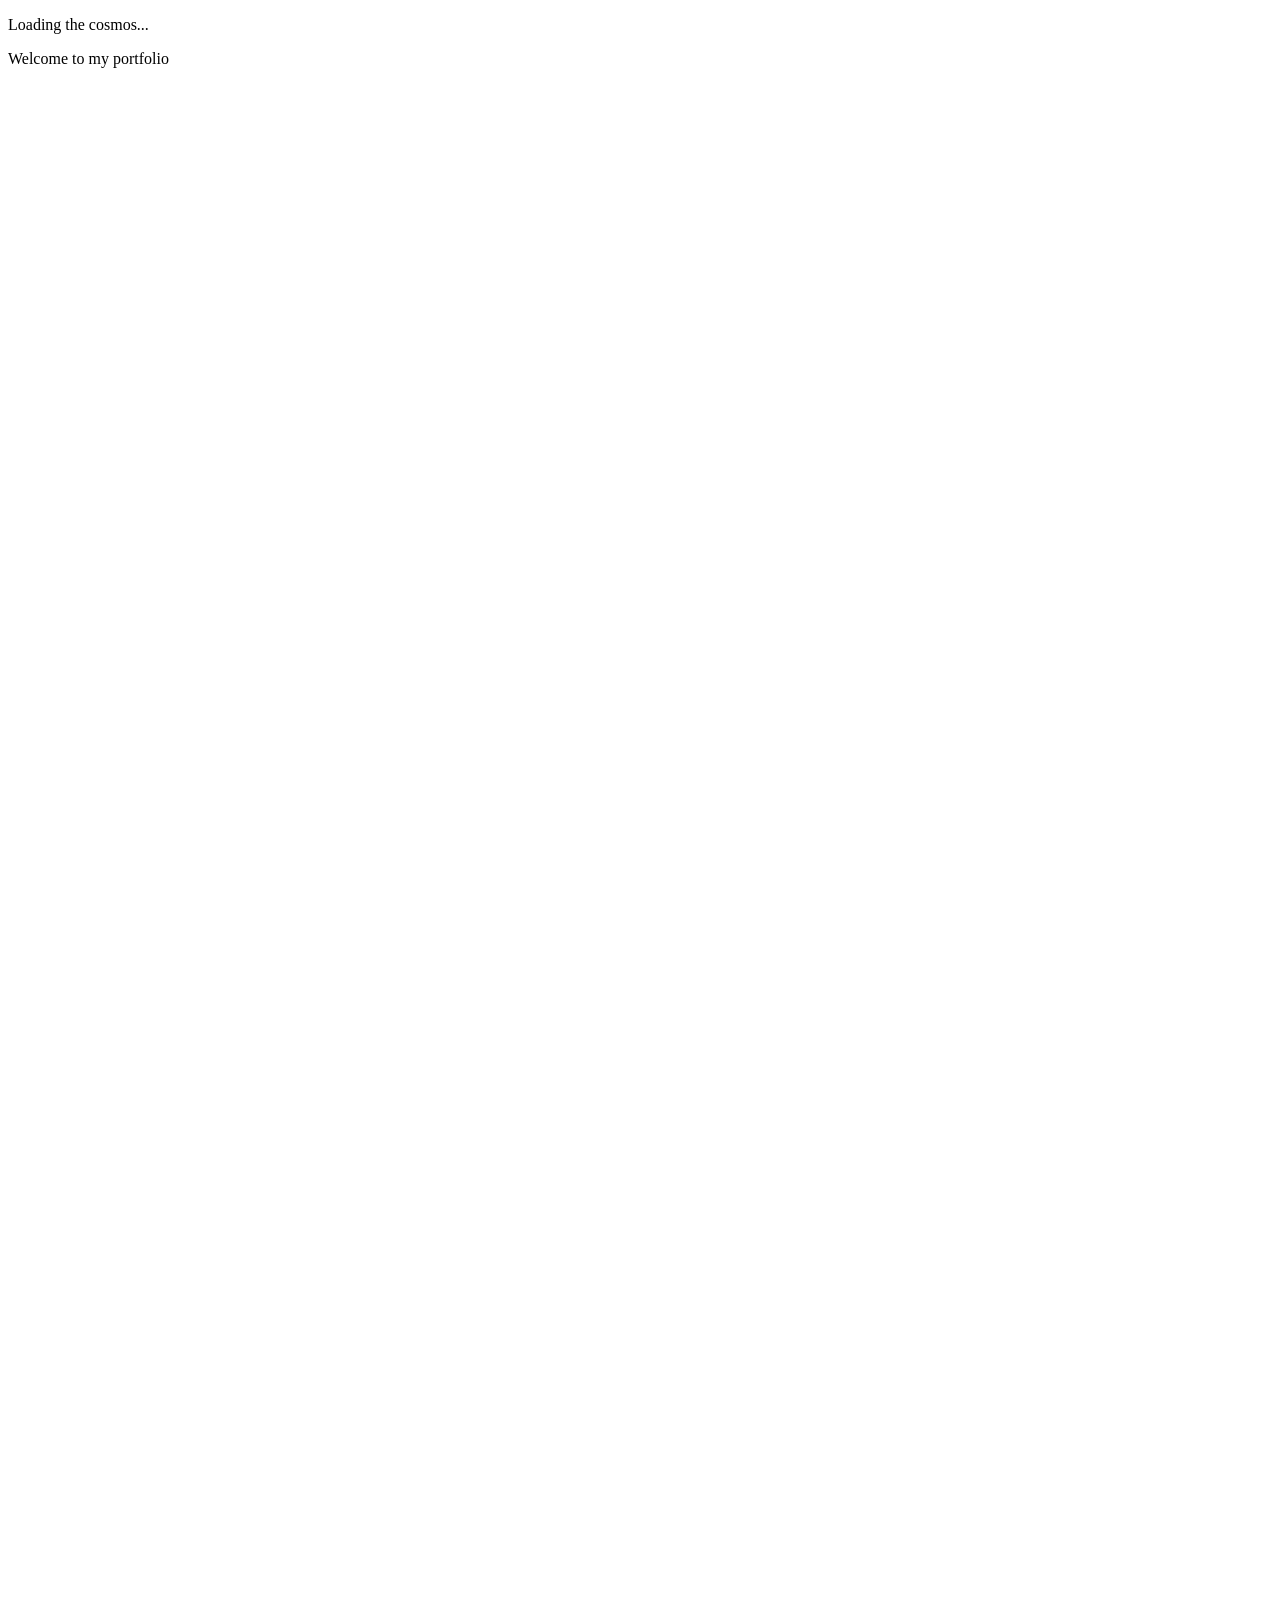
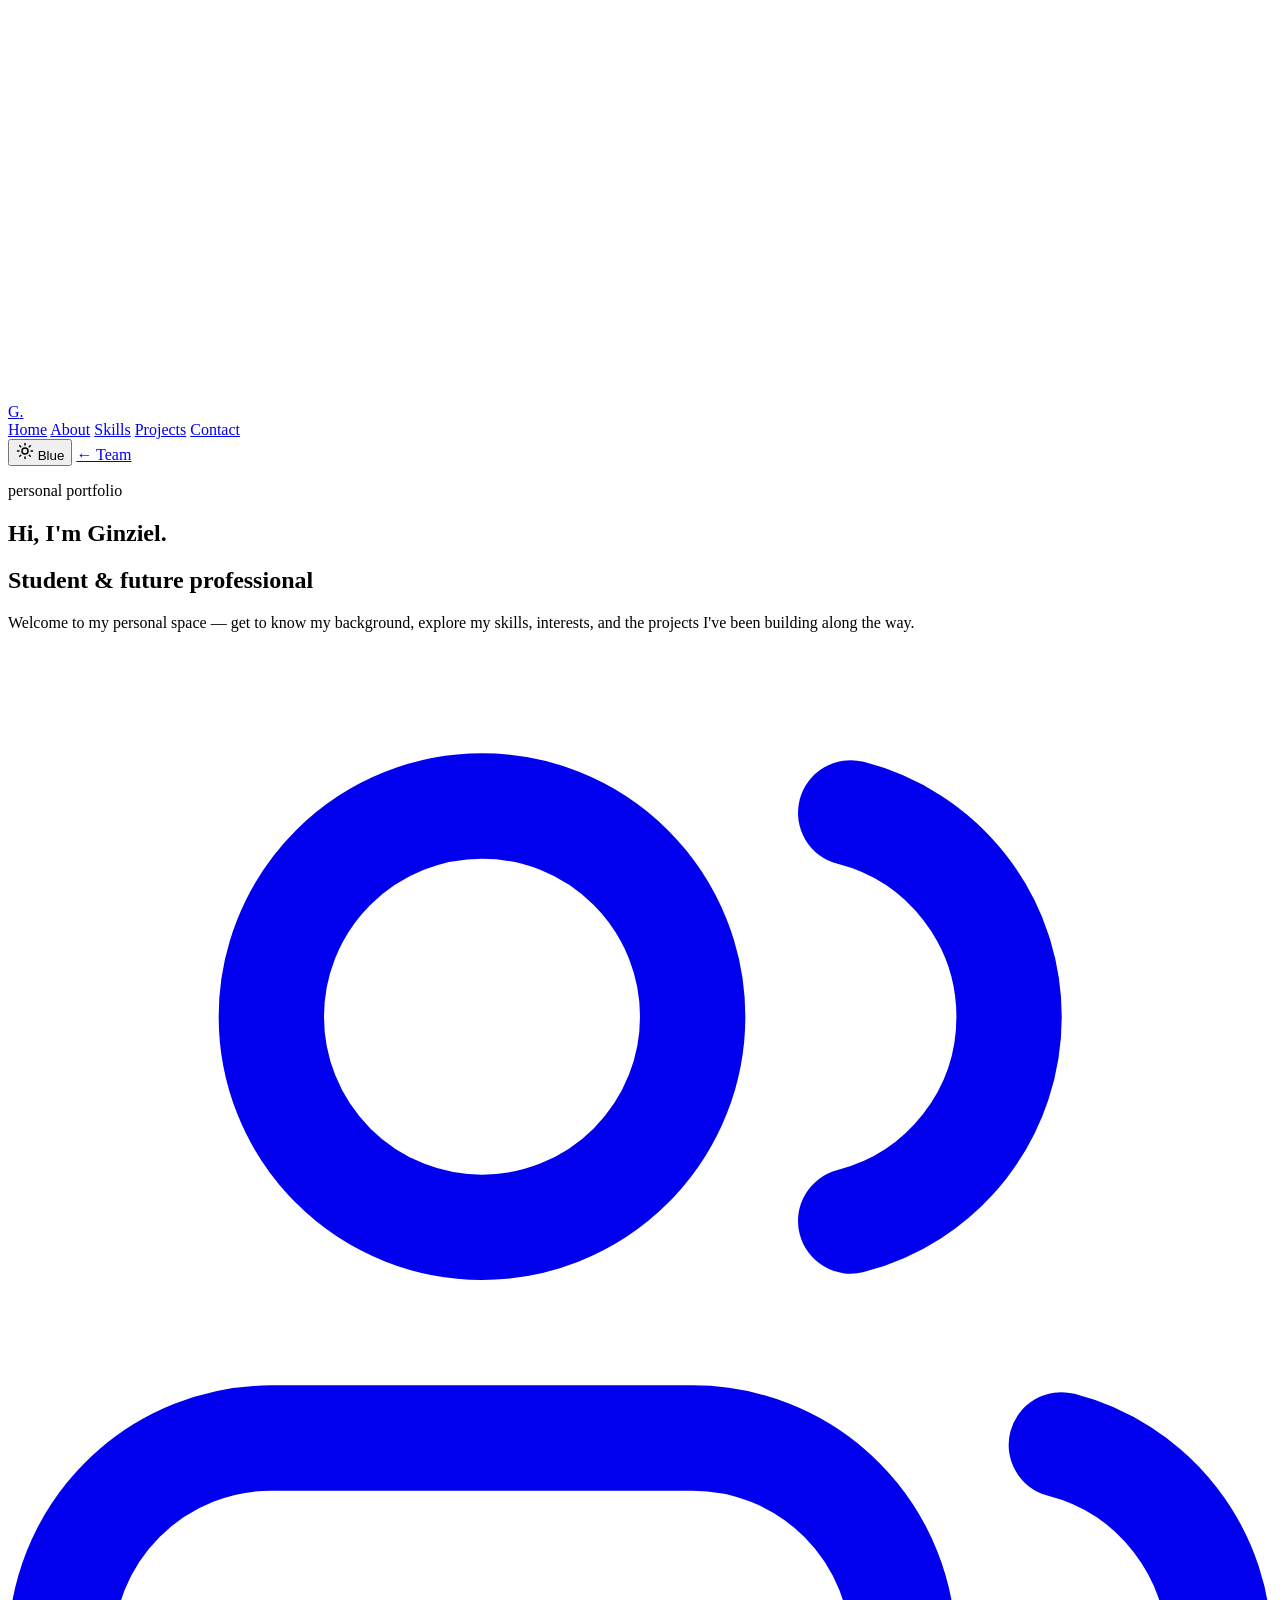
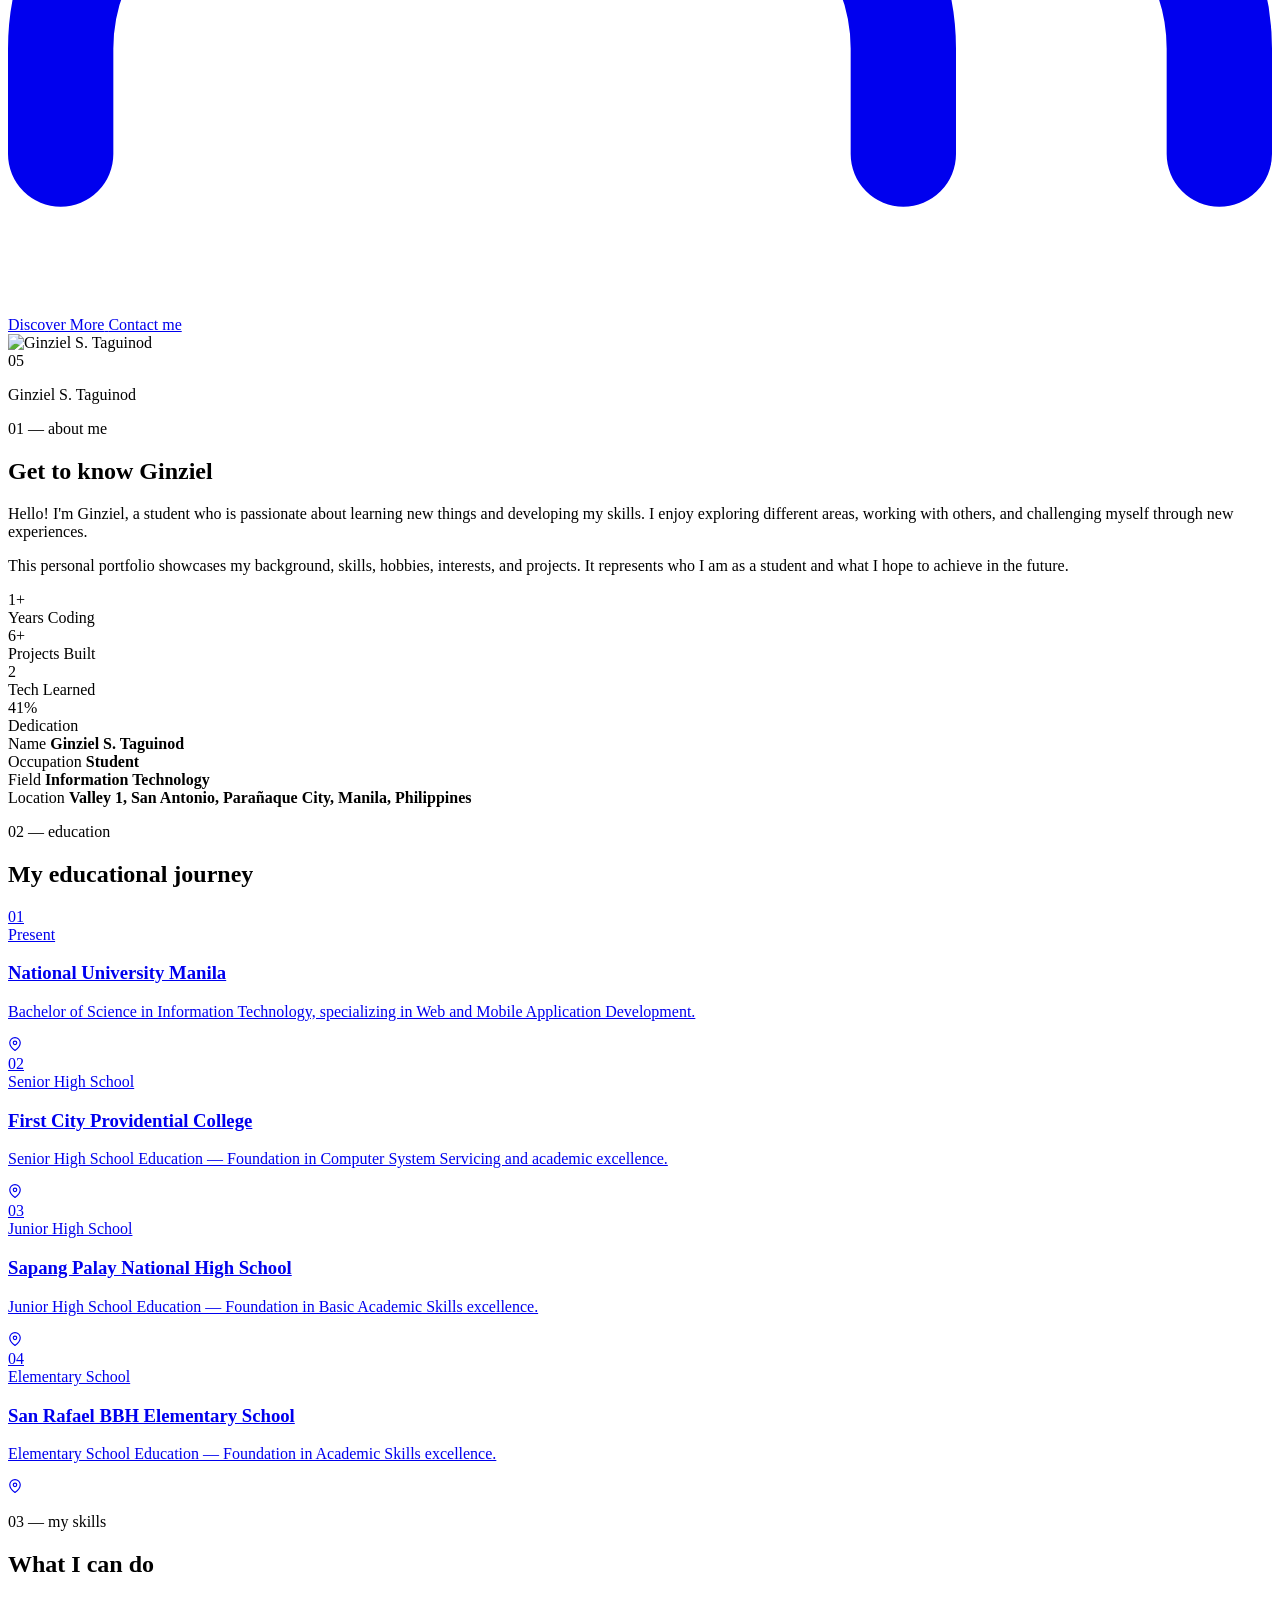
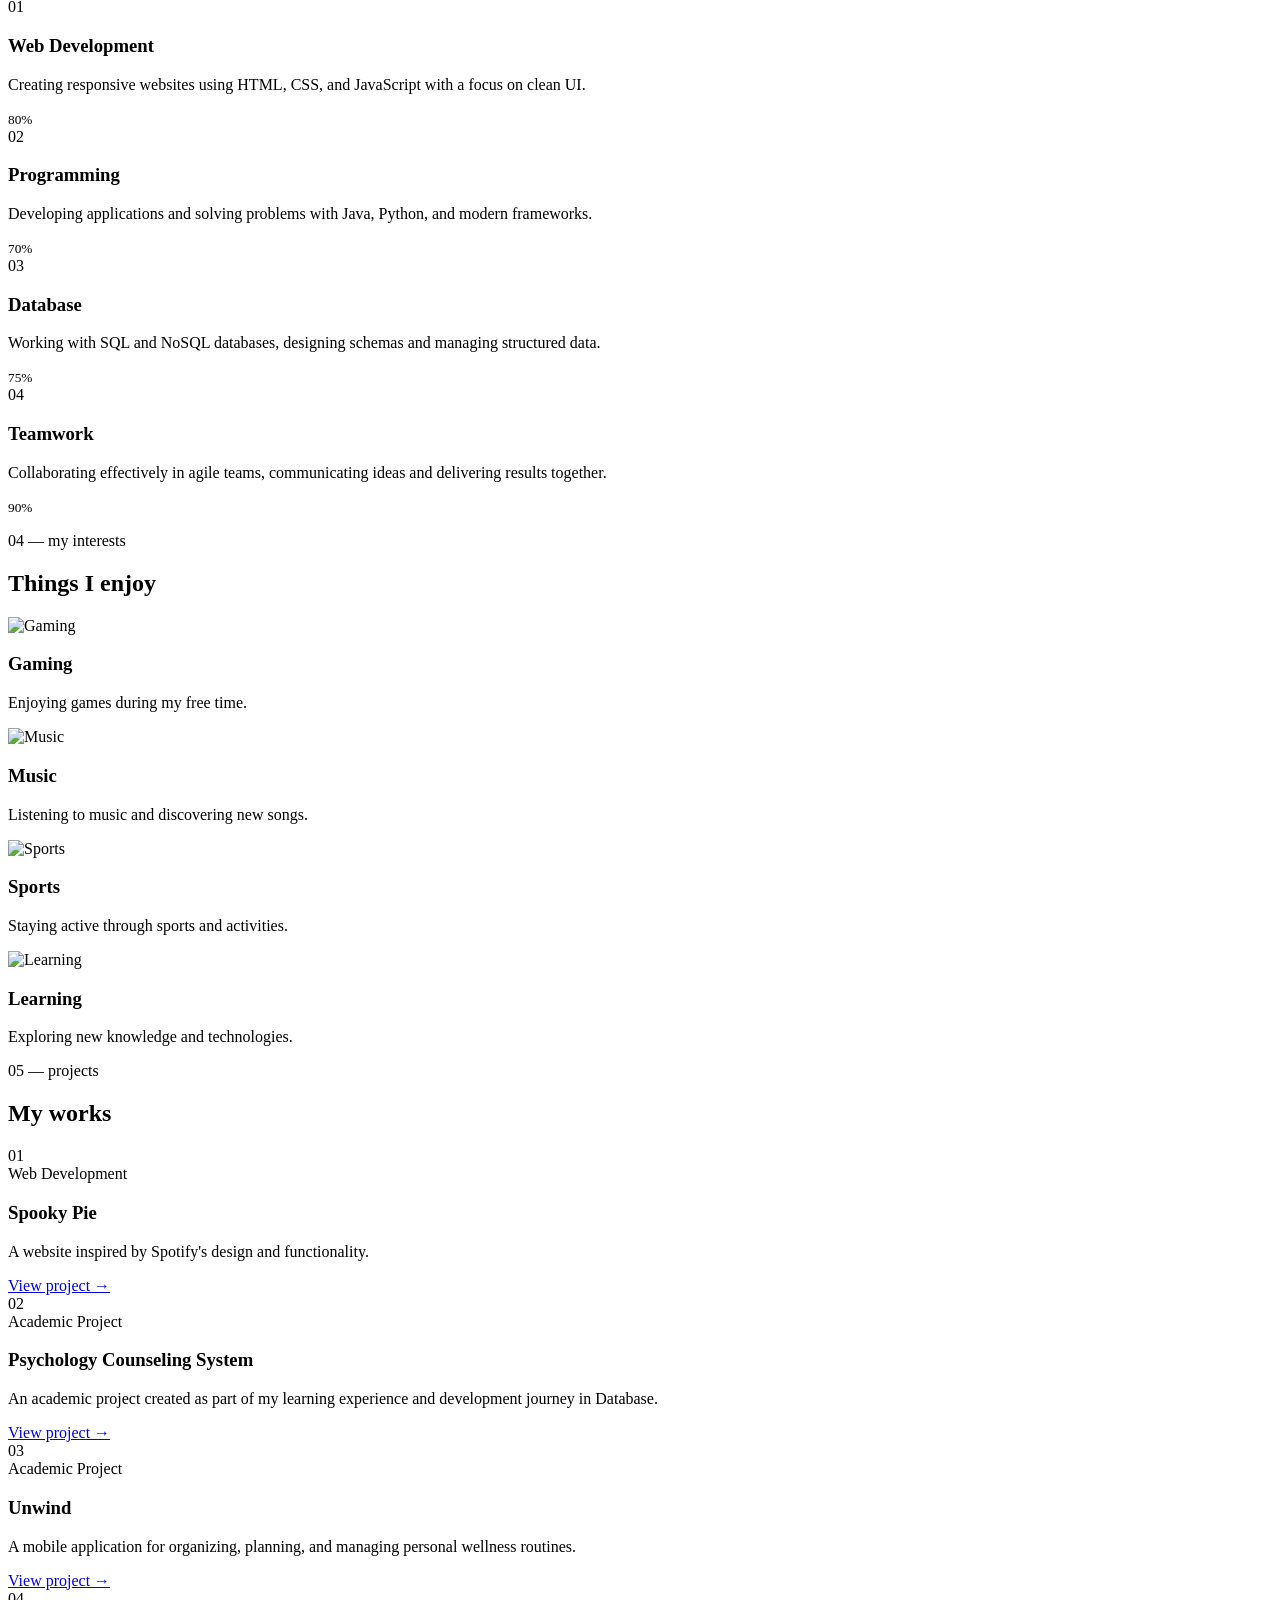
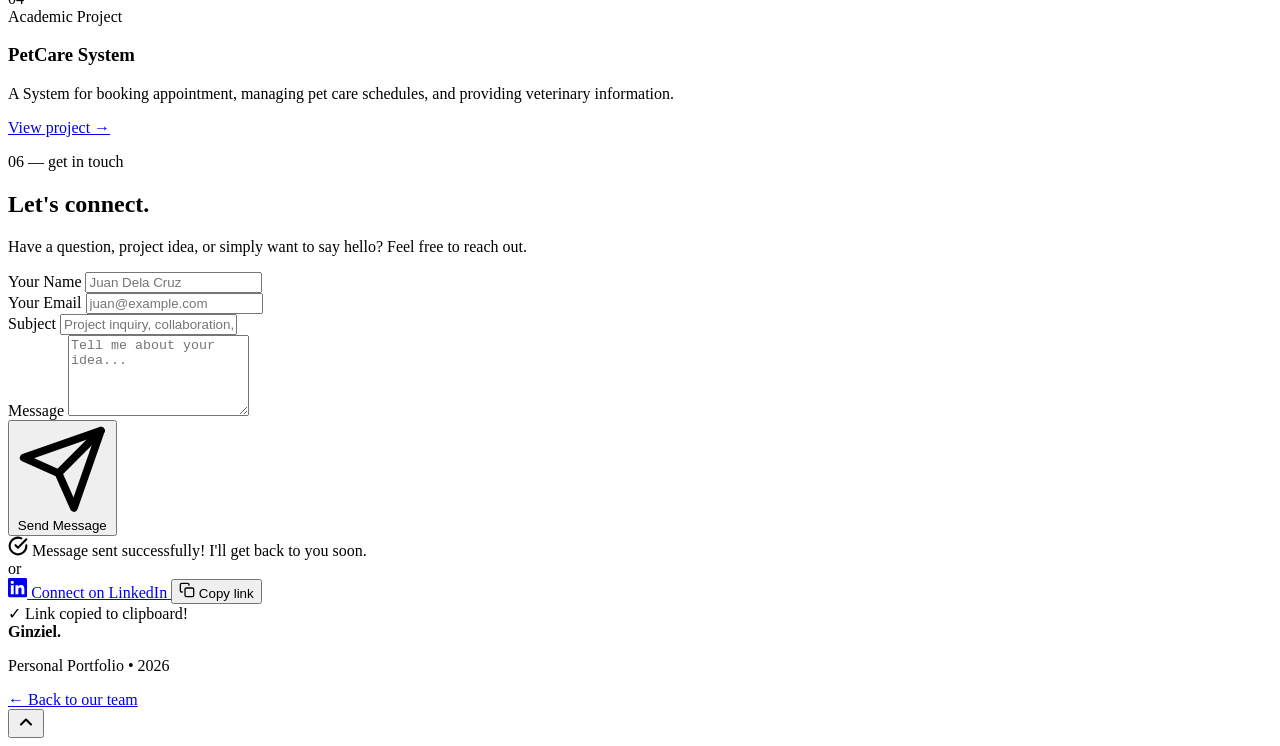
==== Ginziel/index.html @ 1789378b "Add theme toggle and update education section Updated the HTML structure to include a theme toggle b" ====
<!DOCTYPE html>
<html lang="en">
<head>
  <meta charset="UTF-8">
  <meta name="viewport" content="width=device-width, initial-scale=1.0">
  <meta name="description" content="Ginziel S. Taguinod — Student & future professional. Personal portfolio.">
  <title>Ginziel · Cosmic Portfolio</title>

  <link rel="preconnect" href="https://fonts.googleapis.com">
  <link rel="preconnect" href="https://fonts.gstatic.com" crossorigin>
  <link href="https://fonts.googleapis.com/css2?family=Inter:opsz,wght@14..32,300;14..32,400;14..32,500;14..32,600;14..32,700&display=swap" rel="stylesheet">
  <link rel="stylesheet" href="style.css">
</head>
<body data-theme="blue">

  <!-- ================= LOADING SCREEN (GREEN → BLUE CROSSFADE) ================= -->
  <div class="loader" id="loader" aria-hidden="true">

    <div class="loader-layer loader-layer-green">
      <div class="loader-content">
        <div class="loader-planet">
          <div class="loader-ring"></div>
          <div class="loader-ring"></div>
          <div class="loader-dot"></div>
        </div>
        <p class="loader-text">Loading the cosmos...</p>
        <div class="loader-progress">
          <div class="loader-progress-fill"></div>
        </div>
      </div>
    </div>

    <div class="loader-layer loader-layer-blue">
      <div class="loader-content">
        <div class="loader-planet">
          <div class="loader-ring"></div>
          <div class="loader-ring"></div>
          <div class="loader-dot"></div>
        </div>
        <p class="loader-text">Welcome to my portfolio</p>
        <div class="loader-progress">
          <div class="loader-progress-fill"></div>
        </div>
      </div>
    </div>

  </div>

  <!-- ================= CURSOR TRAIL CANVAS ================= -->
  <canvas class="cursor-trail" id="cursorTrail" aria-hidden="true"></canvas>

  <!-- ================= SCROLL PROGRESS BAR ================= -->
  <div class="scroll-progress" aria-hidden="true">
    <div class="scroll-progress-fill"></div>
  </div>

  <!-- ================= COSMIC BACKGROUND ================= -->
  <div class="cosmic-bg" aria-hidden="true">
    <div class="starfield starfield-far"></div>
    <div class="starfield starfield-near"></div>

    <div class="nebula nebula-1"></div>
    <div class="nebula nebula-2"></div>
    <div class="nebula nebula-3"></div>

    <svg class="constellation" viewBox="0 0 1000 800" preserveAspectRatio="none">
      <line x1="150" y1="120" x2="280" y2="220" />
      <line x1="280" y1="220" x2="420" y2="160" />
      <line x1="420" y1="160" x2="540" y2="280" />
      <line x1="540" y1="280" x2="700" y2="220" />
      <line x1="700" y1="220" x2="850" y2="320" />
      <line x1="280" y1="220" x2="340" y2="380" />
      <line x1="340" y1="380" x2="200" y2="520" />
      <line x1="340" y1="380" x2="540" y2="480" />
      <line x1="540" y1="480" x2="720" y2="520" />
      <line x1="720" y1="520" x2="860" y2="620" />
    </svg>

    <span class="constellation-node" style="top: 15%; left: 15%;"></span>
    <span class="constellation-node" style="top: 27%; left: 28%;"></span>
    <span class="constellation-node" style="top: 20%; left: 42%;"></span>
    <span class="constellation-node" style="top: 35%; left: 54%;"></span>
    <span class="constellation-node" style="top: 27%; left: 70%;"></span>
    <span class="constellation-node" style="top: 40%; left: 85%;"></span>
    <span class="constellation-node" style="top: 47%; left: 34%;"></span>
    <span class="constellation-node" style="top: 65%; left: 20%;"></span>
    <span class="constellation-node" style="top: 60%; left: 54%;"></span>
    <span class="constellation-node" style="top: 65%; left: 72%;"></span>
    <span class="constellation-node" style="top: 77%; left: 86%;"></span>

    <span class="cosmic-dust dust-1"></span>
    <span class="cosmic-dust dust-2"></span>
    <span class="cosmic-dust dust-3"></span>
    <span class="cosmic-dust dust-4"></span>
    <span class="cosmic-dust dust-5"></span>
    <span class="cosmic-dust dust-6"></span>
    <span class="cosmic-dust dust-7"></span>
    <span class="cosmic-dust dust-8"></span>

    <div class="shooting-star shooting-1"></div>
    <div class="shooting-star shooting-2"></div>
    <div class="shooting-star shooting-3"></div>

    <div class="aurora aurora-1"></div>
    <div class="aurora aurora-2"></div>
  </div>


  <!-- ================= NAVBAR ================= -->
  <header class="navbar">
    <a href="../index.html" class="logo">G<span>.</span></a>
    <nav>
      <a href="#home" data-section="home">Home</a>
      <a href="#about" data-section="about">About</a>
      <a href="#skills" data-section="skills">Skills</a>
      <a href="#projects" data-section="projects">Projects</a>
      <a href="#contact" data-section="contact">Contact</a>
    </nav>
    <div class="navbar-actions">
      <button class="theme-toggle" id="themeToggle" aria-label="Switch theme" type="button">
        <svg xmlns="http://www.w3.org/2000/svg" width="18" height="18" viewBox="0 0 24 24" fill="none" stroke="currentColor" stroke-width="2" stroke-linecap="round" stroke-linejoin="round">
          <circle cx="12" cy="12" r="4"></circle>
          <path d="M12 2v2M12 20v2M4.93 4.93l1.41 1.41M17.66 17.66l1.41 1.41M2 12h2M20 12h2M4.93 19.07l1.41-1.41M17.66 6.34l1.41-1.41"></path>
        </svg>
        <span class="theme-toggle-label">Blue</span>
      </button>
      <a href="../index.html" class="back-button">← Team</a>
    </div>
  </header>


  <!-- ================= HERO ================= -->
  <section id="home" class="hero">
    <div class="hero-content">
      <p class="eyebrow reveal reveal-delay-1">personal portfolio</p>
      <h1 class="reveal reveal-delay-2">Hi, I'm <span class="gradient-text">Ginziel.</span></h1>
      <h2 class="reveal reveal-delay-3">Student &amp; future professional</h2>
      <p class="intro reveal reveal-delay-4">
        Welcome to my personal space — get to know my background,
        explore my skills, interests, and the projects I've been
        building along the way.
      </p>
      <div class="hero-buttons reveal reveal-delay-5">
        <a href="#about" class="cssbuttons-io">
          <svg xmlns="http://www.w3.org/2000/svg" viewBox="0 0 24 24" fill="none" stroke="currentColor" stroke-width="2" stroke-linecap="round" stroke-linejoin="round">
            <path d="M17 21v-2a4 4 0 0 0-4-4H5a4 4 0 0 0-4 4v2"></path>
            <circle cx="9" cy="7" r="4"></circle>
            <path d="M23 21v-2a4 4 0 0 0-3-3.87"></path>
            <path d="M16 3.13a4 4 0 0 1 0 7.75"></path>
          </svg>
          <span>Discover More</span>
        </a>
        <a href="#contact" class="secondary-button">Contact me</a>
      </div>

      <a href="#about" class="scroll-indicator reveal reveal-delay-6" aria-label="Scroll down">
        <span></span>
      </a>
    </div>

    <div class="hero-image reveal reveal-delay-3">
      <div class="cosmic-glow" aria-hidden="true"></div>

      <div class="image-orbit orbit-1"></div>
      <div class="image-orbit orbit-2"></div>

      <div class="orbit-star star-1" aria-hidden="true"></div>
      <div class="orbit-star star-2" aria-hidden="true"></div>
      <div class="orbit-star star-3" aria-hidden="true"></div>

      <div class="image-circle">
        <img src="../images/Ginziel/ginziel.png" alt="Ginziel S. Taguinod">
      </div>

      <div class="floating-card">
        <span>05</span>
        <p>Ginziel S. Taguinod</p>
      </div>
    </div>
  </section>


  <!-- ================= ABOUT ================= -->
  <section id="about" class="about">
    <div class="section-heading">
      <p class="eyebrow">01 — about me</p>
      <h2>Get to know Ginziel</h2>
    </div>
    <div class="about-grid">
      <div class="about-text">
        <p>
          Hello! I'm Ginziel, a student who is passionate about learning
          new things and developing my skills. I enjoy exploring
          different areas, working with others, and challenging myself
          through new experiences.
        </p>
        <p>
          This personal portfolio showcases my background, skills,
          hobbies, interests, and projects. It represents who I am as
          a student and what I hope to achieve in the future.
        </p>

        <div class="stats-grid" id="statsGrid">
          <div class="stat-card">
            <div class="stat-number" data-target="2" data-suffix="+">0</div>
            <div class="stat-label">Years Coding</div>
          </div>
          <div class="stat-card">
            <div class="stat-number" data-target="10" data-suffix="+">0</div>
            <div class="stat-label">Projects Built</div>
          </div>
          <div class="stat-card">
            <div class="stat-number" data-target="5" data-suffix="">0</div>
            <div class="stat-label">Tech Learned</div>
          </div>
          <div class="stat-card">
            <div class="stat-number" data-target="100" data-suffix="%">0</div>
            <div class="stat-label">Dedication</div>
          </div>
        </div>
      </div>
      <div class="info-card">
        <div class="info-item">
          <span>Name</span>
          <strong>Ginziel S. Taguinod</strong>
        </div>
        <div class="info-item">
          <span>Occupation</span>
          <strong>Student</strong>
        </div>
        <div class="info-item">
          <span>Field</span>
          <strong>Information Technology</strong>
        </div>
        <div class="info-item">
          <span>Location</span>
          <strong>Valley 1, San Antonio, Parañaque City, Manila, Philippines</strong>
        </div>
      </div>
    </div>
  </section>


<!-- ================= EDUCATION ================= -->
<section class="education">
  <div class="section-heading">
    <p class="eyebrow">02 — education</p>
    <h2>My educational journey</h2>
  </div>

  <div class="timeline">

    <!-- CARD 1 -->
    <a
      href="https://www.google.com/maps/place/National+University-Manila/@14.6043164,120.918411,13z/data=!4m10!1m2!2m1!1sNational+University+Manila!3m6!1s0x3397c9fc11a6ceb3:0x9d4220dade0140ab!8m2!3d14.6043164!4d120.9946287!15sChpOYXRpb25hbCBVbml2ZXJzaXR5IE1hbmlsYVocIhpuYXRpb25hbCB1bml2ZXJzaXR5IG1hbmlsYZIBEnByaXZhdGVfdW5pdmVyc2l0eZoBI0NoWkRTVUhOTUc5blMwVkpRMEZuU1VSU2IzVjFNRTVSRUFF4AEA-gEECAAQTA!16zL20vMDc4bjhi?entry=ttu&g_ep=EgoyMDI2MDkwOS4wIKXMDSoASAFQAw%3D%3D"
      target="_blank"
      rel="noopener noreferrer"
      class="timeline-item"
    >
      <div class="timeline-number">01</div>
      <div class="timeline-content">
        <span class="timeline-badge">Present</span>
        <h3>National University Manila</h3>
        <p>Bachelor of Science in Information Technology, specializing in Web and Mobile Application Development.</p>
        <span class="timeline-location">
          <svg xmlns="http://www.w3.org/2000/svg" width="14" height="14" viewBox="0 0 24 24" fill="none" stroke="currentColor" stroke-width="2" stroke-linecap="round" stroke-linejoin="round">
            <path d="M21 10c0 7-9 13-9 13s-9-6-9-13a9 9 0 0 1 18 0z"></path>
            <circle cx="12" cy="10" r="3"></circle>
          </svg>
        </span>
      </div>
    </a>

    <!-- CARD 2 -->
    <a
      href="https://www.google.com/maps/place/First+City+Providential+College,+Inc/@14.8103107,121.0597479,17z/data=!3m1!4b1!4m6!3m5!1s0x3397af741abbd88f:0xfb58416a77ba9c5b!8m2!3d14.8103107!4d121.0623228!16s%2Fg%2F1q628pkgp?entry=ttu&g_ep=EgoyMDI2MDkwOS4wIKXMDSoASAFQAw%3D%3D"
      target="_blank"
      rel="noopener noreferrer"
      class="timeline-item"
    >
      <div class="timeline-number">02</div>
      <div class="timeline-content">
        <span class="timeline-badge">Senior High School</span>
        <h3>First City Providential College</h3>
        <p>Senior High School Education — Foundation in Computer System Servicing and academic excellence.</p>
        <span class="timeline-location">
          <svg xmlns="http://www.w3.org/2000/svg" width="14" height="14" viewBox="0 0 24 24" fill="none" stroke="currentColor" stroke-width="2" stroke-linecap="round" stroke-linejoin="round">
            <path d="M21 10c0 7-9 13-9 13s-9-6-9-13a9 9 0 0 1 18 0z"></path>
            <circle cx="12" cy="10" r="3"></circle>
          </svg>
        </span>
      </div>
    </a>

    <!-- CARD 3 -->
    <a
      href="https://www.google.com/maps/place/Sapang+Palay+National+High+School/@14.8475244,121.0473567,17z/data=!3m1!4b1!4m6!3m5!1s0x3397ae26e10afee9:0xd405f4d5e73a7cc0!8m2!3d14.8475192!4d121.0499316!16s%2Fg%2F1tcxm5s3?entry=ttu&g_ep=EgoyMDI2MTAwNC4wIKXMDSoASAFQAw%3D%3D"
      target="_blank"
      rel="noopener noreferrer"
      class="timeline-item"
    >
      <div class="timeline-number">03</div>
      <div class="timeline-content">
        <span class="timeline-badge">Junior High School</span>
        <h3>Sapang Palay National High School</h3>
        <p>Junior High School Education — Foundation in Basic Academic Skills excellence.</p>
        <span class="timeline-location">
          <svg xmlns="http://www.w3.org/2000/svg" width="14" height="14" viewBox="0 0 24 24" fill="none" stroke="currentColor" stroke-width="2" stroke-linecap="round" stroke-linejoin="round">
            <path d="M21 10c0 7-9 13-9 13s-9-6-9-13a9 9 0 0 1 18 0z"></path>
            <circle cx="12" cy="10" r="3"></circle>
          </svg>
        </span>
      </div>
    </a>

    <!-- CARD 4 -->
    <a
      href="https://www.google.com/maps/place/Sapang+Palay+National+High+School/@14.8475244,121.0473567,17z/data=!3m1!4b1!4m6!3m5!1s0x3397ae26e10afee9:0xd405f4d5e73a7cc0!8m2!3d14.8475192!4d121.0499316!16s%2Fg%2F1tcxm5s3?entry=ttu&g_ep=EgoyMDI2MTAwNC4wIKXMDSoASAFQAw%3D%3D"
      target="_blank"
      rel="noopener noreferrer"
      class="timeline-item"
    >
      <div class="timeline-number">04</div>
      <div class="timeline-content">
        <span class="timeline-badge">Elementary School</span>
        <h3>San Rafael BBH Elementary School</h3>
        <p>Elementary School Education — Foundation in Academic Skills excellence.</p>
        <span class="timeline-location">
          <svg xmlns="http://www.w3.org/2000/svg" width="14" height="14" viewBox="0 0 24 24" fill="none" stroke="currentColor" stroke-width="2" stroke-linecap="round" stroke-linejoin="round">
            <path d="M21 10c0 7-9 13-9 13s-9-6-9-13a9 9 0 0 1 18 0z"></path>
            <circle cx="12" cy="10" r="3"></circle>
          </svg>
        </span>
      </div>
    </a>

  </div>
</section>


  <!-- ================= SKILLS ================= -->
  <section id="skills" class="skills">
    <div class="section-heading">
      <p class="eyebrow">03 — my skills</p>
      <h2>What I can do</h2>
    </div>
    <div class="skills-grid">

      <div class="skill-card" style="--level: 80%;">
        <span>01</span>
        <h3>Web Development</h3>
        <p>Creating responsive websites using HTML, CSS, and JavaScript with a focus on clean UI.</p>
        <div class="progress"><div class="progress-fill"></div></div>
        <small class="progress-label">80%</small>
      </div>

      <div class="skill-card" style="--level: 70%;">
        <span>02</span>
        <h3>Programming</h3>
        <p>Developing applications and solving problems with Java, Python, and modern frameworks.</p>
        <div class="progress"><div class="progress-fill"></div></div>
        <small class="progress-label">70%</small>
      </div>

      <div class="skill-card" style="--level: 75%;">
        <span>03</span>
        <h3>Database</h3>
        <p>Working with SQL and NoSQL databases, designing schemas and managing structured data.</p>
        <div class="progress"><div class="progress-fill"></div></div>
        <small class="progress-label">75%</small>
      </div>

      <div class="skill-card" style="--level: 90%;">
        <span>04</span>
        <h3>Teamwork</h3>
        <p>Collaborating effectively in agile teams, communicating ideas and delivering results together.</p>
        <div class="progress"><div class="progress-fill"></div></div>
        <small class="progress-label">90%</small>
      </div>

    </div>
  </section>


  <!-- ================= HOBBIES / INTERESTS ================= -->
  <section class="hobbies">
    <div class="section-heading">
      <p class="eyebrow">04 — my interests</p>
      <h2>Things I enjoy</h2>
    </div>
    <div class="hobbies-grid">
      <div class="hobby">
        <div class="hobby-icon">
          <img src="../images/Ginziel/gaming.png" alt="Gaming">
        </div>
        <h3>Gaming</h3>
        <p>Enjoying games during my free time.</p>
      </div>
      <div class="hobby">
        <div class="hobby-icon">
          <img src="../images/Ginziel/music.png" alt="Music">
        </div>
        <h3>Music</h3>
        <p>Listening to music and discovering new songs.</p>
      </div>
      <div class="hobby">
        <div class="hobby-icon">
          <img src="../images/Ginziel/sport.png" alt="Sports">
        </div>
        <h3>Sports</h3>
        <p>Staying active through sports and activities.</p>
      </div>
      <div class="hobby">
        <div class="hobby-icon">
          <img src="../images/Ginziel/learning.png" alt="Learning">
        </div>
        <h3>Learning</h3>
        <p>Exploring new knowledge and technologies.</p>
      </div>
    </div>
  </section>


  <!-- ================= PROJECTS ================= -->
  <section id="projects" class="projects">
    <div class="section-heading">
      <p class="eyebrow">05 — projects</p>
      <h2>My works</h2>
    </div>
    <div class="projects-grid">
      <article class="project-card">
        <div>
          <div class="project-number">01</div>
          <span>Web Development</span>
          <h3>Spooky Pie</h3>
          <p>A website inspired by Spotify's design and functionality.</p>
        </div>
        <a href="https://vocal-beijinho-c3cc0d.netlify.app" class="project-link" target="_blank" rel="noopener noreferrer">View project →</a>
      </article>
      <article class="project-card">
        <div>
          <div class="project-number">02</div>
          <span>Academic Project</span>
          <h3>Psychology Counseling System</h3>
          <p>An academic project created as part of my learning experience and development journey in Database.</p>
        </div>
        <a href="https://youtu.be/XBjQ4hPPD3E?si=sST_iS4uEWqhHUvf" class="project-link" target="_blank" rel="noopener noreferrer">View project →</a>
      </article>
      <article class="project-card">
        <div>
          <div class="project-number">03</div>
          <span>Academic Project</span>
          <h3>Unwind</h3>
          <p>A mobile application for organizing, planning, and managing personal wellness routines.</p>
        </div>
        <a href="https://drive.google.com/file/d/1_iDrYx1C0KV5TFJDhiGGFWPs2gB34E8d/view?usp=sharing" class="project-link" target="_blank" rel="noopener noreferrer">View project →</a>
      </article>
      <article class="project-card">
        <div>
          <div class="project-number">04</div>
          <span>Academic Project</span>
          <h3>PetCare System</h3>
          <p>A System for booking appointment, managing pet care schedules, and providing veterinary information.</p>
        </div>
        <a href="https://drive.google.com/file/d/1GV4DQZVwjSjrz0bAVOkGhdb7X-YRDP07/view?usp=sharing" class="project-link" target="_blank" rel="noopener noreferrer">View project →</a>
      </article>
    </div>
  </section>


  <!-- ================= CONTACT ================= -->
  <section id="contact" class="contact">
    <div class="contact-content">
      <p class="eyebrow">06 — get in touch</p>
      <h2>Let's connect.</h2>
      <p>Have a question, project idea, or simply want to say hello? Feel free to reach out.</p>

      <form class="contact-form" id="contactForm" novalidate>
        <div class="form-row">
          <div class="form-group">
            <label for="name">Your Name</label>
            <input type="text" id="name" name="name" placeholder="Juan Dela Cruz" autocomplete="name" required>
            <span class="form-error" data-error-for="name"></span>
          </div>
          <div class="form-group">
            <label for="email">Your Email</label>
            <input type="email" id="email" name="email" placeholder="juan@example.com" autocomplete="email" required>
            <span class="form-error" data-error-for="email"></span>
          </div>
        </div>

        <div class="form-group">
          <label for="subject">Subject</label>
          <input type="text" id="subject" name="subject" placeholder="Project inquiry, collaboration, etc." required>
          <span class="form-error" data-error-for="subject"></span>
        </div>

        <div class="form-group">
          <label for="message">Message</label>
          <textarea id="message" name="message" rows="5" placeholder="Tell me about your idea..." required></textarea>
          <span class="form-error" data-error-for="message"></span>
        </div>

        <button type="submit" class="cssbuttons-io" id="submitBtn">
          <svg xmlns="http://www.w3.org/2000/svg" viewBox="0 0 24 24" fill="none" stroke="currentColor" stroke-width="2" stroke-linecap="round" stroke-linejoin="round">
            <line x1="22" y1="2" x2="11" y2="13"></line>
            <polygon points="22 2 15 22 11 13 2 9 22 2"></polygon>
          </svg>
          <span>Send Message</span>
        </button>

        <div class="form-success" id="formSuccess" role="status" aria-live="polite">
          <svg xmlns="http://www.w3.org/2000/svg" width="20" height="20" viewBox="0 0 24 24" fill="none" stroke="currentColor" stroke-width="2.5" stroke-linecap="round" stroke-linejoin="round">
            <path d="M22 11.08V12a10 10 0 1 1-5.93-9.14"></path>
            <polyline points="22 4 12 14.01 9 11.01"></polyline>
          </svg>
          <span>Message sent successfully! I'll get back to you soon.</span>
        </div>
      </form>

      <div class="contact-divider">
        <span>or</span>
      </div>

      <div class="contact-actions">
        <a href="https://www.linkedin.com/in/ginziel-taguinod-71b690359" class="cssbuttons-io" target="_blank" rel="noopener noreferrer">
          <svg xmlns="http://www.w3.org/2000/svg" viewBox="0 0 24 24" fill="currentColor" width="1.2em" height="1.2em">
            <path d="M20.447 20.452h-3.554v-5.569c0-1.328-.027-3.037-1.852-3.037-1.853 0-2.136 1.445-2.136 2.939v5.667H9.351V9h3.414v1.561h.046c.477-.9 1.637-1.85 3.37-1.85 3.601 0 4.267 2.37 4.267 5.455v6.286zM5.337 7.433a2.062 2.062 0 01-2.063-2.065 2.064 2.064 0 112.063 2.065zm1.782 13.019H3.555V9h3.564v11.452zM22.225 0H1.771C.792 0 0 .774 0 1.729v20.542C0 23.227.792 24 1.771 24h20.451C23.2 24 24 23.227 24 22.271V1.729C24 .774 23.2 0 22.222 0h.003z"/>
          </svg>
          <span>Connect on LinkedIn</span>
        </a>
        <button class="copy-link" data-copy="https://www.linkedin.com/in/ginziel-taguinod-71b690359" type="button">
          <svg xmlns="http://www.w3.org/2000/svg" width="16" height="16" viewBox="0 0 24 24" fill="none" stroke="currentColor" stroke-width="2" stroke-linecap="round" stroke-linejoin="round">
            <rect x="9" y="9" width="13" height="13" rx="2" ry="2"></rect>
            <path d="M5 15H4a2 2 0 0 1-2-2V4a2 2 0 0 1 2-2h9a2 2 0 0 1 2 2v1"></path>
          </svg>
          <span>Copy link</span>
        </button>
      </div>

      <div class="copy-notification" role="status" aria-live="polite">
        <span>✓ Link copied to clipboard!</span>
      </div>
    </div>
  </section>


  <!-- ================= FOOTER ================= -->
  <footer>
    <div><strong>Ginziel<span>.</span></strong></div>
    <p>Personal Portfolio • 2026</p>
    <a href="../index.html">← Back to our team</a>
  </footer>


  <!-- ================= BACK TO TOP BUTTON ================= -->
  <button class="back-to-top" aria-label="Back to top" type="button">
    <svg xmlns="http://www.w3.org/2000/svg" width="20" height="20" viewBox="0 0 24 24" fill="none" stroke="currentColor" stroke-width="2.5" stroke-linecap="round" stroke-linejoin="round">
      <polyline points="18 15 12 9 6 15"></polyline>
    </svg>
  </button>


  <!-- ================= SCRIPTS ================= -->
  <script>
    /* ============ 0. THEME (LOAD AGAD PARA WALANG FLASH) ============ */
    (function () {
      const savedTheme = localStorage.getItem('portfolioTheme') || 'blue';
      document.body.dataset.theme = savedTheme;
    })();


    /* ============ 0.1 LOADING SCREEN ============ */
    (function () {
      const loader = document.getElementById('loader');
      if (!loader) return;

      const startTime = Date.now();

      window.addEventListener('load', function () {
        const elapsed = Date.now() - startTime;
        const remaining = Math.max(0, 2800 - elapsed);

        setTimeout(function () {
          loader.classList.add('loaded');
          document.body.classList.add('loaded');

          setTimeout(function () {
            loader.style.display = 'none';
          }, 900);
        }, remaining);
      });

      setTimeout(function () {
        if (!loader.classList.contains('loaded')) {
          loader.classList.add('loaded');
          document.body.classList.add('loaded');
          setTimeout(function () {
            loader.style.display = 'none';
          }, 900);
        }
      }, 5000);
    })();


    /* ============ 0.2 THEME TOGGLE BUTTON ============ */
    (function () {
      const themes = ['blue', 'green', 'purple'];
      const labels = { blue: 'Blue', green: 'Green', purple: 'Purple' };
      const toggle = document.getElementById('themeToggle');
      const label = toggle ? toggle.querySelector('.theme-toggle-label') : null;
      if (!toggle) return;

      const currentTheme = document.body.dataset.theme || 'blue';
      if (label) label.textContent = labels[currentTheme];

      toggle.addEventListener('click', function () {
        const current = document.body.dataset.theme || 'blue';
        const currentIndex = themes.indexOf(current);
        const nextIndex = (currentIndex + 1) % themes.length;
        const nextTheme = themes[nextIndex];

        document.body.dataset.theme = nextTheme;
        if (label) label.textContent = labels[nextTheme];
        localStorage.setItem('portfolioTheme', nextTheme);

        if (navigator.vibrate) navigator.vibrate(10);
      });
    })();


    /* ============ 1. CURSOR TRAIL (THEME-AWARE) ============ */
    (function () {
      const canvas = document.getElementById('cursorTrail');
      if (!canvas) return;

      const hasHover = window.matchMedia('(hover: hover) and (pointer: fine)').matches;
      if (!hasHover) {
        canvas.style.display = 'none';
        return;
      }

      const ctx = canvas.getContext('2d');
      let width = 0;
      let height = 0;
      let dpr = window.devicePixelRatio || 1;

      function resize() {
        width = window.innerWidth;
        height = window.innerHeight;
        canvas.width = width * dpr;
        canvas.height = height * dpr;
        canvas.style.width = width + 'px';
        canvas.style.height = height + 'px';
        ctx.setTransform(1, 0, 0, 1, 0, 0);
        ctx.scale(dpr, dpr);
      }
      resize();
      window.addEventListener('resize', resize);

      const trail = [];
      const MAX_LENGTH = 30;
      const FADE_SPEED = 0.03;

      let mouseX = 0;
      let mouseY = 0;
      let lastMouseX = 0;
      let lastMouseY = 0;

      /* 🎨 Theme-aware colors */
      function hexToRgb(hex) {
        const result = /^#?([a-f\d]{2})([a-f\d]{2})([a-f\d]{2})$/i.exec(hex.trim());
        return result ? {
          r: parseInt(result[1], 16),
          g: parseInt(result[2], 16),
          b: parseInt(result[3], 16)
        } : { r: 127, g: 179, b: 213 };
      }

      function getCursorColors() {
        const styles = getComputedStyle(document.body);
        const accent = styles.getPropertyValue('--accent').trim() || '#7fb3d5';
        const accentSoft = styles.getPropertyValue('--primary-soft').trim() || '#2c5282';
        const primary = styles.getPropertyValue('--primary').trim() || '#1e3a5f';

        return {
          accent: hexToRgb(accent),
          accentSoft: hexToRgb(accentSoft),
          primary: hexToRgb(primary)
        };
      }

      let cursorColors = getCursorColors();

      const themeObserver = new MutationObserver(function () {
        cursorColors = getCursorColors();
      });

      themeObserver.observe(document.body, {
        attributes: true,
        attributeFilter: ['data-theme']
      });

      document.addEventListener('mousemove', function (e) {
        mouseX = e.clientX;
        mouseY = e.clientY;

        const dx = mouseX - lastMouseX;
        const dy = mouseY - lastMouseY;
        const dist = Math.sqrt(dx * dx + dy * dy);

        if (dist > 2) {
          trail.push({
            x: mouseX,
            y: mouseY,
            life: 1,
            size: Math.min(6, 2 + dist * 0.15)
          });

          if (trail.length > MAX_LENGTH) trail.shift();

          lastMouseX = mouseX;
          lastMouseY = mouseY;
        }
      });

      function draw() {
        ctx.clearRect(0, 0, width, height);

        const { accent, accentSoft, primary } = cursorColors;

        for (let i = trail.length - 1; i >= 0; i--) {
          const point = trail[i];
          point.life -= FADE_SPEED;

          if (point.life <= 0) {
            trail.splice(i, 1);
            continue;
          }

          const alpha = point.life;
          const size = point.size * point.life;

          const gradient = ctx.createRadialGradient(
            point.x, point.y, 0,
            point.x, point.y, size * 3
          );
          gradient.addColorStop(0, `rgba(${accent.r}, ${accent.g}, ${accent.b}, ${alpha * 0.9})`);
          gradient.addColorStop(0.4, `rgba(${accentSoft.r}, ${accentSoft.g}, ${accentSoft.b}, ${alpha * 0.5})`);
          gradient.addColorStop(1, `rgba(${primary.r}, ${primary.g}, ${primary.b}, 0)`);

          ctx.beginPath();
          ctx.fillStyle = gradient;
          ctx.arc(point.x, point.y, size * 3, 0, Math.PI * 2);
          ctx.fill();

          ctx.beginPath();
          ctx.fillStyle = `rgba(255, 255, 255, ${alpha * 0.8})`;
          ctx.arc(point.x, point.y, size * 0.6, 0, Math.PI * 2);
          ctx.fill();
        }

        if (trail.length > 1) {
          ctx.beginPath();
          ctx.moveTo(trail[0].x, trail[0].y);

          for (let i = 1; i < trail.length; i++) {
            const p = trail[i];
            const prev = trail[i - 1];
            const midX = (p.x + prev.x) / 2;
            const midY = (p.y + prev.y) / 2;
            ctx.quadraticCurveTo(prev.x, prev.y, midX, midY);
          }

          const last = trail[trail.length - 1];
          const first = trail[0];
          const lineGradient = ctx.createLinearGradient(first.x, first.y, last.x, last.y);
          lineGradient.addColorStop(0, `rgba(${accent.r}, ${accent.g}, ${accent.b}, 0)`);
          lineGradient.addColorStop(0.5, `rgba(${accent.r}, ${accent.g}, ${accent.b}, 0.3)`);
          lineGradient.addColorStop(1, `rgba(${accent.r}, ${accent.g}, ${accent.b}, 0)`);

          ctx.strokeStyle = lineGradient;
          ctx.lineWidth = 1.5;
          ctx.lineCap = 'round';
          ctx.stroke();
        }

        requestAnimationFrame(draw);
      }

      draw();
    })();


    /* ============ 2. NAVBAR AUTO-HIDE ============ */
    (function () {
      const navbar = document.querySelector('.navbar');
      if (!navbar) return;

      let lastScrollY = window.scrollY;
      let isHoveringTop = false;
      let ticking = false;
      const SCROLL_THRESHOLD = 80;

      document.addEventListener('mousemove', function (e) {
        const isInTopZone = e.clientY < 100;
        if (isInTopZone !== isHoveringTop) {
          isHoveringTop = isInTopZone;
          updateNavbar();
        }
      });

      window.addEventListener('scroll', function () {
        if (!ticking) {
          window.requestAnimationFrame(function () {
            updateNavbar();
            ticking = false;
          });
          ticking = true;
        }
      });

      function updateNavbar() {
        const currentScrollY = window.scrollY;

        if (currentScrollY < SCROLL_THRESHOLD) {
          navbar.classList.remove('navbar-hidden');
          lastScrollY = currentScrollY;
          return;
        }

        if (isHoveringTop) {
          navbar.classList.remove('navbar-hidden');
          lastScrollY = currentScrollY;
          return;
        }

        if (currentScrollY > lastScrollY) {
          navbar.classList.add('navbar-hidden');
        } else {
          navbar.classList.remove('navbar-hidden');
        }

        lastScrollY = currentScrollY;
      }
    })();


    /* ============ 3. SCROLL PROGRESS BAR ============ */
    (function () {
      const progressFill = document.querySelector('.scroll-progress-fill');
      if (!progressFill) return;

      let ticking = false;

      function updateProgress() {
        const scrollTop = window.scrollY;
        const docHeight = document.documentElement.scrollHeight - window.innerHeight;
        const percent = docHeight > 0 ? (scrollTop / docHeight) * 100 : 0;
        progressFill.style.width = percent + '%';
        ticking = false;
      }

      window.addEventListener('scroll', function () {
        if (!ticking) {
          window.requestAnimationFrame(updateProgress);
          ticking = true;
        }
      });

      updateProgress();
    })();


    /* ============ 4. ACTIVE SECTION HIGHLIGHT ============ */
    (function () {
      const navLinks = document.querySelectorAll('.navbar nav a[data-section]');
      const sections = document.querySelectorAll('section[id]');
      if (!navLinks.length || !sections.length) return;

      const observer = new IntersectionObserver(function (entries) {
        entries.forEach(function (entry) {
          if (entry.isIntersecting) {
            const id = entry.target.getAttribute('id');
            navLinks.forEach(function (link) {
              link.classList.toggle('active', link.dataset.section === id);
            });
          }
        });
      }, {
        rootMargin: '-45% 0px -45% 0px',
        threshold: 0
      });

      sections.forEach(function (section) {
        observer.observe(section);
      });
    })();


    /* ============ 5. BACK TO TOP BUTTON ============ */
    (function () {
      const btn = document.querySelector('.back-to-top');
      if (!btn) return;

      let ticking = false;

      function toggleBtn() {
        if (window.scrollY > 500) {
          btn.classList.add('visible');
        } else {
          btn.classList.remove('visible');
        }
        ticking = false;
      }

      window.addEventListener('scroll', function () {
        if (!ticking) {
          window.requestAnimationFrame(toggleBtn);
          ticking = true;
        }
      });

      btn.addEventListener('click', function () {
        window.scrollTo({ top: 0, behavior: 'smooth' });
      });

      toggleBtn();
    })();


    /* ============ 6. COPY TO CLIPBOARD ============ */
    (function () {
      const copyBtn = document.querySelector('.copy-link');
      const notification = document.querySelector('.copy-notification');
      if (!copyBtn || !notification) return;

      let hideTimer;

      copyBtn.addEventListener('click', function () {
        const text = copyBtn.dataset.copy;
        if (!text || text === '#') return;

        navigator.clipboard.writeText(text).then(function () {
          copyBtn.classList.add('copied');
          notification.classList.add('show');

          clearTimeout(hideTimer);
          hideTimer = setTimeout(function () {
            copyBtn.classList.remove('copied');
            notification.classList.remove('show');
          }, 2200);
        }).catch(function (err) {
          console.error('Copy failed:', err);
        });
      });
    })();


    /* ============ 7. ANIMATED STATS COUNTER ============ */
    (function () {
      const statsGrid = document.getElementById('statsGrid');
      if (!statsGrid) return;

      const statNumbers = statsGrid.querySelectorAll('.stat-number');
      let started = false;

      function animateCounter(el) {
        const target = parseInt(el.dataset.target, 10);
        const suffix = el.dataset.suffix || '';
        const duration = 1800;
        const startTime = performance.now();

        function update(now) {
          const elapsed = now - startTime;
          const progress = Math.min(elapsed / duration, 1);
          const eased = 1 - Math.pow(1 - progress, 3);
          const current = Math.floor(eased * target);

          el.textContent = current + suffix;

          if (progress < 1) {
            requestAnimationFrame(update);
          } else {
            el.textContent = target + suffix;
          }
        }

        requestAnimationFrame(update);
      }

      const observer = new IntersectionObserver(function (entries) {
        entries.forEach(function (entry) {
          if (entry.isIntersecting && !started) {
            started = true;
            statNumbers.forEach(function (el, index) {
              setTimeout(function () {
                animateCounter(el);
              }, index * 150);
            });
            observer.disconnect();
          }
        });
      }, { threshold: 0.3 });

      observer.observe(statsGrid);
    })();


    /* ============ 8. CONTACT FORM VALIDATION + FORMSPREE ============ */
    (function () {
      const form = document.getElementById('contactForm');
      const successBox = document.getElementById('formSuccess');
      const submitBtn = document.getElementById('submitBtn');
      if (!form) return;

      const FORMSPREE_ENDPOINT = 'https://formspree.io/f/maeygqba';

      const validators = {
        name: function (value) {
          if (!value.trim()) return 'Please enter your name.';
          if (value.trim().length < 2) return 'Name must be at least 2 characters.';
          if (value.trim().length > 60) return 'Name is too long.';
          if (!/^[a-zA-Z\s.'-]+$/.test(value.trim())) return 'Name contains invalid characters.';
          return '';
        },
        email: function (value) {
          if (!value.trim()) return 'Please enter your email.';
          const emailRegex = /^[^\s@]+@[^\s@]+\.[^\s@]{2,}$/;
          if (!emailRegex.test(value.trim())) return 'Please enter a valid email address.';
          return '';
        },
        subject: function (value) {
          if (!value.trim()) return 'Please enter a subject.';
          if (value.trim().length < 3) return 'Subject must be at least 3 characters.';
          if (value.trim().length > 100) return 'Subject is too long.';
          return '';
        },
        message: function (value) {
          if (!value.trim()) return 'Please enter your message.';
          if (value.trim().length < 10) return 'Message must be at least 10 characters.';
          if (value.trim().length > 1000) return 'Message is too long (max 1000 characters).';
          return '';
        }
      };

      function getFieldWrapper(input) { return input.closest('.form-group'); }
      function getErrorSpan(fieldName) { return form.querySelector('[data-error-for="' + fieldName + '"]'); }

      function showError(fieldName, message) {
        const input = form.querySelector('[name="' + fieldName + '"]');
        const wrapper = getFieldWrapper(input);
        const errorSpan = getErrorSpan(fieldName);
        if (wrapper) wrapper.classList.add('has-error');
        if (errorSpan) errorSpan.textContent = message;
      }

      function clearError(fieldName) {
        const input = form.querySelector('[name="' + fieldName + '"]');
        const wrapper = getFieldWrapper(input);
        const errorSpan = getErrorSpan(fieldName);
        if (wrapper) wrapper.classList.remove('has-error');
        if (errorSpan) errorSpan.textContent = '';
      }

      function validateField(fieldName) {
        const input = form.querySelector('[name="' + fieldName + '"]');
        if (!input) return true;
        const error = validators[fieldName](input.value);
        if (error) { showError(fieldName, error); return false; }
        else { clearError(fieldName); return true; }
      }

      Object.keys(validators).forEach(function (fieldName) {
        const input = form.querySelector('[name="' + fieldName + '"]');
        if (!input) return;
        input.addEventListener('blur', function () {
          if (input.value.trim()) validateField(fieldName);
        });
        input.addEventListener('input', function () {
          if (input.closest('.form-group').classList.contains('has-error')) validateField(fieldName);
        });
      });

      form.addEventListener('submit', function (e) {
        e.preventDefault();
        let isValid = true;
        let firstInvalidField = null;

        Object.keys(validators).forEach(function (fieldName) {
          const fieldValid = validateField(fieldName);
          if (!fieldValid && !firstInvalidField) firstInvalidField = form.querySelector('[name="' + fieldName + '"]');
          if (!fieldValid) isValid = false;
        });

        if (!isValid) {
          if (firstInvalidField) firstInvalidField.focus();
          return;
        }

        submitBtn.disabled = true;
        const originalText = submitBtn.querySelector('span').textContent;
        submitBtn.querySelector('span').textContent = 'Sending...';

        fetch(FORMSPREE_ENDPOINT, {
          method: 'POST',
          headers: {
            'Accept': 'application/json',
            'Content-Type': 'application/json'
          },
          body: JSON.stringify({
            name: form.name.value.trim(),
            email: form.email.value.trim(),
            subject: form.subject.value.trim(),
            message: form.message.value.trim()
          })
        })
        .then(function (response) {
          if (response.ok) {
            successBox.classList.add('show');
            form.reset();
            Object.keys(validators).forEach(clearError);

            setTimeout(function () {
              successBox.classList.remove('show');
            }, 5000);
          } else {
            return response.json().then(function (data) {
              const errorMsg = (data.errors && data.errors[0] && data.errors[0].message)
                ? data.errors[0].message
                : 'Something went wrong. Please try again.';
              alert('Error: ' + errorMsg);
            });
          }
        })
        .catch(function (error) {
          alert('Network error: ' + error.message + '\nPlease check your internet connection.');
        })
        .finally(function () {
          submitBtn.disabled = false;
          submitBtn.querySelector('span').textContent = originalText;
        });
      });
    })();
  </script>

</body>
</html>
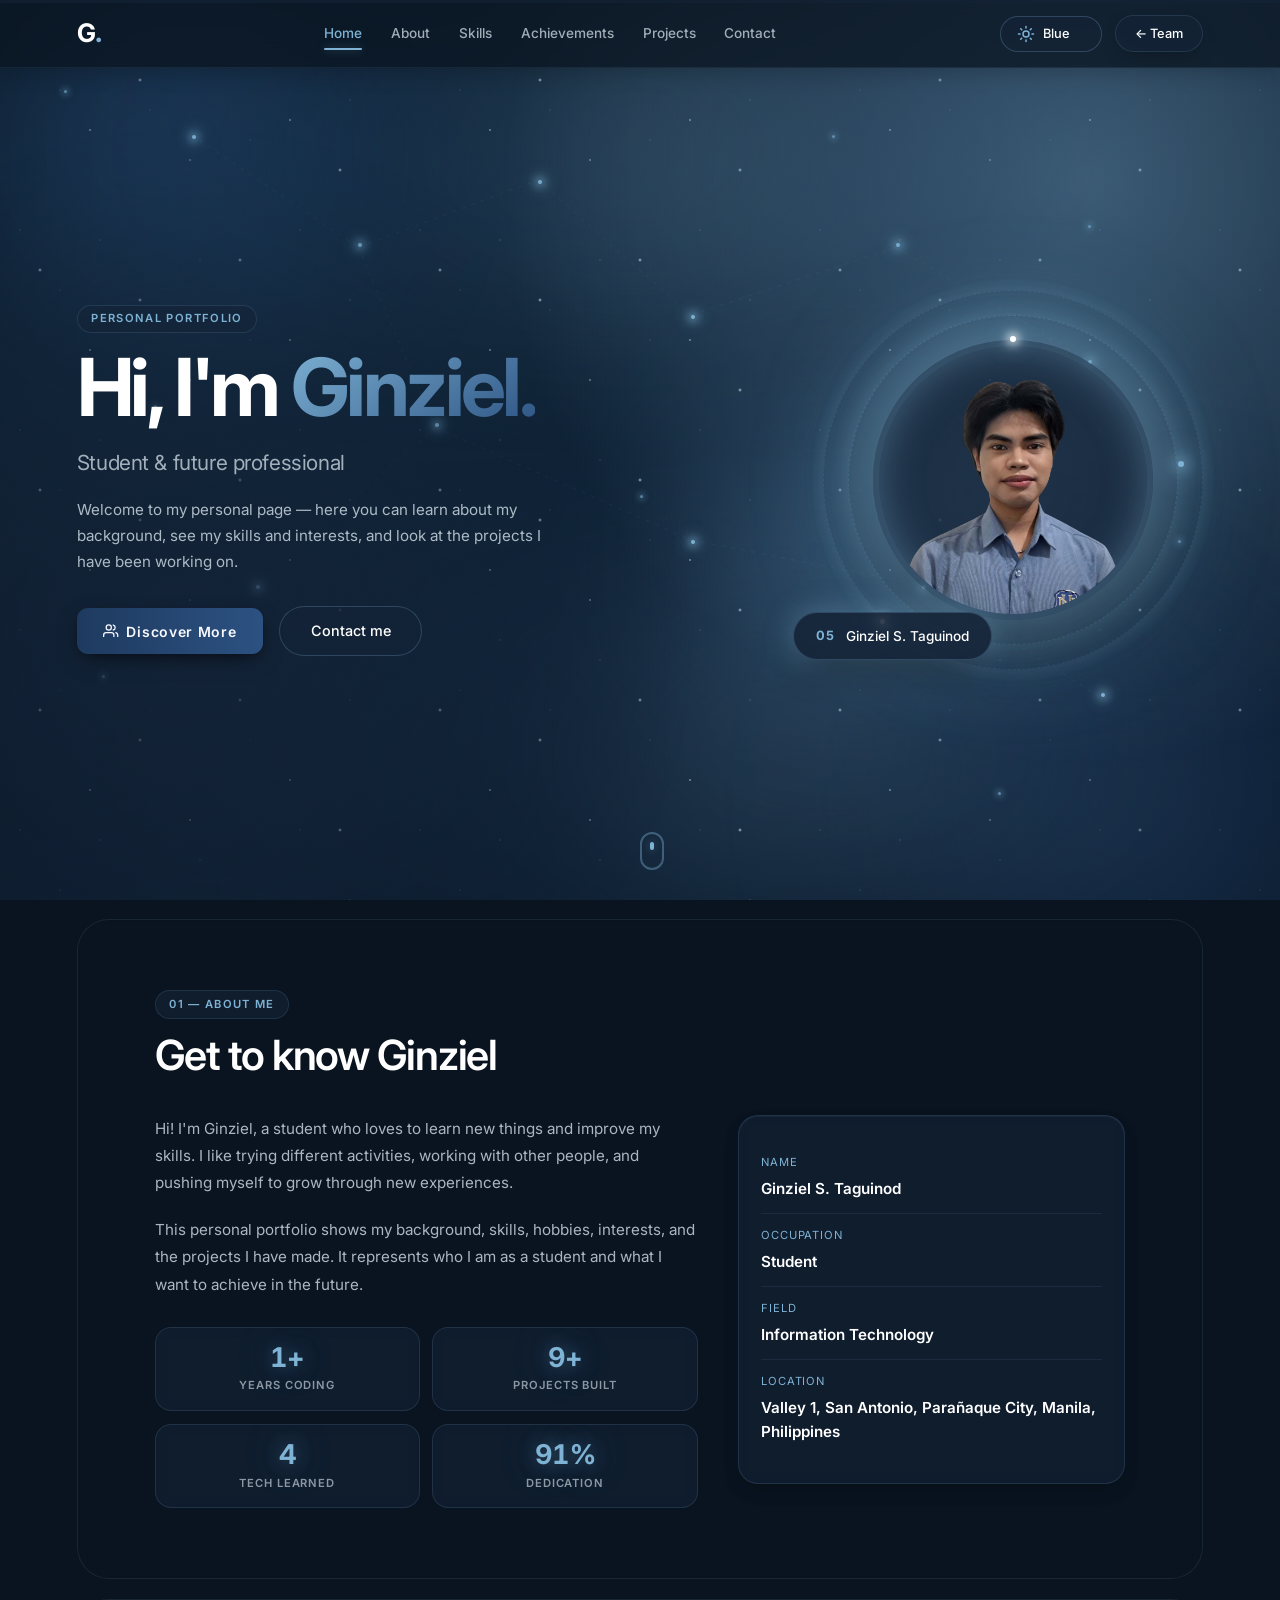
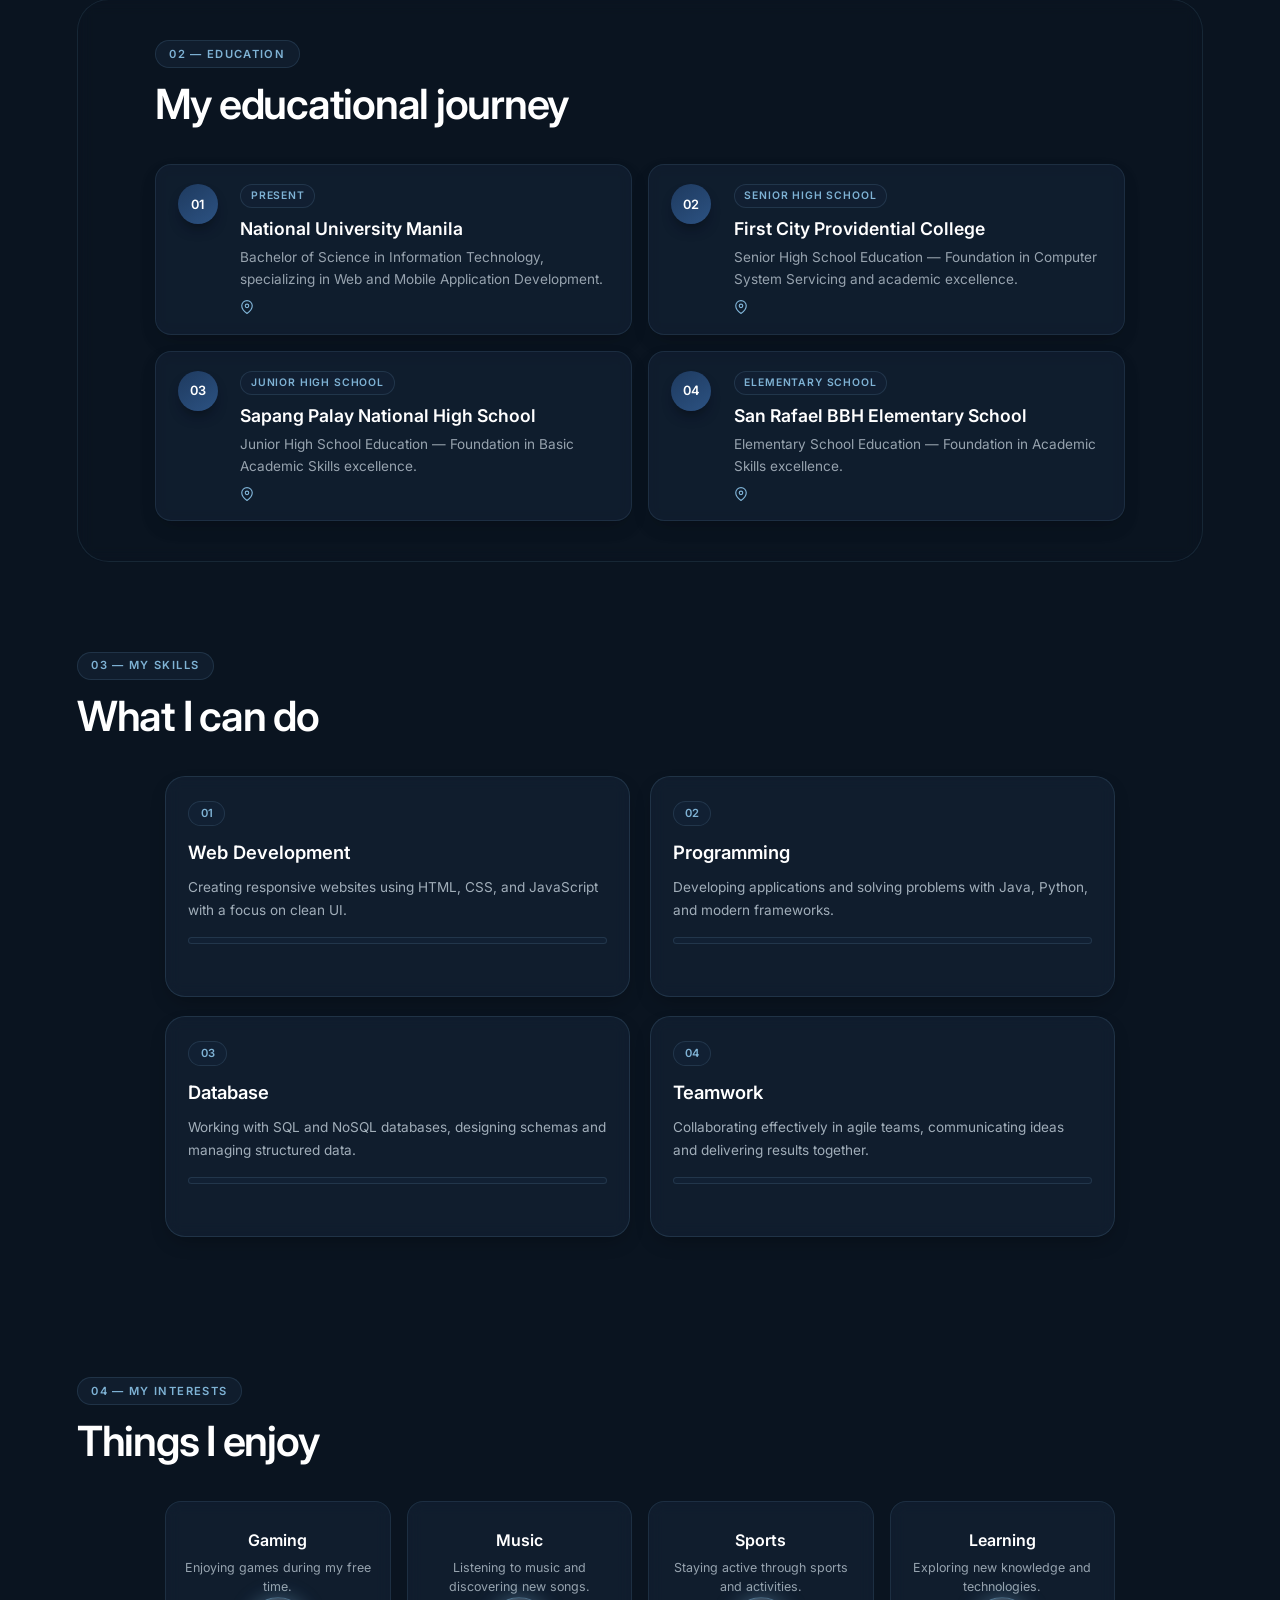
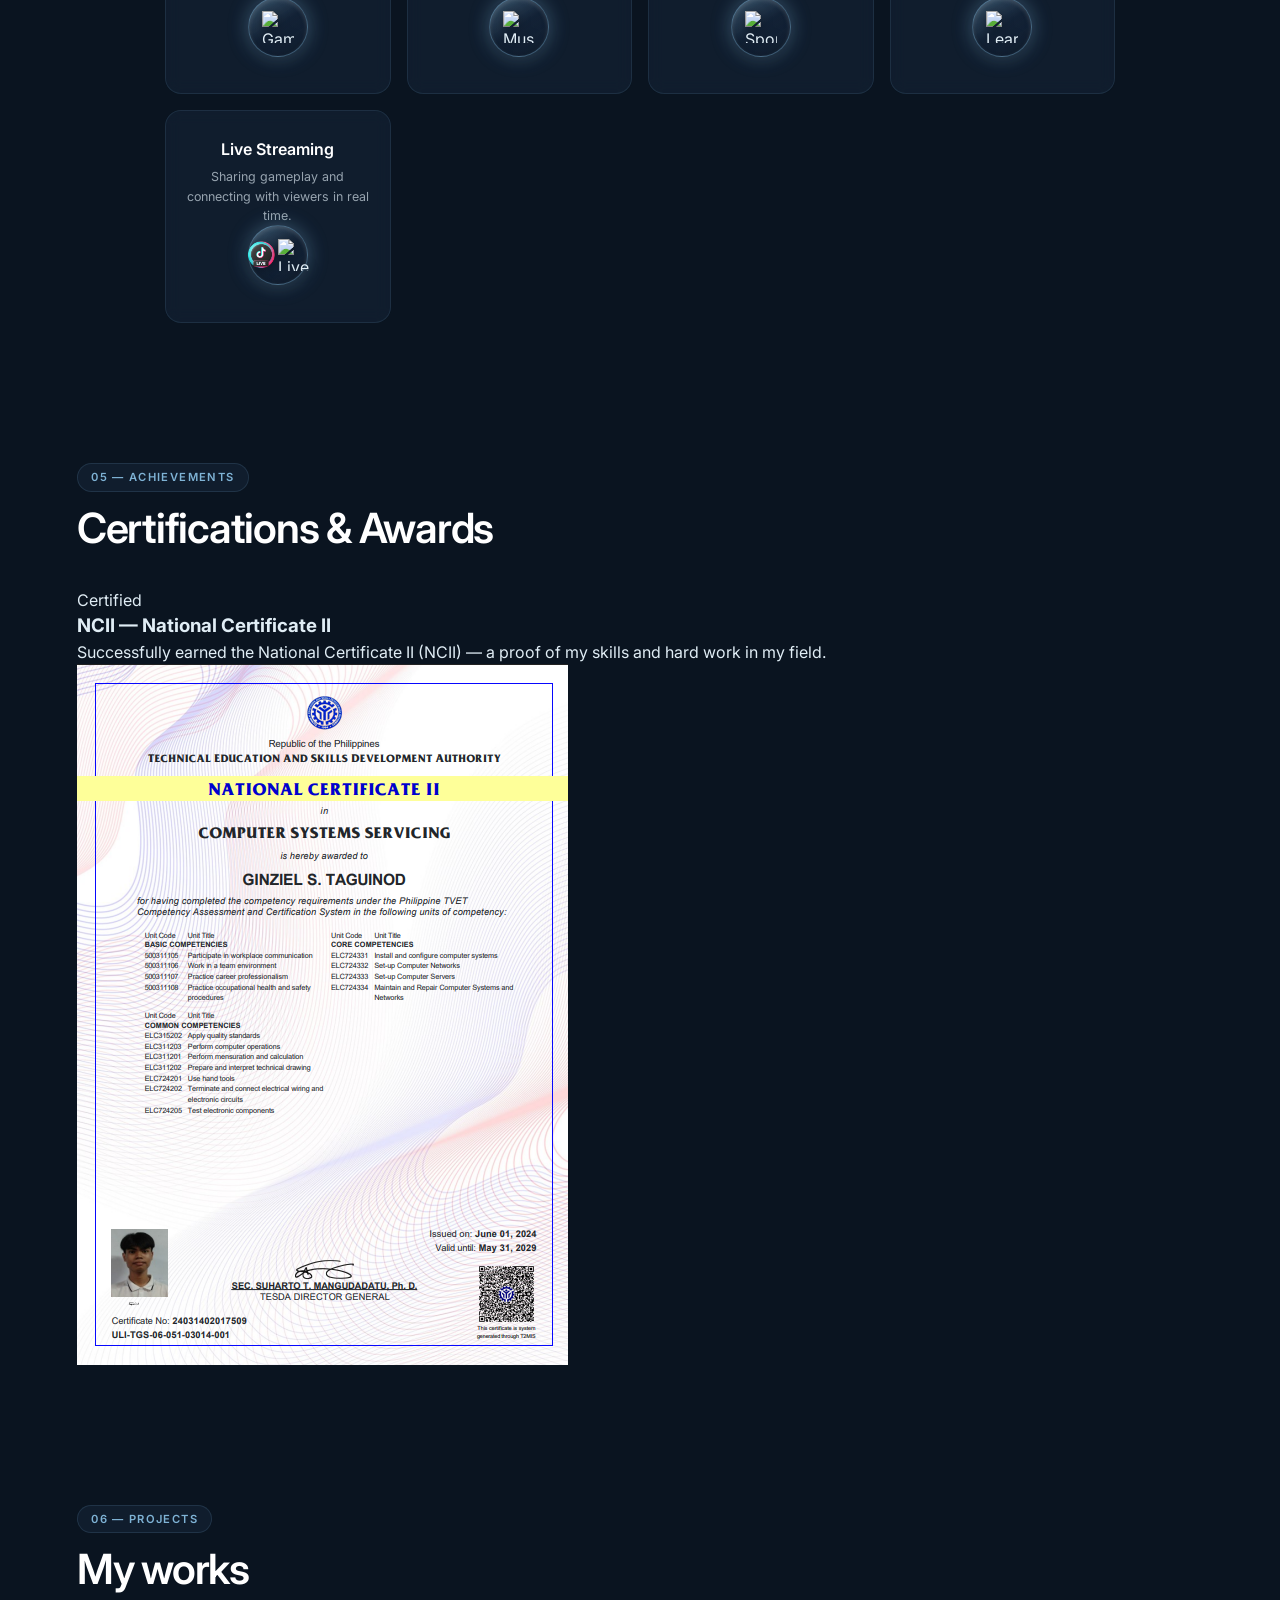
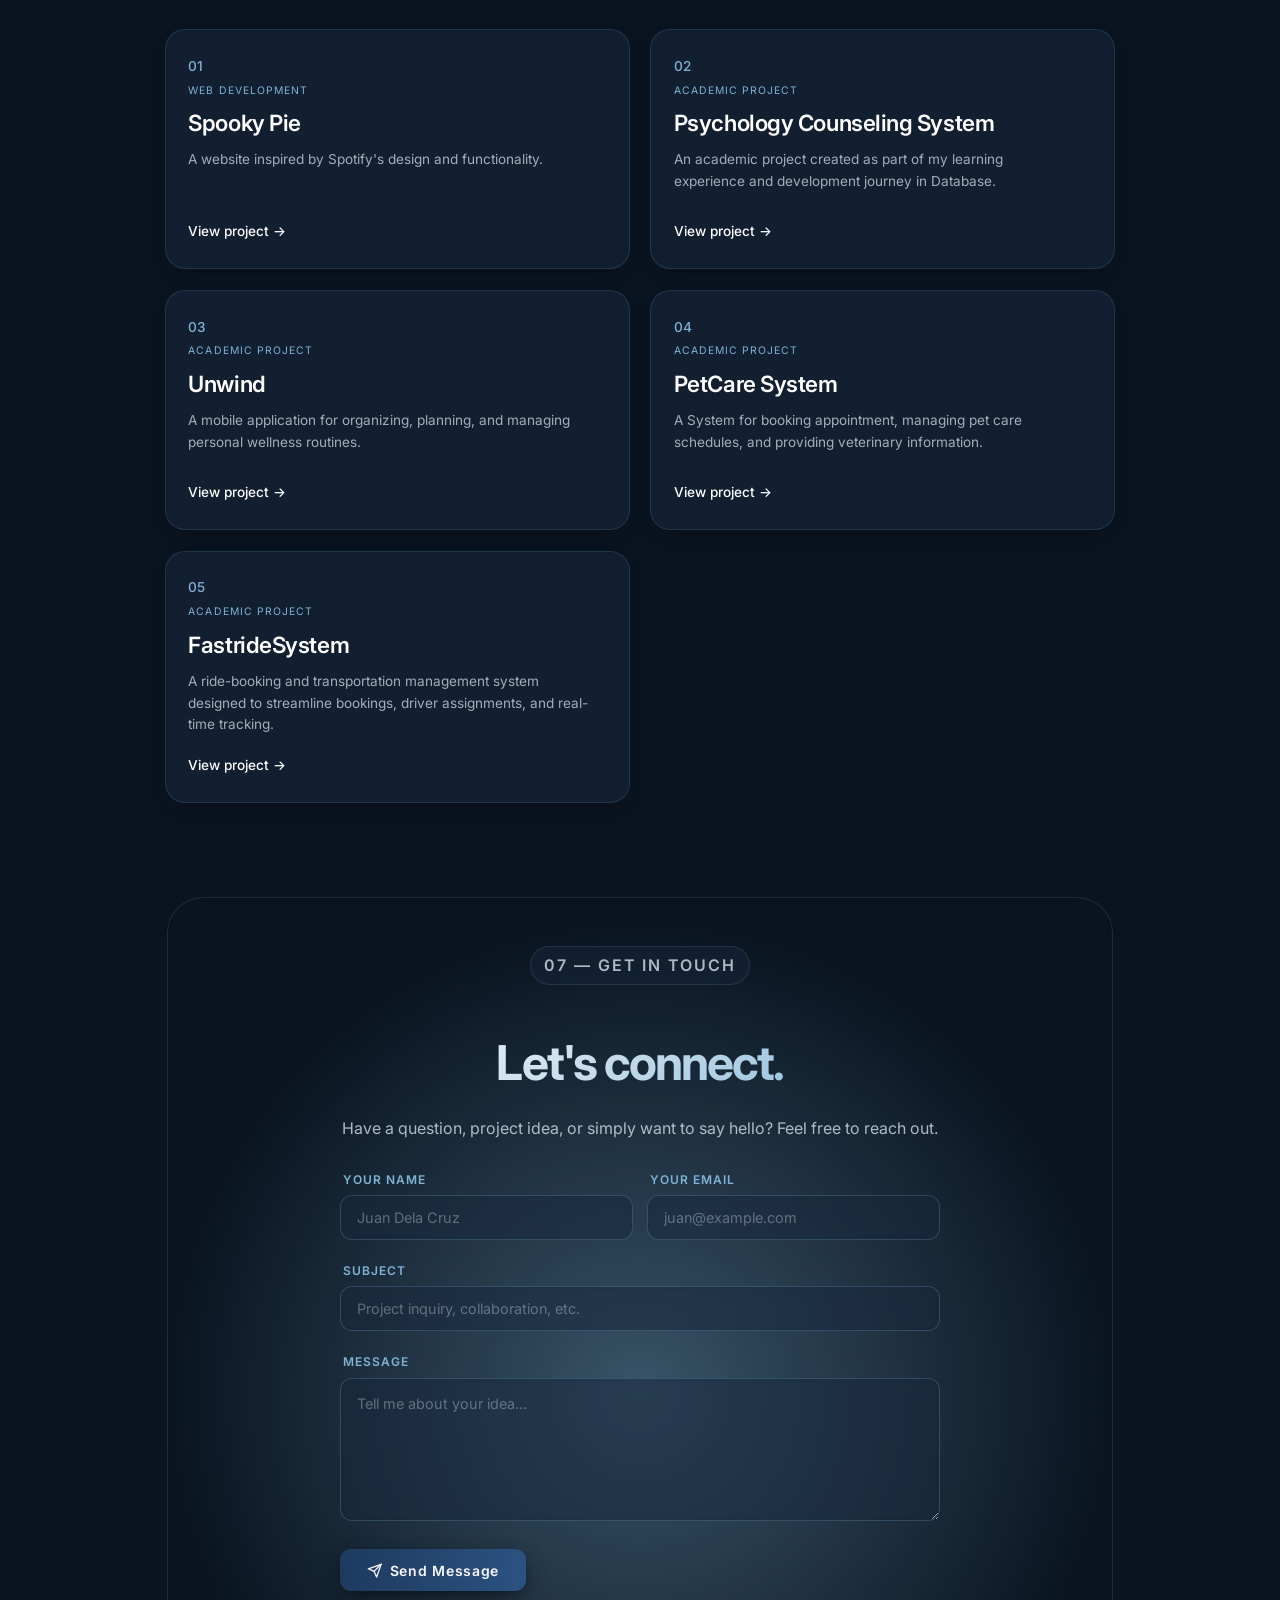
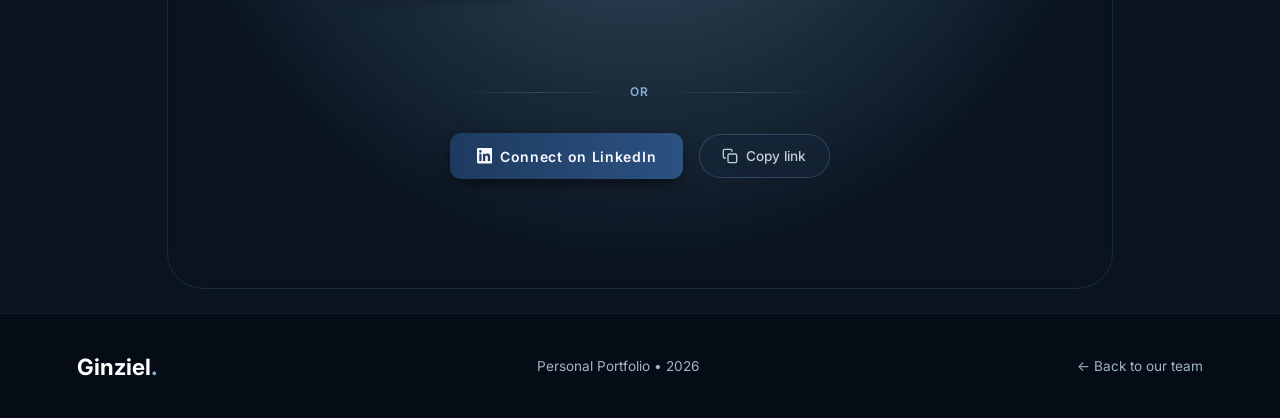
==== commit 79e3a0ff: "Update print statement from 'Hello' to 'Goodbye'" ====
--- a/Ginziel/index.html
+++ b/Ginziel/index.html
@@ -113,6 +113,7 @@
       <a href="#home" data-section="home">Home</a>
       <a href="#about" data-section="about">About</a>
       <a href="#skills" data-section="skills">Skills</a>
+      <a href="#achievements" data-section="achievements">Achievements</a>
       <a href="#projects" data-section="projects">Projects</a>
       <a href="#contact" data-section="contact">Contact</a>
     </nav>
@@ -136,9 +137,9 @@
       <h1 class="reveal reveal-delay-2">Hi, I'm <span class="gradient-text">Ginziel.</span></h1>
       <h2 class="reveal reveal-delay-3">Student &amp; future professional</h2>
       <p class="intro reveal reveal-delay-4">
-        Welcome to my personal space — get to know my background,
-        explore my skills, interests, and the projects I've been
-        building along the way.
+        Welcome to my personal page — here you can learn about my
+        background, see my skills and interests, and look at the
+        projects I have been working on.
       </p>
       <div class="hero-buttons reveal reveal-delay-5">
         <a href="#about" class="cssbuttons-io">
@@ -189,15 +190,15 @@
     <div class="about-grid">
       <div class="about-text">
         <p>
-          Hello! I'm Ginziel, a student who is passionate about learning
-          new things and developing my skills. I enjoy exploring
-          different areas, working with others, and challenging myself
-          through new experiences.
+          Hi! I'm Ginziel, a student who loves to learn new things and
+          improve my skills. I like trying different activities, working
+          with other people, and pushing myself to grow through new
+          experiences.
         </p>
         <p>
-          This personal portfolio showcases my background, skills,
-          hobbies, interests, and projects. It represents who I am as
-          a student and what I hope to achieve in the future.
+          This personal portfolio shows my background, skills, hobbies,
+          interests, and the projects I have made. It represents who I
+          am as a student and what I want to achieve in the future.
         </p>
 
         <div class="stats-grid" id="statsGrid">
@@ -241,101 +242,103 @@
   </section>
 
 
-<!-- ================= EDUCATION ================= -->
-<section class="education">
-  <div class="section-heading">
-    <p class="eyebrow">02 — education</p>
-    <h2>My educational journey</h2>
-  </div>
-
-  <div class="timeline">
-
-    <!-- CARD 1 -->
-    <a
-      href="https://www.google.com/maps/place/National+University-Manila/@14.6043164,120.918411,13z/data=!4m10!1m2!2m1!1sNational+University+Manila!3m6!1s0x3397c9fc11a6ceb3:0x9d4220dade0140ab!8m2!3d14.6043164!4d120.9946287!15sChpOYXRpb25hbCBVbml2ZXJzaXR5IE1hbmlsYVocIhpuYXRpb25hbCB1bml2ZXJzaXR5IG1hbmlsYZIBEnByaXZhdGVfdW5pdmVyc2l0eZoBI0NoWkRTVUhOTUc5blMwVkpRMEZuU1VSU2IzVjFNRTVSRUFF4AEA-gEECAAQTA!16zL20vMDc4bjhi?entry=ttu&g_ep=EgoyMDI2MDkwOS4wIKXMDSoASAFQAw%3D%3D"
-      target="_blank"
-      rel="noopener noreferrer"
-      class="timeline-item"
-    >
-      <div class="timeline-number">01</div>
-      <div class="timeline-content">
-        <span class="timeline-badge">Present</span>
-        <h3>National University Manila</h3>
-        <p>Bachelor of Science in Information Technology, specializing in Web and Mobile Application Development.</p>
-        <span class="timeline-location">
-          <svg xmlns="http://www.w3.org/2000/svg" width="14" height="14" viewBox="0 0 24 24" fill="none" stroke="currentColor" stroke-width="2" stroke-linecap="round" stroke-linejoin="round">
-            <path d="M21 10c0 7-9 13-9 13s-9-6-9-13a9 9 0 0 1 18 0z"></path>
-            <circle cx="12" cy="10" r="3"></circle>
-          </svg>
-        </span>
-      </div>
-    </a>
-
-    <!-- CARD 2 -->
-    <a
-      href="https://www.google.com/maps/place/First+City+Providential+College,+Inc/@14.8103107,121.0597479,17z/data=!3m1!4b1!4m6!3m5!1s0x3397af741abbd88f:0xfb58416a77ba9c5b!8m2!3d14.8103107!4d121.0623228!16s%2Fg%2F1q628pkgp?entry=ttu&g_ep=EgoyMDI2MDkwOS4wIKXMDSoASAFQAw%3D%3D"
-      target="_blank"
-      rel="noopener noreferrer"
-      class="timeline-item"
-    >
-      <div class="timeline-number">02</div>
-      <div class="timeline-content">
-        <span class="timeline-badge">Senior High School</span>
-        <h3>First City Providential College</h3>
-        <p>Senior High School Education — Foundation in Computer System Servicing and academic excellence.</p>
-        <span class="timeline-location">
-          <svg xmlns="http://www.w3.org/2000/svg" width="14" height="14" viewBox="0 0 24 24" fill="none" stroke="currentColor" stroke-width="2" stroke-linecap="round" stroke-linejoin="round">
-            <path d="M21 10c0 7-9 13-9 13s-9-6-9-13a9 9 0 0 1 18 0z"></path>
-            <circle cx="12" cy="10" r="3"></circle>
-          </svg>
-        </span>
-      </div>
-    </a>
-
-    <!-- CARD 3 -->
-    <a
-      href="https://www.google.com/maps/place/Sapang+Palay+National+High+School/@14.8475244,121.0473567,17z/data=!3m1!4b1!4m6!3m5!1s0x3397ae26e10afee9:0xd405f4d5e73a7cc0!8m2!3d14.8475192!4d121.0499316!16s%2Fg%2F1tcxm5s3?entry=ttu&g_ep=EgoyMDI2MTAwNC4wIKXMDSoASAFQAw%3D%3D"
-      target="_blank"
-      rel="noopener noreferrer"
-      class="timeline-item"
-    >
-      <div class="timeline-number">03</div>
-      <div class="timeline-content">
-        <span class="timeline-badge">Junior High School</span>
-        <h3>Sapang Palay National High School</h3>
-        <p>Junior High School Education — Foundation in Basic Academic Skills excellence.</p>
-        <span class="timeline-location">
-          <svg xmlns="http://www.w3.org/2000/svg" width="14" height="14" viewBox="0 0 24 24" fill="none" stroke="currentColor" stroke-width="2" stroke-linecap="round" stroke-linejoin="round">
-            <path d="M21 10c0 7-9 13-9 13s-9-6-9-13a9 9 0 0 1 18 0z"></path>
-            <circle cx="12" cy="10" r="3"></circle>
-          </svg>
-        </span>
-      </div>
-    </a>
-
-    <!-- CARD 4 -->
-    <a
-      href="https://www.google.com/maps/place/Sapang+Palay+National+High+School/@14.8475244,121.0473567,17z/data=!3m1!4b1!4m6!3m5!1s0x3397ae26e10afee9:0xd405f4d5e73a7cc0!8m2!3d14.8475192!4d121.0499316!16s%2Fg%2F1tcxm5s3?entry=ttu&g_ep=EgoyMDI2MTAwNC4wIKXMDSoASAFQAw%3D%3D"
-      target="_blank"
-      rel="noopener noreferrer"
-      class="timeline-item"
-    >
-      <div class="timeline-number">04</div>
-      <div class="timeline-content">
-        <span class="timeline-badge">Elementary School</span>
-        <h3>San Rafael BBH Elementary School</h3>
-        <p>Elementary School Education — Foundation in Academic Skills excellence.</p>
-        <span class="timeline-location">
-          <svg xmlns="http://www.w3.org/2000/svg" width="14" height="14" viewBox="0 0 24 24" fill="none" stroke="currentColor" stroke-width="2" stroke-linecap="round" stroke-linejoin="round">
-            <path d="M21 10c0 7-9 13-9 13s-9-6-9-13a9 9 0 0 1 18 0z"></path>
-            <circle cx="12" cy="10" r="3"></circle>
-          </svg>
-        </span>
-      </div>
-    </a>
-
-  </div>
-</section>
+  <!-- ================= EDUCATION ================= -->
+  <section class="education">
+    <div class="section-heading">
+      <p class="eyebrow">02 — education</p>
+      <h2>My educational journey</h2>
+    </div>
+
+    <div class="section-card">
+      <div class="timeline">
+
+        <!-- CARD 1 -->
+        <a
+          href="https://www.google.com/maps/place/National+University-Manila/@14.6043164,120.918411,13z/data=!4m10!1m2!2m1!1sNational+University+Manila!3m6!1s0x3397c9fc11a6ceb3:0x9d4220dade0140ab!8m2!3d14.6043164!4d120.9946287!15sChpOYXRpb25hbCBVbml2ZXJzaXR5IE1hbmlsYVocIhpuYXRpb25hbCB1bml2ZXJzaXR5IG1hbmlsYZIBEnByaXZhdGVfdW5pdmVyc2l0eZoBI0NoWkRTVUhOTUc5blMwVkpRMEZuU1VSU2IzVjFNRTVSRUFF4AEA-gEECAAQTA!16zL20vMDc4bjhi?entry=ttu&g_ep=EgoyMDI2MDkwOS4wIKXMDSoASAFQAw%3D%3D"
+          target="_blank"
+          rel="noopener noreferrer"
+          class="timeline-item"
+        >
+          <div class="timeline-number">01</div>
+          <div class="timeline-content">
+            <span class="timeline-badge">Present</span>
+            <h3>National University Manila</h3>
+            <p>Bachelor of Science in Information Technology, specializing in Web and Mobile Application Development.</p>
+            <span class="timeline-location">
+              <svg xmlns="http://www.w3.org/2000/svg" width="14" height="14" viewBox="0 0 24 24" fill="none" stroke="currentColor" stroke-width="2" stroke-linecap="round" stroke-linejoin="round">
+                <path d="M21 10c0 7-9 13-9 13s-9-6-9-13a9 9 0 0 1 18 0z"></path>
+                <circle cx="12" cy="10" r="3"></circle>
+              </svg>
+            </span>
+          </div>
+        </a>
+
+        <!-- CARD 2 -->
+        <a
+          href="https://www.google.com/maps/place/First+City+Providential+College,+Inc/@14.8103107,121.0597479,17z/data=!3m1!4b1!4m6!3m5!1s0x3397af741abbd88f:0xfb58416a77ba9c5b!8m2!3d14.8103107!4d121.0623228!16s%2Fg%2F1q628pkgp?entry=ttu&g_ep=EgoyMDI2MDkwOS4wIKXMDSoASAFQAw%3D%3D"
+          target="_blank"
+          rel="noopener noreferrer"
+          class="timeline-item"
+        >
+          <div class="timeline-number">02</div>
+          <div class="timeline-content">
+            <span class="timeline-badge">Senior High School</span>
+            <h3>First City Providential College</h3>
+            <p>Senior High School Education — Foundation in Computer System Servicing and academic excellence.</p>
+            <span class="timeline-location">
+              <svg xmlns="http://www.w3.org/2000/svg" width="14" height="14" viewBox="0 0 24 24" fill="none" stroke="currentColor" stroke-width="2" stroke-linecap="round" stroke-linejoin="round">
+                <path d="M21 10c0 7-9 13-9 13s-9-6-9-13a9 9 0 0 1 18 0z"></path>
+                <circle cx="12" cy="10" r="3"></circle>
+              </svg>
+            </span>
+          </div>
+        </a>
+
+        <!-- CARD 3 -->
+        <a
+          href="https://www.google.com/maps/place/Sapang+Palay+National+High+School/@14.8475244,121.0473567,17z/data=!3m1!4b1!4m6!3m5!1s0x3397ae26e10afee9:0xd405f4d5e73a7cc0!8m2!3d14.8475192!4d121.0499316!16s%2Fg%2F1tcxm5s3?entry=ttu&g_ep=EgoyMDI2MTAwNC4wIKXMDSoASAFQAw%3D%3D"
+          target="_blank"
+          rel="noopener noreferrer"
+          class="timeline-item"
+        >
+          <div class="timeline-number">03</div>
+          <div class="timeline-content">
+            <span class="timeline-badge">Junior High School</span>
+            <h3>Sapang Palay National High School</h3>
+            <p>Junior High School Education — Foundation in Basic Academic Skills excellence.</p>
+            <span class="timeline-location">
+              <svg xmlns="http://www.w3.org/2000/svg" width="14" height="14" viewBox="0 0 24 24" fill="none" stroke="currentColor" stroke-width="2" stroke-linecap="round" stroke-linejoin="round">
+                <path d="M21 10c0 7-9 13-9 13s-9-6-9-13a9 9 0 0 1 18 0z"></path>
+                <circle cx="12" cy="10" r="3"></circle>
+              </svg>
+            </span>
+          </div>
+        </a>
+
+        <!-- CARD 4 -->
+        <a
+          href="https://www.google.com/maps/place/Sapang+Palay+National+High+School/@14.8475244,121.0473567,17z/data=!3m1!4b1!4m6!3m5!1s0x3397ae26e10afee9:0xd405f4d5e73a7cc0!8m2!3d14.8475192!4d121.0499316!16s%2Fg%2F1tcxm5s3?entry=ttu&g_ep=EgoyMDI2MTAwNC4wIKXMDSoASAFQAw%3D%3D"
+          target="_blank"
+          rel="noopener noreferrer"
+          class="timeline-item"
+        >
+          <div class="timeline-number">04</div>
+          <div class="timeline-content">
+            <span class="timeline-badge">Elementary School</span>
+            <h3>San Rafael BBH Elementary School</h3>
+            <p>Elementary School Education — Foundation in Academic Skills excellence.</p>
+            <span class="timeline-location">
+              <svg xmlns="http://www.w3.org/2000/svg" width="14" height="14" viewBox="0 0 24 24" fill="none" stroke="currentColor" stroke-width="2" stroke-linecap="round" stroke-linejoin="round">
+                <path d="M21 10c0 7-9 13-9 13s-9-6-9-13a9 9 0 0 1 18 0z"></path>
+                <circle cx="12" cy="10" r="3"></circle>
+              </svg>
+            </span>
+          </div>
+        </a>
+
+      </div>
+    </div>
+  </section>
 
 
   <!-- ================= SKILLS ================= -->
@@ -344,40 +347,43 @@
       <p class="eyebrow">03 — my skills</p>
       <h2>What I can do</h2>
     </div>
-    <div class="skills-grid">
-
-      <div class="skill-card" style="--level: 80%;">
-        <span>01</span>
-        <h3>Web Development</h3>
-        <p>Creating responsive websites using HTML, CSS, and JavaScript with a focus on clean UI.</p>
-        <div class="progress"><div class="progress-fill"></div></div>
-        <small class="progress-label">80%</small>
-      </div>
-
-      <div class="skill-card" style="--level: 70%;">
-        <span>02</span>
-        <h3>Programming</h3>
-        <p>Developing applications and solving problems with Java, Python, and modern frameworks.</p>
-        <div class="progress"><div class="progress-fill"></div></div>
-        <small class="progress-label">70%</small>
-      </div>
-
-      <div class="skill-card" style="--level: 75%;">
-        <span>03</span>
-        <h3>Database</h3>
-        <p>Working with SQL and NoSQL databases, designing schemas and managing structured data.</p>
-        <div class="progress"><div class="progress-fill"></div></div>
-        <small class="progress-label">75%</small>
-      </div>
-
-      <div class="skill-card" style="--level: 90%;">
-        <span>04</span>
-        <h3>Teamwork</h3>
-        <p>Collaborating effectively in agile teams, communicating ideas and delivering results together.</p>
-        <div class="progress"><div class="progress-fill"></div></div>
-        <small class="progress-label">90%</small>
-      </div>
-
+
+    <div class="section-card">
+      <div class="skills-grid">
+
+        <div class="skill-card" style="--level: 80%;">
+          <span>01</span>
+          <h3>Web Development</h3>
+          <p>Creating responsive websites using HTML, CSS, and JavaScript with a focus on clean UI.</p>
+          <div class="progress"><div class="progress-fill"></div></div>
+          <small class="progress-label">80%</small>
+        </div>
+
+        <div class="skill-card" style="--level: 70%;">
+          <span>02</span>
+          <h3>Programming</h3>
+          <p>Developing applications and solving problems with Java, Python, and modern frameworks.</p>
+          <div class="progress"><div class="progress-fill"></div></div>
+          <small class="progress-label">70%</small>
+        </div>
+
+        <div class="skill-card" style="--level: 75%;">
+          <span>03</span>
+          <h3>Database</h3>
+          <p>Working with SQL and NoSQL databases, designing schemas and managing structured data.</p>
+          <div class="progress"><div class="progress-fill"></div></div>
+          <small class="progress-label">75%</small>
+        </div>
+
+        <div class="skill-card" style="--level: 90%;">
+          <span>04</span>
+          <h3>Teamwork</h3>
+          <p>Collaborating effectively in agile teams, communicating ideas and delivering results together.</p>
+          <div class="progress"><div class="progress-fill"></div></div>
+          <small class="progress-label">90%</small>
+        </div>
+
+      </div>
     </div>
   </section>
 
@@ -388,34 +394,85 @@
       <p class="eyebrow">04 — my interests</p>
       <h2>Things I enjoy</h2>
     </div>
-    <div class="hobbies-grid">
-      <div class="hobby">
-        <div class="hobby-icon">
-          <img src="../images/Ginziel/gaming.png" alt="Gaming">
-        </div>
-        <h3>Gaming</h3>
-        <p>Enjoying games during my free time.</p>
-      </div>
-      <div class="hobby">
-        <div class="hobby-icon">
-          <img src="../images/Ginziel/music.png" alt="Music">
-        </div>
-        <h3>Music</h3>
-        <p>Listening to music and discovering new songs.</p>
-      </div>
-      <div class="hobby">
-        <div class="hobby-icon">
-          <img src="../images/Ginziel/sport.png" alt="Sports">
-        </div>
-        <h3>Sports</h3>
-        <p>Staying active through sports and activities.</p>
-      </div>
-      <div class="hobby">
-        <div class="hobby-icon">
-          <img src="../images/Ginziel/learning.png" alt="Learning">
-        </div>
-        <h3>Learning</h3>
-        <p>Exploring new knowledge and technologies.</p>
+
+    <div class="section-card">
+      <div class="hobbies-grid">
+
+        <div class="hobby">
+          <div class="hobby-text">
+            <h3>Gaming</h3>
+            <p>Enjoying games during my free time.</p>
+          </div>
+          <div class="hobby-icon">
+            <img src="../images/Ginziel/gaming.png" alt="Gaming">
+          </div>
+        </div>
+
+        <div class="hobby">
+          <div class="hobby-text">
+            <h3>Music</h3>
+            <p>Listening to music and discovering new songs.</p>
+          </div>
+          <div class="hobby-icon">
+            <img src="../images/Ginziel/music.png" alt="Music">
+          </div>
+        </div>
+
+        <div class="hobby">
+          <div class="hobby-text">
+            <h3>Sports</h3>
+            <p>Staying active through sports and activities.</p>
+          </div>
+          <div class="hobby-icon">
+            <img src="../images/Ginziel/sport.png" alt="Sports">
+          </div>
+        </div>
+
+        <div class="hobby">
+          <div class="hobby-text">
+            <h3>Learning</h3>
+            <p>Exploring new knowledge and technologies.</p>
+          </div>
+          <div class="hobby-icon">
+            <img src="../images/Ginziel/learning.png" alt="Learning">
+          </div>
+        </div>
+
+        <div class="hobby">
+          <div class="hobby-text">
+            <h3>Live Streaming</h3>
+            <p>Sharing gameplay and connecting with viewers in real time.</p>
+          </div>
+          <div class="hobby-icon hobby-icon-dual">
+            <img src="../images/Ginziel/Livestream.png" alt="Live Streaming">
+            <img src="../images/Ginziel/Livestream1.png" alt="Live Streaming setup">
+          </div>
+        </div>
+
+      </div>
+    </div>
+  </section>
+
+
+  <!-- ================= ACHIEVEMENTS (NOW WITH id="achievements") ================= -->
+  <section id="achievements" class="achievements">
+    <div class="section-heading">
+      <p class="eyebrow">05 — achievements</p>
+      <h2>Certifications &amp; Awards</h2>
+    </div>
+
+    <div class="section-card">
+      <div class="achievements-grid">
+        <div class="achievement-card">
+          <div class="achievement-content">
+            <span class="achievement-badge">Certified</span>
+            <h3>NCII — National Certificate II</h3>
+            <p>Successfully earned the National Certificate II (NCII) — a proof of my skills and hard work in my field.</p>
+          </div>
+          <div class="achievement-image">
+            <img src="../images/Ginziel/NCII.png" alt="NCII Certificate">
+          </div>
+        </div>
       </div>
     </div>
   </section>
@@ -424,7 +481,7 @@
   <!-- ================= PROJECTS ================= -->
   <section id="projects" class="projects">
     <div class="section-heading">
-      <p class="eyebrow">05 — projects</p>
+      <p class="eyebrow">06 — projects</p>
       <h2>My works</h2>
     </div>
     <div class="projects-grid">
@@ -464,6 +521,17 @@
         </div>
         <a href="https://drive.google.com/file/d/1GV4DQZVwjSjrz0bAVOkGhdb7X-YRDP07/view?usp=sharing" class="project-link" target="_blank" rel="noopener noreferrer">View project →</a>
       </article>
+
+      <article class="project-card">
+        <div>
+          <div class="project-number">05</div>
+          <span>Academic Project</span>
+          <h3>FastrideSystem</h3>
+          <p>A ride-booking and transportation management system designed to streamline bookings, driver assignments, and real-time tracking.</p>
+        </div>
+        <a href="#" class="project-link" target="_blank" rel="noopener noreferrer">View project →</a>
+      </article>
+
     </div>
   </section>
 
@@ -471,7 +539,7 @@
   <!-- ================= CONTACT ================= -->
   <section id="contact" class="contact">
     <div class="contact-content">
-      <p class="eyebrow">06 — get in touch</p>
+      <p class="eyebrow">07 — get in touch</p>
       <h2>Let's connect.</h2>
       <p>Have a question, project idea, or simply want to say hello? Feel free to reach out.</p>
 
@@ -563,296 +631,165 @@
 
   <!-- ================= SCRIPTS ================= -->
   <script>
-    /* ============ 0. THEME (LOAD AGAD PARA WALANG FLASH) ============ */
+    /* ============ 0. THEME ============ */
     (function () {
       const savedTheme = localStorage.getItem('portfolioTheme') || 'blue';
       document.body.dataset.theme = savedTheme;
     })();
 
-
     /* ============ 0.1 LOADING SCREEN ============ */
     (function () {
       const loader = document.getElementById('loader');
       if (!loader) return;
-
       const startTime = Date.now();
-
       window.addEventListener('load', function () {
         const elapsed = Date.now() - startTime;
         const remaining = Math.max(0, 2800 - elapsed);
-
         setTimeout(function () {
           loader.classList.add('loaded');
           document.body.classList.add('loaded');
-
-          setTimeout(function () {
-            loader.style.display = 'none';
-          }, 900);
+          setTimeout(function () { loader.style.display = 'none'; }, 900);
         }, remaining);
       });
-
       setTimeout(function () {
         if (!loader.classList.contains('loaded')) {
           loader.classList.add('loaded');
           document.body.classList.add('loaded');
-          setTimeout(function () {
-            loader.style.display = 'none';
-          }, 900);
+          setTimeout(function () { loader.style.display = 'none'; }, 900);
         }
       }, 5000);
     })();
 
-
-    /* ============ 0.2 THEME TOGGLE BUTTON ============ */
+    /* ============ 0.2 THEME TOGGLE ============ */
     (function () {
       const themes = ['blue', 'green', 'purple'];
       const labels = { blue: 'Blue', green: 'Green', purple: 'Purple' };
       const toggle = document.getElementById('themeToggle');
       const label = toggle ? toggle.querySelector('.theme-toggle-label') : null;
       if (!toggle) return;
-
       const currentTheme = document.body.dataset.theme || 'blue';
       if (label) label.textContent = labels[currentTheme];
-
       toggle.addEventListener('click', function () {
         const current = document.body.dataset.theme || 'blue';
         const currentIndex = themes.indexOf(current);
         const nextIndex = (currentIndex + 1) % themes.length;
         const nextTheme = themes[nextIndex];
-
         document.body.dataset.theme = nextTheme;
         if (label) label.textContent = labels[nextTheme];
         localStorage.setItem('portfolioTheme', nextTheme);
-
         if (navigator.vibrate) navigator.vibrate(10);
       });
     })();
 
-
-    /* ============ 1. CURSOR TRAIL (THEME-AWARE) ============ */
+    /* ============ 1. CURSOR TRAIL ============ */
     (function () {
       const canvas = document.getElementById('cursorTrail');
       if (!canvas) return;
-
       const hasHover = window.matchMedia('(hover: hover) and (pointer: fine)').matches;
-      if (!hasHover) {
-        canvas.style.display = 'none';
-        return;
-      }
-
+      if (!hasHover) { canvas.style.display = 'none'; return; }
       const ctx = canvas.getContext('2d');
-      let width = 0;
-      let height = 0;
+      let width = 0, height = 0;
       let dpr = window.devicePixelRatio || 1;
-
       function resize() {
-        width = window.innerWidth;
-        height = window.innerHeight;
-        canvas.width = width * dpr;
-        canvas.height = height * dpr;
-        canvas.style.width = width + 'px';
-        canvas.style.height = height + 'px';
-        ctx.setTransform(1, 0, 0, 1, 0, 0);
-        ctx.scale(dpr, dpr);
+        width = window.innerWidth; height = window.innerHeight;
+        canvas.width = width * dpr; canvas.height = height * dpr;
+        canvas.style.width = width + 'px'; canvas.style.height = height + 'px';
+        ctx.setTransform(1, 0, 0, 1, 0, 0); ctx.scale(dpr, dpr);
       }
       resize();
       window.addEventListener('resize', resize);
-
-      const trail = [];
-      const MAX_LENGTH = 30;
-      const FADE_SPEED = 0.03;
-
-      let mouseX = 0;
-      let mouseY = 0;
-      let lastMouseX = 0;
-      let lastMouseY = 0;
-
-      /* 🎨 Theme-aware colors */
+      const trail = []; const MAX_LENGTH = 30; const FADE_SPEED = 0.03;
+      let mouseX = 0, mouseY = 0, lastMouseX = 0, lastMouseY = 0;
       function hexToRgb(hex) {
         const result = /^#?([a-f\d]{2})([a-f\d]{2})([a-f\d]{2})$/i.exec(hex.trim());
-        return result ? {
-          r: parseInt(result[1], 16),
-          g: parseInt(result[2], 16),
-          b: parseInt(result[3], 16)
-        } : { r: 127, g: 179, b: 213 };
+        return result ? { r: parseInt(result[1], 16), g: parseInt(result[2], 16), b: parseInt(result[3], 16) } : { r: 127, g: 179, b: 213 };
       }
-
       function getCursorColors() {
         const styles = getComputedStyle(document.body);
         const accent = styles.getPropertyValue('--accent').trim() || '#7fb3d5';
         const accentSoft = styles.getPropertyValue('--primary-soft').trim() || '#2c5282';
         const primary = styles.getPropertyValue('--primary').trim() || '#1e3a5f';
-
-        return {
-          accent: hexToRgb(accent),
-          accentSoft: hexToRgb(accentSoft),
-          primary: hexToRgb(primary)
-        };
+        return { accent: hexToRgb(accent), accentSoft: hexToRgb(accentSoft), primary: hexToRgb(primary) };
       }
-
       let cursorColors = getCursorColors();
-
-      const themeObserver = new MutationObserver(function () {
-        cursorColors = getCursorColors();
-      });
-
-      themeObserver.observe(document.body, {
-        attributes: true,
-        attributeFilter: ['data-theme']
-      });
-
+      const themeObserver = new MutationObserver(function () { cursorColors = getCursorColors(); });
+      themeObserver.observe(document.body, { attributes: true, attributeFilter: ['data-theme'] });
       document.addEventListener('mousemove', function (e) {
-        mouseX = e.clientX;
-        mouseY = e.clientY;
-
-        const dx = mouseX - lastMouseX;
-        const dy = mouseY - lastMouseY;
+        mouseX = e.clientX; mouseY = e.clientY;
+        const dx = mouseX - lastMouseX, dy = mouseY - lastMouseY;
         const dist = Math.sqrt(dx * dx + dy * dy);
-
         if (dist > 2) {
-          trail.push({
-            x: mouseX,
-            y: mouseY,
-            life: 1,
-            size: Math.min(6, 2 + dist * 0.15)
-          });
-
+          trail.push({ x: mouseX, y: mouseY, life: 1, size: Math.min(6, 2 + dist * 0.15) });
           if (trail.length > MAX_LENGTH) trail.shift();
-
-          lastMouseX = mouseX;
-          lastMouseY = mouseY;
+          lastMouseX = mouseX; lastMouseY = mouseY;
         }
       });
-
       function draw() {
         ctx.clearRect(0, 0, width, height);
-
         const { accent, accentSoft, primary } = cursorColors;
-
         for (let i = trail.length - 1; i >= 0; i--) {
-          const point = trail[i];
-          point.life -= FADE_SPEED;
-
-          if (point.life <= 0) {
-            trail.splice(i, 1);
-            continue;
-          }
-
-          const alpha = point.life;
-          const size = point.size * point.life;
-
-          const gradient = ctx.createRadialGradient(
-            point.x, point.y, 0,
-            point.x, point.y, size * 3
-          );
+          const point = trail[i]; point.life -= FADE_SPEED;
+          if (point.life <= 0) { trail.splice(i, 1); continue; }
+          const alpha = point.life; const size = point.size * point.life;
+          const gradient = ctx.createRadialGradient(point.x, point.y, 0, point.x, point.y, size * 3);
           gradient.addColorStop(0, `rgba(${accent.r}, ${accent.g}, ${accent.b}, ${alpha * 0.9})`);
           gradient.addColorStop(0.4, `rgba(${accentSoft.r}, ${accentSoft.g}, ${accentSoft.b}, ${alpha * 0.5})`);
           gradient.addColorStop(1, `rgba(${primary.r}, ${primary.g}, ${primary.b}, 0)`);
-
-          ctx.beginPath();
-          ctx.fillStyle = gradient;
-          ctx.arc(point.x, point.y, size * 3, 0, Math.PI * 2);
-          ctx.fill();
-
-          ctx.beginPath();
-          ctx.fillStyle = `rgba(255, 255, 255, ${alpha * 0.8})`;
-          ctx.arc(point.x, point.y, size * 0.6, 0, Math.PI * 2);
-          ctx.fill();
+          ctx.beginPath(); ctx.fillStyle = gradient; ctx.arc(point.x, point.y, size * 3, 0, Math.PI * 2); ctx.fill();
+          ctx.beginPath(); ctx.fillStyle = `rgba(255, 255, 255, ${alpha * 0.8})`; ctx.arc(point.x, point.y, size * 0.6, 0, Math.PI * 2); ctx.fill();
         }
-
         if (trail.length > 1) {
-          ctx.beginPath();
-          ctx.moveTo(trail[0].x, trail[0].y);
-
+          ctx.beginPath(); ctx.moveTo(trail[0].x, trail[0].y);
           for (let i = 1; i < trail.length; i++) {
-            const p = trail[i];
-            const prev = trail[i - 1];
-            const midX = (p.x + prev.x) / 2;
-            const midY = (p.y + prev.y) / 2;
+            const p = trail[i], prev = trail[i - 1];
+            const midX = (p.x + prev.x) / 2, midY = (p.y + prev.y) / 2;
             ctx.quadraticCurveTo(prev.x, prev.y, midX, midY);
           }
-
-          const last = trail[trail.length - 1];
-          const first = trail[0];
+          const last = trail[trail.length - 1], first = trail[0];
           const lineGradient = ctx.createLinearGradient(first.x, first.y, last.x, last.y);
           lineGradient.addColorStop(0, `rgba(${accent.r}, ${accent.g}, ${accent.b}, 0)`);
           lineGradient.addColorStop(0.5, `rgba(${accent.r}, ${accent.g}, ${accent.b}, 0.3)`);
           lineGradient.addColorStop(1, `rgba(${accent.r}, ${accent.g}, ${accent.b}, 0)`);
-
-          ctx.strokeStyle = lineGradient;
-          ctx.lineWidth = 1.5;
-          ctx.lineCap = 'round';
-          ctx.stroke();
+          ctx.strokeStyle = lineGradient; ctx.lineWidth = 1.5; ctx.lineCap = 'round'; ctx.stroke();
         }
-
         requestAnimationFrame(draw);
       }
-
       draw();
     })();
-
 
     /* ============ 2. NAVBAR AUTO-HIDE ============ */
     (function () {
       const navbar = document.querySelector('.navbar');
       if (!navbar) return;
-
       let lastScrollY = window.scrollY;
       let isHoveringTop = false;
       let ticking = false;
       const SCROLL_THRESHOLD = 80;
-
       document.addEventListener('mousemove', function (e) {
         const isInTopZone = e.clientY < 100;
-        if (isInTopZone !== isHoveringTop) {
-          isHoveringTop = isInTopZone;
-          updateNavbar();
-        }
+        if (isInTopZone !== isHoveringTop) { isHoveringTop = isInTopZone; updateNavbar(); }
       });
-
       window.addEventListener('scroll', function () {
         if (!ticking) {
-          window.requestAnimationFrame(function () {
-            updateNavbar();
-            ticking = false;
-          });
+          window.requestAnimationFrame(function () { updateNavbar(); ticking = false; });
           ticking = true;
         }
       });
-
       function updateNavbar() {
         const currentScrollY = window.scrollY;
-
-        if (currentScrollY < SCROLL_THRESHOLD) {
-          navbar.classList.remove('navbar-hidden');
-          lastScrollY = currentScrollY;
-          return;
-        }
-
-        if (isHoveringTop) {
-          navbar.classList.remove('navbar-hidden');
-          lastScrollY = currentScrollY;
-          return;
-        }
-
-        if (currentScrollY > lastScrollY) {
-          navbar.classList.add('navbar-hidden');
-        } else {
-          navbar.classList.remove('navbar-hidden');
-        }
-
+        if (currentScrollY < SCROLL_THRESHOLD) { navbar.classList.remove('navbar-hidden'); lastScrollY = currentScrollY; return; }
+        if (isHoveringTop) { navbar.classList.remove('navbar-hidden'); lastScrollY = currentScrollY; return; }
+        if (currentScrollY > lastScrollY) navbar.classList.add('navbar-hidden');
+        else navbar.classList.remove('navbar-hidden');
         lastScrollY = currentScrollY;
       }
     })();
-
 
     /* ============ 3. SCROLL PROGRESS BAR ============ */
     (function () {
       const progressFill = document.querySelector('.scroll-progress-fill');
       if (!progressFill) return;
-
       let ticking = false;
-
       function updateProgress() {
         const scrollTop = window.scrollY;
         const docHeight = document.documentElement.scrollHeight - window.innerHeight;
@@ -860,24 +797,17 @@
         progressFill.style.width = percent + '%';
         ticking = false;
       }
-
       window.addEventListener('scroll', function () {
-        if (!ticking) {
-          window.requestAnimationFrame(updateProgress);
-          ticking = true;
-        }
+        if (!ticking) { window.requestAnimationFrame(updateProgress); ticking = true; }
       });
-
       updateProgress();
     })();
-
 
     /* ============ 4. ACTIVE SECTION HIGHLIGHT ============ */
     (function () {
       const navLinks = document.querySelectorAll('.navbar nav a[data-section]');
       const sections = document.querySelectorAll('section[id]');
       if (!navLinks.length || !sections.length) return;
-
       const observer = new IntersectionObserver(function (entries) {
         entries.forEach(function (entry) {
           if (entry.isIntersecting) {
@@ -887,135 +817,91 @@
             });
           }
         });
-      }, {
-        rootMargin: '-45% 0px -45% 0px',
-        threshold: 0
-      });
-
-      sections.forEach(function (section) {
-        observer.observe(section);
-      });
+      }, { rootMargin: '-45% 0px -45% 0px', threshold: 0 });
+      sections.forEach(function (section) { observer.observe(section); });
     })();
-
 
     /* ============ 5. BACK TO TOP BUTTON ============ */
     (function () {
       const btn = document.querySelector('.back-to-top');
       if (!btn) return;
-
       let ticking = false;
-
       function toggleBtn() {
-        if (window.scrollY > 500) {
-          btn.classList.add('visible');
-        } else {
-          btn.classList.remove('visible');
-        }
+        if (window.scrollY > 500) btn.classList.add('visible');
+        else btn.classList.remove('visible');
         ticking = false;
       }
-
       window.addEventListener('scroll', function () {
-        if (!ticking) {
-          window.requestAnimationFrame(toggleBtn);
-          ticking = true;
-        }
+        if (!ticking) { window.requestAnimationFrame(toggleBtn); ticking = true; }
       });
-
-      btn.addEventListener('click', function () {
-        window.scrollTo({ top: 0, behavior: 'smooth' });
-      });
-
+      btn.addEventListener('click', function () { window.scrollTo({ top: 0, behavior: 'smooth' }); });
       toggleBtn();
     })();
-
 
     /* ============ 6. COPY TO CLIPBOARD ============ */
     (function () {
       const copyBtn = document.querySelector('.copy-link');
       const notification = document.querySelector('.copy-notification');
       if (!copyBtn || !notification) return;
-
       let hideTimer;
-
       copyBtn.addEventListener('click', function () {
         const text = copyBtn.dataset.copy;
         if (!text || text === '#') return;
-
         navigator.clipboard.writeText(text).then(function () {
           copyBtn.classList.add('copied');
           notification.classList.add('show');
-
           clearTimeout(hideTimer);
           hideTimer = setTimeout(function () {
             copyBtn.classList.remove('copied');
             notification.classList.remove('show');
           }, 2200);
-        }).catch(function (err) {
-          console.error('Copy failed:', err);
-        });
+        }).catch(function (err) { console.error('Copy failed:', err); });
       });
     })();
-
 
     /* ============ 7. ANIMATED STATS COUNTER ============ */
     (function () {
       const statsGrid = document.getElementById('statsGrid');
       if (!statsGrid) return;
-
       const statNumbers = statsGrid.querySelectorAll('.stat-number');
       let started = false;
-
       function animateCounter(el) {
         const target = parseInt(el.dataset.target, 10);
         const suffix = el.dataset.suffix || '';
         const duration = 1800;
         const startTime = performance.now();
-
         function update(now) {
           const elapsed = now - startTime;
           const progress = Math.min(elapsed / duration, 1);
           const eased = 1 - Math.pow(1 - progress, 3);
           const current = Math.floor(eased * target);
-
           el.textContent = current + suffix;
-
-          if (progress < 1) {
-            requestAnimationFrame(update);
-          } else {
-            el.textContent = target + suffix;
-          }
+          if (progress < 1) requestAnimationFrame(update);
+          else el.textContent = target + suffix;
         }
-
         requestAnimationFrame(update);
       }
-
       const observer = new IntersectionObserver(function (entries) {
         entries.forEach(function (entry) {
           if (entry.isIntersecting && !started) {
             started = true;
             statNumbers.forEach(function (el, index) {
-              setTimeout(function () {
-                animateCounter(el);
-              }, index * 150);
+              setTimeout(function () { animateCounter(el); }, index * 150);
             });
             observer.disconnect();
           }
         });
       }, { threshold: 0.3 });
-
       observer.observe(statsGrid);
     })();
 
-
-    /* ============ 8. CONTACT FORM VALIDATION + FORMSPREE ============ */
+    /* ============ 8. CONTACT FORM ============ */
     (function () {
       const form = document.getElementById('contactForm');
       const successBox = document.getElementById('formSuccess');
       const submitBtn = document.getElementById('submitBtn');
       if (!form) return;
-
       const FORMSPREE_ENDPOINT = 'https://formspree.io/f/maeygqba';
-
       const validators = {
         name: function (value) {
           if (!value.trim()) return 'Please enter your name.';
@@ -1043,10 +929,8 @@
           return '';
         }
       };
-
       function getFieldWrapper(input) { return input.closest('.form-group'); }
       function getErrorSpan(fieldName) { return form.querySelector('[data-error-for="' + fieldName + '"]'); }
-
       function showError(fieldName, message) {
         const input = form.querySelector('[name="' + fieldName + '"]');
         const wrapper = getFieldWrapper(input);
@@ -1054,7 +938,6 @@
         if (wrapper) wrapper.classList.add('has-error');
         if (errorSpan) errorSpan.textContent = message;
       }
-
       function clearError(fieldName) {
         const input = form.querySelector('[name="' + fieldName + '"]');
         const wrapper = getFieldWrapper(input);
@@ -1062,7 +945,6 @@
         if (wrapper) wrapper.classList.remove('has-error');
         if (errorSpan) errorSpan.textContent = '';
       }
-
       function validateField(fieldName) {
         const input = form.querySelector('[name="' + fieldName + '"]');
         if (!input) return true;
@@ -1070,7 +952,6 @@
         if (error) { showError(fieldName, error); return false; }
         else { clearError(fieldName); return true; }
       }
-
       Object.keys(validators).forEach(function (fieldName) {
         const input = form.querySelector('[name="' + fieldName + '"]');
         if (!input) return;
@@ -1081,33 +962,22 @@
           if (input.closest('.form-group').classList.contains('has-error')) validateField(fieldName);
         });
       });
-
       form.addEventListener('submit', function (e) {
         e.preventDefault();
         let isValid = true;
         let firstInvalidField = null;
-
         Object.keys(validators).forEach(function (fieldName) {
           const fieldValid = validateField(fieldName);
           if (!fieldValid && !firstInvalidField) firstInvalidField = form.querySelector('[name="' + fieldName + '"]');
           if (!fieldValid) isValid = false;
         });
-
-        if (!isValid) {
-          if (firstInvalidField) firstInvalidField.focus();
-          return;
-        }
-
+        if (!isValid) { if (firstInvalidField) firstInvalidField.focus(); return; }
         submitBtn.disabled = true;
         const originalText = submitBtn.querySelector('span').textContent;
         submitBtn.querySelector('span').textContent = 'Sending...';
-
         fetch(FORMSPREE_ENDPOINT, {
           method: 'POST',
-          headers: {
-            'Accept': 'application/json',
-            'Content-Type': 'application/json'
-          },
+          headers: { 'Accept': 'application/json', 'Content-Type': 'application/json' },
           body: JSON.stringify({
             name: form.name.value.trim(),
             email: form.email.value.trim(),
@@ -1120,15 +990,10 @@
             successBox.classList.add('show');
             form.reset();
             Object.keys(validators).forEach(clearError);
-
-            setTimeout(function () {
-              successBox.classList.remove('show');
-            }, 5000);
+            setTimeout(function () { successBox.classList.remove('show'); }, 5000);
           } else {
             return response.json().then(function (data) {
-              const errorMsg = (data.errors && data.errors[0] && data.errors[0].message)
-                ? data.errors[0].message
-                : 'Something went wrong. Please try again.';
+              const errorMsg = (data.errors && data.errors[0] && data.errors[0].message) ? data.errors[0].message : 'Something went wrong. Please try again.';
               alert('Error: ' + errorMsg);
             });
           }
--- a/Ginziel/style.css
+++ b/Ginziel/style.css
@@ -0,0 +1,2571 @@
+/* ================= RESET & GLOBAL ================= */
+* {
+  margin: 0;
+  padding: 0;
+  box-sizing: border-box;
+}
+
+html {
+  scroll-behavior: smooth;
+}
+
+body {
+  font-family: 'Inter', system-ui, -apple-system, sans-serif;
+  background: var(--body-bg, #0a1420);
+  color: var(--body-text, #e0edf5);
+  line-height: 1.5;
+  -webkit-font-smoothing: antialiased;
+  overflow-x: hidden;
+  transition: background-color 0.5s ease, color 0.5s ease;
+}
+
+a {
+  text-decoration: none;
+  color: inherit;
+}
+
+img {
+  display: block;
+  max-width: 100%;
+}
+
+/* ================= DESIGN TOKENS — BLUE (DEFAULT) ================= */
+:root {
+  --primary: #1e3a5f;
+  --primary-soft: #2c5282;
+  --accent: #7fb3d5;
+  --accent-glow: rgba(127, 179, 213, 0.4);
+  --surface: rgba(20, 35, 55, 0.7);
+  --surface-muted: rgba(10, 20, 32, 0.6);
+  --border-light: rgba(127, 179, 213, 0.15);
+  --border-bright: rgba(127, 179, 213, 0.4);
+  --text-main: #ffffff;
+  --text-soft: rgba(224, 237, 245, 0.75);
+  --text-faint: rgba(224, 237, 245, 0.5);
+  --radius-xl: 28px;
+  --radius-lg: 20px;
+  --radius-md: 16px;
+  --shadow-sm: 0 8px 20px -6px rgba(0, 0, 0, 0.3);
+  --shadow-md: 0 20px 35px -10px rgba(0, 0, 0, 0.5);
+  --shadow-glow: 0 0 30px rgba(127, 179, 213, 0.3), 0 0 60px rgba(127, 179, 213, 0.15);
+  --transition: all 0.3s cubic-bezier(0.22, 1, 0.36, 1);
+
+  /* 🎨 Theme-aware surfaces (default = blue) */
+  --body-bg: #0a1420;
+  --body-text: #e0edf5;
+  --card-bg: rgba(20, 35, 55, 0.6);
+  --card-bg-solid: rgba(20, 35, 55, 0.75);
+  --card-bg-strong: rgba(20, 35, 55, 0.85);
+  --section-bg: rgba(10, 20, 32, 0.5);
+  --section-bg-strong: rgba(10, 20, 32, 0.6);
+  --card-border: rgba(127, 179, 213, 0.15);
+  --card-border-soft: rgba(127, 179, 213, 0.12);
+  --card-border-strong: rgba(127, 179, 213, 0.25);
+  --card-divider: rgba(127, 179, 213, 0.1);
+  --navbar-bg: rgba(10, 20, 32, 0.75);
+  --navbar-bg-strong: rgba(10, 20, 32, 0.9);
+  --footer-bg: rgba(5, 12, 20, 0.9);
+  --input-bg: rgba(20, 35, 55, 0.6);
+  --input-bg-focus: rgba(20, 35, 55, 0.85);
+}
+
+/* ================= COSMIC BACKGROUND ================= */
+.cosmic-bg {
+  position: fixed;
+  inset: 0;
+  z-index: -1;
+  overflow: hidden;
+  pointer-events: none;
+  background:
+    radial-gradient(circle at 20% 30%, #122a3f 0%, transparent 50%),
+    radial-gradient(circle at 80% 70%, #0f2035 0%, transparent 55%),
+    linear-gradient(135deg, #0a1420 0%, #0e1e30 50%, #0a1a2a 100%);
+  transition: background 0.6s ease;
+}
+
+.starfield {
+  position: absolute;
+  inset: 0;
+  background-repeat: repeat;
+}
+
+.starfield-far {
+  background-image:
+    radial-gradient(1px 1px at 20px 30px, rgba(200, 225, 245, 0.5), transparent),
+    radial-gradient(1px 1px at 60px 90px, rgba(200, 225, 245, 0.4), transparent),
+    radial-gradient(1px 1px at 100px 40px, rgba(200, 225, 245, 0.6), transparent),
+    radial-gradient(1px 1px at 150px 110px, rgba(200, 225, 245, 0.4), transparent),
+    radial-gradient(1px 1px at 200px 60px, rgba(200, 225, 245, 0.5), transparent),
+    radial-gradient(1px 1px at 250px 140px, rgba(200, 225, 245, 0.4), transparent),
+    radial-gradient(1px 1px at 300px 30px, rgba(200, 225, 245, 0.5), transparent),
+    radial-gradient(1px 1px at 350px 100px, rgba(200, 225, 245, 0.6), transparent);
+  background-size: 400px 200px;
+  animation: twinkle 8s ease-in-out infinite alternate;
+  opacity: 0.6;
+}
+
+.starfield-near {
+  background-image:
+    radial-gradient(2px 2px at 40px 50px, rgba(220, 240, 255, 0.9), transparent),
+    radial-gradient(1.5px 1.5px at 90px 130px, rgba(220, 240, 255, 0.8), transparent),
+    radial-gradient(2px 2px at 140px 80px, rgba(220, 240, 255, 0.9), transparent),
+    radial-gradient(1.5px 1.5px at 190px 160px, rgba(220, 240, 255, 0.7), transparent),
+    radial-gradient(2px 2px at 240px 40px, rgba(220, 240, 255, 0.9), transparent),
+    radial-gradient(1.5px 1.5px at 290px 120px, rgba(220, 240, 255, 0.8), transparent),
+    radial-gradient(2px 2px at 340px 170px, rgba(220, 240, 255, 0.9), transparent);
+  background-size: 400px 220px;
+  animation: twinkle 5s ease-in-out infinite alternate 1s;
+  opacity: 0.9;
+}
+
+@keyframes twinkle {
+  0%   { opacity: 0.4; }
+  100% { opacity: 1; }
+}
+
+.nebula {
+  position: absolute;
+  border-radius: 50%;
+  filter: blur(80px);
+  opacity: 0.5;
+  animation: nebulaFloat 20s ease-in-out infinite;
+  transition: background 0.6s ease;
+}
+
+.nebula-1 {
+  width: 500px; height: 500px;
+  background: radial-gradient(circle, #2c5282 0%, transparent 70%);
+  top: -100px; left: -100px;
+}
+
+.nebula-2 {
+  width: 600px; height: 600px;
+  background: radial-gradient(circle, #1e3a5f 0%, transparent 70%);
+  bottom: -200px; right: -150px;
+  animation-delay: 5s;
+}
+
+.nebula-3 {
+  width: 400px; height: 400px;
+  background: radial-gradient(circle, #5a8bb5 0%, transparent 70%);
+  top: 40%; left: 50%;
+  animation-delay: 10s;
+}
+
+@keyframes nebulaFloat {
+  0%, 100% { transform: translate(0, 0) scale(1); }
+  33%      { transform: translate(40px, -30px) scale(1.1); }
+  66%      { transform: translate(-30px, 40px) scale(0.95); }
+}
+
+.constellation {
+  position: absolute;
+  inset: 0;
+  width: 100%; height: 100%;
+  opacity: 0.35;
+  pointer-events: none;
+}
+
+.constellation line {
+  stroke: rgba(127, 179, 213, 0.4);
+  stroke-width: 0.5;
+  stroke-dasharray: 3 5;
+  animation: constellationPulse 6s ease-in-out infinite alternate;
+  transition: stroke 0.6s ease;
+}
+
+@keyframes constellationPulse {
+  0%   { opacity: 0.2; }
+  100% { opacity: 0.6; }
+}
+
+.constellation-node {
+  position: absolute;
+  width: 4px; height: 4px;
+  background: #7fb3d5;
+  border-radius: 50%;
+  box-shadow:
+    0 0 8px 2px rgba(127, 179, 213, 0.8),
+    0 0 16px 4px rgba(127, 179, 213, 0.4);
+  animation: nodePulse 4s ease-in-out infinite;
+  pointer-events: none;
+  transition: background 0.6s ease, box-shadow 0.6s ease;
+}
+
+.constellation-node:nth-child(odd) { animation-delay: 1s; }
+.constellation-node:nth-child(3n) { animation-delay: 2s; }
+
+@keyframes nodePulse {
+  0%, 100% { transform: scale(1); opacity: 0.7; }
+  50%      { transform: scale(1.5); opacity: 1; }
+}
+
+.cosmic-dust {
+  position: absolute;
+  width: 3px; height: 3px;
+  background: rgba(127, 179, 213, 0.7);
+  border-radius: 50%;
+  box-shadow: 0 0 6px 2px rgba(127, 179, 213, 0.4);
+  animation: dustFloat 12s ease-in-out infinite;
+  pointer-events: none;
+  transition: background 0.6s ease, box-shadow 0.6s ease;
+}
+
+.dust-1 { top: 10%; left: 5%; animation-delay: 0s; }
+.dust-2 { top: 25%; left: 85%; animation-delay: 1.5s; }
+.dust-3 { top: 45%; left: 12%; animation-delay: 3s; }
+.dust-4 { top: 60%; left: 92%; animation-delay: 4.5s; }
+.dust-5 { top: 75%; left: 8%; animation-delay: 6s; }
+.dust-6 { top: 88%; left: 78%; animation-delay: 7.5s; }
+.dust-7 { top: 55%; left: 50%; animation-delay: 9s; }
+.dust-8 { top: 15%; left: 65%; animation-delay: 10.5s; }
+
+@keyframes dustFloat {
+  0%, 100% { transform: translate(0, 0) scale(1); opacity: 0.3; }
+  25%      { transform: translate(20px, -30px) scale(1.3); opacity: 0.8; }
+  50%      { transform: translate(-15px, -60px) scale(1); opacity: 0.5; }
+  75%      { transform: translate(25px, -40px) scale(1.4); opacity: 0.9; }
+}
+
+.shooting-star {
+  position: absolute;
+  width: 2px; height: 2px;
+  background: #ffffff;
+  border-radius: 50%;
+  box-shadow:
+    0 0 4px 1px rgba(255, 255, 255, 1),
+    0 0 8px 2px rgba(255, 255, 255, 0.8),
+    0 0 14px 4px rgba(127, 179, 213, 0.6),
+    0 0 24px 6px rgba(127, 179, 213, 0.3);
+  opacity: 0;
+  will-change: transform, opacity;
+  transition: box-shadow 0.6s ease;
+}
+
+.shooting-star::before {
+  content: '';
+  position: absolute;
+  top: 50%; right: 0;
+  width: 220px; height: 1.5px;
+  background: linear-gradient(270deg,
+    rgba(255, 255, 255, 0) 0%,
+    rgba(255, 255, 255, 0.15) 20%,
+    rgba(180, 215, 235, 0.5) 50%,
+    rgba(180, 215, 235, 0.9) 80%,
+    rgba(255, 255, 255, 1) 100%);
+  transform: translateY(-50%);
+  transform-origin: right center;
+  filter: blur(0.3px);
+  border-radius: 50%;
+  transition: background 0.6s ease;
+}
+
+.shooting-star::after {
+  content: '';
+  position: absolute;
+  top: 50%; right: 0;
+  width: 220px; height: 6px;
+  background: linear-gradient(270deg,
+    transparent 0%,
+    rgba(127, 179, 213, 0.15) 40%,
+    rgba(127, 179, 213, 0.4) 100%);
+  transform: translateY(-50%);
+  filter: blur(4px);
+  border-radius: 50%;
+  transition: background 0.6s ease;
+}
+
+.shooting-1 { top: 8%; left: 15%; animation: meteorFall1 8s ease-in infinite; animation-delay: 2s; }
+.shooting-2 { top: 25%; left: 55%; animation: meteorFall2 11s ease-in infinite; animation-delay: 6s; }
+.shooting-3 { top: 5%; left: 75%; animation: meteorFall3 14s ease-in infinite; animation-delay: 10s; }
+
+@keyframes meteorFall1 {
+  0%   { opacity: 0; transform: translate(0, 0) rotate(45deg); }
+  5%   { opacity: 1; }
+  25%  { opacity: 1; transform: translate(200px, 200px) rotate(45deg); }
+  40%  { opacity: 1; transform: translate(400px, 400px) rotate(45deg); }
+  50%  { opacity: 0; transform: translate(500px, 500px) rotate(45deg); }
+  100% { opacity: 0; transform: translate(500px, 500px) rotate(45deg); }
+}
+
+@keyframes meteorFall2 {
+  0%   { opacity: 0; transform: translate(0, 0) rotate(35deg); }
+  5%   { opacity: 1; }
+  30%  { opacity: 1; transform: translate(300px, 210px) rotate(35deg); }
+  45%  { opacity: 1; transform: translate(500px, 350px) rotate(35deg); }
+  55%  { opacity: 0; transform: translate(600px, 420px) rotate(35deg); }
+  100% { opacity: 0; transform: translate(600px, 420px) rotate(35deg); }
+}
+
+@keyframes meteorFall3 {
+  0%   { opacity: 0; transform: translate(0, 0) rotate(50deg); }
+  5%   { opacity: 1; }
+  35%  { opacity: 1; transform: translate(400px, 480px) rotate(50deg); }
+  55%  { opacity: 1; transform: translate(650px, 780px) rotate(50deg); }
+  65%  { opacity: 0; transform: translate(750px, 900px) rotate(50deg); }
+  100% { opacity: 0; transform: translate(750px, 900px) rotate(50deg); }
+}
+
+.aurora {
+  position: absolute;
+  width: 100%; height: 300px;
+  filter: blur(80px);
+  opacity: 0.25;
+  pointer-events: none;
+  transition: background 0.6s ease;
+}
+
+.aurora-1 {
+  top: 0; left: 0;
+  background: linear-gradient(90deg,
+    transparent 0%,
+    rgba(44, 82, 130, 0.6) 30%,
+    rgba(127, 179, 213, 0.8) 50%,
+    rgba(44, 82, 130, 0.6) 70%,
+    transparent 100%);
+  animation: auroraMove 20s ease-in-out infinite;
+}
+
+.aurora-2 {
+  bottom: 0; left: 0;
+  background: linear-gradient(90deg,
+    transparent 0%,
+    rgba(30, 58, 95, 0.5) 40%,
+    rgba(127, 179, 213, 0.7) 60%,
+    transparent 100%);
+  animation: auroraMove 25s ease-in-out infinite reverse;
+}
+
+@keyframes auroraMove {
+  0%, 100% { transform: translateX(-20%) scaleX(1); opacity: 0.2; }
+  50%      { transform: translateX(20%) scaleX(1.3); opacity: 0.4; }
+}
+
+
+/* ================= LAYOUT ================= */
+section {
+  padding: 70px 6%;
+  max-width: 1280px;
+  margin: 0 auto;
+  position: relative;
+}
+
+.section-heading {
+  margin-bottom: 2.2rem;
+}
+
+.section-heading .eyebrow,
+.eyebrow {
+  display: inline-block;
+  font-size: 0.7rem;
+  font-weight: 600;
+  letter-spacing: 0.12em;
+  text-transform: uppercase;
+  color: var(--accent, #7fb3d5);
+  background: var(--card-bg, rgba(127, 179, 213, 0.08));
+  padding: 0.3rem 0.85rem;
+  border-radius: 40px;
+  margin-bottom: 0.8rem;
+  border: 1px solid var(--card-border, rgba(127, 179, 213, 0.15));
+  transition: color 0.6s ease, background 0.6s ease, border-color 0.6s ease;
+}
+
+.section-heading h2 {
+  font-size: clamp(1.8rem, 3.5vw, 2.6rem);
+  font-weight: 600;
+  line-height: 1.15;
+  letter-spacing: -0.03em;
+  color: #ffffff;
+}
+
+
+/* ================= NAVBAR ================= */
+.navbar {
+  position: fixed;
+  top: 0; left: 0;
+  width: 100%;
+  padding: 0 6%;
+  height: 68px;
+  display: flex;
+  align-items: center;
+  justify-content: space-between;
+  background: var(--navbar-bg, rgba(10, 20, 32, 0.75));
+  backdrop-filter: blur(12px);
+  -webkit-backdrop-filter: blur(12px);
+  border-bottom: 1px solid var(--card-divider, rgba(127, 179, 213, 0.1));
+  box-shadow: 0 4px 20px rgba(0, 0, 0, 0.2);
+  z-index: 1000;
+  transition:
+    transform 0.4s cubic-bezier(0.22, 1, 0.36, 1),
+    opacity 0.4s ease,
+    background 0.5s ease,
+    border-color 0.5s ease;
+}
+
+.navbar-hidden {
+  transform: translateY(-100%);
+  opacity: 0;
+  pointer-events: none;
+}
+
+.navbar:hover,
+.navbar-hidden:hover {
+  transform: translateY(0);
+  opacity: 1;
+  pointer-events: auto;
+  background: var(--navbar-bg-strong, rgba(10, 20, 32, 0.9));
+}
+
+.logo {
+  font-size: 1.6rem;
+  font-weight: 700;
+  letter-spacing: -0.04em;
+  color: #ffffff;
+}
+
+.logo span {
+  color: var(--accent, #7fb3d5);
+  font-weight: 800;
+  transition: color 0.5s ease;
+}
+
+.navbar nav {
+  display: flex;
+  gap: 1.8rem;
+}
+
+.navbar nav a {
+  font-size: 0.85rem;
+  font-weight: 500;
+  color: rgba(224, 237, 245, 0.7);
+  transition: var(--transition);
+  position: relative;
+}
+
+.navbar nav a::after {
+  content: '';
+  position: absolute;
+  bottom: -6px; left: 0;
+  width: 0; height: 2px;
+  background: var(--accent, #7fb3d5);
+  border-radius: 2px;
+  transition: width 0.25s ease, background 0.5s ease;
+}
+
+.navbar nav a:hover,
+.navbar nav a.active {
+  color: var(--accent, #7fb3d5);
+}
+
+.navbar nav a:hover::after,
+.navbar nav a.active::after {
+  width: 100%;
+}
+
+.navbar nav a.active::after {
+  box-shadow: 0 0 10px var(--accent-glow, rgba(127, 179, 213, 0.6));
+}
+
+/* =========================================
+   NAVBAR ACTIONS
+========================================= */
+.navbar-actions {
+  display: flex;
+  align-items: center;
+  gap: 0.8rem;
+}
+
+.back-button {
+  font-size: 0.8rem;
+  font-weight: 500;
+  padding: 0.5rem 1.2rem;
+  border-radius: 40px;
+  background: var(--card-bg, rgba(127, 179, 213, 0.1));
+  border: 1px solid var(--card-border, rgba(127, 179, 213, 0.2));
+  color: #ffffff;
+  transition: var(--transition);
+  box-shadow: var(--shadow-sm);
+}
+
+.back-button:hover {
+  background: var(--primary-soft, #2c5282);
+  border-color: var(--primary-soft, #2c5282);
+  color: #ffffff;
+  transform: translateY(-2px);
+  box-shadow: var(--shadow-glow);
+}
+
+/* =========================================
+   THEME TOGGLE BUTTON
+========================================= */
+.theme-toggle {
+  display: inline-flex;
+  align-items: center;
+  gap: 0.5rem;
+  padding: 0.5rem 1rem;
+  border-radius: 40px;
+  background: var(--card-bg, rgba(127, 179, 213, 0.1));
+  border: 1px solid var(--card-border-strong, rgba(127, 179, 213, 0.25));
+  color: #ffffff;
+  font-family: inherit;
+  font-size: 0.8rem;
+  font-weight: 500;
+  cursor: pointer;
+  transition: all 0.3s cubic-bezier(0.22, 1, 0.36, 1), background 0.5s ease, border-color 0.5s ease;
+  position: relative;
+  overflow: hidden;
+}
+
+.theme-toggle svg {
+  flex-shrink: 0;
+  transition: transform 0.5s cubic-bezier(0.22, 1, 0.36, 1), color 0.5s ease;
+  color: var(--accent, #7fb3d5);
+}
+
+.theme-toggle:hover {
+  background: var(--card-bg-strong, rgba(127, 179, 213, 0.2));
+  border-color: var(--accent, #7fb3d5);
+  transform: translateY(-2px);
+  box-shadow:
+    0 0 20px var(--accent-glow, rgba(127, 179, 213, 0.4)),
+    0 0 40px var(--accent-glow, rgba(127, 179, 213, 0.15));
+}
+
+.theme-toggle:hover svg {
+  transform: rotate(180deg);
+}
+
+.theme-toggle:active {
+  transform: translateY(0) scale(0.96);
+}
+
+.theme-toggle-label {
+  min-width: 42px;
+  text-align: left;
+}
+
+
+/* ================= HERO ================= */
+.hero {
+  display: flex;
+  align-items: center;
+  justify-content: space-between;
+  gap: 3rem;
+  min-height: 100vh;
+  padding-top: 120px;
+  padding-bottom: 60px;
+  background:
+    radial-gradient(circle at 85% 20%, var(--accent-glow, rgba(44, 82, 130, 0.25)), transparent 45%),
+    radial-gradient(circle at 15% 70%, var(--card-bg-strong, rgba(30, 58, 95, 0.2)), transparent 40%);
+  transition: background 0.6s ease;
+}
+
+.hero-content {
+  flex: 1 1 460px;
+  max-width: 600px;
+}
+
+.hero h1 {
+  font-size: clamp(2.8rem, 7vw, 5rem);
+  font-weight: 700;
+  line-height: 1.02;
+  letter-spacing: -0.045em;
+  margin-bottom: 1.2rem;
+  color: #ffffff;
+}
+
+.hero h1 span {
+  background: linear-gradient(145deg, var(--accent, #7fb3d5), var(--primary-soft, #2c5282));
+  -webkit-background-clip: text;
+  -webkit-text-fill-color: transparent;
+  background-clip: text;
+  transition: background 0.6s ease;
+}
+
+.hero h2 {
+  font-size: 1.3rem;
+  font-weight: 400;
+  color: rgba(224, 237, 245, 0.7);
+  margin-bottom: 1.2rem;
+  letter-spacing: -0.02em;
+}
+
+.intro {
+  font-size: 0.95rem;
+  color: rgba(224, 237, 245, 0.75);
+  max-width: 500px;
+  margin-bottom: 2rem;
+  line-height: 1.7;
+}
+
+.hero-buttons {
+  display: flex;
+  gap: 1rem;
+  flex-wrap: wrap;
+  align-items: center;
+}
+
+
+/* =========================================
+   PRIMARY BUTTON
+========================================= */
+.cssbuttons-io {
+  position: relative;
+  font-family: inherit;
+  font-weight: 600;
+  font-size: 14px;
+  letter-spacing: 0.05em;
+  border-radius: 0.8em;
+  cursor: pointer;
+  border: none;
+  background: linear-gradient(to right, var(--primary, #1e3a5f), var(--primary-soft, #2c5282));
+  color: ghostwhite;
+  overflow: hidden;
+  display: inline-flex;
+  align-items: center;
+  padding: 0.9em 1.9em;
+  transition: transform 0.3s ease, box-shadow 0.3s ease, background 0.6s ease;
+  box-shadow:
+    0 8px 25px -8px rgba(0, 0, 0, 0.5),
+    0 4px 15px -4px rgba(0, 0, 0, 0.4);
+  z-index: 1;
+  text-decoration: none;
+}
+
+.cssbuttons-io svg {
+  width: 1.1em;
+  height: 1.1em;
+  margin-right: 0.55em;
+  transition: transform 0.3s ease;
+  flex-shrink: 0;
+}
+
+.cssbuttons-io::before {
+  content: '';
+  position: absolute;
+  inset: 0;
+  background: linear-gradient(to right, var(--primary-soft, #2c5282), var(--accent, #4a7ab5));
+  opacity: 0;
+  transition: opacity 0.4s ease, background 0.6s ease;
+  z-index: -1;
+}
+
+.cssbuttons-io::after {
+  content: '';
+  position: absolute;
+  top: 0; left: -100%;
+  width: 100%; height: 100%;
+  background: linear-gradient(90deg,
+    transparent,
+    rgba(255, 255, 255, 0.3),
+    transparent);
+  transition: left 0.6s ease;
+}
+
+.cssbuttons-io span { position: relative; z-index: 2; }
+
+.cssbuttons-io:hover {
+  transform: translateY(-3px);
+  box-shadow:
+    0 15px 35px -10px rgba(0, 0, 0, 0.7),
+    0 8px 25px -6px rgba(0, 0, 0, 0.5),
+    0 0 60px -10px var(--accent-glow, rgba(127, 179, 213, 0.6));
+}
+
+.cssbuttons-io:hover::before { opacity: 1; }
+.cssbuttons-io:hover::after { left: 100%; }
+.cssbuttons-io:hover svg { transform: scale(1.15) rotate(-8deg); }
+.cssbuttons-io:active { transform: translateY(-1px); }
+
+
+/* =========================================
+   SECONDARY BUTTON
+========================================= */
+.secondary-button {
+  display: inline-flex;
+  align-items: center;
+  justify-content: center;
+  padding: 0.8rem 1.9rem;
+  border-radius: 50px;
+  font-size: 0.9rem;
+  font-weight: 500;
+  transition: var(--transition);
+  cursor: pointer;
+  border: 1.5px solid var(--card-border-strong, rgba(127, 179, 213, 0.25));
+  background: var(--card-bg, rgba(20, 35, 55, 0.4));
+  backdrop-filter: blur(4px);
+  color: #ffffff;
+  position: relative;
+  overflow: hidden;
+}
+
+.secondary-button::before {
+  content: '';
+  position: absolute;
+  inset: -2px;
+  border-radius: 50px;
+  background: radial-gradient(circle at center, var(--accent-glow, rgba(127, 179, 213, 0.4)), transparent 70%);
+  opacity: 0;
+  transition: opacity 0.4s ease;
+  pointer-events: none;
+  z-index: -1;
+}
+
+.secondary-button:hover {
+  border-color: var(--accent, #7fb3d5);
+  color: var(--accent, #7fb3d5);
+  background: var(--card-bg-strong, rgba(20, 35, 55, 0.7));
+  transform: translateY(-3px);
+  box-shadow:
+    0 0 20px var(--accent-glow, rgba(127, 179, 213, 0.4)),
+    0 0 40px var(--accent-glow, rgba(127, 179, 213, 0.2)),
+    0 0 60px var(--accent-glow, rgba(127, 179, 213, 0.1));
+}
+
+.secondary-button:hover::before { opacity: 1; }
+
+
+/* ================= HERO IMAGE ================= */
+.hero-image {
+  flex: 0 0 380px;
+  position: relative;
+  display: flex;
+  align-items: center;
+  justify-content: center;
+  width: 380px;
+  height: 380px;
+}
+
+.cosmic-glow {
+  position: absolute;
+  top: 50%; left: 50%;
+  transform: translate(-50%, -50%);
+  width: 430px; height: 430px;
+  border-radius: 50%;
+  background: radial-gradient(circle, var(--accent-glow, rgba(127, 179, 213, 0.35)) 0%, transparent 60%);
+  filter: blur(50px);
+  z-index: 0;
+  animation: cosmicPulse 6s ease-in-out infinite;
+  pointer-events: none;
+  transition: background 0.6s ease;
+}
+
+@keyframes cosmicPulse {
+  0%, 100% { transform: translate(-50%, -50%) scale(1); opacity: 0.7; }
+  50%      { transform: translate(-50%, -50%) scale(1.15); opacity: 1; }
+}
+
+.image-circle {
+  position: absolute;
+  top: 50%; left: 50%;
+  transform: translate(-50%, -50%);
+  width: 280px; height: 280px;
+  border-radius: 50%;
+  overflow: hidden;
+  background: var(--card-bg-solid, #142a45);
+  border: 6px solid var(--card-border-strong, rgba(127, 179, 213, 0.3));
+  box-shadow:
+    0 0 60px var(--accent-glow, rgba(127, 179, 213, 0.4)),
+    0 0 120px var(--accent-glow, rgba(127, 179, 213, 0.2)),
+    0 25px 60px rgba(0, 0, 0, 0.5),
+    inset 0 0 40px var(--accent-glow, rgba(127, 179, 213, 0.2));
+  transition: var(--transition), box-shadow 0.6s ease, border-color 0.6s ease, background 0.6s ease;
+  z-index: 3;
+}
+
+.image-circle img {
+  width: 100%; height: 100%;
+  object-fit: cover;
+  transition: transform 0.6s cubic-bezier(0.2, 0.9, 0.3, 1);
+}
+
+.hero-image:hover .image-circle {
+  transform: translate(-50%, -50%) scale(1.03);
+  box-shadow:
+    0 0 100px var(--accent-glow, rgba(127, 179, 213, 0.6)),
+    0 0 180px var(--accent-glow, rgba(127, 179, 213, 0.3)),
+    0 30px 80px rgba(0, 0, 0, 0.6),
+    inset 0 0 60px var(--accent-glow, rgba(127, 179, 213, 0.3));
+}
+
+.hero-image:hover .image-circle img {
+  transform: scale(1.06);
+}
+
+.image-orbit {
+  position: absolute;
+  top: 50%; left: 50%;
+  border-radius: 50%;
+  border: 1.5px dashed var(--border-bright, rgba(127, 179, 213, 0.35));
+  box-shadow: 0 0 20px var(--accent-glow, rgba(127, 179, 213, 0.15));
+  pointer-events: none;
+  z-index: 1;
+  transition: border-color 0.6s ease, box-shadow 0.6s ease;
+}
+
+.orbit-1 {
+  width: 330px; height: 330px;
+  transform: translate(-50%, -50%);
+  animation: orbitRotate 20s linear infinite;
+  opacity: 0.6;
+}
+
+.orbit-2 {
+  width: 380px; height: 380px;
+  transform: translate(-50%, -50%);
+  border-color: var(--card-border-strong, rgba(127, 179, 213, 0.2));
+  opacity: 0.5;
+  animation: orbitRotateReverse 30s linear infinite;
+}
+
+@keyframes orbitRotate {
+  from { transform: translate(-50%, -50%) rotate(0deg); }
+  to   { transform: translate(-50%, -50%) rotate(360deg); }
+}
+
+@keyframes orbitRotateReverse {
+  from { transform: translate(-50%, -50%) rotate(360deg); }
+  to   { transform: translate(-50%, -50%) rotate(0deg); }
+}
+
+.orbit-star {
+  position: absolute;
+  width: 6px; height: 6px;
+  background: white;
+  border-radius: 50%;
+  box-shadow:
+    0 0 10px 3px rgba(255, 255, 255, 0.8),
+    0 0 20px 6px var(--accent-glow, rgba(127, 179, 213, 0.4));
+  z-index: 4;
+  pointer-events: none;
+  transition: background 0.6s ease, box-shadow 0.6s ease;
+}
+
+.star-1 {
+  top: 12%; left: 50%;
+  transform: translateX(-50%);
+  animation: gentleFloat1 4s ease-in-out infinite;
+}
+
+.star-2 {
+  top: 45%; right: 5%;
+  background: var(--accent, #7fb3d5);
+  box-shadow:
+    0 0 12px 4px var(--accent-glow, rgba(127, 179, 213, 0.9)),
+    0 0 24px 8px var(--accent-glow, rgba(127, 179, 213, 0.4));
+  animation: gentleFloat2 5s ease-in-out infinite 0.8s;
+}
+
+.star-3 {
+  bottom: 12%; left: 15%;
+  width: 5px; height: 5px;
+  animation: gentleFloat3 6s ease-in-out infinite 1.5s;
+}
+
+@keyframes gentleFloat1 {
+  0%, 100% { transform: translateX(-50%) translateY(0); opacity: 0.7; }
+  50%      { transform: translateX(-50%) translateY(-25px); opacity: 1; }
+}
+
+@keyframes gentleFloat2 {
+  0%, 100% { transform: translateY(0); opacity: 0.8; }
+  50%      { transform: translateY(20px); opacity: 1; }
+}
+
+@keyframes gentleFloat3 {
+  0%, 100% { transform: translateY(0) scale(1); opacity: 0.6; }
+  50%      { transform: translateY(-18px) scale(1.3); opacity: 1; }
+}
+
+.floating-card {
+  position: absolute;
+  bottom: 10px; left: -30px;
+  background: var(--card-bg-strong, rgba(20, 35, 55, 0.85));
+  backdrop-filter: blur(12px);
+  -webkit-backdrop-filter: blur(12px);
+  padding: 0.8rem 1.4rem;
+  border-radius: 100px;
+  box-shadow:
+    0 20px 30px -12px rgba(0, 0, 0, 0.5),
+    0 0 30px var(--accent-glow, rgba(127, 179, 213, 0.2));
+  display: flex;
+  align-items: center;
+  gap: 0.7rem;
+  border: 1px solid var(--card-border-strong, rgba(127, 179, 213, 0.25));
+  animation: float 5s ease-in-out infinite;
+  z-index: 10;
+  transition: background 0.5s ease, border-color 0.5s ease;
+}
+
+@keyframes float {
+  0%, 100% { transform: translateY(0); }
+  50%      { transform: translateY(-8px); }
+}
+
+.floating-card span {
+  font-weight: 700;
+  color: var(--accent, #7fb3d5);
+  font-size: 0.8rem;
+  letter-spacing: 0.04em;
+  transition: color 0.5s ease;
+}
+
+.floating-card p {
+  font-size: 0.85rem;
+  font-weight: 500;
+  color: #ffffff;
+  white-space: nowrap;
+}
+
+
+/* ================= ABOUT ================= */
+.about {
+  background: var(--section-bg, rgba(10, 20, 32, 0.5));
+  backdrop-filter: blur(8px);
+  -webkit-backdrop-filter: blur(8px);
+  border-radius: 32px;
+  margin: 1.2rem auto;
+  border: 1px solid var(--card-border-soft, rgba(127, 179, 213, 0.08));
+  max-width: calc(1280px - 12%);
+  transition: background 0.6s ease, border-color 0.6s ease;
+}
+
+.about-grid {
+  display: grid;
+  grid-template-columns: 1.4fr 1fr;
+  gap: 2.5rem;
+  align-items: start;
+}
+
+.about-text p {
+  font-size: 0.95rem;
+  color: rgba(224, 237, 245, 0.75);
+  line-height: 1.8;
+  margin-bottom: 1.2rem;
+}
+
+.info-card {
+  background: var(--card-bg, rgba(20, 35, 55, 0.6));
+  border-radius: var(--radius-lg);
+  padding: 1.6rem 1.4rem;
+  border: 1px solid var(--card-border, rgba(127, 179, 213, 0.15));
+  box-shadow:
+    var(--shadow-sm),
+    inset 0 1px 0 rgba(255, 255, 255, 0.05);
+  backdrop-filter: blur(8px);
+  transition: background 0.6s ease, border-color 0.6s ease;
+}
+
+.info-item {
+  padding: 0.8rem 0;
+  border-bottom: 1px solid var(--card-divider, rgba(127, 179, 213, 0.1));
+  transition: border-color 0.6s ease;
+}
+
+.info-item:last-child { border-bottom: none; }
+
+.info-item span {
+  display: block;
+  font-size: 0.7rem;
+  text-transform: uppercase;
+  letter-spacing: 0.08em;
+  color: var(--accent, rgba(127, 179, 213, 0.6));
+  margin-bottom: 0.3rem;
+  transition: color 0.6s ease;
+}
+
+.info-item strong {
+  font-size: 0.95rem;
+  font-weight: 600;
+  color: #ffffff;
+}
+
+
+/* ================= EDUCATION ================= */
+.education {
+  background: var(--section-bg, rgba(10, 20, 32, 0.5));
+  backdrop-filter: blur(8px);
+  -webkit-backdrop-filter: blur(8px);
+  border-radius: 32px;
+  margin: 1.2rem auto;
+  padding: 2.5rem 6%;
+  max-width: calc(1280px - 12%);
+  border: 1px solid var(--card-border-soft, rgba(127, 179, 213, 0.08));
+  transition: background 0.6s ease, border-color 0.6s ease;
+}
+
+.timeline {
+  display: grid;
+  grid-template-columns: repeat(2, 1fr);
+  gap: 1rem;
+  max-width: 1100px;
+  margin: 0 auto;
+  align-items: stretch;
+}
+
+.timeline-item {
+  position: relative;
+  display: flex;
+  gap: 1.4rem;
+  padding: 1.2rem 1.4rem;
+  background: var(--card-bg, rgba(20, 35, 55, 0.6));
+  border-radius: var(--radius-md);
+  box-shadow: var(--shadow-sm);
+  transition: var(--transition);
+  border: 1px solid var(--card-border-soft, rgba(127, 179, 213, 0.12));
+  color: inherit;
+  text-decoration: none;
+  overflow: hidden;
+  backdrop-filter: blur(8px);
+  height: 100%;
+}
+
+.timeline-item::before {
+  content: '';
+  position: absolute;
+  left: 0;
+  top: 0;
+  bottom: 0;
+  width: 4px;
+  background: linear-gradient(180deg, var(--accent, #7fb3d5), var(--primary-soft, #2c5282));
+  border-radius: 4px 0 0 4px;
+  opacity: 0;
+  transition: opacity 0.3s ease, background 0.6s ease;
+}
+
+.timeline-item:hover {
+  transform: translateY(-4px);
+  border-color: var(--accent, rgba(127, 179, 213, 0.4));
+  box-shadow:
+    var(--shadow-md),
+    0 0 30px var(--accent-glow, rgba(127, 179, 213, 0.15));
+}
+
+.timeline-item:hover::before {
+  opacity: 1;
+}
+
+.timeline-number {
+  width: 40px;
+  height: 40px;
+  background: linear-gradient(145deg, var(--primary, #1e3a5f), var(--primary-soft, #2c5282));
+  color: white;
+  border-radius: 50%;
+  display: flex;
+  align-items: center;
+  justify-content: center;
+  font-weight: 600;
+  font-size: 0.8rem;
+  flex-shrink: 0;
+  box-shadow: 0 8px 14px -6px rgba(0, 0, 0, 0.5);
+  transition: var(--transition), background 0.6s ease;
+}
+
+.timeline-item:hover .timeline-number {
+  transform: scale(1.08) rotate(-4deg);
+  box-shadow:
+    0 8px 20px -6px rgba(0, 0, 0, 0.7),
+    0 0 25px var(--accent-glow, rgba(127, 179, 213, 0.4));
+}
+
+.timeline-content {
+  flex: 1;
+  min-width: 0;
+  display: flex;
+  flex-direction: column;
+}
+
+.timeline-badge {
+  display: inline-block;
+  align-self: flex-start;
+  font-size: 0.65rem;
+  font-weight: 600;
+  color: var(--accent, #7fb3d5);
+  background: var(--card-bg, rgba(127, 179, 213, 0.1));
+  text-transform: uppercase;
+  letter-spacing: 0.08em;
+  padding: 0.2rem 0.6rem;
+  border-radius: 40px;
+  margin-bottom: 0.5rem;
+  border: 1px solid var(--card-border, rgba(127, 179, 213, 0.15));
+  transition: color 0.6s ease, background 0.6s ease, border-color 0.6s ease;
+}
+
+.timeline-content h3 {
+  font-size: 1.1rem;
+  font-weight: 600;
+  margin-bottom: 0.3rem;
+  color: #ffffff;
+  transition: var(--transition);
+}
+
+.timeline-item:hover .timeline-content h3 {
+  color: var(--accent, #7fb3d5);
+  text-shadow: 0 0 12px var(--accent-glow, rgba(127, 179, 213, 0.4));
+}
+
+.timeline-content p {
+  color: rgba(224, 237, 245, 0.65);
+  font-size: 0.85rem;
+  line-height: 1.6;
+  margin-bottom: 0.6rem;
+  flex: 1;
+}
+
+.timeline-location {
+  display: inline-flex;
+  align-items: center;
+  gap: 0.4rem;
+  font-size: 0.75rem;
+  font-weight: 600;
+  color: var(--accent, #7fb3d5);
+  transition: var(--transition);
+  margin-top: auto;
+}
+
+.timeline-location svg {
+  flex-shrink: 0;
+  transition: var(--transition);
+}
+
+
+/* ================= SKILLS ================= */
+.skills { background: transparent; }
+
+.skills-grid {
+  display: grid;
+  grid-template-columns: repeat(2, 1fr);
+  gap: 1.2rem;
+  max-width: 950px;
+  margin: 0 auto;
+}
+
+.skill-card {
+  position: relative;
+  background: var(--card-bg, rgba(20, 35, 55, 0.6));
+  border-radius: var(--radius-lg);
+  padding: 1.4rem 1.4rem 1.6rem;
+  border: 1px solid var(--card-border, rgba(127, 179, 213, 0.15));
+  transition: var(--transition);
+  box-shadow: var(--shadow-sm);
+  cursor: pointer;
+  overflow: hidden;
+  backdrop-filter: blur(8px);
+}
+
+.skill-card:hover {
+  transform: translateY(-6px);
+  border-color: var(--accent, rgba(127, 179, 213, 0.5));
+  box-shadow:
+    var(--shadow-md),
+    0 0 30px var(--accent-glow, rgba(127, 179, 213, 0.35)),
+    0 0 60px var(--accent-glow, rgba(127, 179, 213, 0.2)),
+    0 0 100px var(--accent-glow, rgba(127, 179, 213, 0.1));
+}
+
+.skill-card > span {
+  font-size: 0.7rem;
+  font-weight: 600;
+  color: var(--accent, #7fb3d5);
+  background: var(--card-bg, rgba(127, 179, 213, 0.1));
+  padding: 0.2rem 0.7rem;
+  border-radius: 40px;
+  display: inline-block;
+  margin-bottom: 0.8rem;
+  transition: var(--transition);
+  border: 1px solid var(--card-border, rgba(127, 179, 213, 0.15));
+}
+
+.skill-card:hover > span {
+  background: var(--primary-soft, #2c5282);
+  color: white;
+  border-color: var(--primary-soft, #2c5282);
+}
+
+.skill-card h3 {
+  font-size: 1.15rem;
+  font-weight: 600;
+  margin-bottom: 0.6rem;
+  color: #ffffff;
+  transition: var(--transition);
+}
+
+.skill-card:hover h3 {
+  color: var(--accent, #7fb3d5);
+  text-shadow: 0 0 12px var(--accent-glow, rgba(127, 179, 213, 0.5));
+}
+
+.skill-card p {
+  color: rgba(224, 237, 245, 0.7);
+  font-size: 0.85rem;
+  line-height: 1.65;
+  margin-bottom: 1rem;
+}
+
+.progress {
+  position: relative;
+  height: 7px;
+  background: var(--card-bg, rgba(127, 179, 213, 0.1));
+  border-radius: 10px;
+  overflow: hidden;
+  border: 1px solid var(--card-border, rgba(127, 179, 213, 0.1));
+  transition: background 0.6s ease, border-color 0.6s ease;
+}
+
+.progress-fill {
+  height: 100%;
+  width: 0;
+  border-radius: 10px;
+  background: linear-gradient(90deg, var(--primary-soft, #2c5282), var(--accent, #4a7ab5), var(--accent, #7fb3d5));
+  background-size: 200% 100%;
+  transition: width 1s cubic-bezier(0.22, 1, 0.36, 1), background 0.6s ease;
+  position: relative;
+  box-shadow: 0 0 12px var(--accent-glow, rgba(127, 179, 213, 0.5));
+}
+
+.progress-fill::after {
+  content: '';
+  position: absolute;
+  inset: 0;
+  background: linear-gradient(90deg,
+    transparent,
+    rgba(255, 255, 255, 0.4),
+    transparent);
+  transform: translateX(-100%);
+}
+
+.skill-card:hover .progress-fill {
+  width: var(--level);
+  animation: shimmer 1.2s ease-out 1;
+}
+
+@keyframes shimmer {
+  0%   { background-position: 0% 0; }
+  100% { background-position: 200% 0; }
+}
+
+.progress-label {
+  display: block;
+  margin-top: 0.5rem;
+  font-size: 0.75rem;
+  font-weight: 600;
+  color: var(--accent, #7fb3d5);
+  opacity: 0;
+  transform: translateY(-4px);
+  transition: opacity 0.4s ease 0.5s, transform 0.4s ease 0.5s, color 0.6s ease;
+}
+
+.skill-card:hover .progress-label {
+  opacity: 1;
+  transform: translateY(0);
+}
+
+
+/* ================= HOBBIES ================= */
+.hobbies { background: transparent; }
+
+.hobbies-grid {
+  display: grid;
+  grid-template-columns: repeat(4, 1fr);
+  gap: 1rem;
+  max-width: 950px;
+  margin: 0 auto;
+}
+
+.hobby {
+  position: relative;
+  background: var(--card-bg, rgba(20, 35, 55, 0.6));
+  border-radius: var(--radius-md);
+  padding: 1.6rem 1rem 1.4rem;
+  text-align: center;
+  transition: var(--transition);
+  border: 1px solid var(--card-border-soft, rgba(127, 179, 213, 0.12));
+  overflow: hidden;
+  backdrop-filter: blur(8px);
+}
+
+.hobby::before {
+  content: '';
+  position: absolute;
+  top: 0; left: 0; right: 0;
+  height: 4px;
+  background: linear-gradient(90deg, transparent, var(--accent, #7fb3d5), transparent);
+  opacity: 0;
+  transition: opacity 0.4s ease, background 0.6s ease;
+}
+
+.hobby:hover {
+  background: var(--card-bg-strong, rgba(20, 35, 55, 0.85));
+  border-color: var(--accent, rgba(127, 179, 213, 0.5));
+  transform: translateY(-8px);
+  box-shadow:
+    var(--shadow-md),
+    0 0 30px var(--accent-glow, rgba(127, 179, 213, 0.35)),
+    0 0 60px var(--accent-glow, rgba(127, 179, 213, 0.2)),
+    0 0 100px var(--accent-glow, rgba(127, 179, 213, 0.1));
+}
+
+.hobby:hover::before { opacity: 1; }
+
+.hobby-icon {
+  width: 60px; height: 60px;
+  margin: 0 auto 0.9rem;
+  display: flex;
+  align-items: center;
+  justify-content: center;
+  border-radius: 50%;
+  background: linear-gradient(
+    145deg,
+    var(--accent-glow, rgba(127, 179, 213, 0.35)) 0%,
+    var(--card-bg-strong, rgba(74, 122, 181, 0.25)) 50%,
+    var(--card-bg, rgba(44, 82, 130, 0.2)) 100%
+  );
+  box-shadow:
+    0 8px 16px -8px rgba(0, 0, 0, 0.3),
+    inset 0 2px 4px rgba(255, 255, 255, 0.15),
+    inset 0 -2px 6px rgba(0, 0, 0, 0.15),
+    0 0 20px var(--accent-glow, rgba(127, 179, 213, 0.2));
+  border: 1.5px solid var(--border-bright, rgba(127, 179, 213, 0.35));
+  transition: var(--transition);
+  position: relative;
+}
+
+.hobby-icon img {
+  width: 32px; height: 32px;
+  object-fit: contain;
+  transition: transform 0.4s cubic-bezier(0.2, 0.9, 0.3, 1);
+  filter: drop-shadow(0 2px 6px rgba(0, 0, 0, 0.35));
+  position: relative;
+  z-index: 2;
+}
+
+.hobby:hover .hobby-icon {
+  transform: scale(1.1);
+  background: linear-gradient(
+    145deg,
+    var(--accent-glow, rgba(127, 179, 213, 0.55)) 0%,
+    var(--card-bg-strong, rgba(74, 122, 181, 0.45)) 50%,
+    var(--card-bg, rgba(44, 82, 130, 0.35)) 100%
+  );
+  border-color: var(--accent, rgba(180, 215, 240, 0.7));
+  box-shadow:
+    0 12px 24px -10px rgba(0, 0, 0, 0.4),
+    inset 0 3px 6px rgba(255, 255, 255, 0.25),
+    inset 0 -3px 8px rgba(0, 0, 0, 0.2),
+    0 0 30px var(--accent-glow, rgba(127, 179, 213, 0.6)),
+    0 0 60px var(--accent-glow, rgba(127, 179, 213, 0.35)),
+    0 0 100px var(--accent-glow, rgba(127, 179, 213, 0.15));
+}
+
+.hobby:hover .hobby-icon img {
+  transform: scale(1.15) rotate(-4deg);
+}
+
+.hobby h3 {
+  font-size: 1rem;
+  font-weight: 600;
+  margin-bottom: 0.4rem;
+  color: #ffffff;
+  transition: var(--transition);
+}
+
+.hobby:hover h3 {
+  color: var(--accent, #7fb3d5);
+  text-shadow: 0 0 12px var(--accent-glow, rgba(127, 179, 213, 0.5));
+}
+
+.hobby p {
+  color: rgba(224, 237, 245, 0.65);
+  font-size: 0.78rem;
+  line-height: 1.55;
+}
+
+
+/* ================= PROJECTS ================= */
+.projects { background: transparent; }
+
+.projects-grid {
+  display: grid;
+  grid-template-columns: repeat(2, 1fr);
+  gap: 1.3rem;
+  max-width: 950px;
+  margin: 0 auto;
+}
+
+.project-card {
+  background: var(--card-bg-solid, rgba(20, 35, 55, 0.75));
+  border-radius: var(--radius-lg);
+  padding: 1.6rem 1.4rem;
+  display: flex;
+  flex-direction: column;
+  justify-content: space-between;
+  min-height: 240px;
+  transition: var(--transition);
+  border: 1px solid var(--card-border, rgba(127, 179, 213, 0.15));
+  color: white;
+  box-shadow: var(--shadow-sm);
+  backdrop-filter: blur(8px);
+}
+
+.project-card:hover {
+  transform: translateY(-8px) scale(1.01);
+  box-shadow:
+    0 30px 40px -15px rgba(0, 0, 0, 0.5),
+    0 0 30px var(--accent-glow, rgba(127, 179, 213, 0.35)),
+    0 0 60px var(--accent-glow, rgba(127, 179, 213, 0.2));
+  border-color: var(--accent, rgba(127, 179, 213, 0.5));
+}
+
+.project-number {
+  font-size: 0.85rem;
+  font-weight: 500;
+  color: var(--accent, #7fb3d5);
+  margin-bottom: 0.4rem;
+  transition: color 0.6s ease;
+}
+
+.project-card > div > span {
+  font-size: 0.65rem;
+  letter-spacing: 0.1em;
+  text-transform: uppercase;
+  color: var(--accent, #7fb3d5);
+  display: block;
+  margin-bottom: 0.5rem;
+  transition: color 0.6s ease;
+}
+
+.project-card h3 {
+  font-size: 1.4rem;
+  font-weight: 600;
+  letter-spacing: -0.02em;
+  margin-bottom: 0.6rem;
+  color: white;
+  transition: var(--transition);
+}
+
+.project-card:hover h3 {
+  text-shadow: 0 0 20px var(--accent-glow, rgba(127, 179, 213, 0.5));
+}
+
+.project-card p {
+  color: rgba(224, 237, 245, 0.7);
+  font-size: 0.85rem;
+  line-height: 1.6;
+  max-width: 400px;
+  margin-bottom: 1.2rem;
+}
+
+.project-link {
+  color: white;
+  font-weight: 500;
+  font-size: 0.85rem;
+  display: inline-flex;
+  align-items: center;
+  gap: 0.4rem;
+  transition: var(--transition);
+  border-bottom: 1px solid transparent;
+  align-self: flex-start;
+}
+
+.project-link:hover {
+  color: var(--accent, #7fb3d5);
+  gap: 0.8rem;
+  text-shadow: 0 0 12px var(--accent-glow, rgba(127, 179, 213, 0.6));
+}
+
+
+/* ================= CONTACT ================= */
+.contact {
+  text-align: center;
+  background:
+    radial-gradient(circle at 50% 50%, var(--accent-glow, rgba(44, 82, 130, 0.3)), transparent 70%),
+    var(--section-bg-strong, rgba(10, 20, 32, 0.6));
+  backdrop-filter: blur(8px);
+  -webkit-backdrop-filter: blur(8px);
+  border-radius: 36px;
+  margin: 1.5rem auto;
+  padding: 3rem 6%;
+  max-width: calc(1100px - 12%);
+  border: 1px solid var(--card-border, rgba(127, 179, 213, 0.15));
+  transition: background 0.6s ease, border-color 0.6s ease;
+}
+
+.contact-content { max-width: 640px; margin: 0 auto; }
+
+.contact h2 {
+  font-size: clamp(2rem, 4.5vw, 3rem);
+  font-weight: 700;
+  letter-spacing: -0.04em;
+  margin: 0.8rem 0 1rem;
+  color: #ffffff;
+  background: linear-gradient(145deg, #ffffff, var(--accent, #7fb3d5));
+  -webkit-background-clip: text;
+  -webkit-text-fill-color: transparent;
+  background-clip: text;
+  transition: background 0.6s ease;
+}
+
+.contact-content > p {
+  font-size: 1rem;
+  color: rgba(224, 237, 245, 0.75);
+  line-height: 1.7;
+  margin-bottom: 1.8rem;
+}
+
+
+/* ================= CONTACT FORM ================= */
+.contact-form {
+  max-width: 600px;
+  margin: 0 auto 2rem;
+  text-align: left;
+  display: flex;
+  flex-direction: column;
+  gap: 1rem;
+}
+
+.form-row {
+  display: grid;
+  grid-template-columns: 1fr 1fr;
+  gap: 0.9rem;
+}
+
+.form-group {
+  display: flex;
+  flex-direction: column;
+  gap: 0.4rem;
+  position: relative;
+}
+
+.form-group label {
+  font-size: 0.75rem;
+  font-weight: 600;
+  color: var(--accent, #7fb3d5);
+  text-transform: uppercase;
+  letter-spacing: 0.08em;
+  padding-left: 0.2rem;
+  transition: color 0.6s ease;
+}
+
+.form-group input,
+.form-group textarea {
+  width: 100%;
+  padding: 0.8rem 1rem;
+  background: var(--input-bg, rgba(20, 35, 55, 0.6));
+  border: 1.5px solid var(--card-border-strong, rgba(127, 179, 213, 0.2));
+  border-radius: 12px;
+  color: #ffffff;
+  font-family: inherit;
+  font-size: 0.9rem;
+  transition: var(--transition);
+  backdrop-filter: blur(4px);
+  outline: none;
+}
+
+.form-group input::placeholder,
+.form-group textarea::placeholder {
+  color: rgba(224, 237, 245, 0.35);
+}
+
+.form-group input:hover,
+.form-group textarea:hover {
+  border-color: var(--accent, rgba(127, 179, 213, 0.35));
+}
+
+.form-group input:focus,
+.form-group textarea:focus {
+  border-color: var(--accent, #7fb3d5);
+  background: var(--input-bg-focus, rgba(20, 35, 55, 0.85));
+  box-shadow:
+    0 0 0 3px var(--accent-glow, rgba(127, 179, 213, 0.15)),
+    0 0 20px var(--accent-glow, rgba(127, 179, 213, 0.25));
+}
+
+.form-group textarea {
+  resize: vertical;
+  min-height: 110px;
+  font-family: inherit;
+  line-height: 1.6;
+}
+
+.form-group.has-error input,
+.form-group.has-error textarea {
+  border-color: #ff6b6b;
+  background: rgba(255, 107, 107, 0.08);
+}
+
+.form-error {
+  display: block;
+  font-size: 0.75rem;
+  font-weight: 500;
+  color: #ff8a8a;
+  min-height: 0;
+  max-height: 0;
+  overflow: hidden;
+  padding-left: 0.4rem;
+  opacity: 0;
+  transform: translateY(-4px);
+  transition: max-height 0.3s ease, opacity 0.3s ease, transform 0.3s ease, padding 0.3s ease;
+}
+
+.form-group.has-error .form-error {
+  max-height: 40px;
+  opacity: 1;
+  transform: translateY(0);
+  padding-top: 0.3rem;
+}
+
+@keyframes shake {
+  0%, 100% { transform: translateX(0); }
+  20%      { transform: translateX(-6px); }
+  40%      { transform: translateX(6px); }
+  60%      { transform: translateX(-4px); }
+  80%      { transform: translateX(4px); }
+}
+
+.form-group.has-error input,
+.form-group.has-error textarea {
+  animation: shake 0.4s ease;
+}
+
+.contact-form .cssbuttons-io {
+  align-self: flex-start;
+  margin-top: 0.4rem;
+}
+
+.contact-form .cssbuttons-io:disabled {
+  opacity: 0.6;
+  cursor: not-allowed;
+  transform: none;
+}
+
+.form-success {
+  display: flex;
+  align-items: center;
+  gap: 0.7rem;
+  padding: 0.9rem 1.2rem;
+  margin-top: 0.8rem;
+  background: var(--card-bg, rgba(74, 122, 181, 0.15));
+  border: 1.5px solid var(--accent, rgba(74, 122, 181, 0.5));
+  border-radius: 16px;
+  color: #c9dff0;
+  font-size: 0.85rem;
+  font-weight: 500;
+  opacity: 0;
+  max-height: 0;
+  overflow: hidden;
+  transform: translateY(-10px);
+  transition: opacity 0.4s ease, transform 0.4s ease, max-height 0.4s ease, margin 0.4s ease;
+  pointer-events: none;
+}
+
+.form-success.show {
+  opacity: 1;
+  max-height: 100px;
+  transform: translateY(0);
+  margin-top: 1rem;
+}
+
+.form-success svg {
+  flex-shrink: 0;
+  color: var(--accent, #4a7ab5);
+}
+
+.contact-divider {
+  display: flex;
+  align-items: center;
+  justify-content: center;
+  gap: 1rem;
+  margin: 1.5rem auto 2rem;
+  max-width: 360px;
+  position: relative;
+}
+
+.contact-divider::before,
+.contact-divider::after {
+  content: '';
+  flex: 1;
+  height: 1px;
+  background: linear-gradient(90deg, transparent, var(--card-border-strong, rgba(127, 179, 213, 0.3)), transparent);
+}
+
+.contact-divider span {
+  font-size: 0.75rem;
+  font-weight: 600;
+  color: var(--accent, rgba(127, 179, 213, 0.6));
+  text-transform: uppercase;
+  letter-spacing: 0.15em;
+  transition: color 0.6s ease;
+}
+
+
+/* ================= FOOTER ================= */
+footer {
+  background: var(--footer-bg, rgba(5, 12, 20, 0.9));
+  color: #c9d9e5;
+  padding: 2.2rem 6%;
+  display: flex;
+  justify-content: space-between;
+  align-items: center;
+  flex-wrap: wrap;
+  gap: 1.2rem;
+  border-top: 1px solid var(--card-divider, rgba(127, 179, 213, 0.1));
+  transition: background 0.6s ease, border-color 0.6s ease;
+}
+
+footer strong {
+  font-size: 1.4rem;
+  font-weight: 700;
+  color: white;
+}
+
+footer span {
+  color: var(--accent, #7fb3d5);
+  transition: color 0.6s ease;
+}
+
+footer p,
+footer a {
+  font-size: 0.85rem;
+  color: #a0b5c5;
+  transition: var(--transition);
+}
+
+footer a:hover { color: white; }
+
+
+/* =========================================
+   SCROLL PROGRESS BAR
+========================================= */
+.scroll-progress {
+  position: fixed;
+  top: 0; left: 0;
+  width: 100%; height: 3px;
+  background: var(--card-bg, rgba(127, 179, 213, 0.08));
+  z-index: 1100;
+  pointer-events: none;
+  transition: background 0.6s ease;
+}
+
+.scroll-progress-fill {
+  height: 100%;
+  width: 0%;
+  background: linear-gradient(90deg, var(--primary, #1e3a5f), var(--primary-soft, #2c5282), var(--accent, #7fb3d5));
+  box-shadow:
+    0 0 10px var(--accent-glow, rgba(127, 179, 213, 0.6)),
+    0 0 20px var(--accent-glow, rgba(127, 179, 213, 0.4));
+  transition: width 0.1s linear, background 0.6s ease;
+  border-radius: 0 3px 3px 0;
+}
+
+
+/* =========================================
+   BACK TO TOP BUTTON
+========================================= */
+.back-to-top {
+  position: fixed;
+  bottom: 30px; right: 30px;
+  width: 46px; height: 46px;
+  border-radius: 50%;
+  background: linear-gradient(145deg, var(--primary, #1e3a5f), var(--primary-soft, #2c5282));
+  color: #ffffff;
+  border: 1px solid var(--border-bright, rgba(127, 179, 213, 0.4));
+  display: flex;
+  align-items: center;
+  justify-content: center;
+  cursor: pointer;
+  z-index: 999;
+  opacity: 0;
+  transform: translateY(20px);
+  pointer-events: none;
+  transition:
+    opacity 0.4s ease,
+    transform 0.4s cubic-bezier(0.22, 1, 0.36, 1),
+    box-shadow 0.3s ease,
+    background 0.6s ease,
+    border-color 0.6s ease;
+  box-shadow:
+    0 10px 25px -8px rgba(0, 0, 0, 0.4),
+    0 0 20px var(--accent-glow, rgba(127, 179, 213, 0.2));
+}
+
+.back-to-top.visible {
+  opacity: 1;
+  transform: translateY(0);
+  pointer-events: auto;
+}
+
+.back-to-top:hover {
+  background: linear-gradient(145deg, var(--primary-soft, #2c5282), var(--accent, #4a7ab5));
+  transform: translateY(-4px) scale(1.05);
+  box-shadow:
+    0 15px 35px -10px rgba(0, 0, 0, 0.5),
+    0 0 30px var(--accent-glow, rgba(127, 179, 213, 0.5)),
+    0 0 60px var(--accent-glow, rgba(127, 179, 213, 0.25));
+}
+
+.back-to-top:active { transform: translateY(-2px) scale(1); }
+.back-to-top svg { transition: transform 0.3s ease; }
+.back-to-top:hover svg { transform: translateY(-2px); }
+
+
+/* =========================================
+   CONTACT ACTIONS + COPY BUTTON
+========================================= */
+.contact-actions {
+  display: flex;
+  align-items: center;
+  justify-content: center;
+  gap: 1rem;
+  flex-wrap: wrap;
+  margin-bottom: 1rem;
+}
+
+.copy-link {
+  display: inline-flex;
+  align-items: center;
+  gap: 0.5rem;
+  padding: 0.8rem 1.4rem;
+  border-radius: 50px;
+  background: var(--card-bg, rgba(127, 179, 213, 0.08));
+  border: 1.5px solid var(--card-border-strong, rgba(127, 179, 213, 0.25));
+  color: rgba(224, 237, 245, 0.85);
+  font-family: inherit;
+  font-size: 0.85rem;
+  font-weight: 500;
+  cursor: pointer;
+  transition: var(--transition);
+  backdrop-filter: blur(4px);
+}
+
+.copy-link:hover {
+  border-color: var(--accent, #7fb3d5);
+  color: var(--accent, #7fb3d5);
+  background: var(--card-bg-strong, rgba(127, 179, 213, 0.15));
+  transform: translateY(-3px);
+  box-shadow:
+    0 0 20px var(--accent-glow, rgba(127, 179, 213, 0.3)),
+    0 0 40px var(--accent-glow, rgba(127, 179, 213, 0.15));
+}
+
+.copy-link.copied {
+  border-color: var(--accent, #4a7ab5);
+  color: var(--accent, #4a7ab5);
+  background: var(--card-bg-strong, rgba(74, 122, 181, 0.15));
+}
+
+.copy-notification {
+  display: inline-flex;
+  align-items: center;
+  gap: 0.5rem;
+  padding: 0.5rem 1.1rem;
+  border-radius: 40px;
+  background: var(--card-bg, rgba(74, 122, 181, 0.15));
+  border: 1px solid var(--accent, rgba(74, 122, 181, 0.4));
+  color: var(--accent, #7fb3d5);
+  font-size: 0.8rem;
+  font-weight: 500;
+  opacity: 0;
+  transform: translateY(8px);
+  transition: opacity 0.3s ease, transform 0.3s ease, color 0.6s ease;
+  pointer-events: none;
+  margin-top: 0.5rem;
+}
+
+.copy-notification.show {
+  opacity: 1;
+  transform: translateY(0);
+}
+
+
+/* =========================================
+   RESPONSIVE
+========================================= */
+@media (max-width: 1024px) {
+  .hero { gap: 1.5rem; }
+  .hero-image { flex: 0 0 340px; width: 340px; height: 340px; }
+  .image-circle { width: 240px; height: 240px; }
+  .orbit-1 { width: 290px; height: 290px; }
+  .orbit-2 { width: 330px; height: 330px; }
+  .cosmic-glow { width: 370px; height: 370px; }
+  .floating-card { left: -10px; bottom: 0; padding: 0.7rem 1.2rem; }
+  .about-grid { gap: 2rem; }
+}
+
+@media (max-width: 900px) {
+  .navbar nav { display: none; }
+  section { padding: 60px 5%; }
+  .hero {
+    flex-direction: column-reverse;
+    text-align: center;
+    padding-top: 110px;
+    gap: 2rem;
+  }
+  .hero-content { max-width: 100%; }
+  .hero-buttons { justify-content: center; }
+  .intro { margin-left: auto; margin-right: auto; }
+  .hero-image { flex: 0 0 auto; width: 320px; height: 320px; }
+  .image-circle { width: 230px; height: 230px; }
+  .orbit-1 { width: 270px; height: 270px; }
+  .orbit-2 { width: 310px; height: 310px; }
+  .cosmic-glow { width: 350px; height: 350px; }
+  .about-grid { grid-template-columns: 1fr; gap: 1.8rem; }
+  .hobbies-grid { grid-template-columns: repeat(2, 1fr); }
+  .skills-grid { grid-template-columns: 1fr; }
+  .projects-grid { grid-template-columns: 1fr; }
+  .contact { border-radius: 28px; margin: 1.2rem 1rem; }
+  footer { flex-direction: column; text-align: center; }
+  .back-to-top { bottom: 20px; right: 20px; width: 42px; height: 42px; }
+  .contact-actions { flex-direction: column; }
+}
+
+@media (max-width: 600px) {
+  .form-row { grid-template-columns: 1fr; }
+  .contact-form { gap: 0.9rem; }
+  .contact-form .cssbuttons-io { width: 100%; justify-content: center; }
+  .theme-toggle-label { display: none; }
+  .theme-toggle { padding: 0.5rem; width: 38px; height: 38px; justify-content: center; }
+}
+
+@media (max-width: 500px) {
+  .back-button { display: none; }
+  .hero h1 { font-size: 2.5rem; }
+  .hero-image { width: 260px; height: 260px; }
+  .image-circle { width: 180px; height: 180px; border-width: 5px; }
+  .orbit-1 { width: 220px; height: 220px; }
+  .orbit-2 { width: 250px; height: 250px; }
+  .cosmic-glow { width: 290px; height: 290px; }
+  .floating-card { left: -5px; bottom: -5px; padding: 0.6rem 1rem; }
+  .floating-card p { font-size: 0.7rem; }
+  .hobbies-grid { grid-template-columns: 1fr; }
+  .timeline-item { flex-direction: column; gap: 0.8rem; }
+  .project-card { padding: 1.4rem; min-height: 220px; }
+  .project-card h3 { font-size: 1.2rem; }
+  .cssbuttons-io { font-size: 13px; padding: 0.85em 1.6em; }
+  .back-to-top { bottom: 15px; right: 15px; width: 38px; height: 38px; }
+  .copy-link { font-size: 0.8rem; padding: 0.7rem 1.2rem; }
+}
+
+
+/* =========================================
+   LOADING SCREEN — GREEN → BLUE CROSSFADE
+========================================= */
+.loader {
+  position: fixed;
+  inset: 0;
+  z-index: 9999;
+  overflow: hidden;
+  transition: opacity 0.8s cubic-bezier(0.4, 0, 0.2, 1),
+              visibility 0.8s cubic-bezier(0.4, 0, 0.2, 1);
+}
+
+.loader.loaded { opacity: 0; visibility: hidden; }
+
+.loader-layer {
+  position: absolute;
+  inset: 0;
+  display: flex;
+  align-items: center;
+  justify-content: center;
+}
+
+.loader-layer-green {
+  background: radial-gradient(circle at 50% 50%, #1a2b22 0%, #0a1510 70%);
+  animation: greenLayerFade 3s cubic-bezier(0.4, 0, 0.2, 1) forwards;
+  z-index: 2;
+}
+
+@keyframes greenLayerFade {
+  0%   { opacity: 1; }
+  40%  { opacity: 1; }
+  85%  { opacity: 0; }
+  100% { opacity: 0; }
+}
+
+.loader-layer-blue {
+  background: radial-gradient(circle at 50% 50%, #122a3f 0%, #0a1420 70%);
+  opacity: 0;
+  animation: blueLayerFade 3s cubic-bezier(0.4, 0, 0.2, 1) forwards;
+  z-index: 3;
+  pointer-events: none;
+}
+
+@keyframes blueLayerFade {
+  0%   { opacity: 0; }
+  15%  { opacity: 0; }
+  60%  { opacity: 1; }
+  100% { opacity: 1; }
+}
+
+.loader-content {
+  display: flex;
+  flex-direction: column;
+  align-items: center;
+  gap: 2rem;
+}
+
+.loader-planet {
+  position: relative;
+  width: 100px; height: 100px;
+  border-radius: 50%;
+  animation: planetPulse 2s ease-in-out infinite;
+}
+
+.loader-layer-green .loader-planet {
+  background: radial-gradient(circle at 30% 30%, #a8d5b2 0%, #4a8c6b 40%, #1a3a2a 100%);
+  box-shadow:
+    0 0 40px rgba(168, 213, 178, 0.5),
+    0 0 80px rgba(168, 213, 178, 0.3),
+    inset -15px -15px 30px rgba(0, 0, 0, 0.5),
+    inset 10px 10px 20px rgba(168, 213, 178, 0.4);
+}
+
+.loader-layer-blue .loader-planet {
+  background: radial-gradient(circle at 30% 30%, #7fb3d5 0%, #2c5282 40%, #1e3a5f 100%);
+  box-shadow:
+    0 0 40px rgba(127, 179, 213, 0.5),
+    0 0 80px rgba(127, 179, 213, 0.3),
+    inset -15px -15px 30px rgba(0, 0, 0, 0.5),
+    inset 10px 10px 20px rgba(127, 179, 213, 0.4);
+}
+
+@keyframes planetPulse {
+  0%, 100% { transform: scale(1); }
+  50%      { transform: scale(1.08); }
+}
+
+.loader-ring {
+  position: absolute;
+  top: 50%; left: 50%;
+  border-radius: 50%;
+  pointer-events: none;
+}
+
+.loader-layer-green .loader-ring { border: 2px dashed rgba(168, 213, 178, 0.5); }
+.loader-layer-blue .loader-ring { border: 2px dashed rgba(127, 179, 213, 0.5); }
+
+.loader-ring:nth-child(1) {
+  width: 150px; height: 150px;
+  margin: -75px 0 0 -75px;
+  animation: loaderSpin 3s linear infinite;
+}
+
+.loader-ring:nth-child(2) {
+  width: 200px; height: 200px;
+  margin: -100px 0 0 -100px;
+  border-style: dashed;
+  animation: loaderSpinReverse 5s linear infinite;
+}
+
+.loader-layer-green .loader-ring:nth-child(2) { border-color: rgba(168, 213, 178, 0.25); }
+.loader-layer-blue .loader-ring:nth-child(2) { border-color: rgba(127, 179, 213, 0.25); }
+
+@keyframes loaderSpin { from { transform: rotate(0deg); } to { transform: rotate(360deg); } }
+@keyframes loaderSpinReverse { from { transform: rotate(360deg); } to { transform: rotate(0deg); } }
+
+.loader-dot {
+  position: absolute;
+  top: 50%; left: 50%;
+  width: 10px; height: 10px;
+  margin: -5px 0 0 -5px;
+  border-radius: 50%;
+  background: #ffffff;
+  animation: loaderDotOrbit 3s linear infinite;
+}
+
+.loader-layer-green .loader-dot {
+  box-shadow: 0 0 10px 3px rgba(255, 255, 255, 0.9), 0 0 20px 6px rgba(168, 213, 178, 0.6);
+}
+
+.loader-layer-blue .loader-dot {
+  box-shadow: 0 0 10px 3px rgba(255, 255, 255, 0.9), 0 0 20px 6px rgba(127, 179, 213, 0.6);
+}
+
+@keyframes loaderDotOrbit {
+  from { transform: rotate(0deg) translateX(75px) rotate(0deg); }
+  to   { transform: rotate(360deg) translateX(75px) rotate(-360deg); }
+}
+
+.loader-text {
+  font-size: 0.95rem;
+  font-weight: 500;
+  letter-spacing: 0.15em;
+  text-transform: uppercase;
+  animation: loaderTextPulse 1.5s ease-in-out infinite;
+}
+
+.loader-layer-green .loader-text { color: #a8d5b2; }
+.loader-layer-blue .loader-text { color: #7fb3d5; }
+
+@keyframes loaderTextPulse {
+  0%, 100% { opacity: 0.6; }
+  50%      { opacity: 1; }
+}
+
+.loader-progress {
+  width: 200px; height: 3px;
+  border-radius: 3px;
+  overflow: hidden;
+}
+
+.loader-layer-green .loader-progress { background: rgba(168, 213, 178, 0.15); }
+.loader-layer-blue .loader-progress { background: rgba(127, 179, 213, 0.15); }
+
+.loader-progress-fill {
+  height: 100%; width: 0%;
+  border-radius: 3px;
+  animation: loaderProgressFill 2.4s cubic-bezier(0.4, 0, 0.2, 1) forwards;
+}
+
+.loader-layer-green .loader-progress-fill {
+  background: linear-gradient(90deg, #2d6b52, #a8d5b2);
+  box-shadow: 0 0 10px rgba(168, 213, 178, 0.6);
+}
+
+.loader-layer-blue .loader-progress-fill {
+  background: linear-gradient(90deg, #1e3a5f, #7fb3d5);
+  box-shadow: 0 0 10px rgba(127, 179, 213, 0.6);
+}
+
+@keyframes loaderProgressFill {
+  0%   { width: 0%; }
+  100% { width: 100%; }
+}
+
+body:not(.loaded) { overflow: hidden; }
+
+
+/* =========================================
+   CURSOR TRAIL CANVAS
+========================================= */
+.cursor-trail {
+  position: fixed;
+  inset: 0;
+  width: 100%; height: 100%;
+  pointer-events: none;
+  z-index: 9998;
+}
+
+@media (hover: none), (pointer: coarse) {
+  .cursor-trail { display: none !important; }
+}
+
+
+/* =========================================
+   HERO ENTRANCE ANIMATIONS
+========================================= */
+.reveal {
+  opacity: 0;
+  transform: translateY(30px);
+  animation: heroReveal 0.9s cubic-bezier(0.22, 1, 0.36, 1) forwards;
+}
+
+@keyframes heroReveal {
+  to { opacity: 1; transform: translateY(0); }
+}
+
+.reveal-delay-1 { animation-delay: 0.15s; }
+.reveal-delay-2 { animation-delay: 0.3s; }
+.reveal-delay-3 { animation-delay: 0.45s; }
+.reveal-delay-4 { animation-delay: 0.6s; }
+.reveal-delay-5 { animation-delay: 0.75s; }
+.reveal-delay-6 { animation-delay: 0.9s; }
+
+.hero-image.reveal {
+  transform: translateY(30px) scale(0.95) rotate(-3deg);
+}
+
+@keyframes heroImageReveal {
+  to { opacity: 1; transform: translateY(0) scale(1) rotate(0deg); }
+}
+
+.hero-image.reveal { animation-name: heroImageReveal; }
+
+
+/* =========================================
+   SCROLL INDICATOR
+========================================= */
+.scroll-indicator {
+  position: absolute;
+  bottom: 30px; left: 50%;
+  transform: translateX(-50%);
+  width: 24px; height: 38px;
+  border: 2px solid var(--border-bright, rgba(127, 179, 213, 0.5));
+  border-radius: 14px;
+  display: flex;
+  align-items: flex-start;
+  justify-content: center;
+  padding-top: 8px;
+  transition: all 0.4s ease;
+  z-index: 5;
+}
+
+.scroll-indicator span {
+  display: block;
+  width: 4px; height: 8px;
+  background: var(--accent, #7fb3d5);
+  border-radius: 2px;
+  box-shadow: 0 0 8px var(--accent-glow, rgba(127, 179, 213, 0.8));
+  animation: scrollDot 1.8s ease-in-out infinite;
+  transition: background 0.6s ease, box-shadow 0.6s ease;
+}
+
+@keyframes scrollDot {
+  0%, 100% { transform: translateY(0); opacity: 1; }
+  50%      { transform: translateY(12px); opacity: 0.3; }
+}
+
+.scroll-indicator:hover {
+  border-color: var(--accent, #7fb3d5);
+  box-shadow: 0 0 20px var(--accent-glow, rgba(127, 179, 213, 0.4));
+}
+
+.scroll-indicator.hidden {
+  opacity: 0;
+  pointer-events: none;
+  transform: translateX(-50%) translateY(20px);
+}
+
+@media (max-width: 900px) {
+  .scroll-indicator { display: none; }
+}
+
+
+/* =========================================
+   ANIMATED STATS COUNTER
+========================================= */
+.stats-grid {
+  display: grid;
+  grid-template-columns: repeat(2, 1fr);
+  gap: 0.8rem;
+  margin-top: 1.8rem;
+}
+
+.stat-card {
+  position: relative;
+  padding: 1rem 0.9rem;
+  background: var(--card-bg, rgba(20, 35, 55, 0.6));
+  border: 1px solid var(--card-border, rgba(127, 179, 213, 0.15));
+  border-radius: var(--radius-md);
+  text-align: center;
+  transition: var(--transition);
+  backdrop-filter: blur(8px);
+  overflow: hidden;
+}
+
+.stat-card::before {
+  content: '';
+  position: absolute;
+  top: 0; left: 0; right: 0;
+  height: 3px;
+  background: linear-gradient(90deg, transparent, var(--accent, #7fb3d5), transparent);
+  opacity: 0;
+  transition: opacity 0.4s ease, background 0.6s ease;
+}
+
+.stat-card:hover {
+  transform: translateY(-4px);
+  border-color: var(--accent, rgba(127, 179, 213, 0.5));
+  box-shadow:
+    var(--shadow-sm),
+    0 0 25px var(--accent-glow, rgba(127, 179, 213, 0.3)),
+    0 0 50px var(--accent-glow, rgba(127, 179, 213, 0.15));
+}
+
+.stat-card:hover::before { opacity: 1; }
+
+.stat-number {
+  font-size: 1.7rem;
+  font-weight: 700;
+  letter-spacing: -0.03em;
+  color: var(--accent, #7fb3d5);
+  line-height: 1;
+  margin-bottom: 0.4rem;
+  text-shadow:
+    0 0 20px var(--accent-glow, rgba(127, 179, 213, 0.5)),
+    0 0 40px var(--accent-glow, rgba(127, 179, 213, 0.25));
+  font-variant-numeric: tabular-nums;
+  transition: color 0.6s ease, text-shadow 0.6s ease;
+}
+
+.stat-label {
+  font-size: 0.7rem;
+  font-weight: 600;
+  letter-spacing: 0.08em;
+  text-transform: uppercase;
+  color: rgba(224, 237, 245, 0.6);
+  transition: var(--transition);
+}
+
+.stat-card:hover .stat-label { color: var(--accent, #7fb3d5); }
+
+@media (max-width: 600px) {
+  .stats-grid { grid-template-columns: repeat(2, 1fr); gap: 0.7rem; }
+  .stat-card { padding: 0.9rem 0.7rem; }
+  .stat-number { font-size: 1.4rem; }
+  .stat-label { font-size: 0.65rem; }
+}
+
+@media (max-width: 400px) {
+  .stats-grid { grid-template-columns: 1fr; }
+}
+
+@media (prefers-reduced-motion: reduce) {
+  .reveal { animation: none; opacity: 1; transform: none; }
+  .loader-planet, .loader-ring, .loader-dot, .loader-text { animation: none; }
+  .scroll-indicator span { animation: none; }
+}
+
+
+/* =========================================
+   =========================================
+   THEME: GREEN
+   =========================================
+========================================= */
+body[data-theme="green"] {
+  --primary: #1e5f3a;
+  --primary-soft: #2c8254;
+  --accent: #7fd5a8;
+  --accent-glow: rgba(127, 213, 168, 0.4);
+  --surface: rgba(20, 55, 38, 0.7);
+  --border-light: rgba(127, 213, 168, 0.15);
+  --border-bright: rgba(127, 213, 168, 0.4);
+
+  --body-bg: #0a1f14;
+  --body-text: #e0f5e8;
+  --card-bg: rgba(20, 55, 38, 0.6);
+  --card-bg-solid: rgba(20, 55, 38, 0.75);
+  --card-bg-strong: rgba(20, 55, 38, 0.85);
+  --section-bg: rgba(10, 31, 20, 0.5);
+  --section-bg-strong: rgba(10, 31, 20, 0.6);
+  --card-border: rgba(127, 213, 168, 0.15);
+  --card-border-soft: rgba(127, 213, 168, 0.12);
+  --card-border-strong: rgba(127, 213, 168, 0.25);
+  --card-divider: rgba(127, 213, 168, 0.1);
+  --navbar-bg: rgba(10, 31, 20, 0.75);
+  --navbar-bg-strong: rgba(10, 31, 20, 0.9);
+  --footer-bg: rgba(5, 15, 9, 0.9);
+  --input-bg: rgba(20, 55, 38, 0.6);
+  --input-bg-focus: rgba(20, 55, 38, 0.85);
+}
+
+body[data-theme="green"] .cosmic-bg {
+  background:
+    radial-gradient(circle at 20% 30%, #123f2a 0%, transparent 50%),
+    radial-gradient(circle at 80% 70%, #0f3524 0%, transparent 55%),
+    linear-gradient(135deg, #0a1f14 0%, #0e301e 50%, #0a1a12 100%);
+}
+
+body[data-theme="green"] .starfield-far {
+  background-image:
+    radial-gradient(1px 1px at 20px 30px, rgba(200, 245, 220, 0.5), transparent),
+    radial-gradient(1px 1px at 60px 90px, rgba(200, 245, 220, 0.4), transparent),
+    radial-gradient(1px 1px at 100px 40px, rgba(200, 245, 220, 0.6), transparent),
+    radial-gradient(1px 1px at 150px 110px, rgba(200, 245, 220, 0.4), transparent),
+    radial-gradient(1px 1px at 200px 60px, rgba(200, 245, 220, 0.5), transparent),
+    radial-gradient(1px 1px at 250px 140px, rgba(200, 245, 220, 0.4), transparent),
+    radial-gradient(1px 1px at 300px 30px, rgba(200, 245, 220, 0.5), transparent),
+    radial-gradient(1px 1px at 350px 100px, rgba(200, 245, 220, 0.6), transparent);
+}
+
+body[data-theme="green"] .starfield-near {
+  background-image:
+    radial-gradient(2px 2px at 40px 50px, rgba(220, 255, 240, 0.9), transparent),
+    radial-gradient(1.5px 1.5px at 90px 130px, rgba(220, 255, 240, 0.8), transparent),
+    radial-gradient(2px 2px at 140px 80px, rgba(220, 255, 240, 0.9), transparent),
+    radial-gradient(1.5px 1.5px at 190px 160px, rgba(220, 255, 240, 0.7), transparent),
+    radial-gradient(2px 2px at 240px 40px, rgba(220, 255, 240, 0.9), transparent),
+    radial-gradient(1.5px 1.5px at 290px 120px, rgba(220, 255, 240, 0.8), transparent),
+    radial-gradient(2px 2px at 340px 170px, rgba(220, 255, 240, 0.9), transparent);
+}
+
+body[data-theme="green"] .nebula-1 { background: radial-gradient(circle, #2c8254 0%, transparent 70%); }
+body[data-theme="green"] .nebula-2 { background: radial-gradient(circle, #1e5f3a 0%, transparent 70%); }
+body[data-theme="green"] .nebula-3 { background: radial-gradient(circle, #5ab58b 0%, transparent 70%); }
+body[data-theme="green"] .constellation line { stroke: rgba(127, 213, 168, 0.4); }
+body[data-theme="green"] .constellation-node {
+  background: #7fd5a8;
+  box-shadow: 0 0 8px 2px rgba(127, 213, 168, 0.8), 0 0 16px 4px rgba(127, 213, 168, 0.4);
+}
+body[data-theme="green"] .cosmic-dust {
+  background: rgba(127, 213, 168, 0.7);
+  box-shadow: 0 0 6px 2px rgba(127, 213, 168, 0.4);
+}
+body[data-theme="green"] .shooting-star {
+  box-shadow:
+    0 0 4px 1px rgba(255, 255, 255, 1),
+    0 0 8px 2px rgba(255, 255, 255, 0.8),
+    0 0 14px 4px rgba(127, 213, 168, 0.6),
+    0 0 24px 6px rgba(127, 213, 168, 0.3);
+}
+body[data-theme="green"] .shooting-star::before {
+  background: linear-gradient(270deg,
+    rgba(255, 255, 255, 0) 0%, rgba(255, 255, 255, 0.15) 20%,
+    rgba(180, 235, 205, 0.5) 50%, rgba(180, 235, 205, 0.9) 80%,
+    rgba(255, 255, 255, 1) 100%);
+}
+body[data-theme="green"] .shooting-star::after {
+  background: linear-gradient(270deg,
+    transparent 0%, rgba(127, 213, 168, 0.15) 40%, rgba(127, 213, 168, 0.4) 100%);
+}
+body[data-theme="green"] .aurora-1 {
+  background: linear-gradient(90deg,
+    transparent 0%, rgba(44, 130, 84, 0.6) 30%,
+    rgba(127, 213, 168, 0.8) 50%,
+    rgba(44, 130, 84, 0.6) 70%, transparent 100%);
+}
+body[data-theme="green"] .aurora-2 {
+  background: linear-gradient(90deg,
+    transparent 0%, rgba(30, 95, 58, 0.5) 40%,
+    rgba(127, 213, 168, 0.7) 60%, transparent 100%);
+}
+body[data-theme="green"] .hero {
+  background:
+    radial-gradient(circle at 85% 20%, rgba(44, 130, 84, 0.25), transparent 45%),
+    radial-gradient(circle at 15% 70%, rgba(30, 95, 58, 0.2), transparent 40%);
+}
+
+
+/* =========================================
+   =========================================
+   THEME: PURPLE
+   =========================================
+========================================= */
+body[data-theme="purple"] {
+  --primary: #4a1e5f;
+  --primary-soft: #6b2c82;
+  --accent: #b37fd5;
+  --accent-glow: rgba(179, 127, 213, 0.4);
+  --surface: rgba(45, 20, 55, 0.7);
+  --border-light: rgba(179, 127, 213, 0.15);
+  --border-bright: rgba(179, 127, 213, 0.4);
+
+  --body-bg: #1a0a20;
+  --body-text: #f0e0f5;
+  --card-bg: rgba(45, 20, 55, 0.6);
+  --card-bg-solid: rgba(45, 20, 55, 0.75);
+  --card-bg-strong: rgba(45, 20, 55, 0.85);
+  --section-bg: rgba(26, 10, 32, 0.5);
+  --section-bg-strong: rgba(26, 10, 32, 0.6);
+  --card-border: rgba(179, 127, 213, 0.15);
+  --card-border-soft: rgba(179, 127, 213, 0.12);
+  --card-border-strong: rgba(179, 127, 213, 0.25);
+  --card-divider: rgba(179, 127, 213, 0.1);
+  --navbar-bg: rgba(26, 10, 32, 0.75);
+  --navbar-bg-strong: rgba(26, 10, 32, 0.9);
+  --footer-bg: rgba(15, 5, 18, 0.9);
+  --input-bg: rgba(45, 20, 55, 0.6);
+  --input-bg-focus: rgba(45, 20, 55, 0.85);
+}
+
+body[data-theme="purple"] .cosmic-bg {
+  background:
+    radial-gradient(circle at 20% 30%, #3f1250 0%, transparent 50%),
+    radial-gradient(circle at 80% 70%, #350f42 0%, transparent 55%),
+    linear-gradient(135deg, #1a0a20 0%, #2e1030 50%, #1a0a1a 100%);
+}
+
+body[data-theme="purple"] .starfield-far {
+  background-image:
+    radial-gradient(1px 1px at 20px 30px, rgba(240, 220, 245, 0.5), transparent),
+    radial-gradient(1px 1px at 60px 90px, rgba(240, 220, 245, 0.4), transparent),
+    radial-gradient(1px 1px at 100px 40px, rgba(240, 220, 245, 0.6), transparent),
+    radial-gradient(1px 1px at 150px 110px, rgba(240, 220, 245, 0.4), transparent),
+    radial-gradient(1px 1px at 200px 60px, rgba(240, 220, 245, 0.5), transparent),
+    radial-gradient(1px 1px at 250px 140px, rgba(240, 220, 245, 0.4), transparent),
+    radial-gradient(1px 1px at 300px 30px, rgba(240, 220, 245, 0.5), transparent),
+    radial-gradient(1px 1px at 350px 100px, rgba(240, 220, 245, 0.6), transparent);
+}
+
+body[data-theme="purple"] .starfield-near {
+  background-image:
+    radial-gradient(2px 2px at 40px 50px, rgba(255, 240, 255, 0.9), transparent),
+    radial-gradient(1.5px 1.5px at 90px 130px, rgba(255, 240, 255, 0.8), transparent),
+    radial-gradient(2px 2px at 140px 80px, rgba(255, 240, 255, 0.9), transparent),
+    radial-gradient(1.5px 1.5px at 190px 160px, rgba(255, 240, 255, 0.7), transparent),
+    radial-gradient(2px 2px at 240px 40px, rgba(255, 240, 255, 0.9), transparent),
+    radial-gradient(1.5px 1.5px at 290px 120px, rgba(255, 240, 255, 0.8), transparent),
+    radial-gradient(2px 2px at 340px 170px, rgba(255, 240, 255, 0.9), transparent);
+}
+
+body[data-theme="purple"] .nebula-1 { background: radial-gradient(circle, #6b2c82 0%, transparent 70%); }
+body[data-theme="purple"] .nebula-2 { background: radial-gradient(circle, #4a1e5f 0%, transparent 70%); }
+body[data-theme="purple"] .nebula-3 { background: radial-gradient(circle, #8b5ab5 0%, transparent 70%); }
+body[data-theme="purple"] .constellation line { stroke: rgba(179, 127, 213, 0.4); }
+body[data-theme="purple"] .constellation-node {
+  background: #b37fd5;
+  box-shadow: 0 0 8px 2px rgba(179, 127, 213, 0.8), 0 0 16px 4px rgba(179, 127, 213, 0.4);
+}
+body[data-theme="purple"] .cosmic-dust {
+  background: rgba(179, 127, 213, 0.7);
+  box-shadow: 0 0 6px 2px rgba(179, 127, 213, 0.4);
+}
+body[data-theme="purple"] .shooting-star {
+  box-shadow:
+    0 0 4px 1px rgba(255, 255, 255, 1),
+    0 0 8px 2px rgba(255, 255, 255, 0.8),
+    0 0 14px 4px rgba(179, 127, 213, 0.6),
+    0 0 24px 6px rgba(179, 127, 213, 0.3);
+}
+body[data-theme="purple"] .shooting-star::before {
+  background: linear-gradient(270deg,
+    rgba(255, 255, 255, 0) 0%, rgba(255, 255, 255, 0.15) 20%,
+    rgba(215, 180, 235, 0.5) 50%, rgba(215, 180, 235, 0.9) 80%,
+    rgba(255, 255, 255, 1) 100%);
+}
+body[data-theme="purple"] .shooting-star::after {
+  background: linear-gradient(270deg,
+    transparent 0%, rgba(179, 127, 213, 0.15) 40%, rgba(179, 127, 213, 0.4) 100%);
+}
+body[data-theme="purple"] .aurora-1 {
+  background: linear-gradient(90deg,
+    transparent 0%, rgba(107, 44, 130, 0.6) 30%,
+    rgba(179, 127, 213, 0.8) 50%,
+    rgba(107, 44, 130, 0.6) 70%, transparent 100%);
+}
+body[data-theme="purple"] .aurora-2 {
+  background: linear-gradient(90deg,
+    transparent 0%, rgba(74, 30, 95, 0.5) 40%,
+    rgba(179, 127, 213, 0.7) 60%, transparent 100%);
+}
+body[data-theme="purple"] .hero {
+  background:
+    radial-gradient(circle at 85% 20%, rgba(107, 44, 130, 0.25), transparent 45%),
+    radial-gradient(circle at 15% 70%, rgba(74, 30, 95, 0.2), transparent 40%);
+}
+
+/* =========================================
+   HIDE DEFAULT CURSOR (custom trail lang ang lalabas)
+========================================= */
+@media (hover: hover) and (pointer: fine) {
+  * {
+    cursor: none !important;
+  }
+
+  a,
+  button,
+  input,
+  textarea,
+  select,
+  .cssbuttons-io,
+  .secondary-button,
+  .back-button,
+  .theme-toggle,
+  .copy-link,
+  .back-to-top,
+  .reaction-btn,
+  .project-link,
+  .timeline-item,
+  .skill-card,
+  .hobby,
+  .project-card,
+  .stat-card {
+    cursor: none !important;
+  }
+}
+
+/* Sa mobile / touch devices, ibalik ang normal cursor */
+@media (hover: none), (pointer: coarse) {
+  * {
+    cursor: auto !important;
+  }
+}
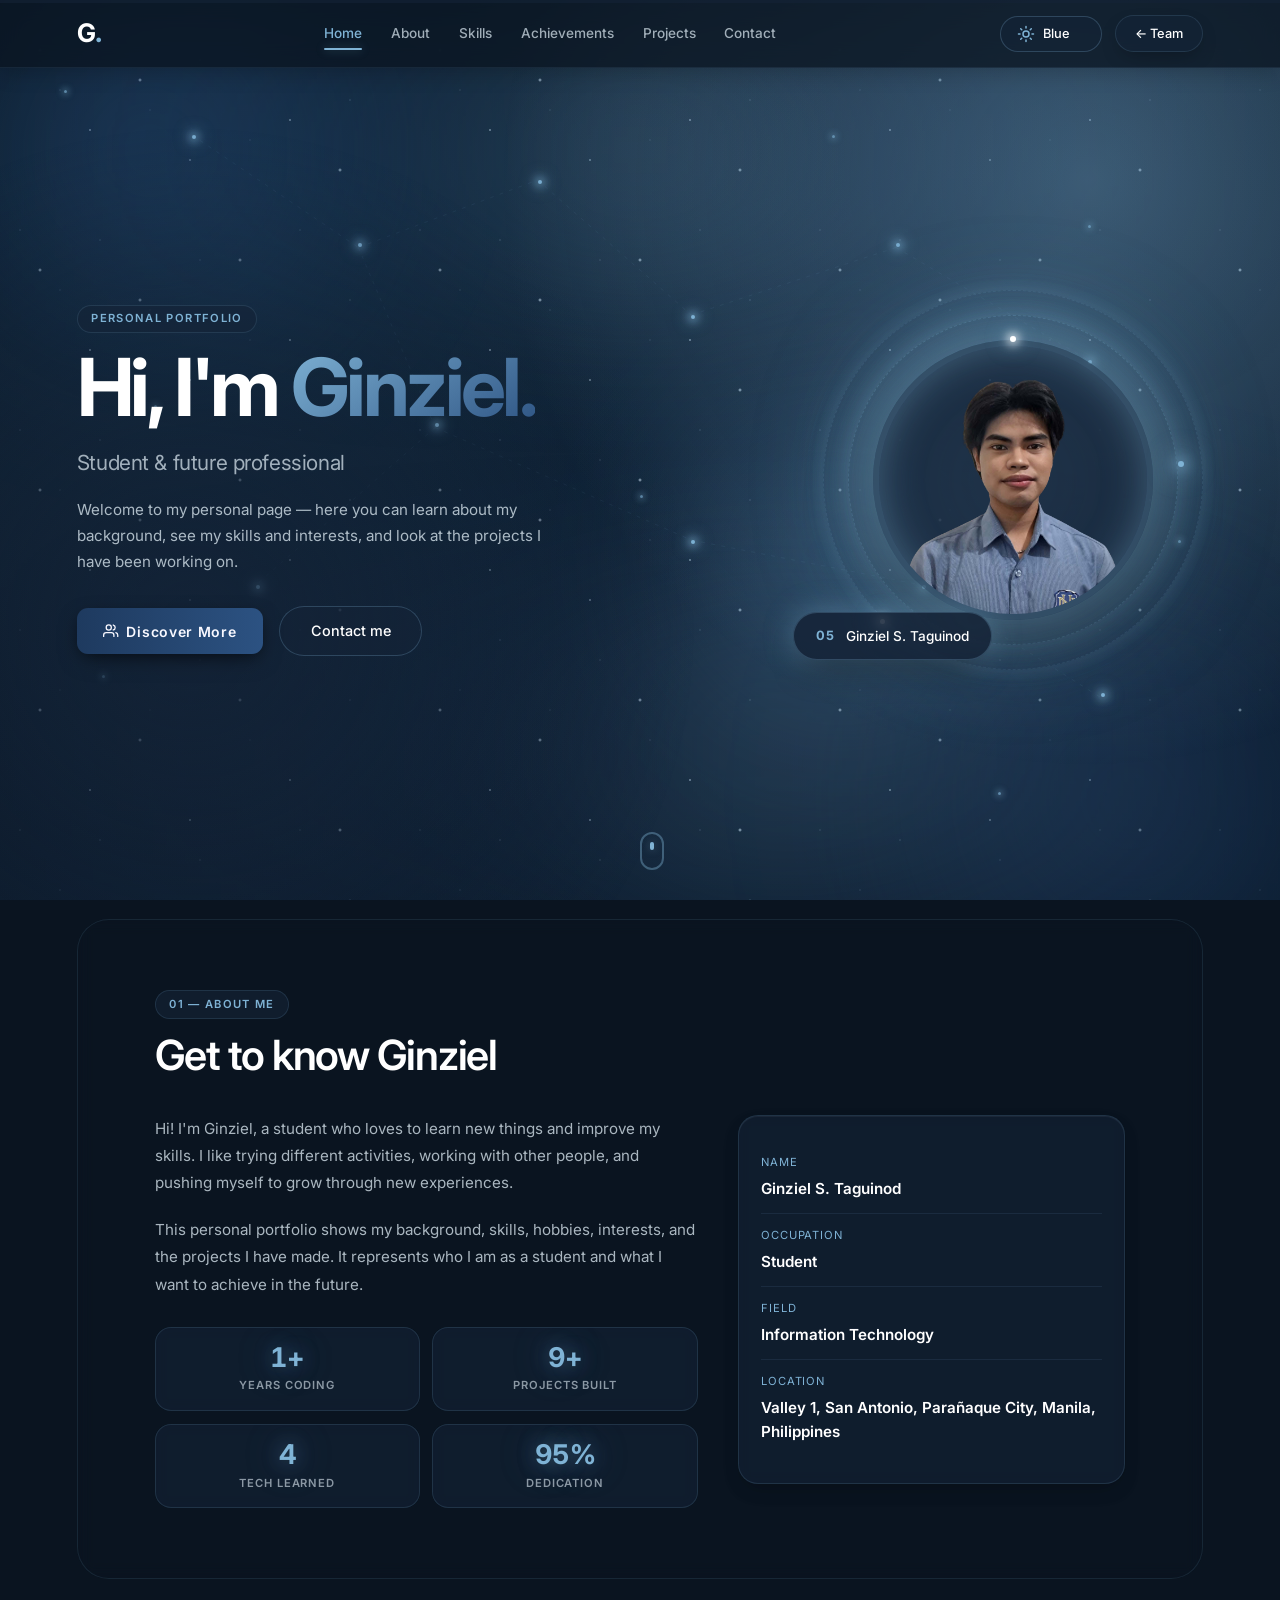
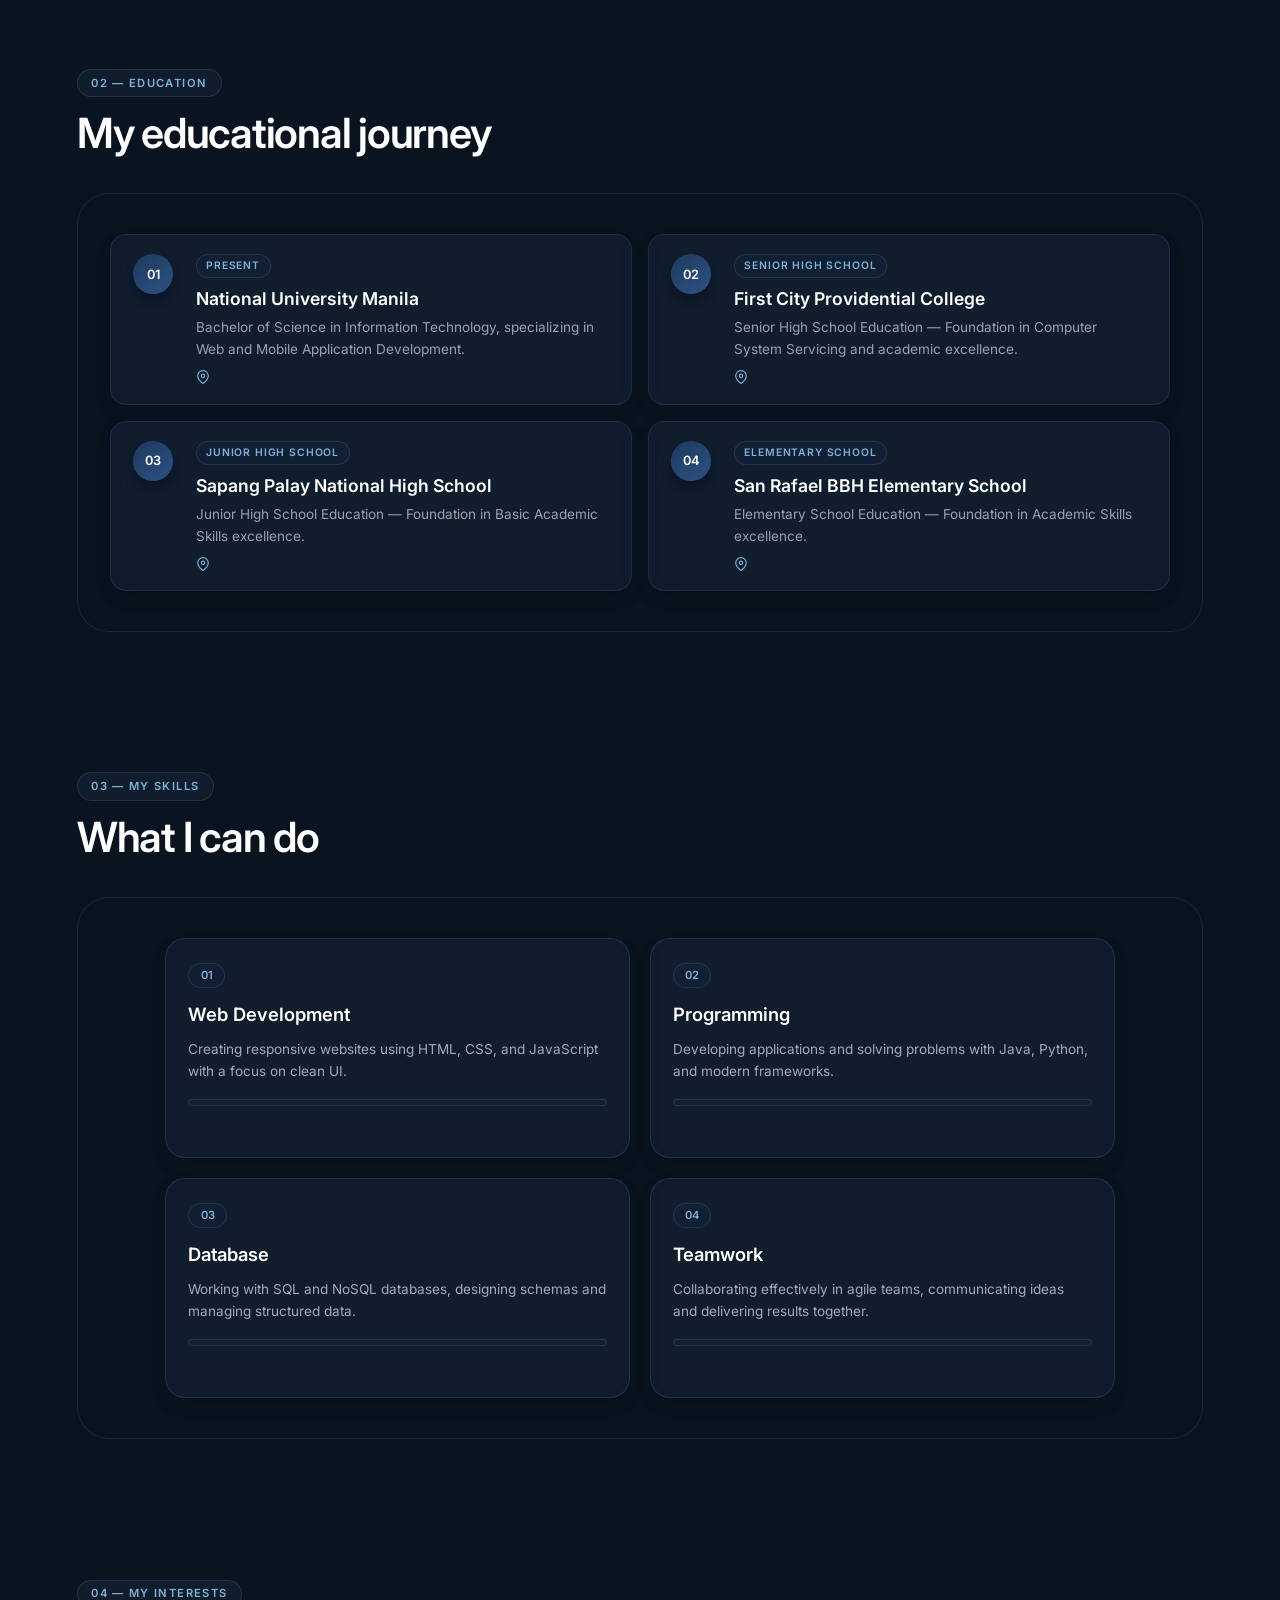
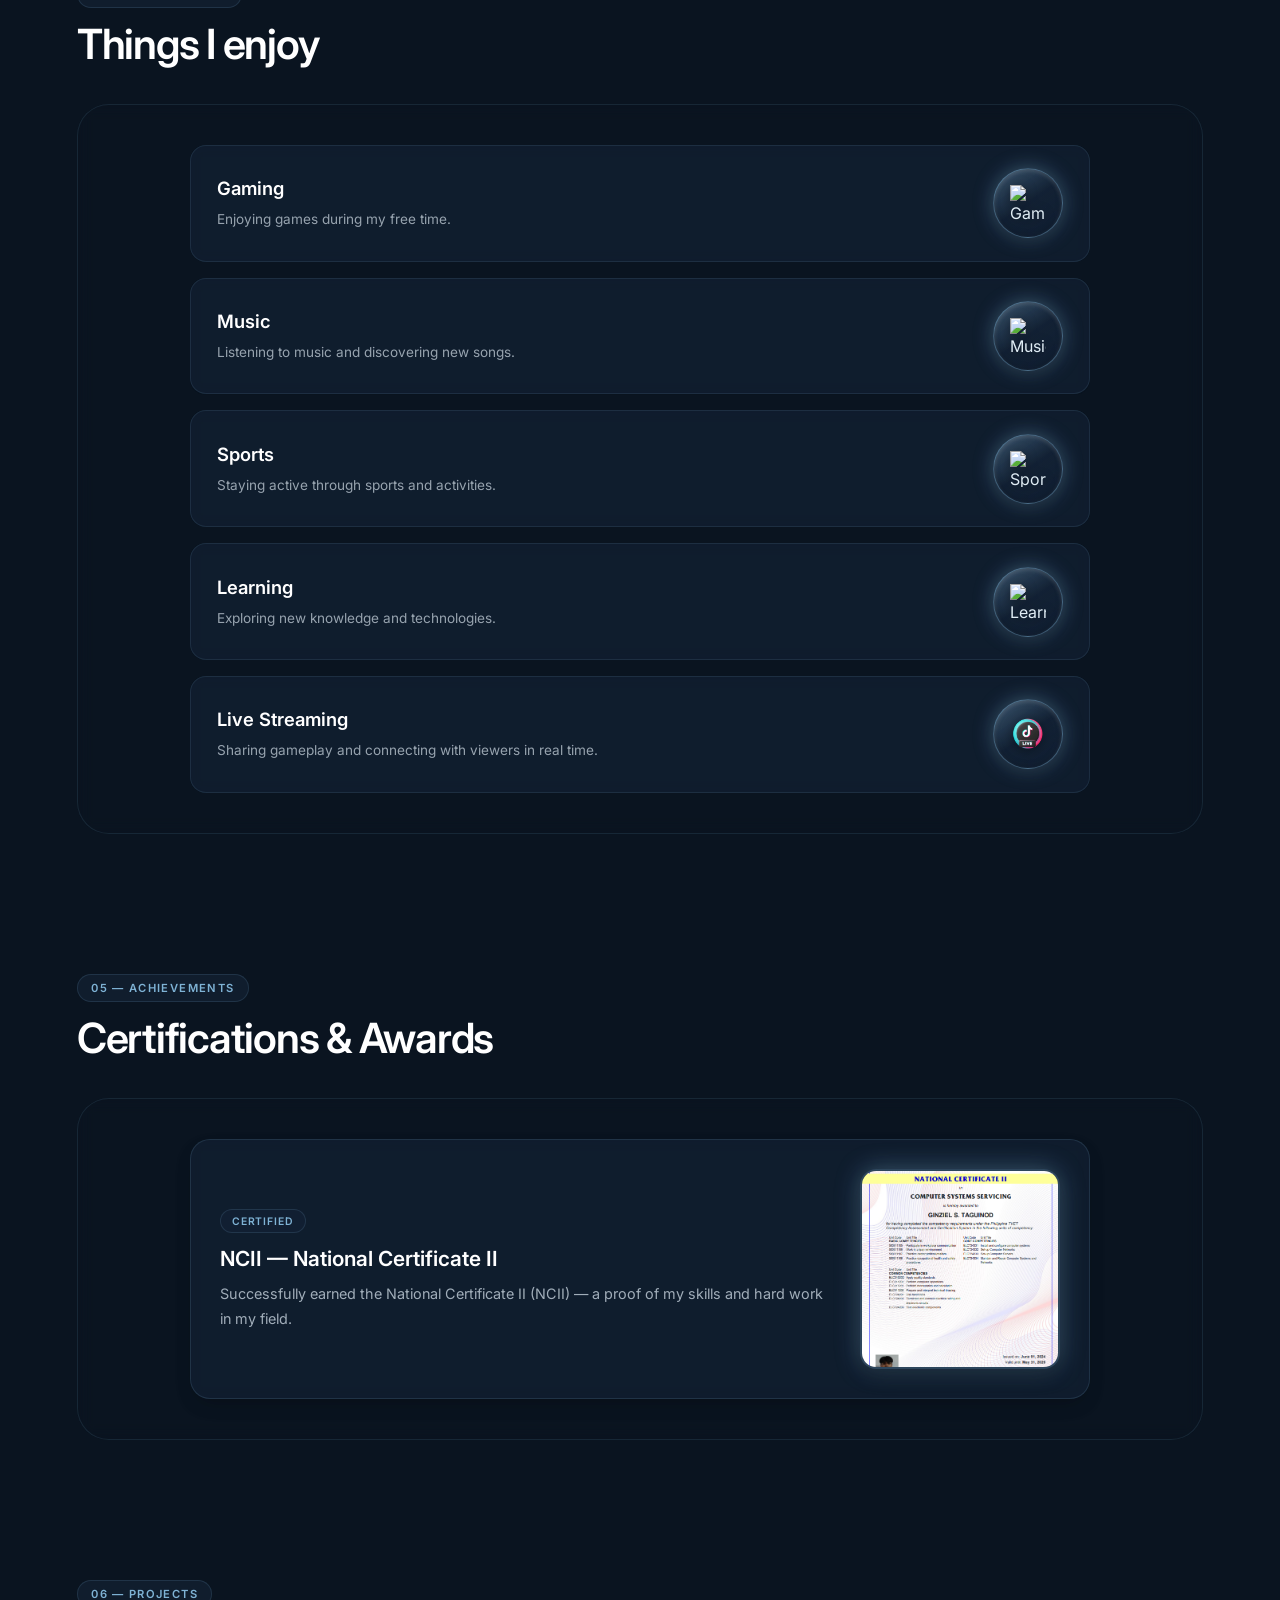
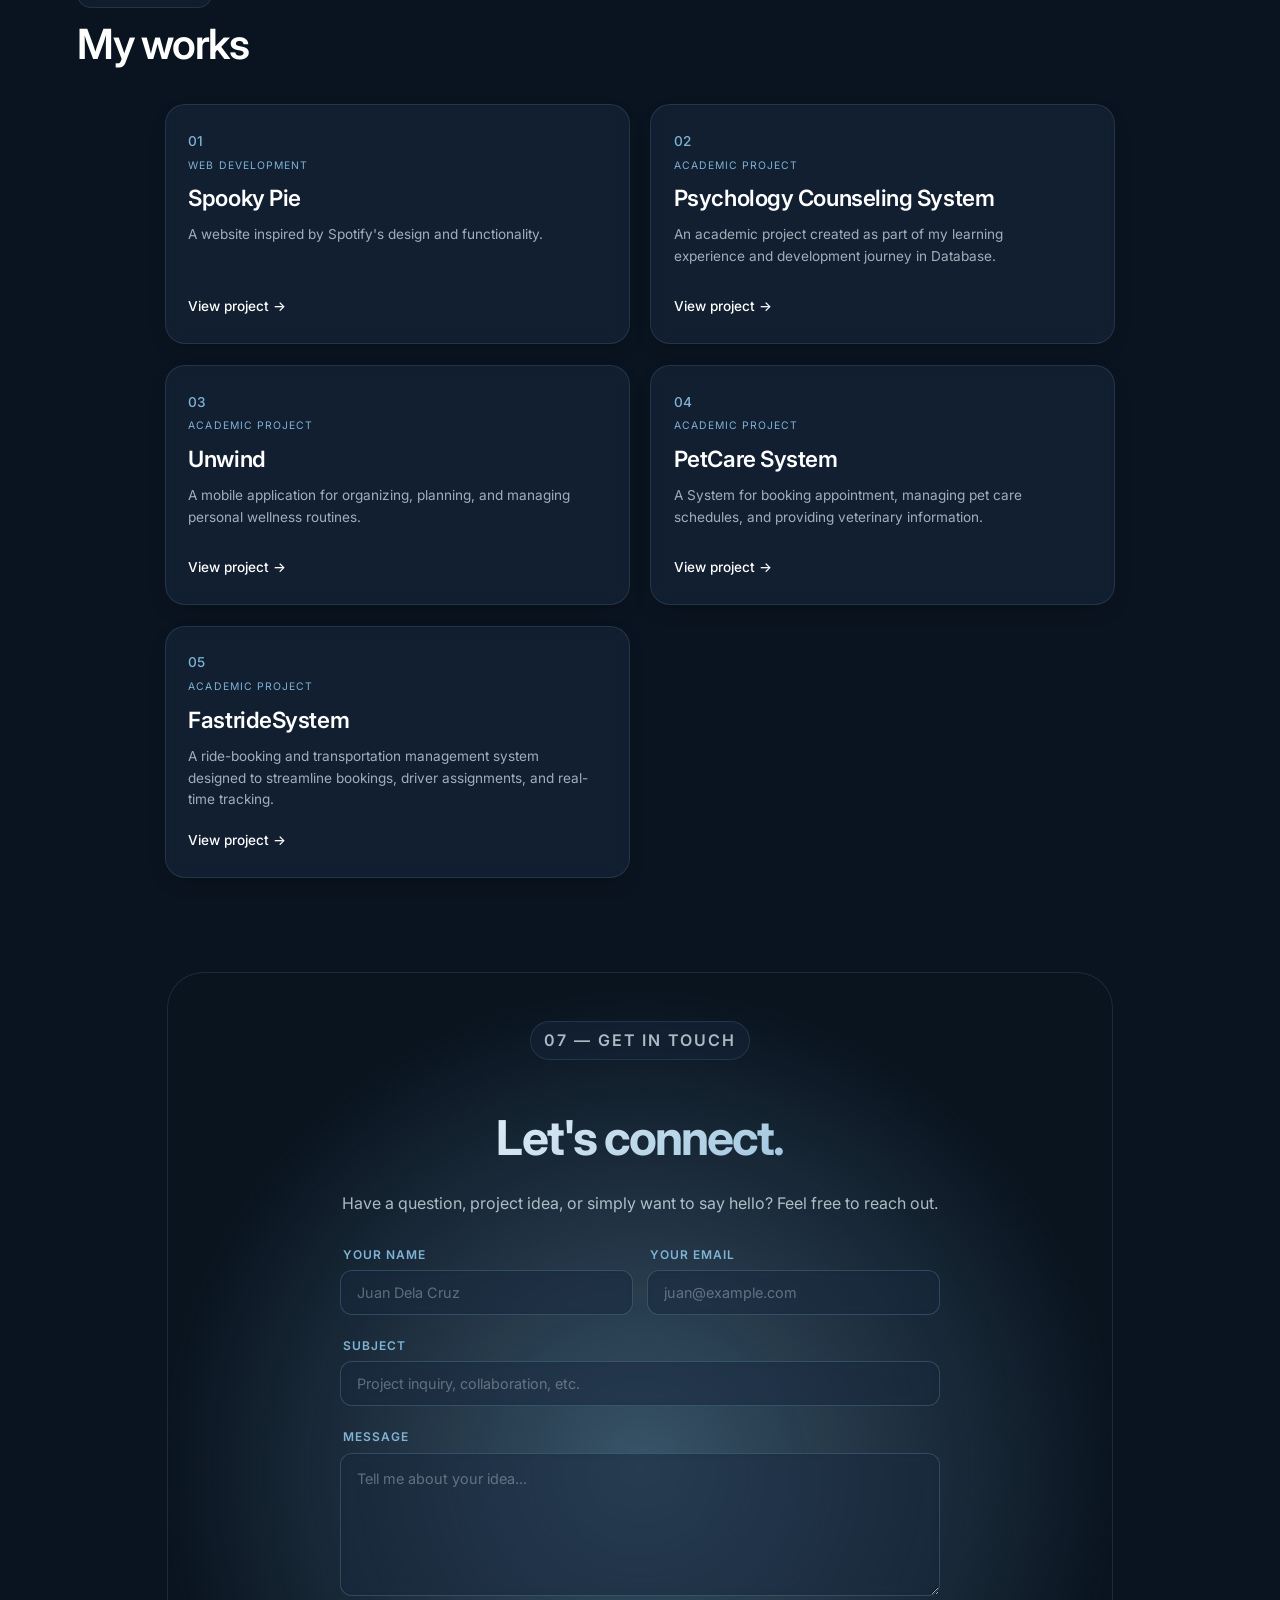
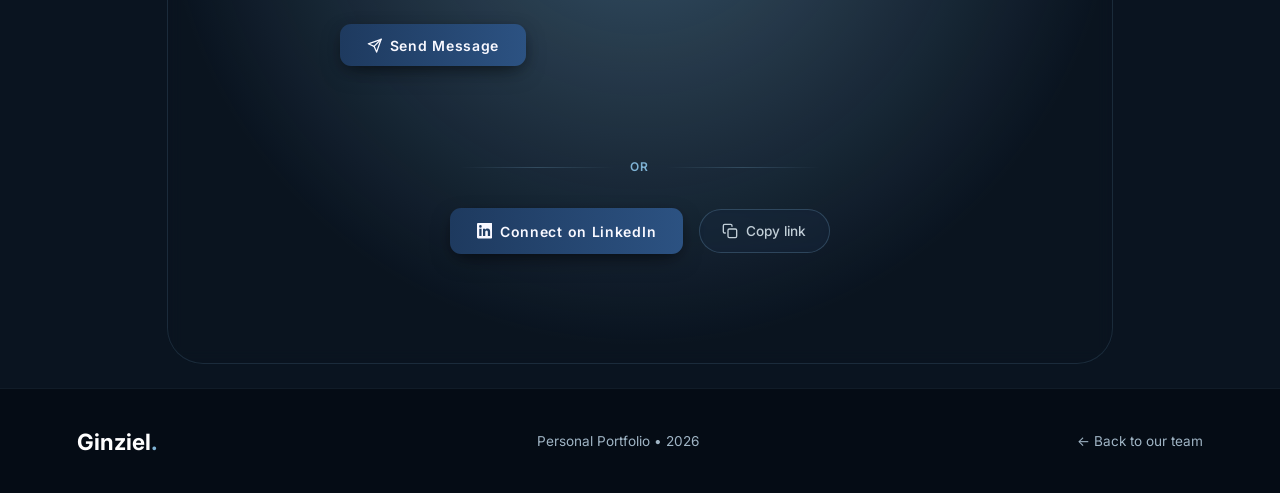
==== commit 75ce5bb7: "Refactor hobby icon section in index.html Removed a duplicate hobby icon image and adjusted the HTML" ====
--- a/Ginziel/index.html
+++ b/Ginziel/index.html
@@ -443,9 +443,8 @@
             <h3>Live Streaming</h3>
             <p>Sharing gameplay and connecting with viewers in real time.</p>
           </div>
-          <div class="hobby-icon hobby-icon-dual">
+          <div class="hobby-icon">
             <img src="../images/Ginziel/Livestream.png" alt="Live Streaming">
-            <img src="../images/Ginziel/Livestream1.png" alt="Live Streaming setup">
           </div>
         </div>
 
--- a/Ginziel/style.css
+++ b/Ginziel/style.css
@@ -50,7 +50,6 @@
   --shadow-glow: 0 0 30px rgba(127, 179, 213, 0.3), 0 0 60px rgba(127, 179, 213, 0.15);
   --transition: all 0.3s cubic-bezier(0.22, 1, 0.36, 1);
 
-  /* 🎨 Theme-aware surfaces (default = blue) */
   --body-bg: #0a1420;
   --body-text: #e0edf5;
   --card-bg: rgba(20, 35, 55, 0.6);
@@ -376,6 +375,17 @@
   line-height: 1.15;
   letter-spacing: -0.03em;
   color: #ffffff;
+}
+
+/* ✅ NEW: Big card wrapper for sections 3–5 */
+.section-card {
+  background: var(--section-bg, rgba(10, 20, 32, 0.5));
+  backdrop-filter: blur(8px);
+  -webkit-backdrop-filter: blur(8px);
+  border-radius: 32px;
+  padding: 2.5rem 2rem;
+  border: 1px solid var(--card-border-soft, rgba(127, 179, 213, 0.08));
+  transition: background 0.6s ease, border-color 0.6s ease;
 }
 
 
@@ -466,9 +476,6 @@
   box-shadow: 0 0 10px var(--accent-glow, rgba(127, 179, 213, 0.6));
 }
 
-/* =========================================
-   NAVBAR ACTIONS
-========================================= */
 .navbar-actions {
   display: flex;
   align-items: center;
@@ -495,9 +502,6 @@
   box-shadow: var(--shadow-glow);
 }
 
-/* =========================================
-   THEME TOGGLE BUTTON
-========================================= */
 .theme-toggle {
   display: inline-flex;
   align-items: center;
@@ -605,10 +609,6 @@
   align-items: center;
 }
 
-
-/* =========================================
-   PRIMARY BUTTON
-========================================= */
 .cssbuttons-io {
   position: relative;
   font-family: inherit;
@@ -677,10 +677,6 @@
 .cssbuttons-io:hover svg { transform: scale(1.15) rotate(-8deg); }
 .cssbuttons-io:active { transform: translateY(-1px); }
 
-
-/* =========================================
-   SECONDARY BUTTON
-========================================= */
 .secondary-button {
   display: inline-flex;
   align-items: center;
@@ -724,8 +720,6 @@
 
 .secondary-button:hover::before { opacity: 1; }
 
-
-/* ================= HERO IMAGE ================= */
 .hero-image {
   flex: 0 0 380px;
   position: relative;
@@ -983,15 +977,10 @@
 
 /* ================= EDUCATION ================= */
 .education {
-  background: var(--section-bg, rgba(10, 20, 32, 0.5));
-  backdrop-filter: blur(8px);
-  -webkit-backdrop-filter: blur(8px);
-  border-radius: 32px;
-  margin: 1.2rem auto;
-  padding: 2.5rem 6%;
-  max-width: calc(1280px - 12%);
-  border: 1px solid var(--card-border-soft, rgba(127, 179, 213, 0.08));
-  transition: background 0.6s ease, border-color 0.6s ease;
+  background: transparent;
+  padding: 70px 6%;
+  max-width: 1280px;
+  margin: 0 auto;
 }
 
 .timeline {
@@ -1261,23 +1250,27 @@
 }
 
 
-/* ================= HOBBIES ================= */
+/* ================= HOBBIES (UPDATED: LEFT TEXT / RIGHT IMAGE) ================= */
 .hobbies { background: transparent; }
 
 .hobbies-grid {
   display: grid;
-  grid-template-columns: repeat(4, 1fr);
+  grid-template-columns: 1fr;
   gap: 1rem;
-  max-width: 950px;
+  max-width: 900px;
   margin: 0 auto;
 }
 
 .hobby {
   position: relative;
+  display: flex;
+  flex-direction: row;
+  align-items: center;
+  justify-content: space-between;
+  gap: 1.5rem;
   background: var(--card-bg, rgba(20, 35, 55, 0.6));
   border-radius: var(--radius-md);
-  padding: 1.6rem 1rem 1.4rem;
-  text-align: center;
+  padding: 1.4rem 1.6rem;
   transition: var(--transition);
   border: 1px solid var(--card-border-soft, rgba(127, 179, 213, 0.12));
   overflow: hidden;
@@ -1297,7 +1290,7 @@
 .hobby:hover {
   background: var(--card-bg-strong, rgba(20, 35, 55, 0.85));
   border-color: var(--accent, rgba(127, 179, 213, 0.5));
-  transform: translateY(-8px);
+  transform: translateY(-6px);
   box-shadow:
     var(--shadow-md),
     0 0 30px var(--accent-glow, rgba(127, 179, 213, 0.35)),
@@ -1307,9 +1300,34 @@
 
 .hobby:hover::before { opacity: 1; }
 
+.hobby-text {
+  flex: 1;
+  min-width: 0;
+  text-align: left;
+}
+
+.hobby-text h3 {
+  font-size: 1.15rem;
+  font-weight: 600;
+  margin-bottom: 0.4rem;
+  color: #ffffff;
+  transition: var(--transition);
+}
+
+.hobby:hover .hobby-text h3 {
+  color: var(--accent, #7fb3d5);
+  text-shadow: 0 0 12px var(--accent-glow, rgba(127, 179, 213, 0.5));
+}
+
+.hobby-text p {
+  color: rgba(224, 237, 245, 0.65);
+  font-size: 0.85rem;
+  line-height: 1.6;
+}
+
 .hobby-icon {
-  width: 60px; height: 60px;
-  margin: 0 auto 0.9rem;
+  flex: 0 0 auto;
+  width: 70px; height: 70px;
   display: flex;
   align-items: center;
   justify-content: center;
@@ -1331,7 +1349,7 @@
 }
 
 .hobby-icon img {
-  width: 32px; height: 32px;
+  width: 36px; height: 36px;
   object-fit: contain;
   transition: transform 0.4s cubic-bezier(0.2, 0.9, 0.3, 1);
   filter: drop-shadow(0 2px 6px rgba(0, 0, 0, 0.35));
@@ -1361,23 +1379,178 @@
   transform: scale(1.15) rotate(-4deg);
 }
 
-.hobby h3 {
-  font-size: 1rem;
+/* Dual-image icon for Live Streaming */
+.hobby-icon-dual {
+  width: 90px;
+  height: 70px;
+  display: flex;
+  align-items: center;
+  justify-content: center;
+  gap: 4px;
+  border-radius: 40px;
+  background: linear-gradient(
+    145deg,
+    var(--accent-glow, rgba(127, 179, 213, 0.35)) 0%,
+    var(--card-bg-strong, rgba(74, 122, 181, 0.25)) 50%,
+    var(--card-bg, rgba(44, 82, 130, 0.2)) 100%
+  );
+  box-shadow:
+    0 8px 16px -8px rgba(0, 0, 0, 0.3),
+    inset 0 2px 4px rgba(255, 255, 255, 0.15),
+    inset 0 -2px 6px rgba(0, 0, 0, 0.15),
+    0 0 20px var(--accent-glow, rgba(127, 179, 213, 0.2));
+  border: 1.5px solid var(--border-bright, rgba(127, 179, 213, 0.35));
+  transition: var(--transition);
+  position: relative;
+}
+
+.hobby-icon-dual img {
+  width: 34px;
+  height: 34px;
+  object-fit: contain;
+  transition: transform 0.4s cubic-bezier(0.2, 0.9, 0.3, 1);
+  filter: drop-shadow(0 2px 6px rgba(0, 0, 0, 0.35));
+  position: relative;
+  z-index: 2;
+  border-radius: 50%;
+}
+
+.hobby:hover .hobby-icon-dual {
+  transform: scale(1.08);
+  background: linear-gradient(
+    145deg,
+    var(--accent-glow, rgba(127, 179, 213, 0.55)) 0%,
+    var(--card-bg-strong, rgba(74, 122, 181, 0.45)) 50%,
+    var(--card-bg, rgba(44, 82, 130, 0.35)) 100%
+  );
+  border-color: var(--accent, rgba(180, 215, 240, 0.7));
+  box-shadow:
+    0 12px 24px -10px rgba(0, 0, 0, 0.4),
+    inset 0 3px 6px rgba(255, 255, 255, 0.25),
+    inset 0 -3px 8px rgba(0, 0, 0, 0.2),
+    0 0 30px var(--accent-glow, rgba(127, 179, 213, 0.6)),
+    0 0 60px var(--accent-glow, rgba(127, 179, 213, 0.35)),
+    0 0 100px var(--accent-glow, rgba(127, 179, 213, 0.15));
+}
+
+.hobby:hover .hobby-icon-dual img {
+  transform: scale(1.1) rotate(-4deg);
+}
+
+
+/* ================= ACHIEVEMENTS (UPDATED: RIGHT IMAGE) ================= */
+.achievements {
+  background: transparent;
+}
+
+.achievements-grid {
+  display: grid;
+  grid-template-columns: 1fr;
+  gap: 1.5rem;
+  max-width: 900px;
+  margin: 0 auto;
+}
+
+.achievement-card {
+  display: flex;
+  flex-direction: row;
+  align-items: center;
+  justify-content: space-between;
+  gap: 1.8rem;
+  background: var(--card-bg, rgba(20, 35, 55, 0.6));
+  border-radius: var(--radius-lg);
+  padding: 1.8rem;
+  border: 1px solid var(--card-border, rgba(127, 179, 213, 0.15));
+  box-shadow: var(--shadow-sm);
+  transition: var(--transition);
+  backdrop-filter: blur(8px);
+}
+
+.achievement-card:hover {
+  transform: translateY(-6px);
+  border-color: var(--accent, rgba(127, 179, 213, 0.5));
+  box-shadow:
+    var(--shadow-md),
+    0 0 30px var(--accent-glow, rgba(127, 179, 213, 0.35)),
+    0 0 60px var(--accent-glow, rgba(127, 179, 213, 0.2));
+}
+
+.achievement-content {
+  flex: 1;
+  min-width: 0;
+  text-align: left;
+}
+
+.achievement-badge {
+  display: inline-block;
+  font-size: 0.65rem;
   font-weight: 600;
-  margin-bottom: 0.4rem;
+  color: var(--accent, #7fb3d5);
+  background: var(--card-bg, rgba(127, 179, 213, 0.1));
+  text-transform: uppercase;
+  letter-spacing: 0.08em;
+  padding: 0.2rem 0.7rem;
+  border-radius: 40px;
+  margin-bottom: 0.6rem;
+  border: 1px solid var(--card-border, rgba(127, 179, 213, 0.15));
+  transition: var(--transition);
+}
+
+.achievement-card:hover .achievement-badge {
+  background: var(--primary-soft, #2c5282);
+  color: white;
+  border-color: var(--primary-soft, #2c5282);
+}
+
+.achievement-content h3 {
+  font-size: 1.3rem;
+  font-weight: 600;
   color: #ffffff;
+  margin-bottom: 0.5rem;
   transition: var(--transition);
 }
 
-.hobby:hover h3 {
+.achievement-card:hover .achievement-content h3 {
   color: var(--accent, #7fb3d5);
-  text-shadow: 0 0 12px var(--accent-glow, rgba(127, 179, 213, 0.5));
-}
-
-.hobby p {
-  color: rgba(224, 237, 245, 0.65);
-  font-size: 0.78rem;
-  line-height: 1.55;
+  text-shadow: 0 0 12px var(--accent-glow, rgba(127, 179, 213, 0.4));
+}
+
+.achievement-content p {
+  color: rgba(224, 237, 245, 0.7);
+  font-size: 0.9rem;
+  line-height: 1.7;
+}
+
+.achievement-image {
+  flex: 0 0 200px;
+  height: 200px;
+  border-radius: var(--radius-md);
+  overflow: hidden;
+  border: 2px solid var(--card-border-strong, rgba(127, 179, 213, 0.25));
+  box-shadow:
+    0 8px 20px -6px rgba(0, 0, 0, 0.4),
+    0 0 25px var(--accent-glow, rgba(127, 179, 213, 0.15));
+  transition: var(--transition);
+  background: var(--card-bg-solid, rgba(20, 35, 55, 0.75));
+}
+
+.achievement-card:hover .achievement-image {
+  border-color: var(--accent, #7fb3d5);
+  box-shadow:
+    0 12px 28px -8px rgba(0, 0, 0, 0.5),
+    0 0 35px var(--accent-glow, rgba(127, 179, 213, 0.3)),
+    0 0 70px var(--accent-glow, rgba(127, 179, 213, 0.15));
+}
+
+.achievement-image img {
+  width: 100%;
+  height: 100%;
+  object-fit: cover;
+  transition: transform 0.6s cubic-bezier(0.2, 0.9, 0.3, 1);
+}
+
+.achievement-card:hover .achievement-image img {
+  transform: scale(1.06);
 }
 
 
@@ -1512,8 +1685,6 @@
   margin-bottom: 1.8rem;
 }
 
-
-/* ================= CONTACT FORM ================= */
 .contact-form {
   max-width: 600px;
   margin: 0 auto 2rem;
@@ -1695,6 +1866,71 @@
   text-transform: uppercase;
   letter-spacing: 0.15em;
   transition: color 0.6s ease;
+}
+
+.contact-actions {
+  display: flex;
+  align-items: center;
+  justify-content: center;
+  gap: 1rem;
+  flex-wrap: wrap;
+  margin-bottom: 1rem;
+}
+
+.copy-link {
+  display: inline-flex;
+  align-items: center;
+  gap: 0.5rem;
+  padding: 0.8rem 1.4rem;
+  border-radius: 50px;
+  background: var(--card-bg, rgba(127, 179, 213, 0.08));
+  border: 1.5px solid var(--card-border-strong, rgba(127, 179, 213, 0.25));
+  color: rgba(224, 237, 245, 0.85);
+  font-family: inherit;
+  font-size: 0.85rem;
+  font-weight: 500;
+  cursor: pointer;
+  transition: var(--transition);
+  backdrop-filter: blur(4px);
+}
+
+.copy-link:hover {
+  border-color: var(--accent, #7fb3d5);
+  color: var(--accent, #7fb3d5);
+  background: var(--card-bg-strong, rgba(127, 179, 213, 0.15));
+  transform: translateY(-3px);
+  box-shadow:
+    0 0 20px var(--accent-glow, rgba(127, 179, 213, 0.3)),
+    0 0 40px var(--accent-glow, rgba(127, 179, 213, 0.15));
+}
+
+.copy-link.copied {
+  border-color: var(--accent, #4a7ab5);
+  color: var(--accent, #4a7ab5);
+  background: var(--card-bg-strong, rgba(74, 122, 181, 0.15));
+}
+
+.copy-notification {
+  display: inline-flex;
+  align-items: center;
+  gap: 0.5rem;
+  padding: 0.5rem 1.1rem;
+  border-radius: 40px;
+  background: var(--card-bg, rgba(74, 122, 181, 0.15));
+  border: 1px solid var(--accent, rgba(74, 122, 181, 0.4));
+  color: var(--accent, #7fb3d5);
+  font-size: 0.8rem;
+  font-weight: 500;
+  opacity: 0;
+  transform: translateY(8px);
+  transition: opacity 0.3s ease, transform 0.3s ease, color 0.6s ease;
+  pointer-events: none;
+  margin-top: 0.5rem;
+}
+
+.copy-notification.show {
+  opacity: 1;
+  transform: translateY(0);
 }
 
 
@@ -1809,75 +2045,6 @@
 
 
 /* =========================================
-   CONTACT ACTIONS + COPY BUTTON
-========================================= */
-.contact-actions {
-  display: flex;
-  align-items: center;
-  justify-content: center;
-  gap: 1rem;
-  flex-wrap: wrap;
-  margin-bottom: 1rem;
-}
-
-.copy-link {
-  display: inline-flex;
-  align-items: center;
-  gap: 0.5rem;
-  padding: 0.8rem 1.4rem;
-  border-radius: 50px;
-  background: var(--card-bg, rgba(127, 179, 213, 0.08));
-  border: 1.5px solid var(--card-border-strong, rgba(127, 179, 213, 0.25));
-  color: rgba(224, 237, 245, 0.85);
-  font-family: inherit;
-  font-size: 0.85rem;
-  font-weight: 500;
-  cursor: pointer;
-  transition: var(--transition);
-  backdrop-filter: blur(4px);
-}
-
-.copy-link:hover {
-  border-color: var(--accent, #7fb3d5);
-  color: var(--accent, #7fb3d5);
-  background: var(--card-bg-strong, rgba(127, 179, 213, 0.15));
-  transform: translateY(-3px);
-  box-shadow:
-    0 0 20px var(--accent-glow, rgba(127, 179, 213, 0.3)),
-    0 0 40px var(--accent-glow, rgba(127, 179, 213, 0.15));
-}
-
-.copy-link.copied {
-  border-color: var(--accent, #4a7ab5);
-  color: var(--accent, #4a7ab5);
-  background: var(--card-bg-strong, rgba(74, 122, 181, 0.15));
-}
-
-.copy-notification {
-  display: inline-flex;
-  align-items: center;
-  gap: 0.5rem;
-  padding: 0.5rem 1.1rem;
-  border-radius: 40px;
-  background: var(--card-bg, rgba(74, 122, 181, 0.15));
-  border: 1px solid var(--accent, rgba(74, 122, 181, 0.4));
-  color: var(--accent, #7fb3d5);
-  font-size: 0.8rem;
-  font-weight: 500;
-  opacity: 0;
-  transform: translateY(8px);
-  transition: opacity 0.3s ease, transform 0.3s ease, color 0.6s ease;
-  pointer-events: none;
-  margin-top: 0.5rem;
-}
-
-.copy-notification.show {
-  opacity: 1;
-  transform: translateY(0);
-}
-
-
-/* =========================================
    RESPONSIVE
 ========================================= */
 @media (max-width: 1024px) {
@@ -1909,13 +2076,26 @@
   .orbit-2 { width: 310px; height: 310px; }
   .cosmic-glow { width: 350px; height: 350px; }
   .about-grid { grid-template-columns: 1fr; gap: 1.8rem; }
-  .hobbies-grid { grid-template-columns: repeat(2, 1fr); }
   .skills-grid { grid-template-columns: 1fr; }
   .projects-grid { grid-template-columns: 1fr; }
   .contact { border-radius: 28px; margin: 1.2rem 1rem; }
   footer { flex-direction: column; text-align: center; }
   .back-to-top { bottom: 20px; right: 20px; width: 42px; height: 42px; }
   .contact-actions { flex-direction: column; }
+
+  .achievement-card {
+    flex-direction: column;
+    text-align: center;
+    gap: 1.2rem;
+  }
+  .achievement-image {
+    flex: 0 0 auto;
+    width: 200px;
+    height: 200px;
+  }
+  .achievement-content {
+    text-align: center;
+  }
 }
 
 @media (max-width: 600px) {
@@ -1924,6 +2104,40 @@
   .contact-form .cssbuttons-io { width: 100%; justify-content: center; }
   .theme-toggle-label { display: none; }
   .theme-toggle { padding: 0.5rem; width: 38px; height: 38px; justify-content: center; }
+
+  .achievement-image {
+    width: 160px;
+    height: 160px;
+  }
+  .achievement-content h3 {
+    font-size: 1.1rem;
+  }
+
+  .section-card {
+    padding: 1.8rem 1.2rem;
+    border-radius: 24px;
+  }
+
+  .hobby {
+    padding: 1.1rem 1.2rem;
+    gap: 1rem;
+  }
+  .hobby-icon {
+    width: 56px;
+    height: 56px;
+  }
+  .hobby-icon img {
+    width: 28px;
+    height: 28px;
+  }
+  .hobby-icon-dual {
+    width: 74px;
+    height: 56px;
+  }
+  .hobby-icon-dual img {
+    width: 26px;
+    height: 26px;
+  }
 }
 
 @media (max-width: 500px) {
@@ -1936,13 +2150,42 @@
   .cosmic-glow { width: 290px; height: 290px; }
   .floating-card { left: -5px; bottom: -5px; padding: 0.6rem 1rem; }
   .floating-card p { font-size: 0.7rem; }
-  .hobbies-grid { grid-template-columns: 1fr; }
   .timeline-item { flex-direction: column; gap: 0.8rem; }
   .project-card { padding: 1.4rem; min-height: 220px; }
   .project-card h3 { font-size: 1.2rem; }
   .cssbuttons-io { font-size: 13px; padding: 0.85em 1.6em; }
   .back-to-top { bottom: 15px; right: 15px; width: 38px; height: 38px; }
   .copy-link { font-size: 0.8rem; padding: 0.7rem 1.2rem; }
+
+  .achievement-image {
+    width: 130px;
+    height: 130px;
+  }
+  .achievement-card {
+    padding: 1.4rem;
+  }
+
+  .section-card {
+    padding: 1.4rem 1rem;
+    border-radius: 20px;
+  }
+
+  .hobby {
+    flex-direction: column;
+    text-align: center;
+    gap: 0.8rem;
+  }
+  .hobby-text {
+    text-align: center;
+  }
+  .hobby-icon {
+    width: 60px;
+    height: 60px;
+  }
+  .hobby-icon-dual {
+    width: 90px;
+    height: 60px;
+  }
 }
 
 
@@ -2533,8 +2776,9 @@
     radial-gradient(circle at 15% 70%, rgba(74, 30, 95, 0.2), transparent 40%);
 }
 
+
 /* =========================================
-   HIDE DEFAULT CURSOR (custom trail lang ang lalabas)
+   HIDE DEFAULT CURSOR
 ========================================= */
 @media (hover: hover) and (pointer: fine) {
   * {
@@ -2558,12 +2802,12 @@
   .skill-card,
   .hobby,
   .project-card,
-  .stat-card {
+  .stat-card,
+  .achievement-card {
     cursor: none !important;
   }
 }
 
-/* Sa mobile / touch devices, ibalik ang normal cursor */
 @media (hover: none), (pointer: coarse) {
   * {
     cursor: auto !important;
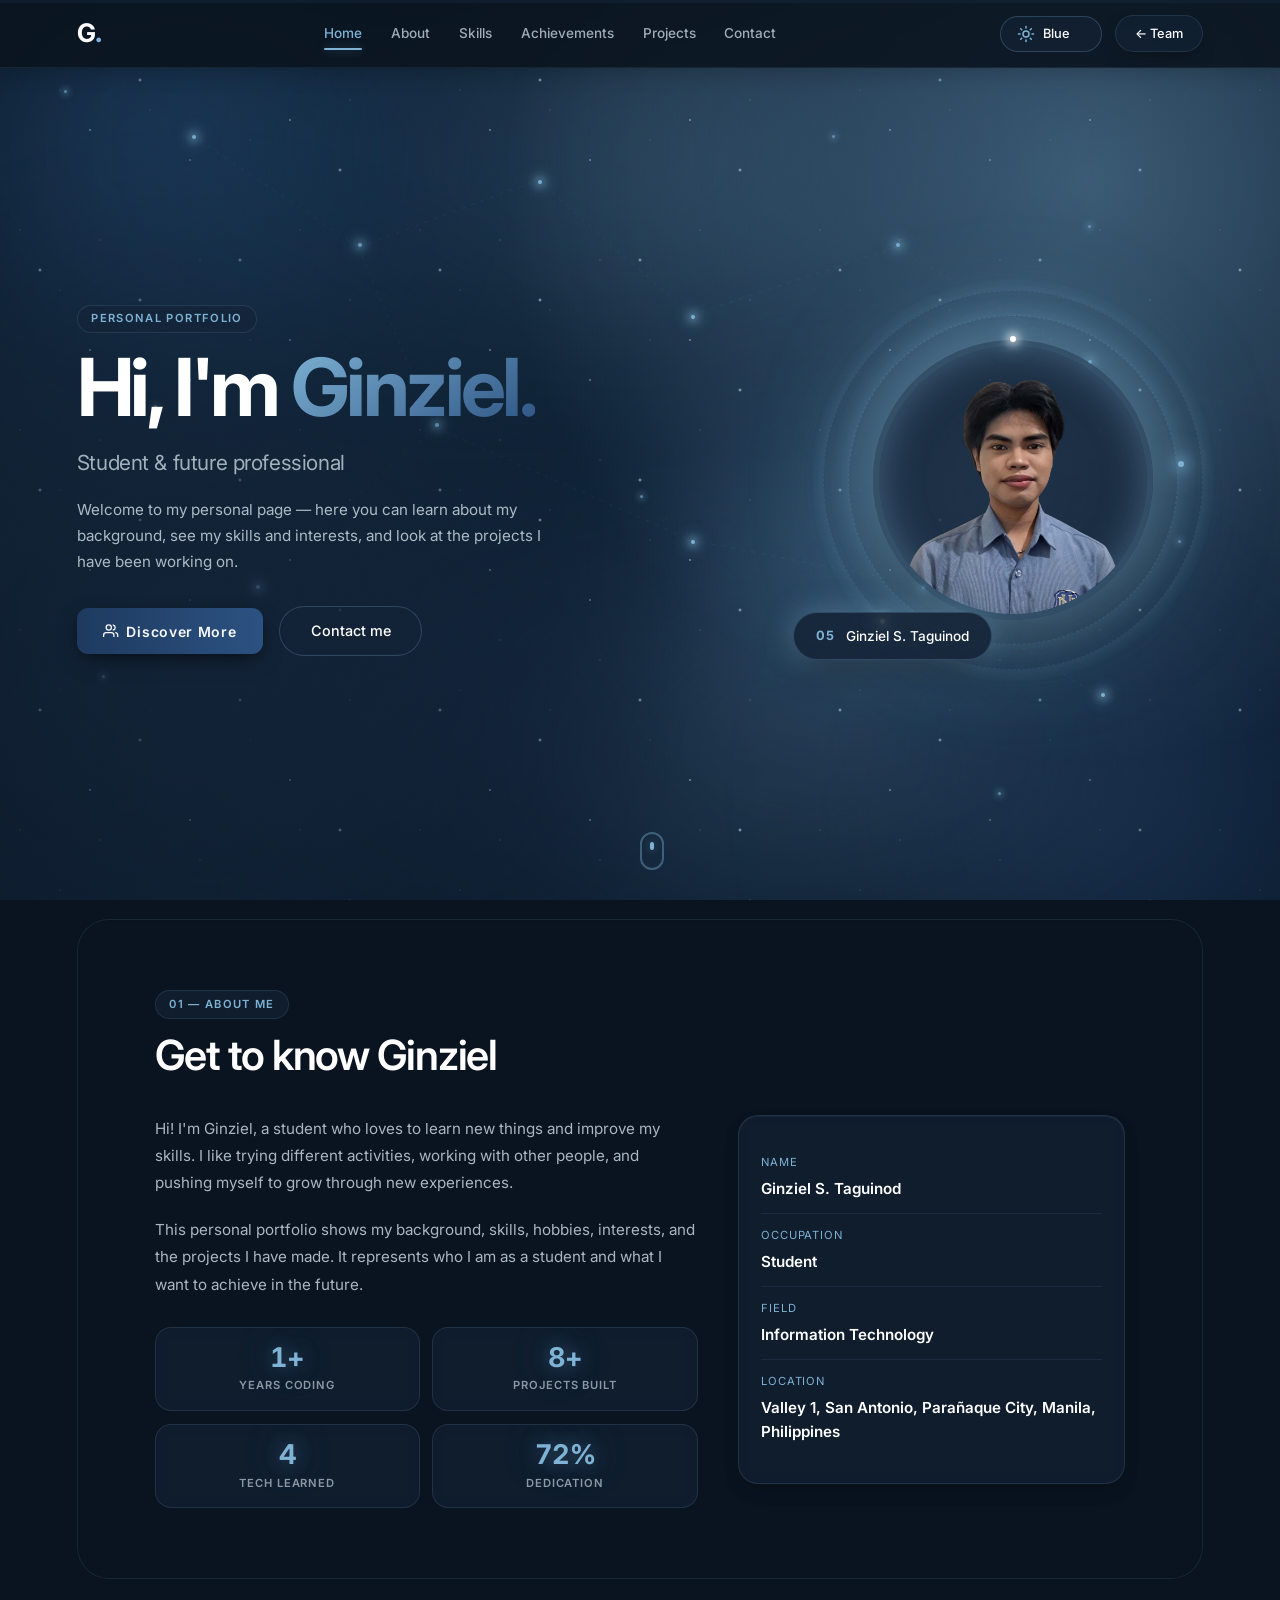
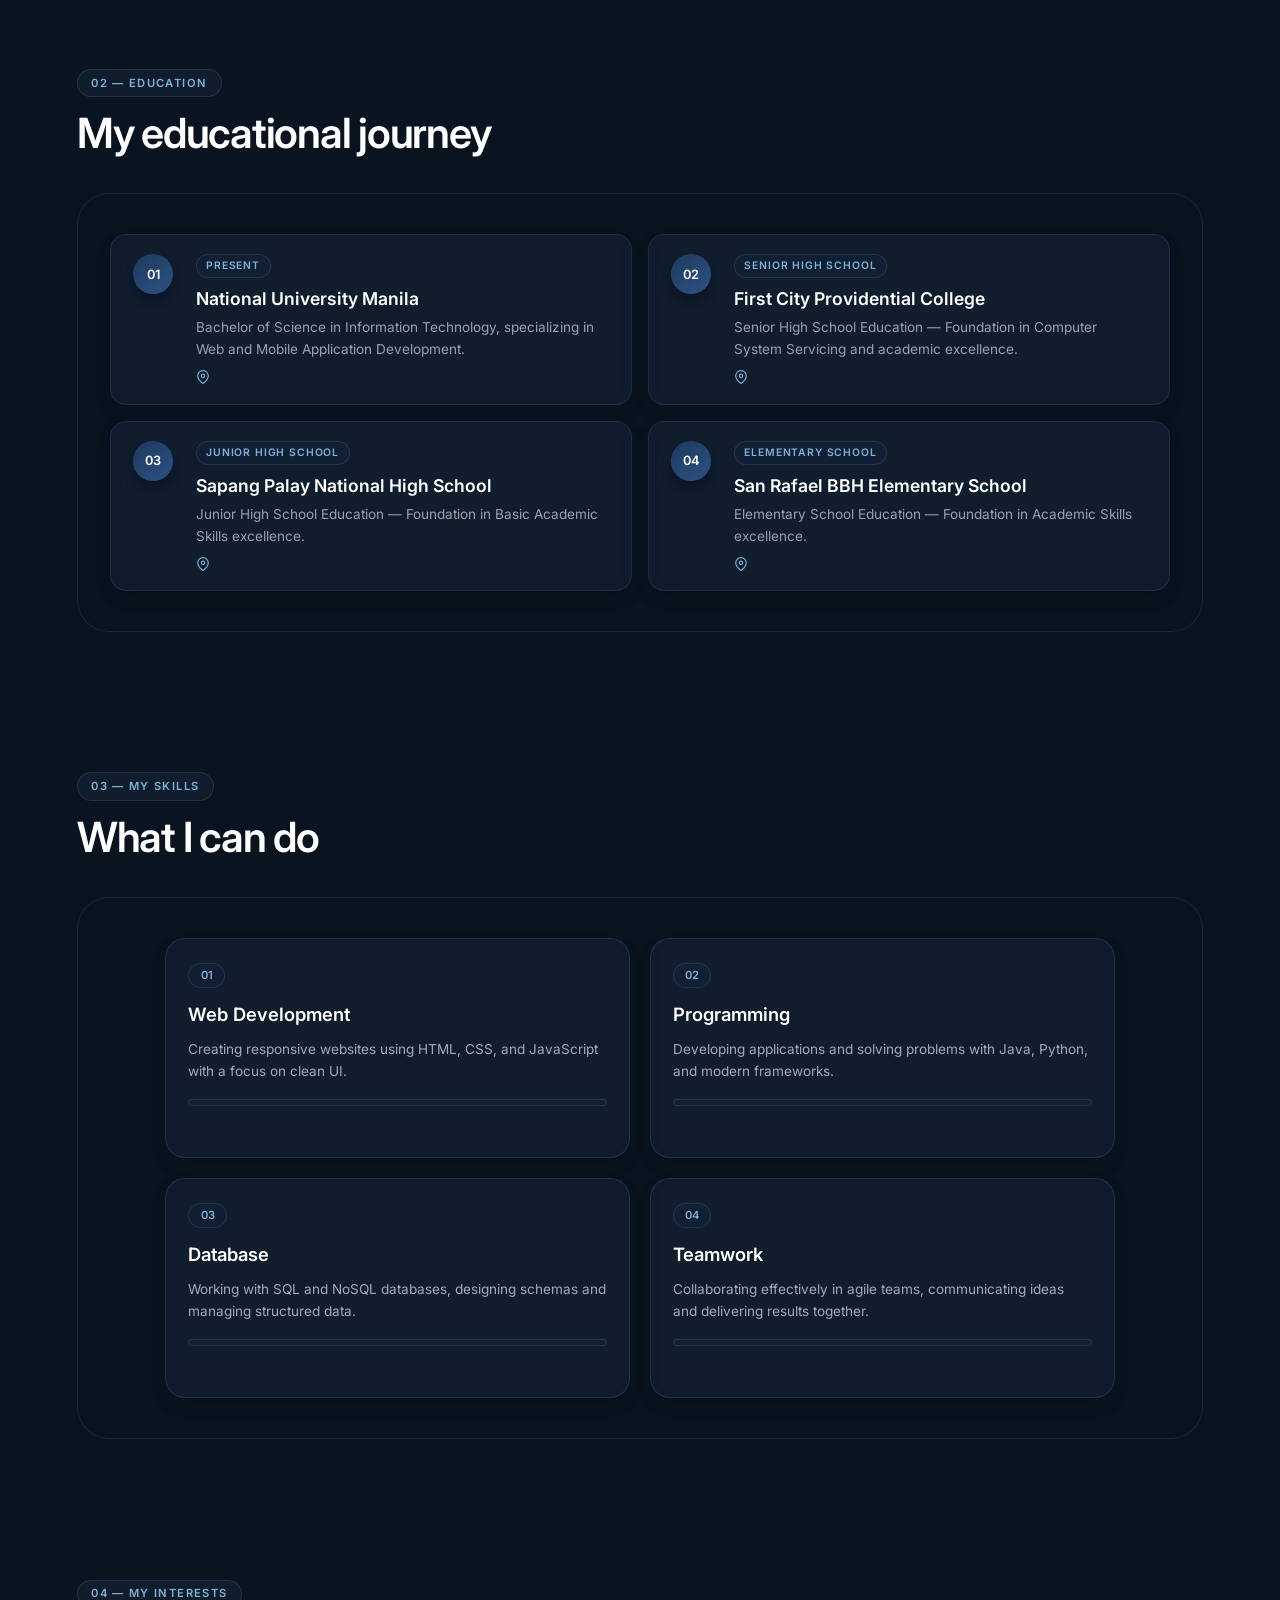
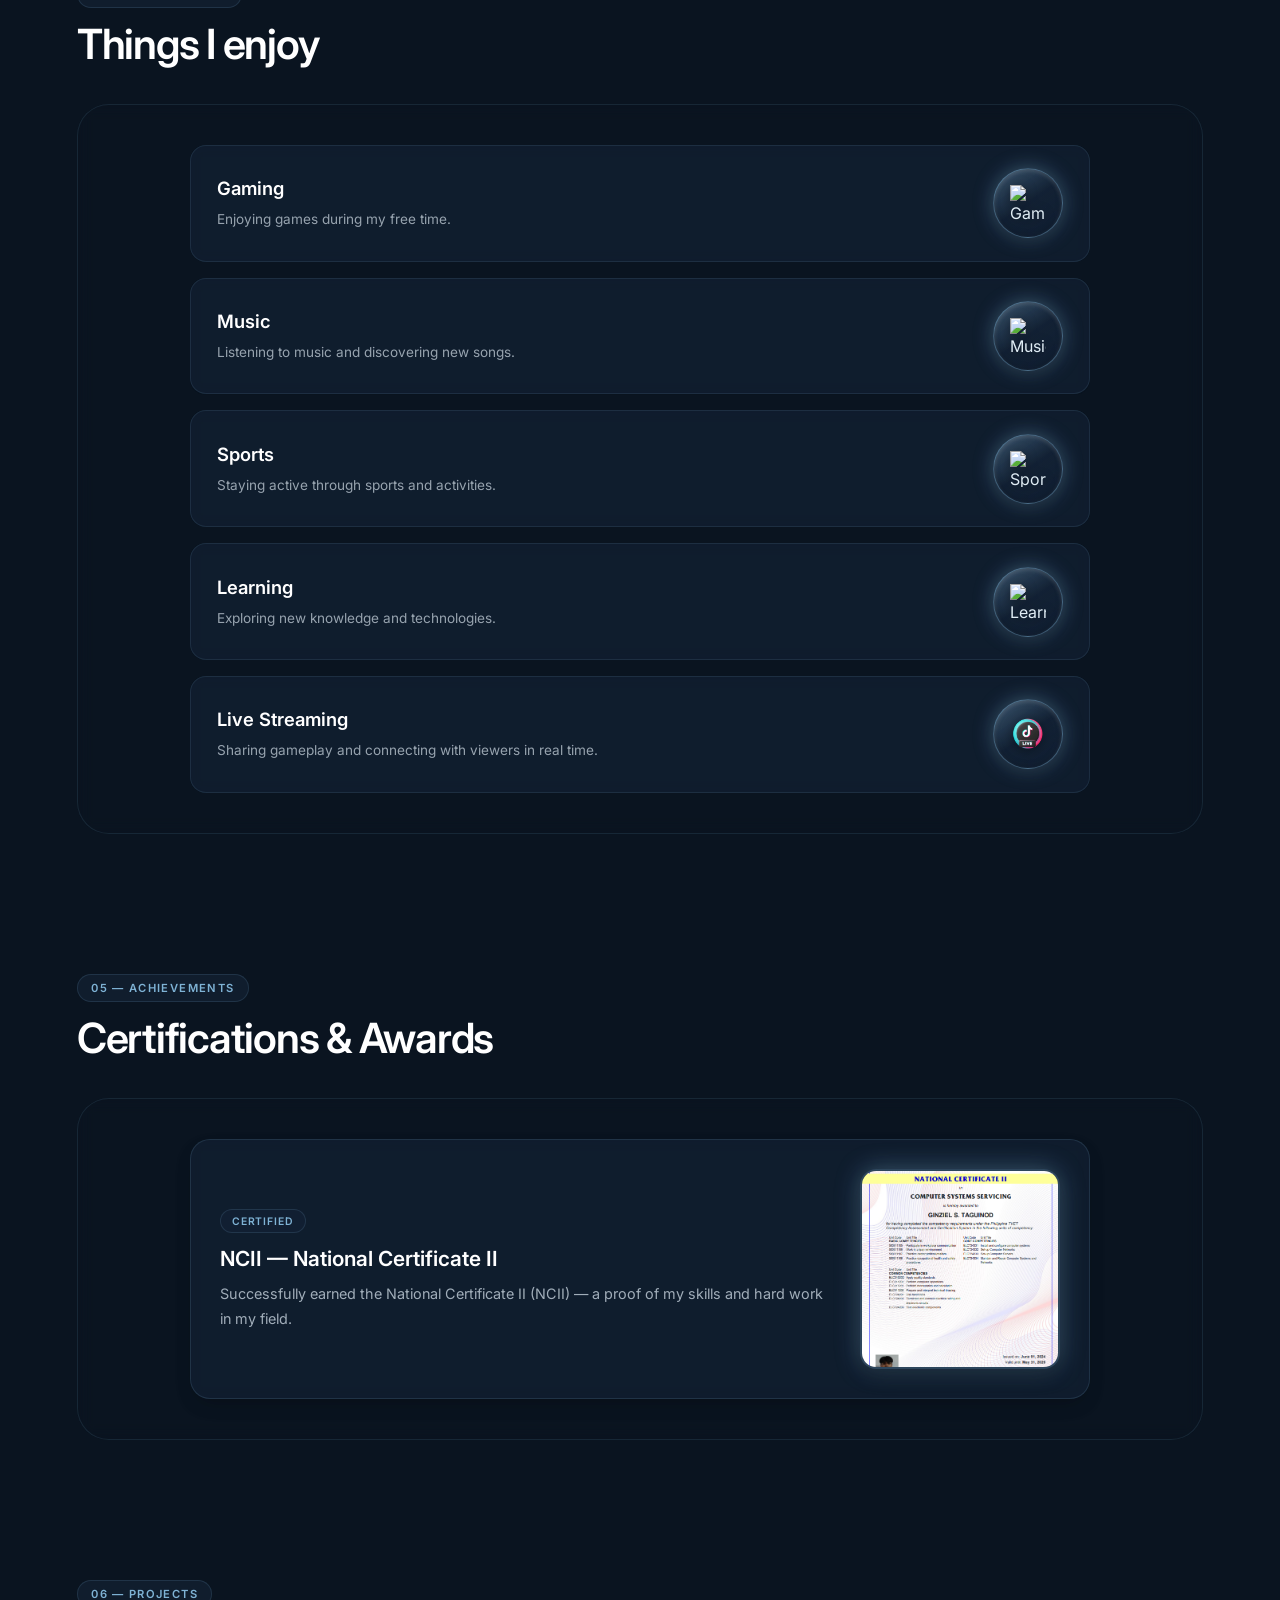
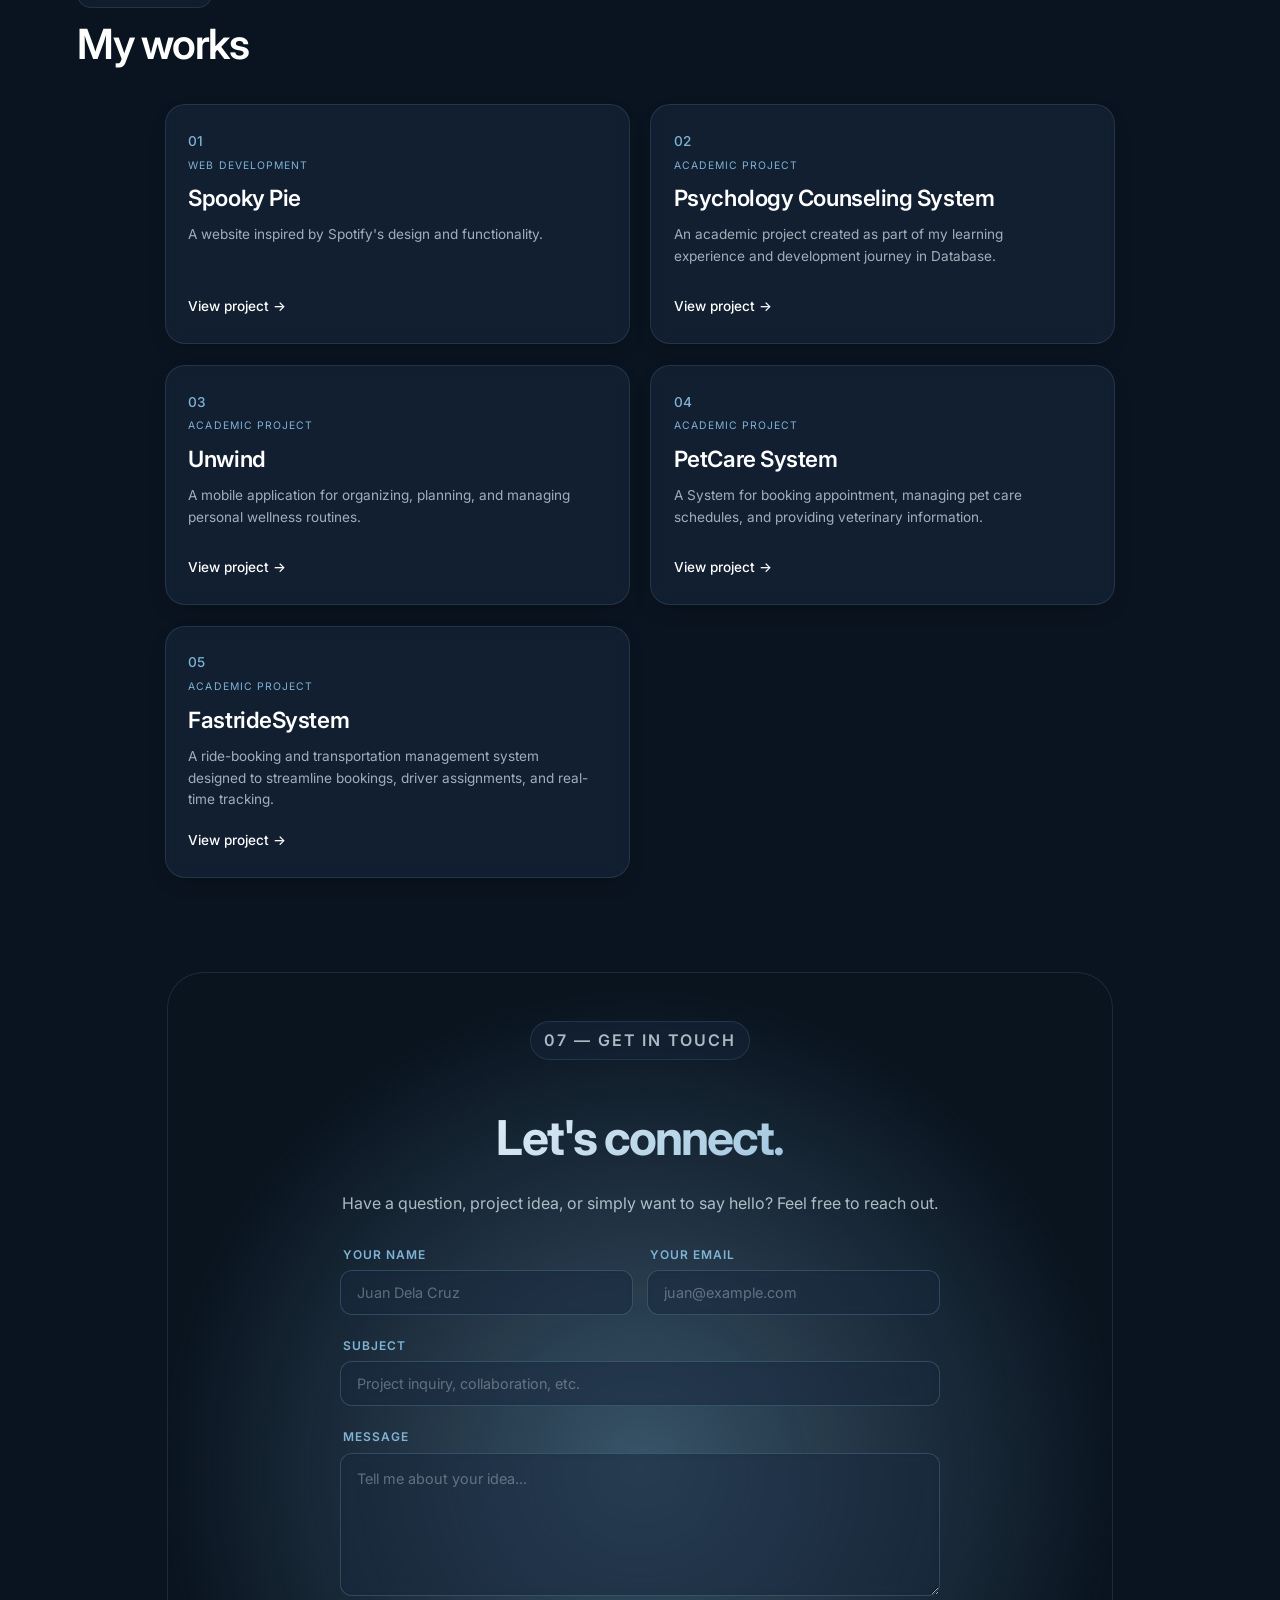
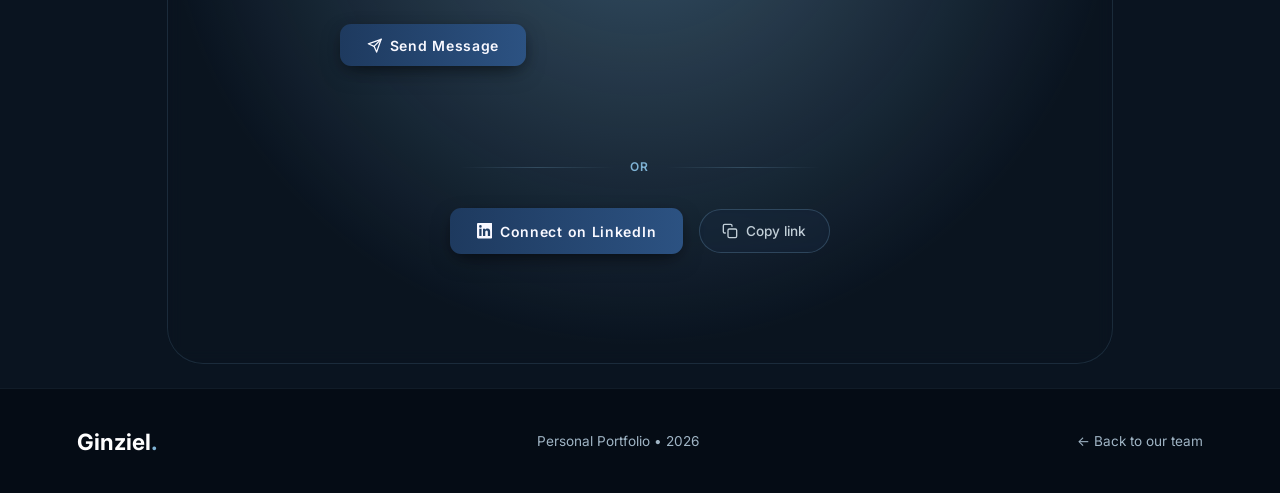
==== commit bcf1e937: "Change Teamwork skill level to 80% Updated skill level for Teamwork from 90% to 80%." ====
--- a/Ginziel/index.html
+++ b/Ginziel/index.html
@@ -375,7 +375,7 @@
           <small class="progress-label">75%</small>
         </div>
 
-        <div class="skill-card" style="--level: 90%;">
+        <div class="skill-card" style="--level: 80%;">
           <span>04</span>
           <h3>Teamwork</h3>
           <p>Collaborating effectively in agile teams, communicating ideas and delivering results together.</p>
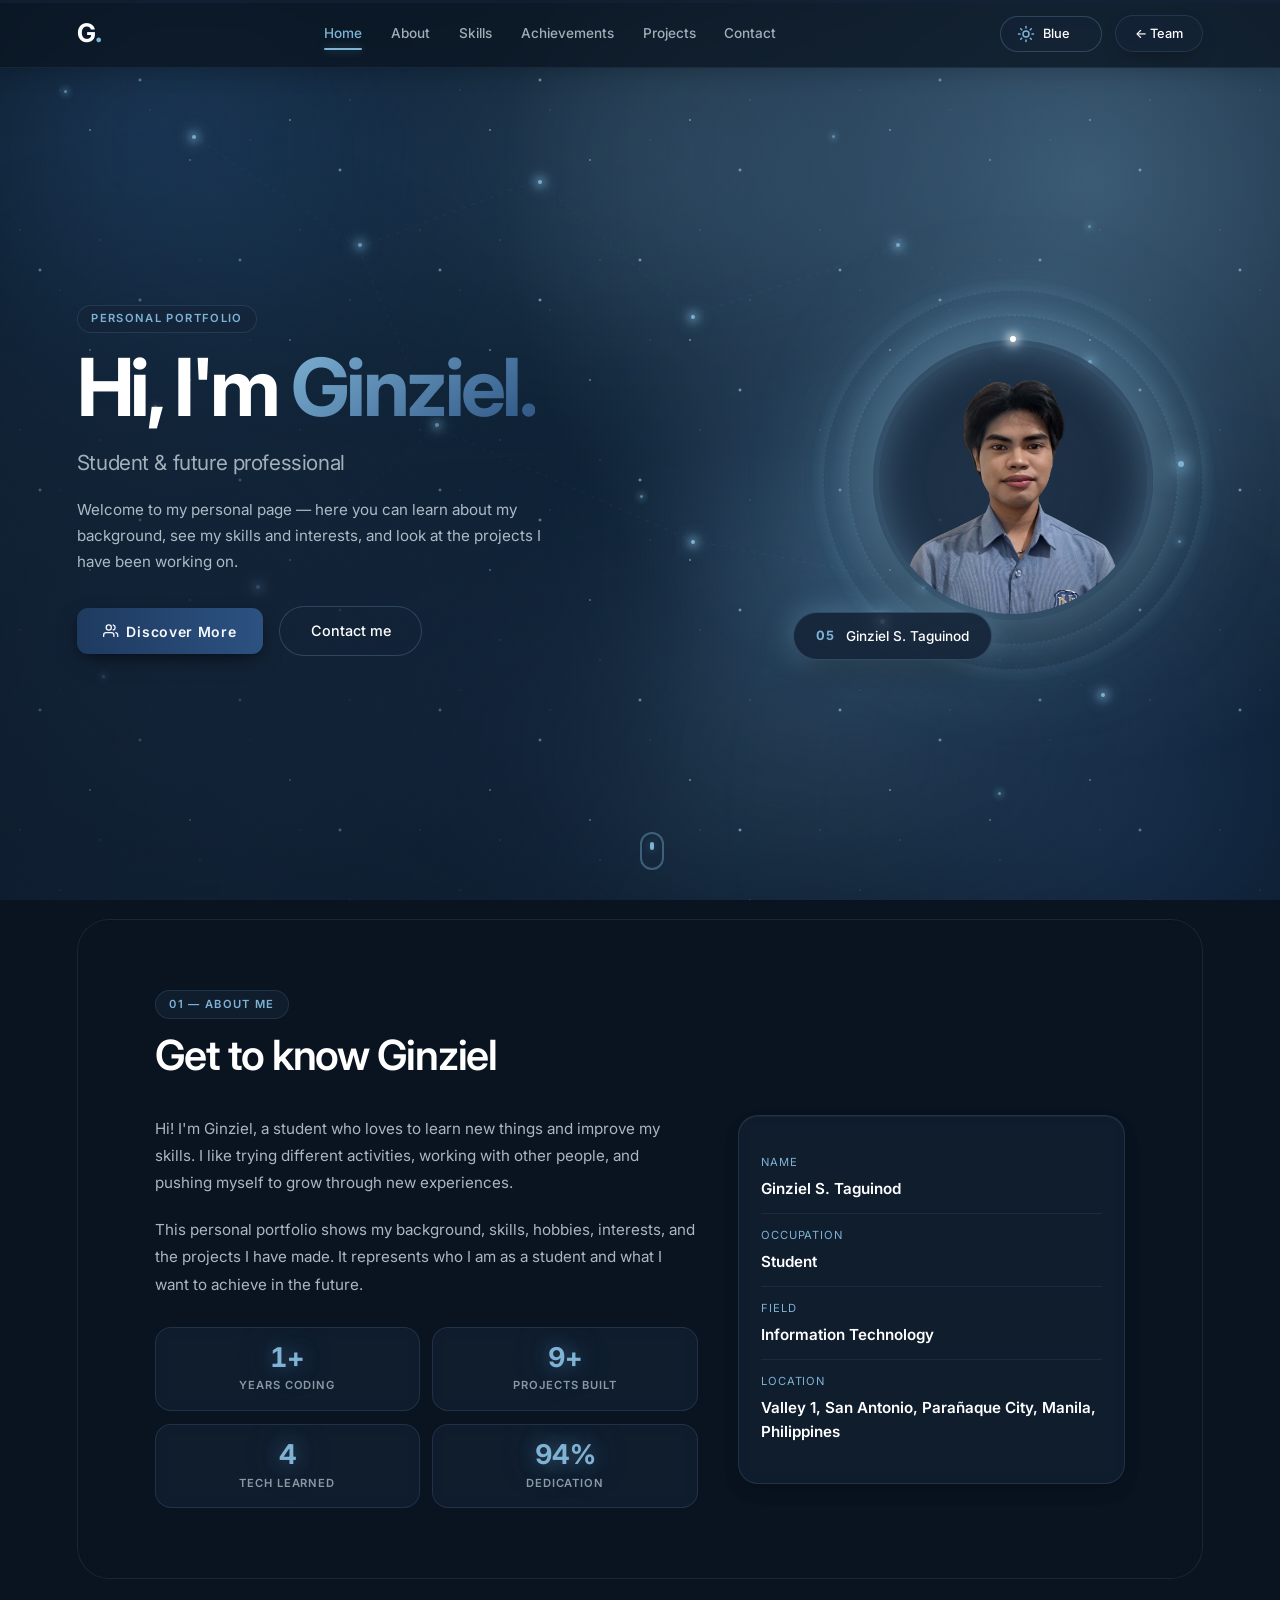
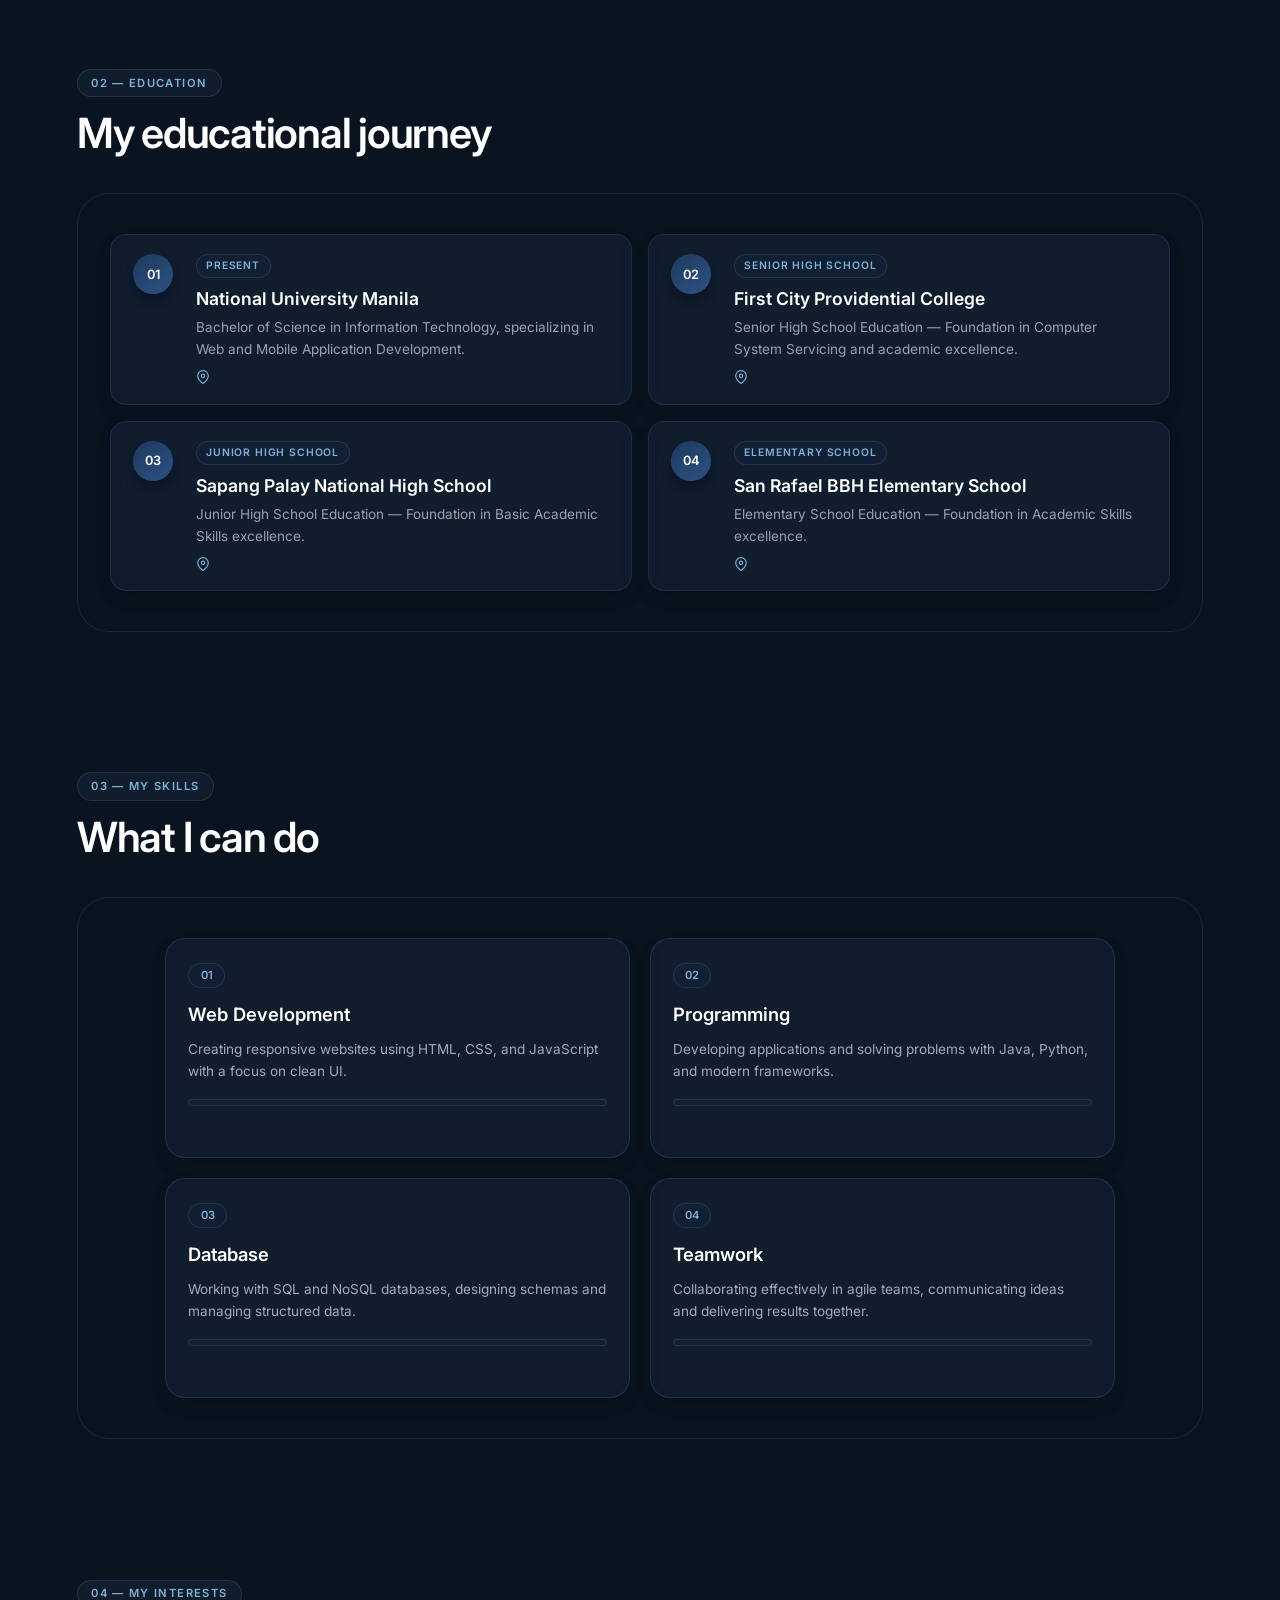
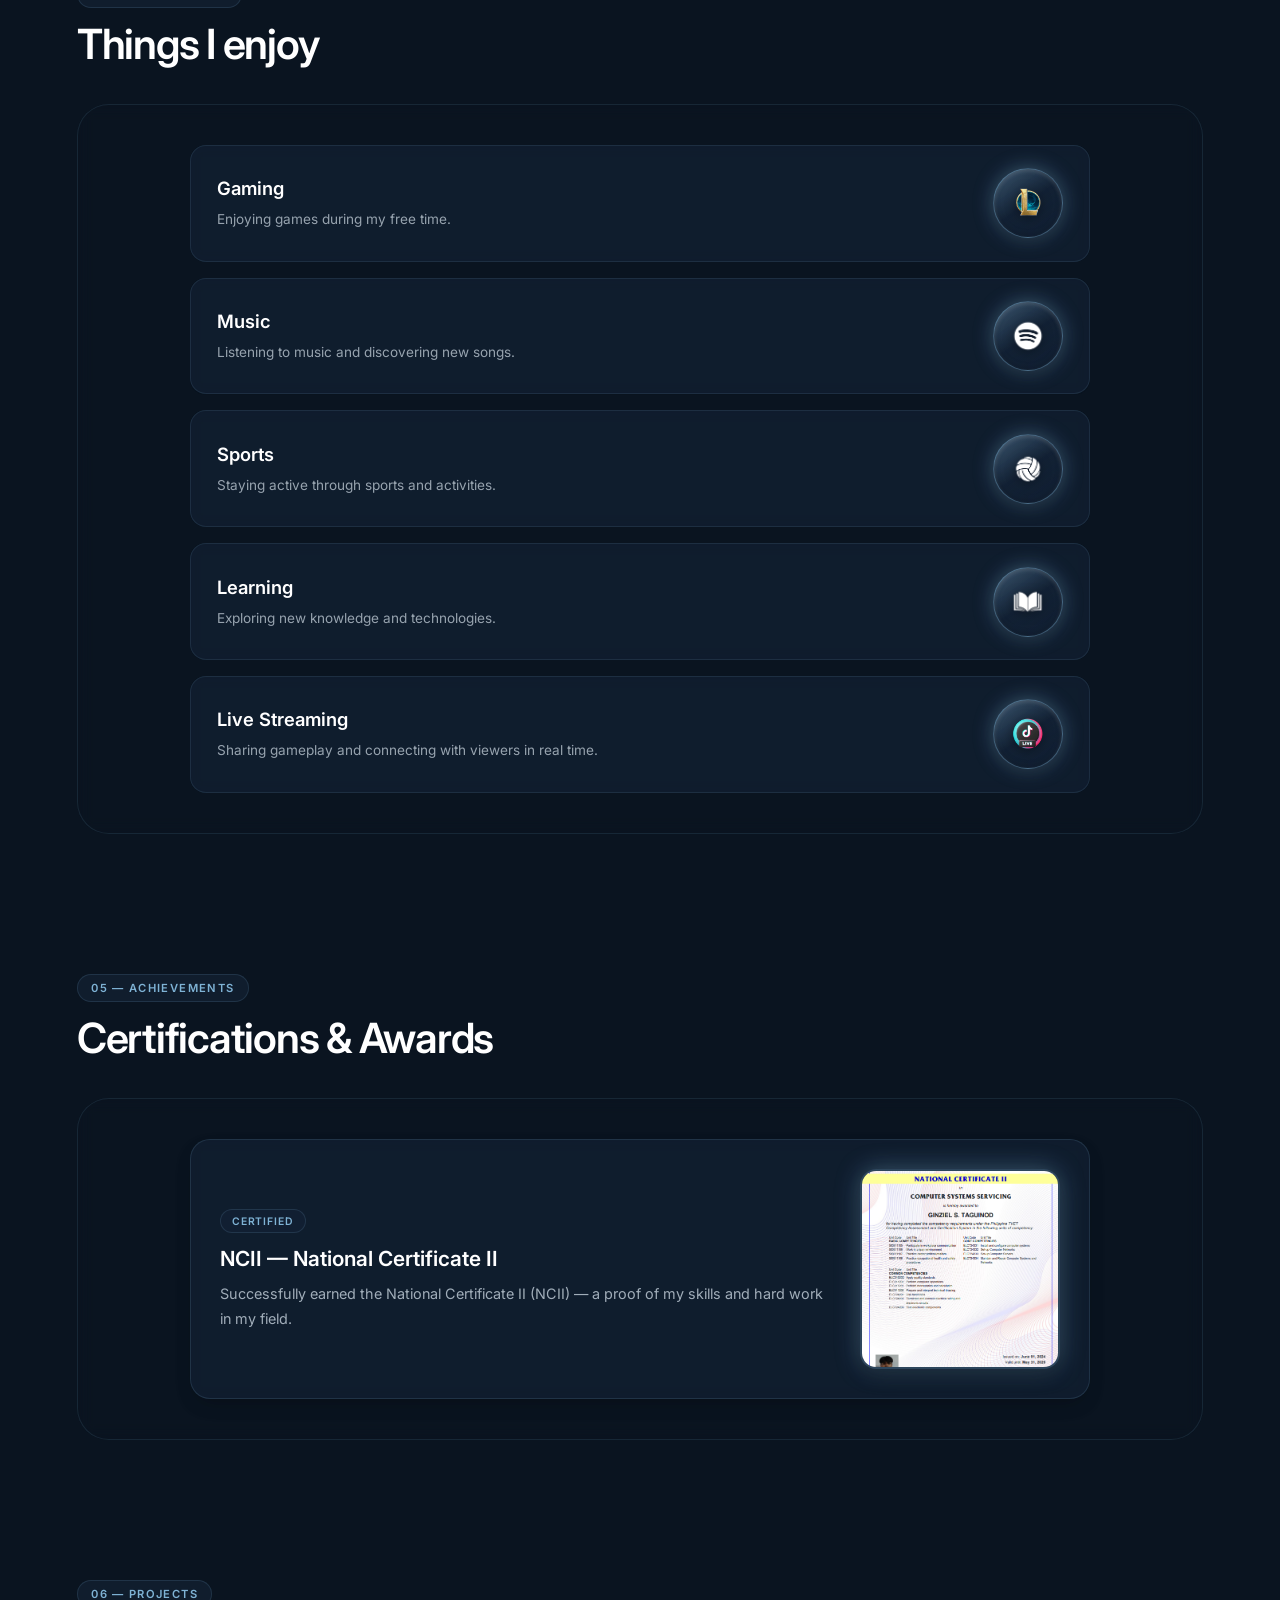
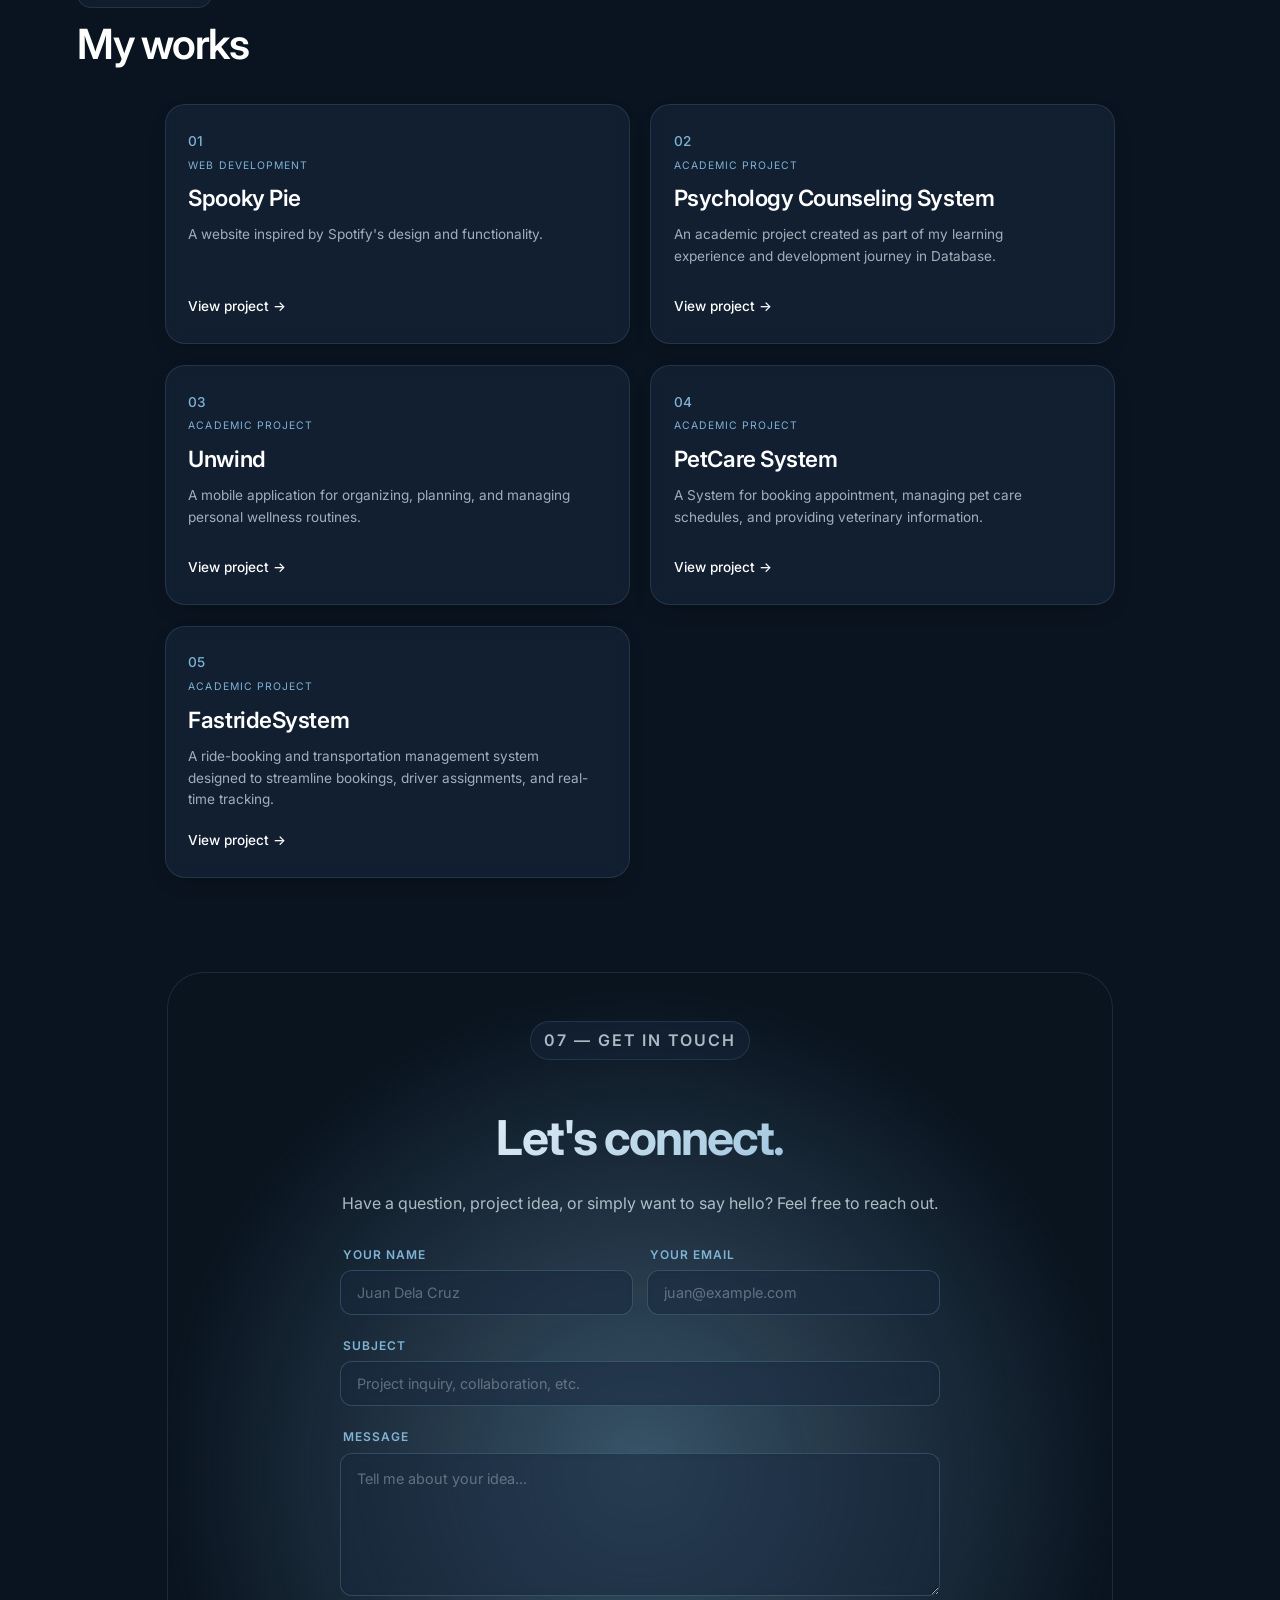
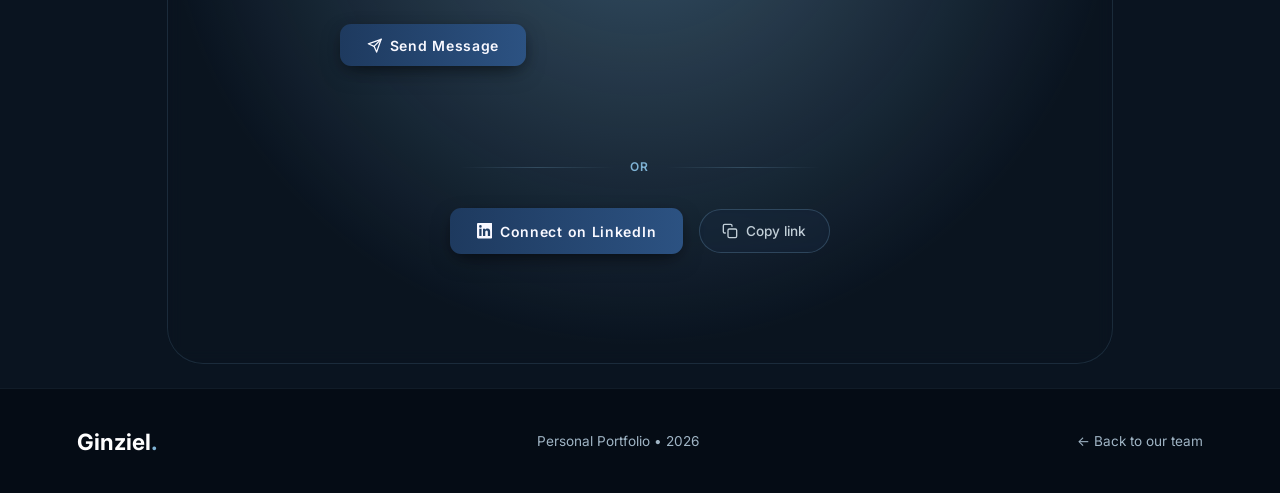
==== commit 19d5b18e: "Update index.html" ====
--- a/Ginziel/index.html
+++ b/Ginziel/index.html
@@ -404,7 +404,7 @@
             <p>Enjoying games during my free time.</p>
           </div>
           <div class="hobby-icon">
-            <img src="../images/Ginziel/gaming.png" alt="Gaming">
+            <img src="../images/Ginziel/Gaming.png" alt="Gaming">
           </div>
         </div>
 
@@ -414,7 +414,7 @@
             <p>Listening to music and discovering new songs.</p>
           </div>
           <div class="hobby-icon">
-            <img src="../images/Ginziel/music.png" alt="Music">
+            <img src="../images/Ginziel/Music.png" alt="Music">
           </div>
         </div>
 
@@ -424,7 +424,7 @@
             <p>Staying active through sports and activities.</p>
           </div>
           <div class="hobby-icon">
-            <img src="../images/Ginziel/sport.png" alt="Sports">
+            <img src="../images/Ginziel/Sport.png" alt="Sports">
           </div>
         </div>
 
@@ -434,7 +434,7 @@
             <p>Exploring new knowledge and technologies.</p>
           </div>
           <div class="hobby-icon">
-            <img src="../images/Ginziel/learning.png" alt="Learning">
+            <img src="../images/Ginziel/Learning.png" alt="Learning">
           </div>
         </div>
 
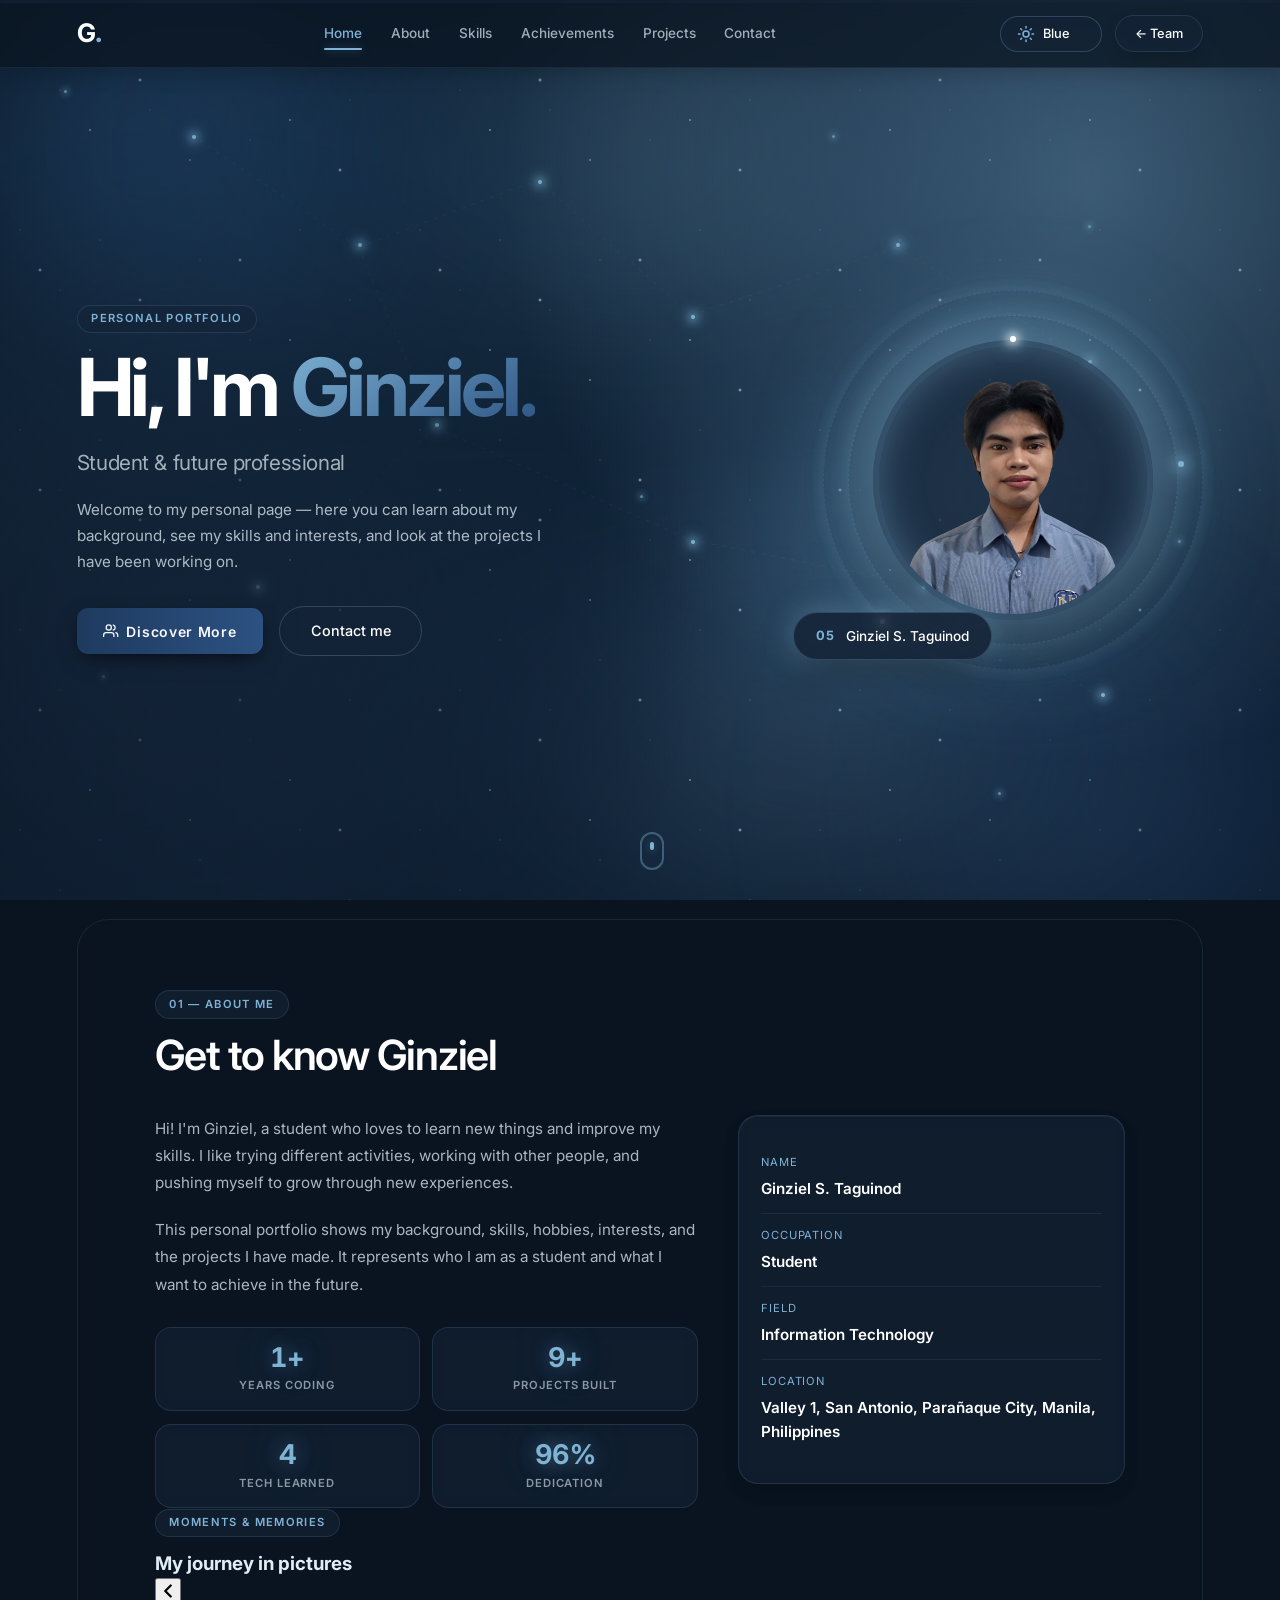
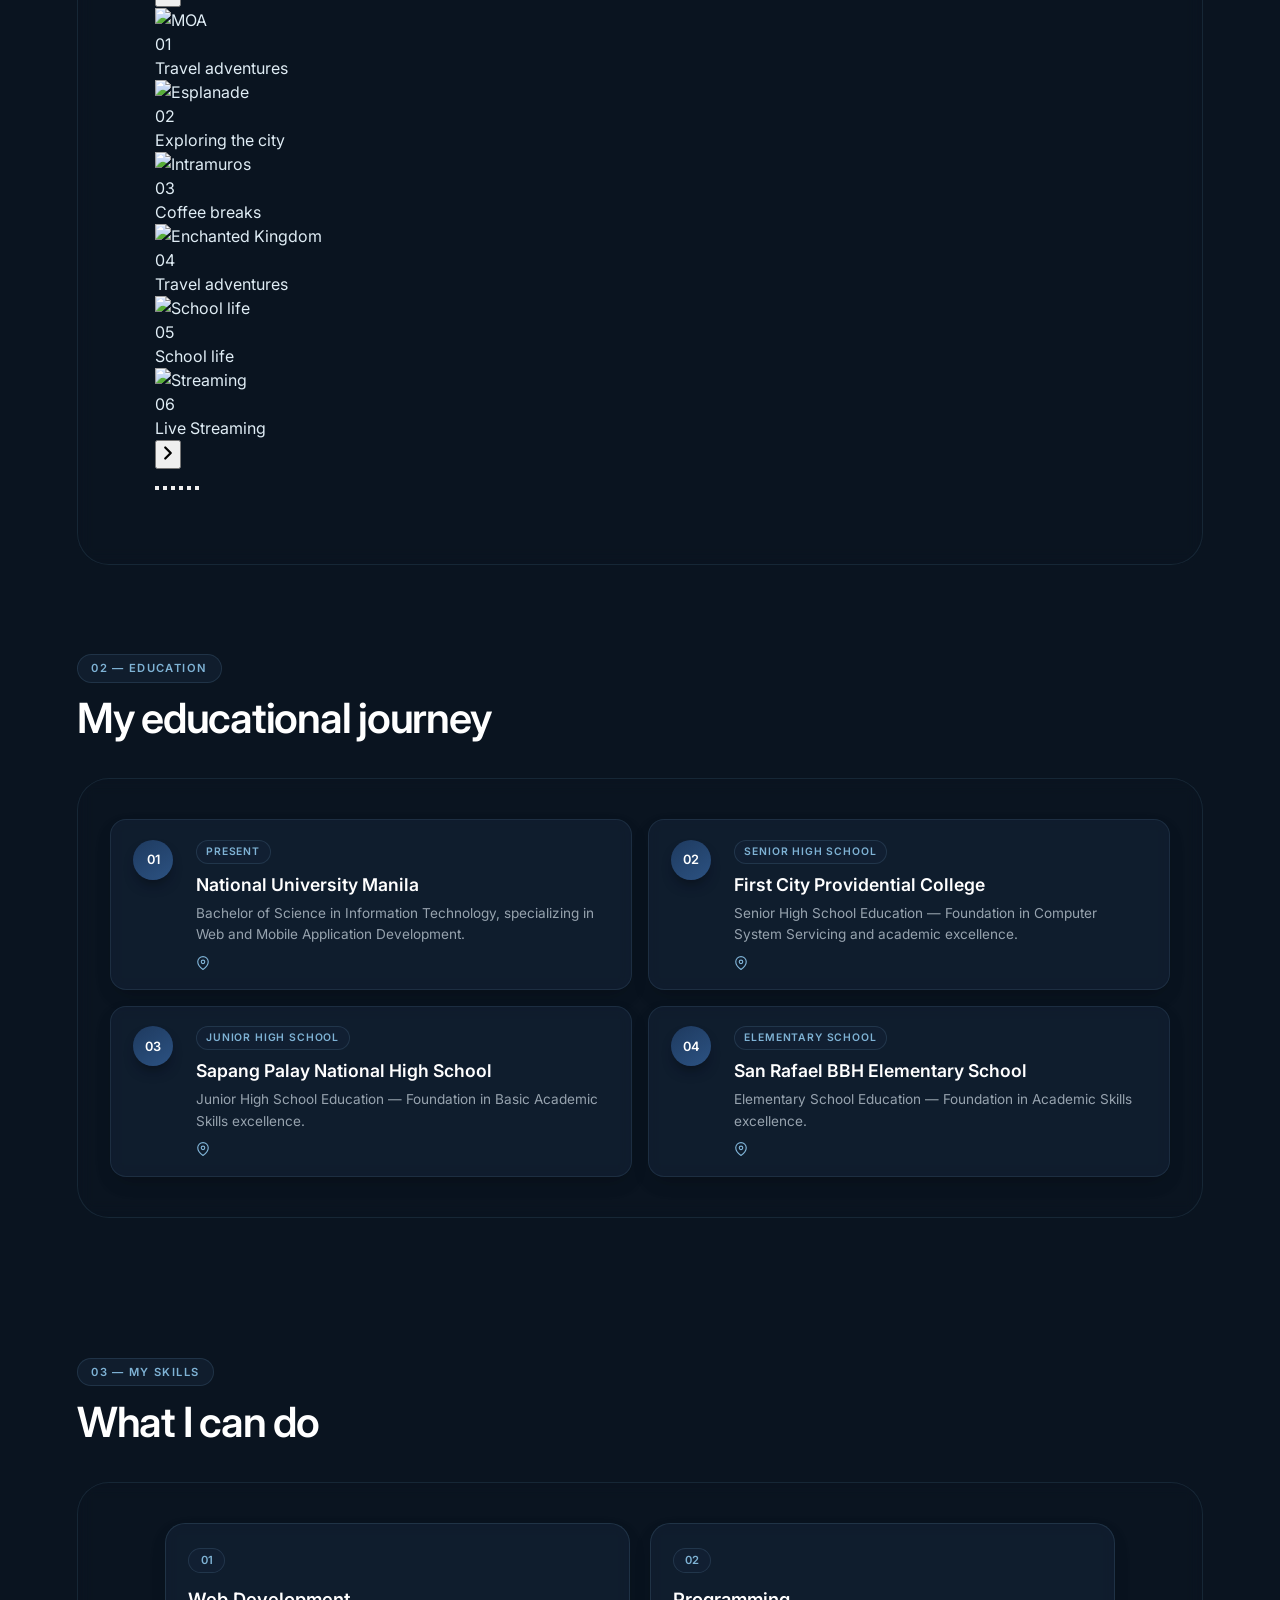
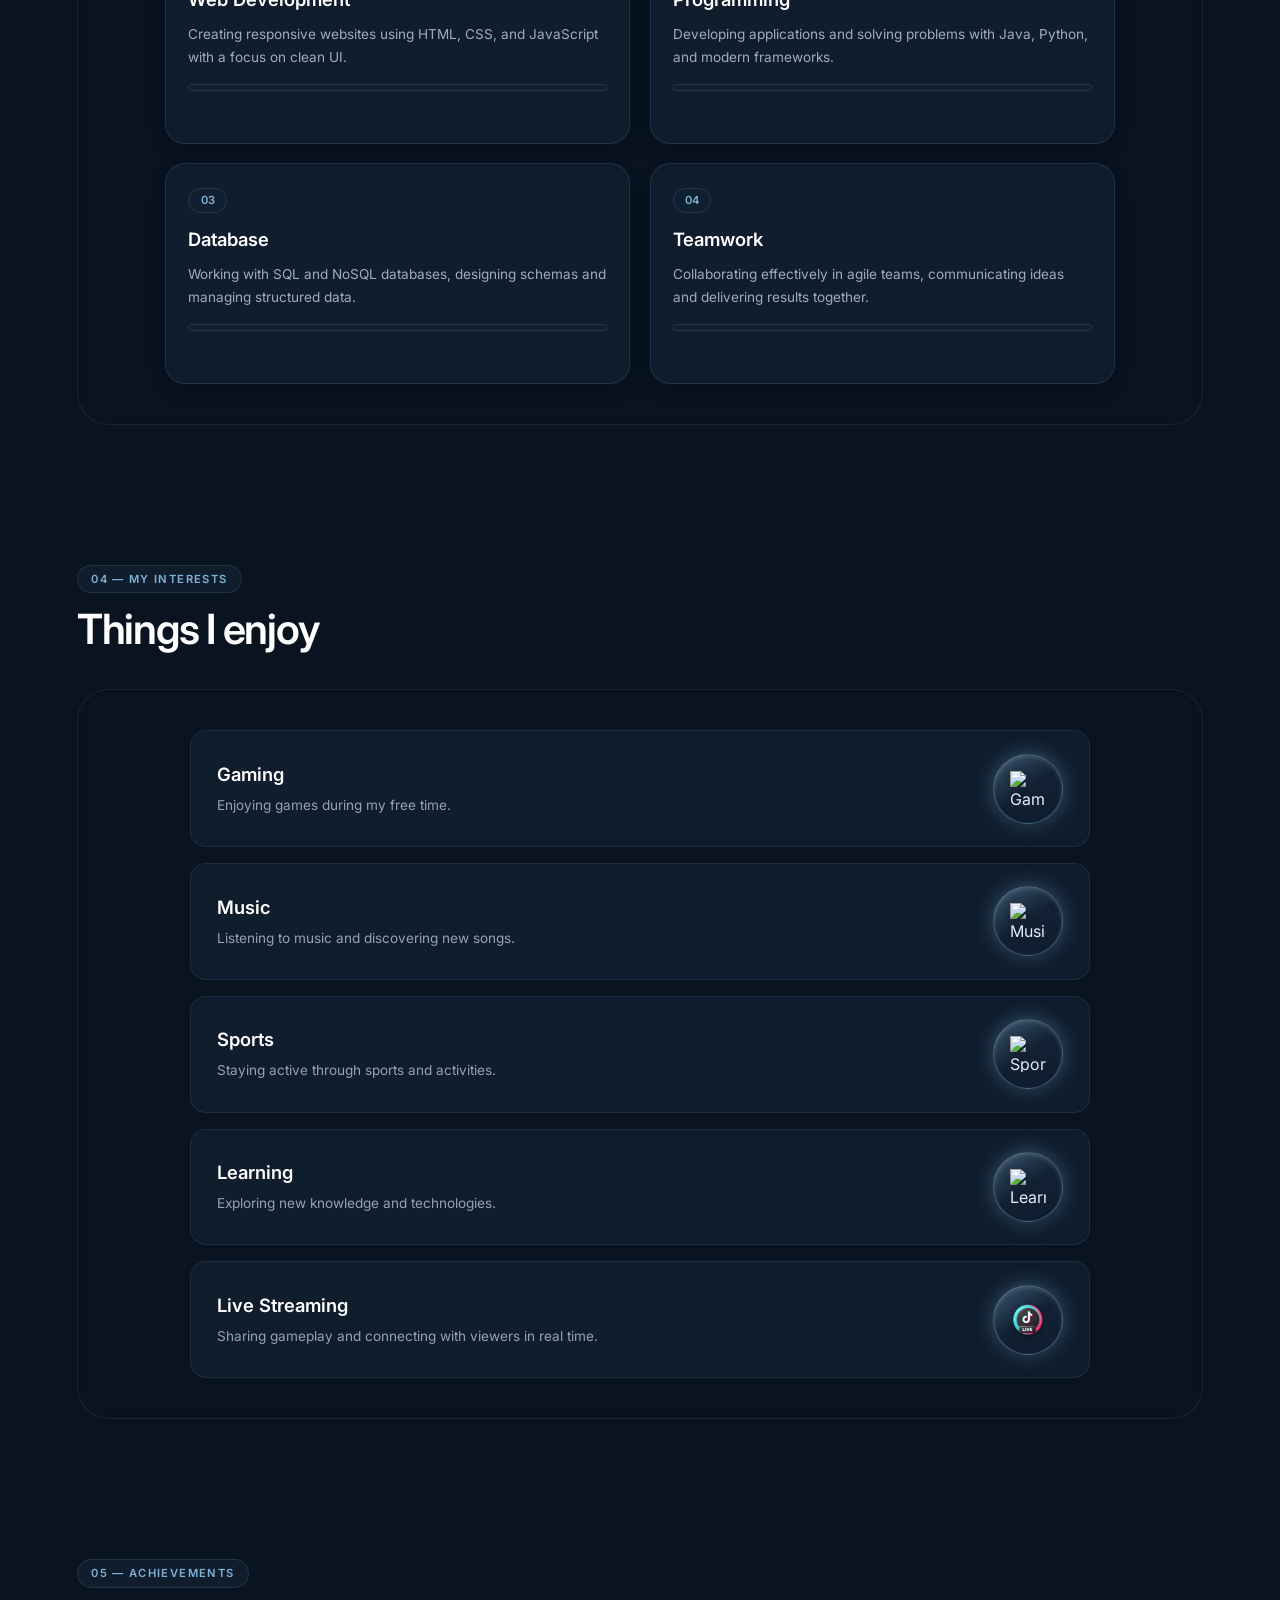
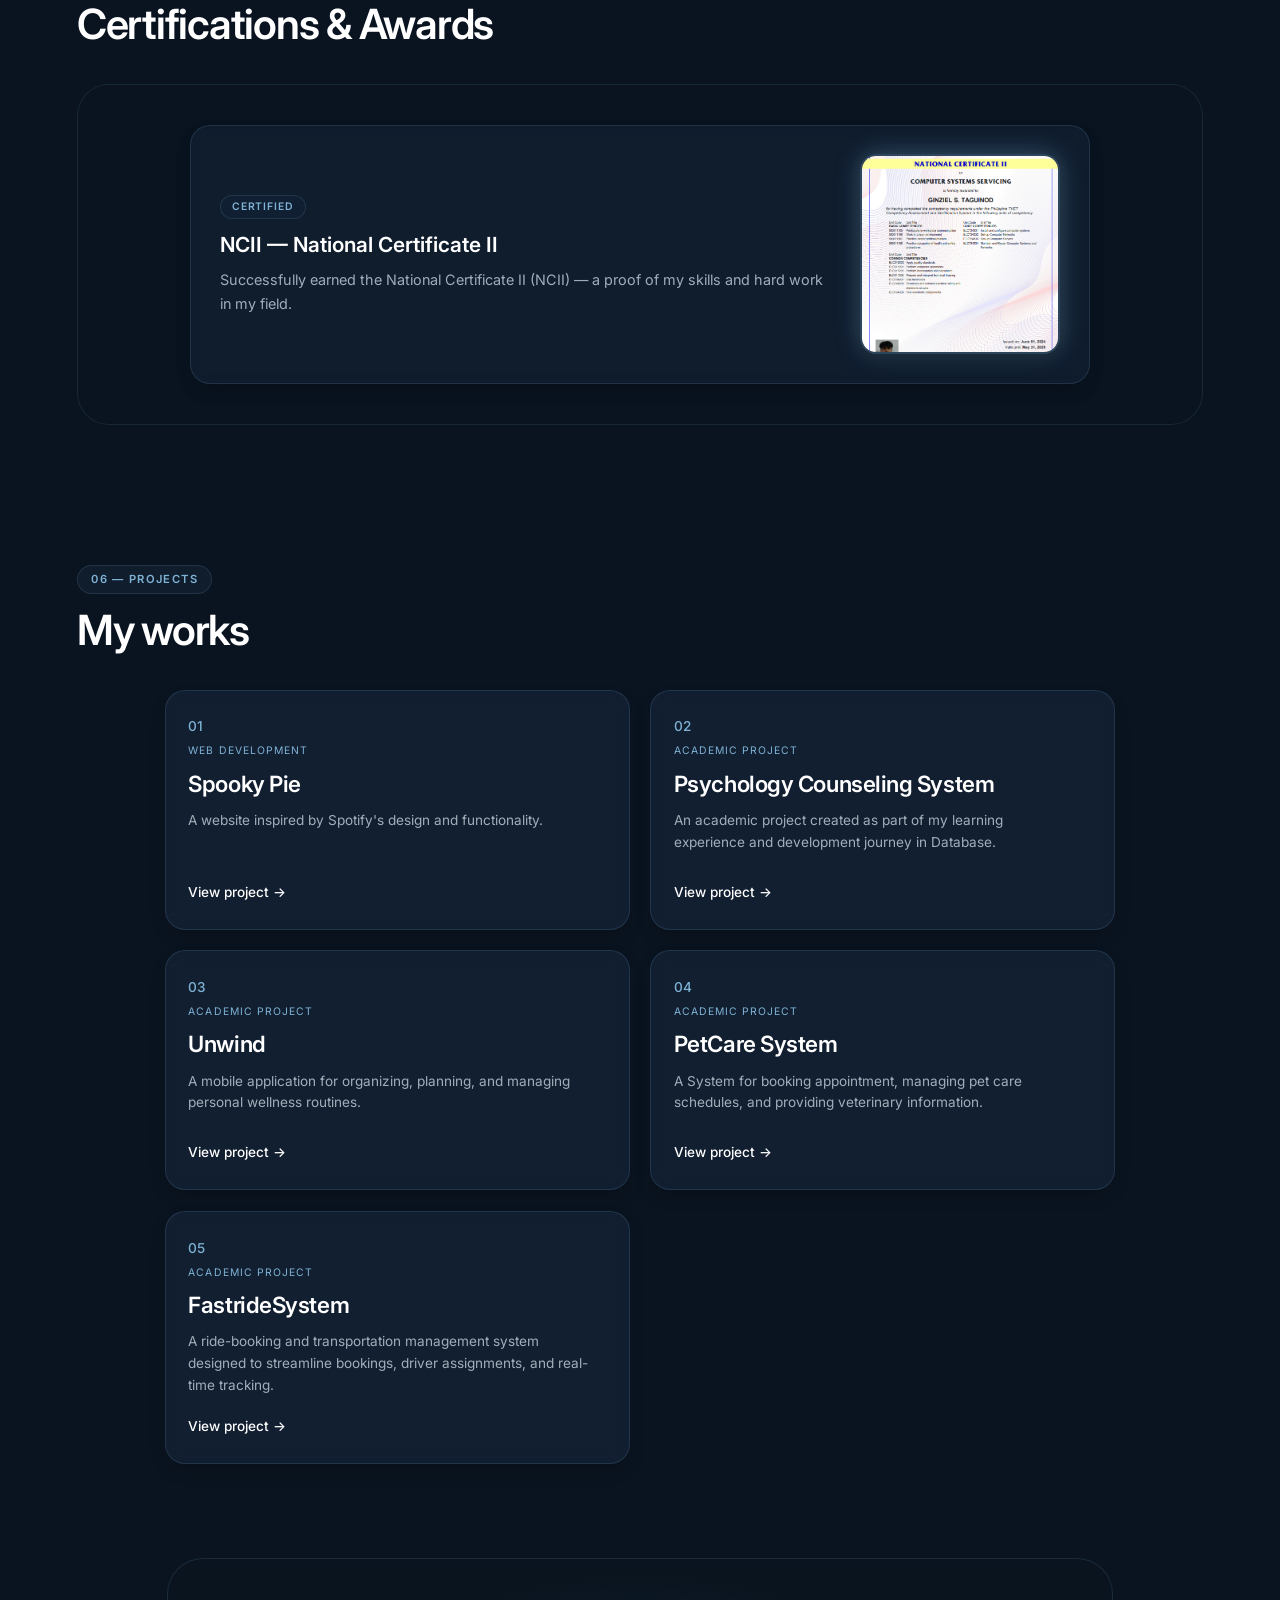
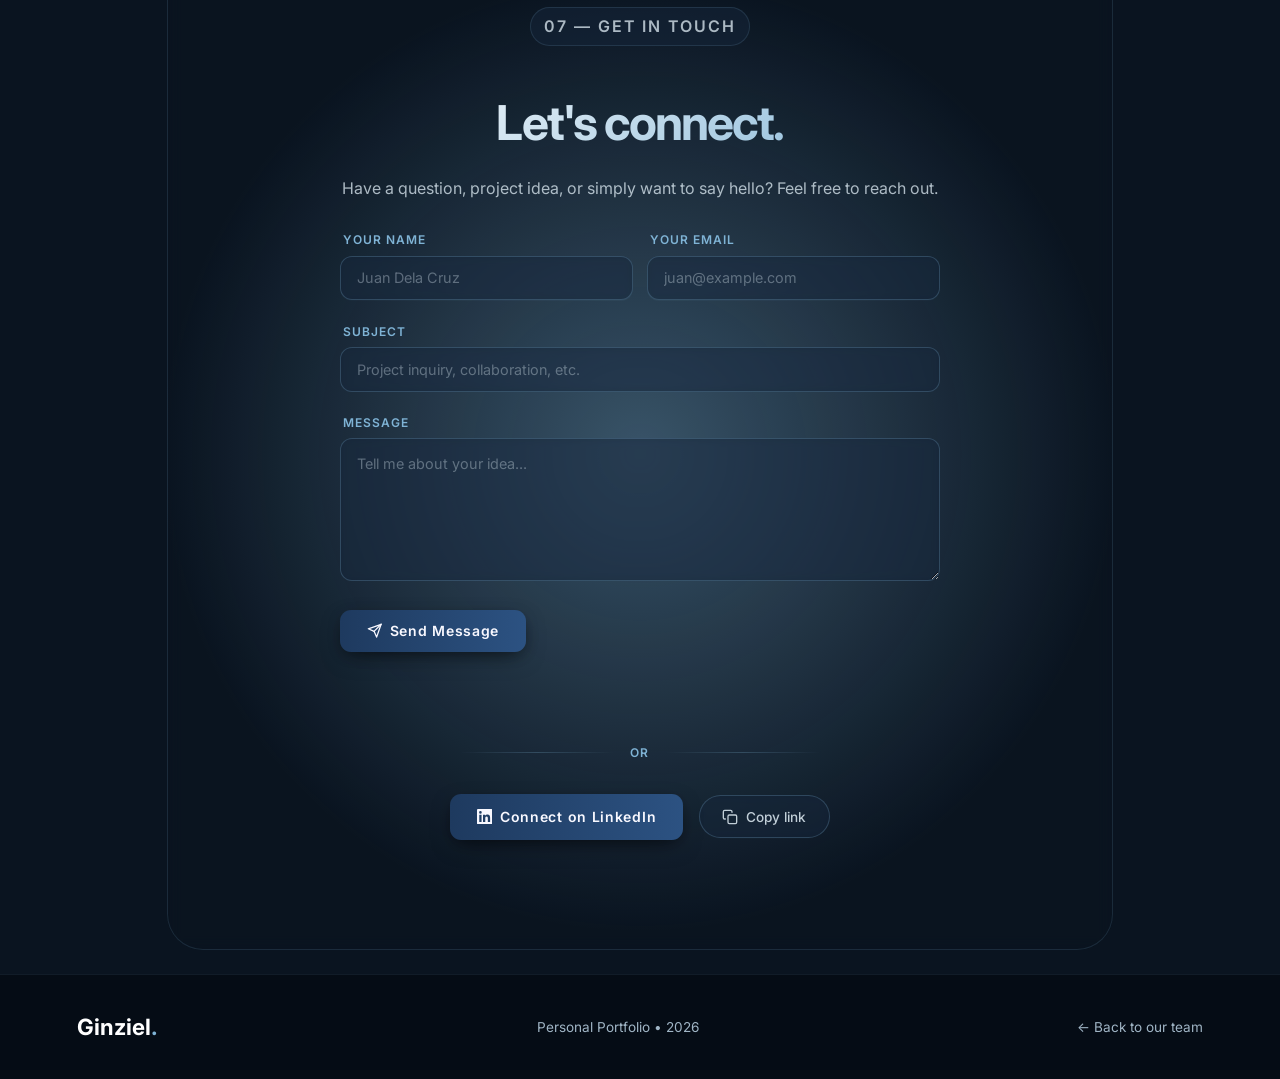
==== commit 5b460454: "Update print statement from 'Hello' to 'Goodbye'" ====
--- a/Ginziel/index.html
+++ b/Ginziel/index.html
@@ -13,9 +13,8 @@
 </head>
 <body data-theme="blue">
 
-  <!-- ================= LOADING SCREEN (GREEN → BLUE CROSSFADE) ================= -->
+  <!-- ================= LOADING SCREEN ================= -->
   <div class="loader" id="loader" aria-hidden="true">
-
     <div class="loader-layer loader-layer-green">
       <div class="loader-content">
         <div class="loader-planet">
@@ -24,12 +23,9 @@
           <div class="loader-dot"></div>
         </div>
         <p class="loader-text">Loading the cosmos...</p>
-        <div class="loader-progress">
-          <div class="loader-progress-fill"></div>
-        </div>
-      </div>
-    </div>
-
+        <div class="loader-progress"><div class="loader-progress-fill"></div></div>
+      </div>
+    </div>
     <div class="loader-layer loader-layer-blue">
       <div class="loader-content">
         <div class="loader-planet">
@@ -38,18 +34,15 @@
           <div class="loader-dot"></div>
         </div>
         <p class="loader-text">Welcome to my portfolio</p>
-        <div class="loader-progress">
-          <div class="loader-progress-fill"></div>
-        </div>
-      </div>
-    </div>
-
+        <div class="loader-progress"><div class="loader-progress-fill"></div></div>
+      </div>
+    </div>
   </div>
 
-  <!-- ================= CURSOR TRAIL CANVAS ================= -->
+  <!-- ================= CURSOR TRAIL ================= -->
   <canvas class="cursor-trail" id="cursorTrail" aria-hidden="true"></canvas>
 
-  <!-- ================= SCROLL PROGRESS BAR ================= -->
+  <!-- ================= SCROLL PROGRESS ================= -->
   <div class="scroll-progress" aria-hidden="true">
     <div class="scroll-progress-fill"></div>
   </div>
@@ -58,11 +51,9 @@
   <div class="cosmic-bg" aria-hidden="true">
     <div class="starfield starfield-far"></div>
     <div class="starfield starfield-near"></div>
-
     <div class="nebula nebula-1"></div>
     <div class="nebula nebula-2"></div>
     <div class="nebula nebula-3"></div>
-
     <svg class="constellation" viewBox="0 0 1000 800" preserveAspectRatio="none">
       <line x1="150" y1="120" x2="280" y2="220" />
       <line x1="280" y1="220" x2="420" y2="160" />
@@ -75,7 +66,6 @@
       <line x1="540" y1="480" x2="720" y2="520" />
       <line x1="720" y1="520" x2="860" y2="620" />
     </svg>
-
     <span class="constellation-node" style="top: 15%; left: 15%;"></span>
     <span class="constellation-node" style="top: 27%; left: 28%;"></span>
     <span class="constellation-node" style="top: 20%; left: 42%;"></span>
@@ -87,7 +77,6 @@
     <span class="constellation-node" style="top: 60%; left: 54%;"></span>
     <span class="constellation-node" style="top: 65%; left: 72%;"></span>
     <span class="constellation-node" style="top: 77%; left: 86%;"></span>
-
     <span class="cosmic-dust dust-1"></span>
     <span class="cosmic-dust dust-2"></span>
     <span class="cosmic-dust dust-3"></span>
@@ -96,15 +85,12 @@
     <span class="cosmic-dust dust-6"></span>
     <span class="cosmic-dust dust-7"></span>
     <span class="cosmic-dust dust-8"></span>
-
     <div class="shooting-star shooting-1"></div>
     <div class="shooting-star shooting-2"></div>
     <div class="shooting-star shooting-3"></div>
-
     <div class="aurora aurora-1"></div>
     <div class="aurora aurora-2"></div>
   </div>
-
 
   <!-- ================= NAVBAR ================= -->
   <header class="navbar">
@@ -128,7 +114,6 @@
       <a href="../index.html" class="back-button">← Team</a>
     </div>
   </header>
-
 
   <!-- ================= HERO ================= -->
   <section id="home" class="hero">
@@ -153,33 +138,25 @@
         </a>
         <a href="#contact" class="secondary-button">Contact me</a>
       </div>
-
-      <a href="#about" class="scroll-indicator reveal reveal-delay-6" aria-label="Scroll down">
-        <span></span>
-      </a>
+      <a href="#about" class="scroll-indicator reveal reveal-delay-6" aria-label="Scroll down"><span></span></a>
     </div>
 
     <div class="hero-image reveal reveal-delay-3">
       <div class="cosmic-glow" aria-hidden="true"></div>
-
       <div class="image-orbit orbit-1"></div>
       <div class="image-orbit orbit-2"></div>
-
       <div class="orbit-star star-1" aria-hidden="true"></div>
       <div class="orbit-star star-2" aria-hidden="true"></div>
       <div class="orbit-star star-3" aria-hidden="true"></div>
-
       <div class="image-circle">
         <img src="../images/Ginziel/ginziel.png" alt="Ginziel S. Taguinod">
       </div>
-
       <div class="floating-card">
         <span>05</span>
         <p>Ginziel S. Taguinod</p>
       </div>
     </div>
   </section>
-
 
   <!-- ================= ABOUT ================= -->
   <section id="about" class="about">
@@ -221,25 +198,101 @@
         </div>
       </div>
       <div class="info-card">
-        <div class="info-item">
-          <span>Name</span>
-          <strong>Ginziel S. Taguinod</strong>
-        </div>
-        <div class="info-item">
-          <span>Occupation</span>
-          <strong>Student</strong>
-        </div>
-        <div class="info-item">
-          <span>Field</span>
-          <strong>Information Technology</strong>
-        </div>
-        <div class="info-item">
-          <span>Location</span>
-          <strong>Valley 1, San Antonio, Parañaque City, Manila, Philippines</strong>
-        </div>
-      </div>
-    </div>
-  </section>
+        <div class="info-item"><span>Name</span><strong>Ginziel S. Taguinod</strong></div>
+        <div class="info-item"><span>Occupation</span><strong>Student</strong></div>
+        <div class="info-item"><span>Field</span><strong>Information Technology</strong></div>
+        <div class="info-item"><span>Location</span><strong>Valley 1, San Antonio, Parañaque City, Manila, Philippines</strong></div>
+      </div>
+    </div>
+
+<!-- ✅ NEW: IMAGE CAROUSEL BELOW ABOUT -->
+<div class="about-carousel">
+  <div class="carousel-header">
+    <p class="eyebrow">moments &amp; memories</p>
+    <h3>My journey in pictures</h3>
+  </div>
+
+  <div class="carousel-wrapper">
+    <button class="carousel-btn carousel-btn-prev" id="carouselPrev" aria-label="Previous image" type="button">
+      <svg xmlns="http://www.w3.org/2000/svg" width="22" height="22" viewBox="0 0 24 24" fill="none" stroke="currentColor" stroke-width="2.5" stroke-linecap="round" stroke-linejoin="round">
+        <polyline points="15 18 9 12 15 6"></polyline>
+      </svg>
+    </button>
+
+    <div class="carousel-track" id="carouselTrack">
+      <!-- Slide 01 -->
+      <div class="carousel-slide is-active" style="--slide-bg: url('../images/Ginziel/MOA.png');">
+        <img src="../images/Ginziel/MOA.png" alt="MOA">
+        <div class="carousel-caption">
+          <span>01</span>
+          <p>Travel adventures</p>
+        </div>
+      </div>
+
+      <!-- Slide 02 -->
+      <div class="carousel-slide" style="--slide-bg: url('../images/Ginziel/Esplanade.png');">
+        <img src="../images/Ginziel/Esplanade.png" alt="Esplanade">
+        <div class="carousel-caption">
+          <span>02</span>
+          <p>Exploring the city</p>
+        </div>
+      </div>
+
+      <!-- Slide 03 -->
+      <div class="carousel-slide" style="--slide-bg: url('../images/Ginziel/Intramuros.png');">
+        <img src="../images/Ginziel/Intramuros.png" alt="Intramuros">
+        <div class="carousel-caption">
+          <span>03</span>
+          <p>Coffee breaks</p>
+        </div>
+      </div>
+
+      <!-- Slide 04 -->
+      <div class="carousel-slide" style="--slide-bg: url('../images/Ginziel/EK.png');">
+        <img src="../images/Ginziel/EK.png" alt="Enchanted Kingdom">
+        <div class="carousel-caption">
+          <span>04</span>
+          <p>Travel adventures</p>
+        </div>
+      </div>
+
+      <!-- Slide 05 -->
+      <div class="carousel-slide" style="--slide-bg: url('../images/Ginziel/School.png');">
+        <img src="../images/Ginziel/School.png" alt="School life">
+        <div class="carousel-caption">
+          <span>05</span>
+          <p>School life</p>
+        </div>
+      </div>
+
+      <!-- Slide 06 -->
+      <div class="carousel-slide" style="--slide-bg: url('../images/Ginziel/Streaming.png');">
+        <img src="../images/Ginziel/Streaming.png" alt="Streaming">
+        <div class="carousel-caption">
+          <span>06</span>
+          <p>Live Streaming</p>
+        </div>
+      </div>
+    </div>
+
+    <button class="carousel-btn carousel-btn-next" id="carouselNext" aria-label="Next image" type="button">
+      <svg xmlns="http://www.w3.org/2000/svg" width="22" height="22" viewBox="0 0 24 24" fill="none" stroke="currentColor" stroke-width="2.5" stroke-linecap="round" stroke-linejoin="round">
+        <polyline points="9 18 15 12 9 6"></polyline>
+      </svg>
+    </button>
+  </div>
+
+  <!-- DOTS INDICATOR -->
+  <div class="carousel-dots" id="carouselDots">
+    <button class="carousel-dot is-active" data-index="0" aria-label="Go to slide 1" type="button"></button>
+    <button class="carousel-dot" data-index="1" aria-label="Go to slide 2" type="button"></button>
+    <button class="carousel-dot" data-index="2" aria-label="Go to slide 3" type="button"></button>
+    <button class="carousel-dot" data-index="3" aria-label="Go to slide 4" type="button"></button>
+    <button class="carousel-dot" data-index="4" aria-label="Go to slide 5" type="button"></button>
+    <button class="carousel-dot" data-index="5" aria-label="Go to slide 6" type="button"></button>
+  </div>
+</div>
+</section>
 
 
   <!-- ================= EDUCATION ================= -->
@@ -248,98 +301,55 @@
       <p class="eyebrow">02 — education</p>
       <h2>My educational journey</h2>
     </div>
-
     <div class="section-card">
       <div class="timeline">
-
-        <!-- CARD 1 -->
-        <a
-          href="https://www.google.com/maps/place/National+University-Manila/@14.6043164,120.918411,13z/data=!4m10!1m2!2m1!1sNational+University+Manila!3m6!1s0x3397c9fc11a6ceb3:0x9d4220dade0140ab!8m2!3d14.6043164!4d120.9946287!15sChpOYXRpb25hbCBVbml2ZXJzaXR5IE1hbmlsYVocIhpuYXRpb25hbCB1bml2ZXJzaXR5IG1hbmlsYZIBEnByaXZhdGVfdW5pdmVyc2l0eZoBI0NoWkRTVUhOTUc5blMwVkpRMEZuU1VSU2IzVjFNRTVSRUFF4AEA-gEECAAQTA!16zL20vMDc4bjhi?entry=ttu&g_ep=EgoyMDI2MDkwOS4wIKXMDSoASAFQAw%3D%3D"
-          target="_blank"
-          rel="noopener noreferrer"
-          class="timeline-item"
-        >
+        <a href="https://www.google.com/maps/place/National+University-Manila/@14.6043164,120.918411,13z/data=!4m10!1m2!2m1!1sNational+University+Manila!3m6!1s0x3397c9fc11a6ceb3:0x9d4220dade0140ab!8m2!3d14.6043164!4d120.9946287!15sChpOYXRpb25hbCBVbml2ZXJzaXR5IE1hbmlsYVocIhpuYXRpb25hbCB1bml2ZXJzaXR5IG1hbmlsYZIBEnByaXZhdGVfdW5pdmVyc2l0eZoBI0NoWkRTVUhOTUc5blMwVkpRMEZuU1VSU2IzVjFNRTVSRUFF4AEA-gEECAAQTA!16zL20vMDc4bjhi?entry=ttu&g_ep=EgoyMDI2MDkwOS4wIKXMDSoASAFQAw%3D%3D" target="_blank" rel="noopener noreferrer" class="timeline-item">
           <div class="timeline-number">01</div>
           <div class="timeline-content">
             <span class="timeline-badge">Present</span>
             <h3>National University Manila</h3>
             <p>Bachelor of Science in Information Technology, specializing in Web and Mobile Application Development.</p>
             <span class="timeline-location">
-              <svg xmlns="http://www.w3.org/2000/svg" width="14" height="14" viewBox="0 0 24 24" fill="none" stroke="currentColor" stroke-width="2" stroke-linecap="round" stroke-linejoin="round">
-                <path d="M21 10c0 7-9 13-9 13s-9-6-9-13a9 9 0 0 1 18 0z"></path>
-                <circle cx="12" cy="10" r="3"></circle>
-              </svg>
+              <svg xmlns="http://www.w3.org/2000/svg" width="14" height="14" viewBox="0 0 24 24" fill="none" stroke="currentColor" stroke-width="2" stroke-linecap="round" stroke-linejoin="round"><path d="M21 10c0 7-9 13-9 13s-9-6-9-13a9 9 0 0 1 18 0z"></path><circle cx="12" cy="10" r="3"></circle></svg>
             </span>
           </div>
         </a>
-
-        <!-- CARD 2 -->
-        <a
-          href="https://www.google.com/maps/place/First+City+Providential+College,+Inc/@14.8103107,121.0597479,17z/data=!3m1!4b1!4m6!3m5!1s0x3397af741abbd88f:0xfb58416a77ba9c5b!8m2!3d14.8103107!4d121.0623228!16s%2Fg%2F1q628pkgp?entry=ttu&g_ep=EgoyMDI2MDkwOS4wIKXMDSoASAFQAw%3D%3D"
-          target="_blank"
-          rel="noopener noreferrer"
-          class="timeline-item"
-        >
+        <a href="https://www.google.com/maps/place/First+City+Providential+College,+Inc/@14.8103107,121.0597479,17z/data=!3m1!4b1!4m6!3m5!1s0x3397af741abbd88f:0xfb58416a77ba9c5b!8m2!3d14.8103107!4d121.0623228!16s%2Fg%2F1q628pkgp?entry=ttu&g_ep=EgoyMDI2MDkwOS4wIKXMDSoASAFQAw%3D%3D" target="_blank" rel="noopener noreferrer" class="timeline-item">
           <div class="timeline-number">02</div>
           <div class="timeline-content">
             <span class="timeline-badge">Senior High School</span>
             <h3>First City Providential College</h3>
             <p>Senior High School Education — Foundation in Computer System Servicing and academic excellence.</p>
             <span class="timeline-location">
-              <svg xmlns="http://www.w3.org/2000/svg" width="14" height="14" viewBox="0 0 24 24" fill="none" stroke="currentColor" stroke-width="2" stroke-linecap="round" stroke-linejoin="round">
-                <path d="M21 10c0 7-9 13-9 13s-9-6-9-13a9 9 0 0 1 18 0z"></path>
-                <circle cx="12" cy="10" r="3"></circle>
-              </svg>
+              <svg xmlns="http://www.w3.org/2000/svg" width="14" height="14" viewBox="0 0 24 24" fill="none" stroke="currentColor" stroke-width="2" stroke-linecap="round" stroke-linejoin="round"><path d="M21 10c0 7-9 13-9 13s-9-6-9-13a9 9 0 0 1 18 0z"></path><circle cx="12" cy="10" r="3"></circle></svg>
             </span>
           </div>
         </a>
-
-        <!-- CARD 3 -->
-        <a
-          href="https://www.google.com/maps/place/Sapang+Palay+National+High+School/@14.8475244,121.0473567,17z/data=!3m1!4b1!4m6!3m5!1s0x3397ae26e10afee9:0xd405f4d5e73a7cc0!8m2!3d14.8475192!4d121.0499316!16s%2Fg%2F1tcxm5s3?entry=ttu&g_ep=EgoyMDI2MTAwNC4wIKXMDSoASAFQAw%3D%3D"
-          target="_blank"
-          rel="noopener noreferrer"
-          class="timeline-item"
-        >
+        <a href="https://www.google.com/maps/place/Sapang+Palay+National+High+School/@14.8475244,121.0473567,17z/data=!3m1!4b1!4m6!3m5!1s0x3397ae26e10afee9:0xd405f4d5e73a7cc0!8m2!3d14.8475192!4d121.0499316!16s%2Fg%2F1tcxm5s3?entry=ttu&g_ep=EgoyMDI2MTAwNC4wIKXMDSoASAFQAw%3D%3D" target="_blank" rel="noopener noreferrer" class="timeline-item">
           <div class="timeline-number">03</div>
           <div class="timeline-content">
             <span class="timeline-badge">Junior High School</span>
             <h3>Sapang Palay National High School</h3>
             <p>Junior High School Education — Foundation in Basic Academic Skills excellence.</p>
             <span class="timeline-location">
-              <svg xmlns="http://www.w3.org/2000/svg" width="14" height="14" viewBox="0 0 24 24" fill="none" stroke="currentColor" stroke-width="2" stroke-linecap="round" stroke-linejoin="round">
-                <path d="M21 10c0 7-9 13-9 13s-9-6-9-13a9 9 0 0 1 18 0z"></path>
-                <circle cx="12" cy="10" r="3"></circle>
-              </svg>
+              <svg xmlns="http://www.w3.org/2000/svg" width="14" height="14" viewBox="0 0 24 24" fill="none" stroke="currentColor" stroke-width="2" stroke-linecap="round" stroke-linejoin="round"><path d="M21 10c0 7-9 13-9 13s-9-6-9-13a9 9 0 0 1 18 0z"></path><circle cx="12" cy="10" r="3"></circle></svg>
             </span>
           </div>
         </a>
-
-        <!-- CARD 4 -->
-        <a
-          href="https://www.google.com/maps/place/Sapang+Palay+National+High+School/@14.8475244,121.0473567,17z/data=!3m1!4b1!4m6!3m5!1s0x3397ae26e10afee9:0xd405f4d5e73a7cc0!8m2!3d14.8475192!4d121.0499316!16s%2Fg%2F1tcxm5s3?entry=ttu&g_ep=EgoyMDI2MTAwNC4wIKXMDSoASAFQAw%3D%3D"
-          target="_blank"
-          rel="noopener noreferrer"
-          class="timeline-item"
-        >
+        <a href="https://www.google.com/maps/place/Sapang+Palay+National+High+School/@14.8475244,121.0473567,17z/data=!3m1!4b1!4m6!3m5!1s0x3397ae26e10afee9:0xd405f4d5e73a7cc0!8m2!3d14.8475192!4d121.0499316!16s%2Fg%2F1tcxm5s3?entry=ttu&g_ep=EgoyMDI2MTAwNC4wIKXMDSoASAFQAw%3D%3D" target="_blank" rel="noopener noreferrer" class="timeline-item">
           <div class="timeline-number">04</div>
           <div class="timeline-content">
             <span class="timeline-badge">Elementary School</span>
             <h3>San Rafael BBH Elementary School</h3>
             <p>Elementary School Education — Foundation in Academic Skills excellence.</p>
             <span class="timeline-location">
-              <svg xmlns="http://www.w3.org/2000/svg" width="14" height="14" viewBox="0 0 24 24" fill="none" stroke="currentColor" stroke-width="2" stroke-linecap="round" stroke-linejoin="round">
-                <path d="M21 10c0 7-9 13-9 13s-9-6-9-13a9 9 0 0 1 18 0z"></path>
-                <circle cx="12" cy="10" r="3"></circle>
-              </svg>
+              <svg xmlns="http://www.w3.org/2000/svg" width="14" height="14" viewBox="0 0 24 24" fill="none" stroke="currentColor" stroke-width="2" stroke-linecap="round" stroke-linejoin="round"><path d="M21 10c0 7-9 13-9 13s-9-6-9-13a9 9 0 0 1 18 0z"></path><circle cx="12" cy="10" r="3"></circle></svg>
             </span>
           </div>
         </a>
-
       </div>
     </div>
   </section>
-
 
   <!-- ================= SKILLS ================= -->
   <section id="skills" class="skills">
@@ -347,119 +357,76 @@
       <p class="eyebrow">03 — my skills</p>
       <h2>What I can do</h2>
     </div>
-
     <div class="section-card">
       <div class="skills-grid">
-
         <div class="skill-card" style="--level: 80%;">
-          <span>01</span>
-          <h3>Web Development</h3>
+          <span>01</span><h3>Web Development</h3>
           <p>Creating responsive websites using HTML, CSS, and JavaScript with a focus on clean UI.</p>
           <div class="progress"><div class="progress-fill"></div></div>
           <small class="progress-label">80%</small>
         </div>
-
         <div class="skill-card" style="--level: 70%;">
-          <span>02</span>
-          <h3>Programming</h3>
+          <span>02</span><h3>Programming</h3>
           <p>Developing applications and solving problems with Java, Python, and modern frameworks.</p>
           <div class="progress"><div class="progress-fill"></div></div>
           <small class="progress-label">70%</small>
         </div>
-
         <div class="skill-card" style="--level: 75%;">
-          <span>03</span>
-          <h3>Database</h3>
+          <span>03</span><h3>Database</h3>
           <p>Working with SQL and NoSQL databases, designing schemas and managing structured data.</p>
           <div class="progress"><div class="progress-fill"></div></div>
           <small class="progress-label">75%</small>
         </div>
-
-        <div class="skill-card" style="--level: 80%;">
-          <span>04</span>
-          <h3>Teamwork</h3>
+        <div class="skill-card" style="--level: 90%;">
+          <span>04</span><h3>Teamwork</h3>
           <p>Collaborating effectively in agile teams, communicating ideas and delivering results together.</p>
           <div class="progress"><div class="progress-fill"></div></div>
           <small class="progress-label">90%</small>
         </div>
-
       </div>
     </div>
   </section>
 
-
-  <!-- ================= HOBBIES / INTERESTS ================= -->
+  <!-- ================= HOBBIES ================= -->
   <section class="hobbies">
     <div class="section-heading">
       <p class="eyebrow">04 — my interests</p>
       <h2>Things I enjoy</h2>
     </div>
-
     <div class="section-card">
       <div class="hobbies-grid">
-
         <div class="hobby">
-          <div class="hobby-text">
-            <h3>Gaming</h3>
-            <p>Enjoying games during my free time.</p>
-          </div>
-          <div class="hobby-icon">
-            <img src="../images/Ginziel/Gaming.png" alt="Gaming">
-          </div>
-        </div>
-
+          <div class="hobby-text"><h3>Gaming</h3><p>Enjoying games during my free time.</p></div>
+          <div class="hobby-icon"><img src="../images/Ginziel/gaming.png" alt="Gaming"></div>
+        </div>
         <div class="hobby">
-          <div class="hobby-text">
-            <h3>Music</h3>
-            <p>Listening to music and discovering new songs.</p>
-          </div>
-          <div class="hobby-icon">
-            <img src="../images/Ginziel/Music.png" alt="Music">
-          </div>
-        </div>
-
+          <div class="hobby-text"><h3>Music</h3><p>Listening to music and discovering new songs.</p></div>
+          <div class="hobby-icon"><img src="../images/Ginziel/music.png" alt="Music"></div>
+        </div>
         <div class="hobby">
-          <div class="hobby-text">
-            <h3>Sports</h3>
-            <p>Staying active through sports and activities.</p>
-          </div>
-          <div class="hobby-icon">
-            <img src="../images/Ginziel/Sport.png" alt="Sports">
-          </div>
-        </div>
-
+          <div class="hobby-text"><h3>Sports</h3><p>Staying active through sports and activities.</p></div>
+          <div class="hobby-icon"><img src="../images/Ginziel/sport.png" alt="Sports"></div>
+        </div>
         <div class="hobby">
-          <div class="hobby-text">
-            <h3>Learning</h3>
-            <p>Exploring new knowledge and technologies.</p>
-          </div>
-          <div class="hobby-icon">
-            <img src="../images/Ginziel/Learning.png" alt="Learning">
-          </div>
-        </div>
-
+          <div class="hobby-text"><h3>Learning</h3><p>Exploring new knowledge and technologies.</p></div>
+          <div class="hobby-icon"><img src="../images/Ginziel/learning.png" alt="Learning"></div>
+        </div>
         <div class="hobby">
-          <div class="hobby-text">
-            <h3>Live Streaming</h3>
-            <p>Sharing gameplay and connecting with viewers in real time.</p>
-          </div>
+          <div class="hobby-text"><h3>Live Streaming</h3><p>Sharing gameplay and connecting with viewers in real time.</p></div>
           <div class="hobby-icon">
             <img src="../images/Ginziel/Livestream.png" alt="Live Streaming">
           </div>
         </div>
-
       </div>
     </div>
   </section>
 
-
-  <!-- ================= ACHIEVEMENTS (NOW WITH id="achievements") ================= -->
+  <!-- ================= ACHIEVEMENTS ================= -->
   <section id="achievements" class="achievements">
     <div class="section-heading">
       <p class="eyebrow">05 — achievements</p>
       <h2>Certifications &amp; Awards</h2>
     </div>
-
     <div class="section-card">
       <div class="achievements-grid">
         <div class="achievement-card">
@@ -476,7 +443,6 @@
     </div>
   </section>
 
-
   <!-- ================= PROJECTS ================= -->
   <section id="projects" class="projects">
     <div class="section-heading">
@@ -485,55 +451,27 @@
     </div>
     <div class="projects-grid">
       <article class="project-card">
-        <div>
-          <div class="project-number">01</div>
-          <span>Web Development</span>
-          <h3>Spooky Pie</h3>
-          <p>A website inspired by Spotify's design and functionality.</p>
-        </div>
+        <div><div class="project-number">01</div><span>Web Development</span><h3>Spooky Pie</h3><p>A website inspired by Spotify's design and functionality.</p></div>
         <a href="https://vocal-beijinho-c3cc0d.netlify.app" class="project-link" target="_blank" rel="noopener noreferrer">View project →</a>
       </article>
       <article class="project-card">
-        <div>
-          <div class="project-number">02</div>
-          <span>Academic Project</span>
-          <h3>Psychology Counseling System</h3>
-          <p>An academic project created as part of my learning experience and development journey in Database.</p>
-        </div>
+        <div><div class="project-number">02</div><span>Academic Project</span><h3>Psychology Counseling System</h3><p>An academic project created as part of my learning experience and development journey in Database.</p></div>
         <a href="https://youtu.be/XBjQ4hPPD3E?si=sST_iS4uEWqhHUvf" class="project-link" target="_blank" rel="noopener noreferrer">View project →</a>
       </article>
       <article class="project-card">
-        <div>
-          <div class="project-number">03</div>
-          <span>Academic Project</span>
-          <h3>Unwind</h3>
-          <p>A mobile application for organizing, planning, and managing personal wellness routines.</p>
-        </div>
+        <div><div class="project-number">03</div><span>Academic Project</span><h3>Unwind</h3><p>A mobile application for organizing, planning, and managing personal wellness routines.</p></div>
         <a href="https://drive.google.com/file/d/1_iDrYx1C0KV5TFJDhiGGFWPs2gB34E8d/view?usp=sharing" class="project-link" target="_blank" rel="noopener noreferrer">View project →</a>
       </article>
       <article class="project-card">
-        <div>
-          <div class="project-number">04</div>
-          <span>Academic Project</span>
-          <h3>PetCare System</h3>
-          <p>A System for booking appointment, managing pet care schedules, and providing veterinary information.</p>
-        </div>
+        <div><div class="project-number">04</div><span>Academic Project</span><h3>PetCare System</h3><p>A System for booking appointment, managing pet care schedules, and providing veterinary information.</p></div>
         <a href="https://drive.google.com/file/d/1GV4DQZVwjSjrz0bAVOkGhdb7X-YRDP07/view?usp=sharing" class="project-link" target="_blank" rel="noopener noreferrer">View project →</a>
       </article>
-
       <article class="project-card">
-        <div>
-          <div class="project-number">05</div>
-          <span>Academic Project</span>
-          <h3>FastrideSystem</h3>
-          <p>A ride-booking and transportation management system designed to streamline bookings, driver assignments, and real-time tracking.</p>
-        </div>
+        <div><div class="project-number">05</div><span>Academic Project</span><h3>FastrideSystem</h3><p>A ride-booking and transportation management system designed to streamline bookings, driver assignments, and real-time tracking.</p></div>
         <a href="#" class="project-link" target="_blank" rel="noopener noreferrer">View project →</a>
       </article>
-
     </div>
   </section>
-
 
   <!-- ================= CONTACT ================= -->
   <section id="contact" class="contact">
@@ -555,19 +493,16 @@
             <span class="form-error" data-error-for="email"></span>
           </div>
         </div>
-
         <div class="form-group">
           <label for="subject">Subject</label>
           <input type="text" id="subject" name="subject" placeholder="Project inquiry, collaboration, etc." required>
           <span class="form-error" data-error-for="subject"></span>
         </div>
-
         <div class="form-group">
           <label for="message">Message</label>
           <textarea id="message" name="message" rows="5" placeholder="Tell me about your idea..." required></textarea>
           <span class="form-error" data-error-for="message"></span>
         </div>
-
         <button type="submit" class="cssbuttons-io" id="submitBtn">
           <svg xmlns="http://www.w3.org/2000/svg" viewBox="0 0 24 24" fill="none" stroke="currentColor" stroke-width="2" stroke-linecap="round" stroke-linejoin="round">
             <line x1="22" y1="2" x2="11" y2="13"></line>
@@ -575,7 +510,6 @@
           </svg>
           <span>Send Message</span>
         </button>
-
         <div class="form-success" id="formSuccess" role="status" aria-live="polite">
           <svg xmlns="http://www.w3.org/2000/svg" width="20" height="20" viewBox="0 0 24 24" fill="none" stroke="currentColor" stroke-width="2.5" stroke-linecap="round" stroke-linejoin="round">
             <path d="M22 11.08V12a10 10 0 1 1-5.93-9.14"></path>
@@ -585,9 +519,7 @@
         </div>
       </form>
 
-      <div class="contact-divider">
-        <span>or</span>
-      </div>
+      <div class="contact-divider"><span>or</span></div>
 
       <div class="contact-actions">
         <a href="https://www.linkedin.com/in/ginziel-taguinod-71b690359" class="cssbuttons-io" target="_blank" rel="noopener noreferrer">
@@ -604,13 +536,11 @@
           <span>Copy link</span>
         </button>
       </div>
-
       <div class="copy-notification" role="status" aria-live="polite">
         <span>✓ Link copied to clipboard!</span>
       </div>
     </div>
   </section>
-
 
   <!-- ================= FOOTER ================= -->
   <footer>
@@ -619,14 +549,12 @@
     <a href="../index.html">← Back to our team</a>
   </footer>
 
-
-  <!-- ================= BACK TO TOP BUTTON ================= -->
+  <!-- ================= BACK TO TOP ================= -->
   <button class="back-to-top" aria-label="Back to top" type="button">
     <svg xmlns="http://www.w3.org/2000/svg" width="20" height="20" viewBox="0 0 24 24" fill="none" stroke="currentColor" stroke-width="2.5" stroke-linecap="round" stroke-linejoin="round">
       <polyline points="18 15 12 9 6 15"></polyline>
     </svg>
   </button>
-
 
   <!-- ================= SCRIPTS ================= -->
   <script>
@@ -769,10 +697,7 @@
         if (isInTopZone !== isHoveringTop) { isHoveringTop = isInTopZone; updateNavbar(); }
       });
       window.addEventListener('scroll', function () {
-        if (!ticking) {
-          window.requestAnimationFrame(function () { updateNavbar(); ticking = false; });
-          ticking = true;
-        }
+        if (!ticking) { window.requestAnimationFrame(function () { updateNavbar(); ticking = false; }); ticking = true; }
       });
       function updateNavbar() {
         const currentScrollY = window.scrollY;
@@ -784,7 +709,7 @@
       }
     })();
 
-    /* ============ 3. SCROLL PROGRESS BAR ============ */
+    /* ============ 3. SCROLL PROGRESS ============ */
     (function () {
       const progressFill = document.querySelector('.scroll-progress-fill');
       if (!progressFill) return;
@@ -802,7 +727,7 @@
       updateProgress();
     })();
 
-    /* ============ 4. ACTIVE SECTION HIGHLIGHT ============ */
+    /* ============ 4. ACTIVE SECTION ============ */
     (function () {
       const navLinks = document.querySelectorAll('.navbar nav a[data-section]');
       const sections = document.querySelectorAll('section[id]');
@@ -811,16 +736,14 @@
         entries.forEach(function (entry) {
           if (entry.isIntersecting) {
             const id = entry.target.getAttribute('id');
-            navLinks.forEach(function (link) {
-              link.classList.toggle('active', link.dataset.section === id);
-            });
+            navLinks.forEach(function (link) { link.classList.toggle('active', link.dataset.section === id); });
           }
         });
       }, { rootMargin: '-45% 0px -45% 0px', threshold: 0 });
       sections.forEach(function (section) { observer.observe(section); });
     })();
 
-    /* ============ 5. BACK TO TOP BUTTON ============ */
+    /* ============ 5. BACK TO TOP ============ */
     (function () {
       const btn = document.querySelector('.back-to-top');
       if (!btn) return;
@@ -858,7 +781,7 @@
       });
     })();
 
-    /* ============ 7. ANIMATED STATS COUNTER ============ */
+    /* ============ 7. STATS COUNTER ============ */
     (function () {
       const statsGrid = document.getElementById('statsGrid');
       if (!statsGrid) return;
@@ -1006,6 +929,91 @@
         });
       });
     })();
+
+    /* ============ 9. IMAGE CAROUSEL (About section) ============ */
+    (function () {
+      const track = document.getElementById('carouselTrack');
+      const prevBtn = document.getElementById('carouselPrev');
+      const nextBtn = document.getElementById('carouselNext');
+      const dotsContainer = document.getElementById('carouselDots');
+      if (!track || !prevBtn || !nextBtn || !dotsContainer) return;
+
+      const slides = track.querySelectorAll('.carousel-slide');
+      const dots = dotsContainer.querySelectorAll('.carousel-dot');
+      let currentIndex = 0;
+      let autoPlayTimer;
+
+      function goToSlide(index) {
+        if (index < 0) index = slides.length - 1;
+        if (index >= slides.length) index = 0;
+        currentIndex = index;
+
+        slides.forEach(function (slide, i) {
+          slide.classList.toggle('is-active', i === currentIndex);
+          slide.classList.toggle('is-prev', i < currentIndex);
+          slide.classList.toggle('is-next', i > currentIndex);
+        });
+
+        dots.forEach(function (dot, i) {
+          dot.classList.toggle('is-active', i === currentIndex);
+        });
+      }
+
+      function nextSlide() { goToSlide(currentIndex + 1); }
+      function prevSlide() { goToSlide(currentIndex - 1); }
+
+      nextBtn.addEventListener('click', function () {
+        nextSlide();
+        resetAutoPlay();
+      });
+
+      prevBtn.addEventListener('click', function () {
+        prevSlide();
+        resetAutoPlay();
+      });
+
+      dots.forEach(function (dot) {
+        dot.addEventListener('click', function () {
+          goToSlide(parseInt(dot.dataset.index, 10));
+          resetAutoPlay();
+        });
+      });
+
+      /* Keyboard navigation */
+      document.addEventListener('keydown', function (e) {
+        if (e.key === 'ArrowLeft') prevSlide();
+        if (e.key === 'ArrowRight') nextSlide();
+      });
+
+      /* Touch swipe */
+      let touchStartX = 0;
+      let touchEndX = 0;
+      track.addEventListener('touchstart', function (e) {
+        touchStartX = e.changedTouches[0].screenX;
+      }, { passive: true });
+      track.addEventListener('touchend', function (e) {
+        touchEndX = e.changedTouches[0].screenX;
+        if (touchStartX - touchEndX > 50) nextSlide();
+        if (touchEndX - touchStartX > 50) prevSlide();
+        resetAutoPlay();
+      }, { passive: true });
+
+      /* Auto play */
+      function startAutoPlay() {
+        autoPlayTimer = setInterval(nextSlide, 5000);
+      }
+      function resetAutoPlay() {
+        clearInterval(autoPlayTimer);
+        startAutoPlay();
+      }
+
+      /* Pause on hover */
+      track.addEventListener('mouseenter', function () { clearInterval(autoPlayTimer); });
+      track.addEventListener('mouseleave', startAutoPlay);
+
+      goToSlide(0);
+      startAutoPlay();
+    })();
   </script>
 
 </body>
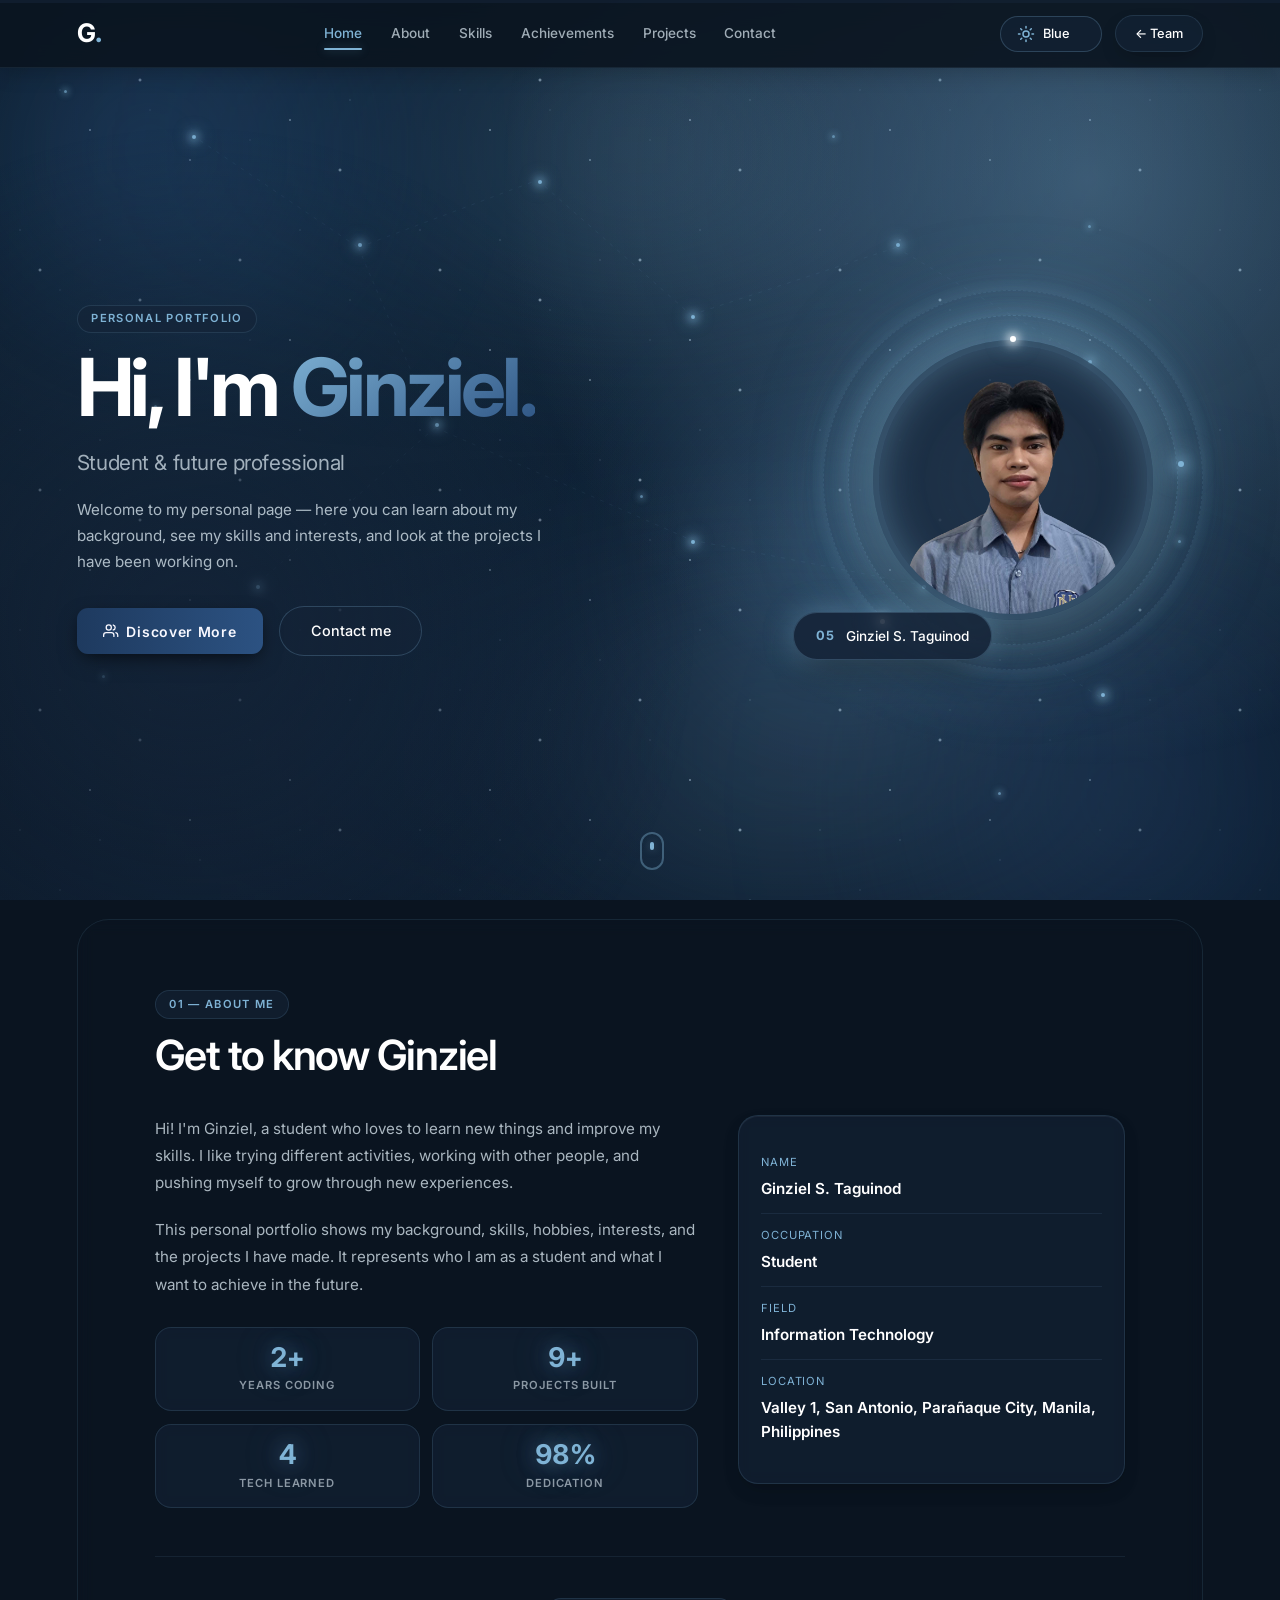
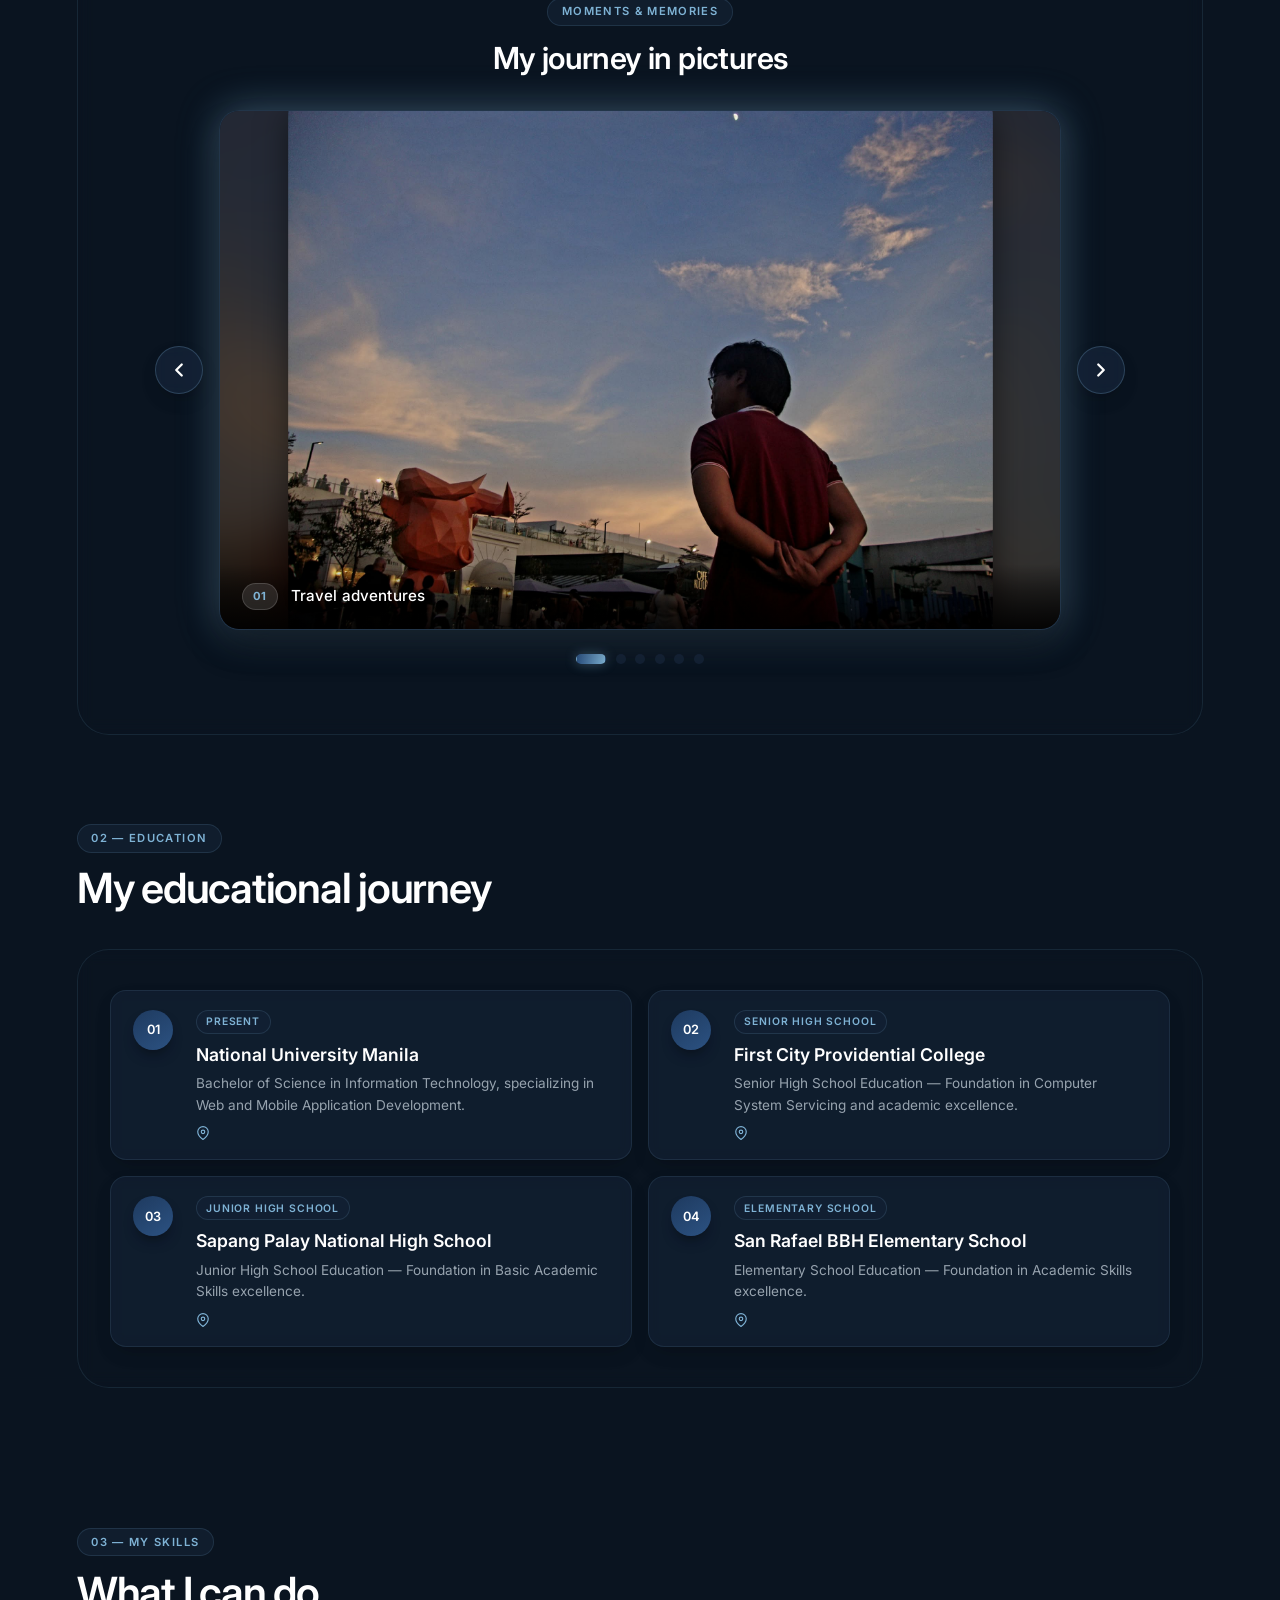
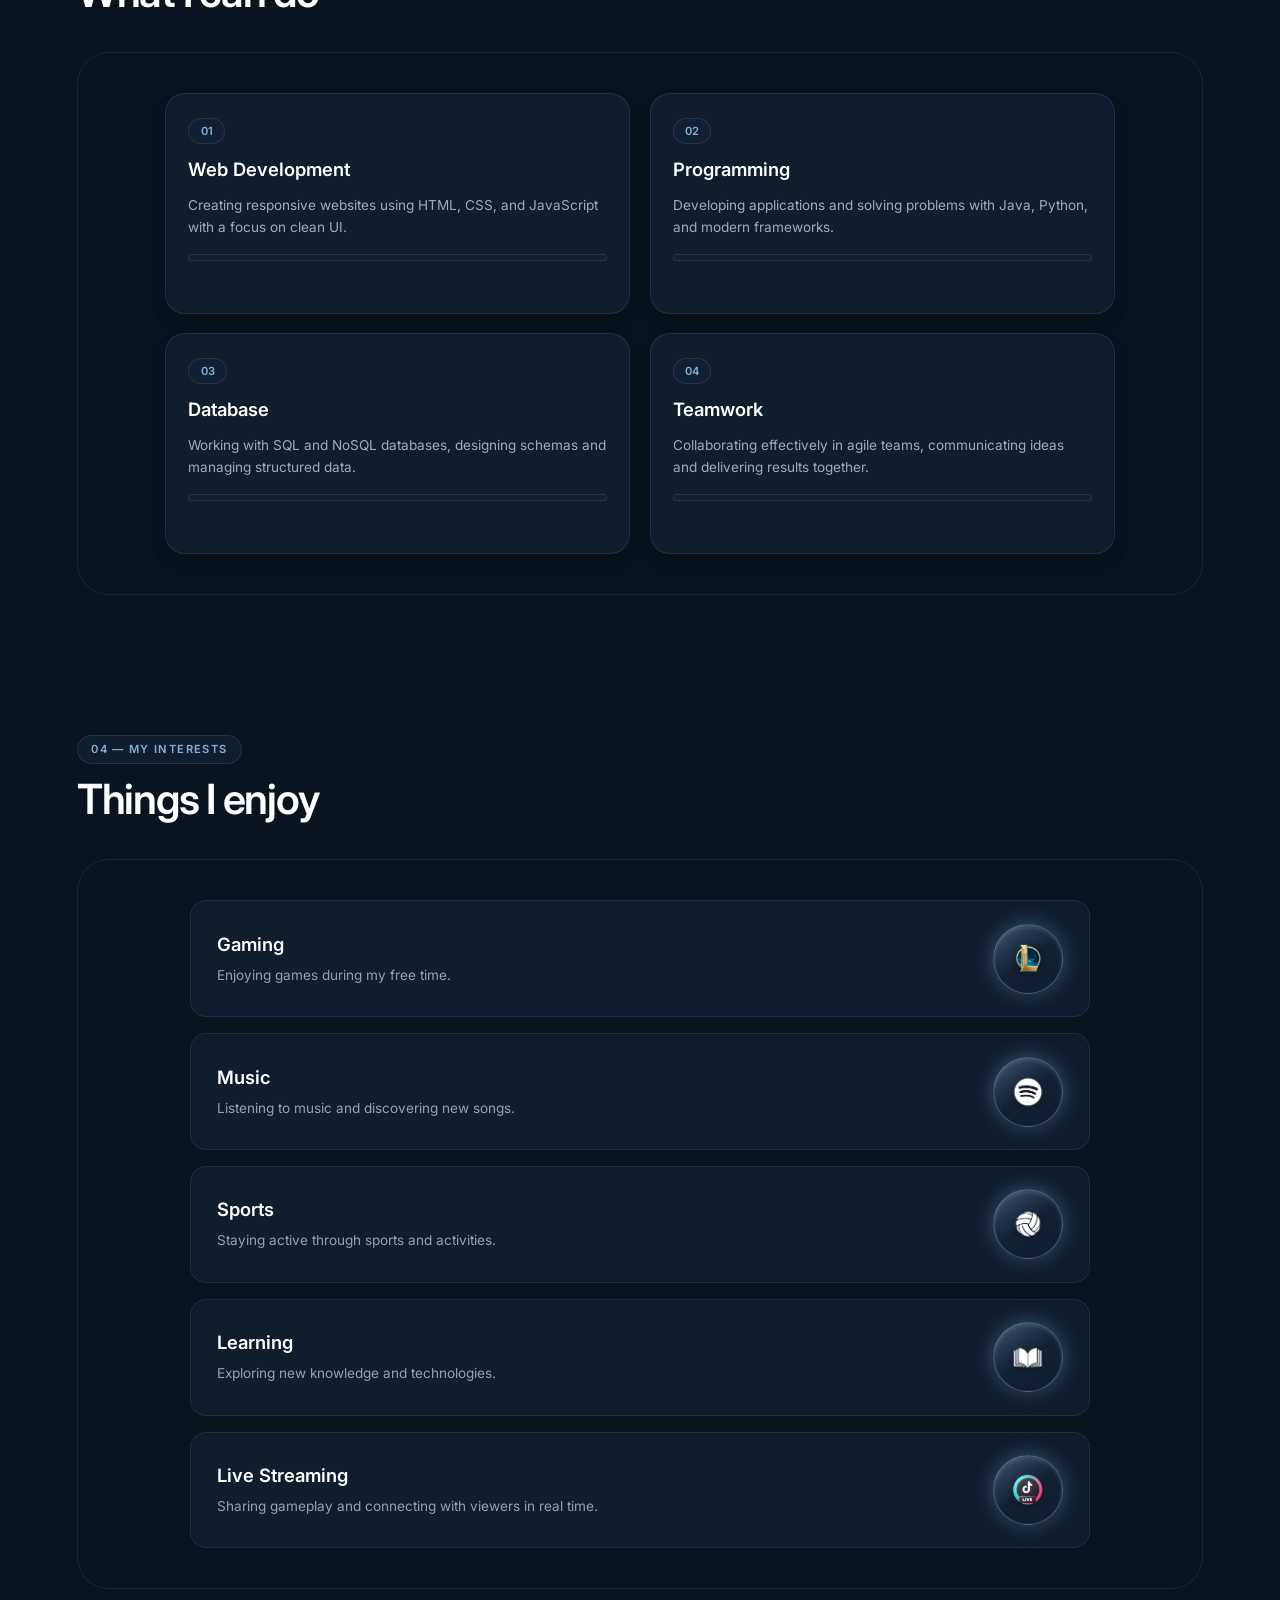
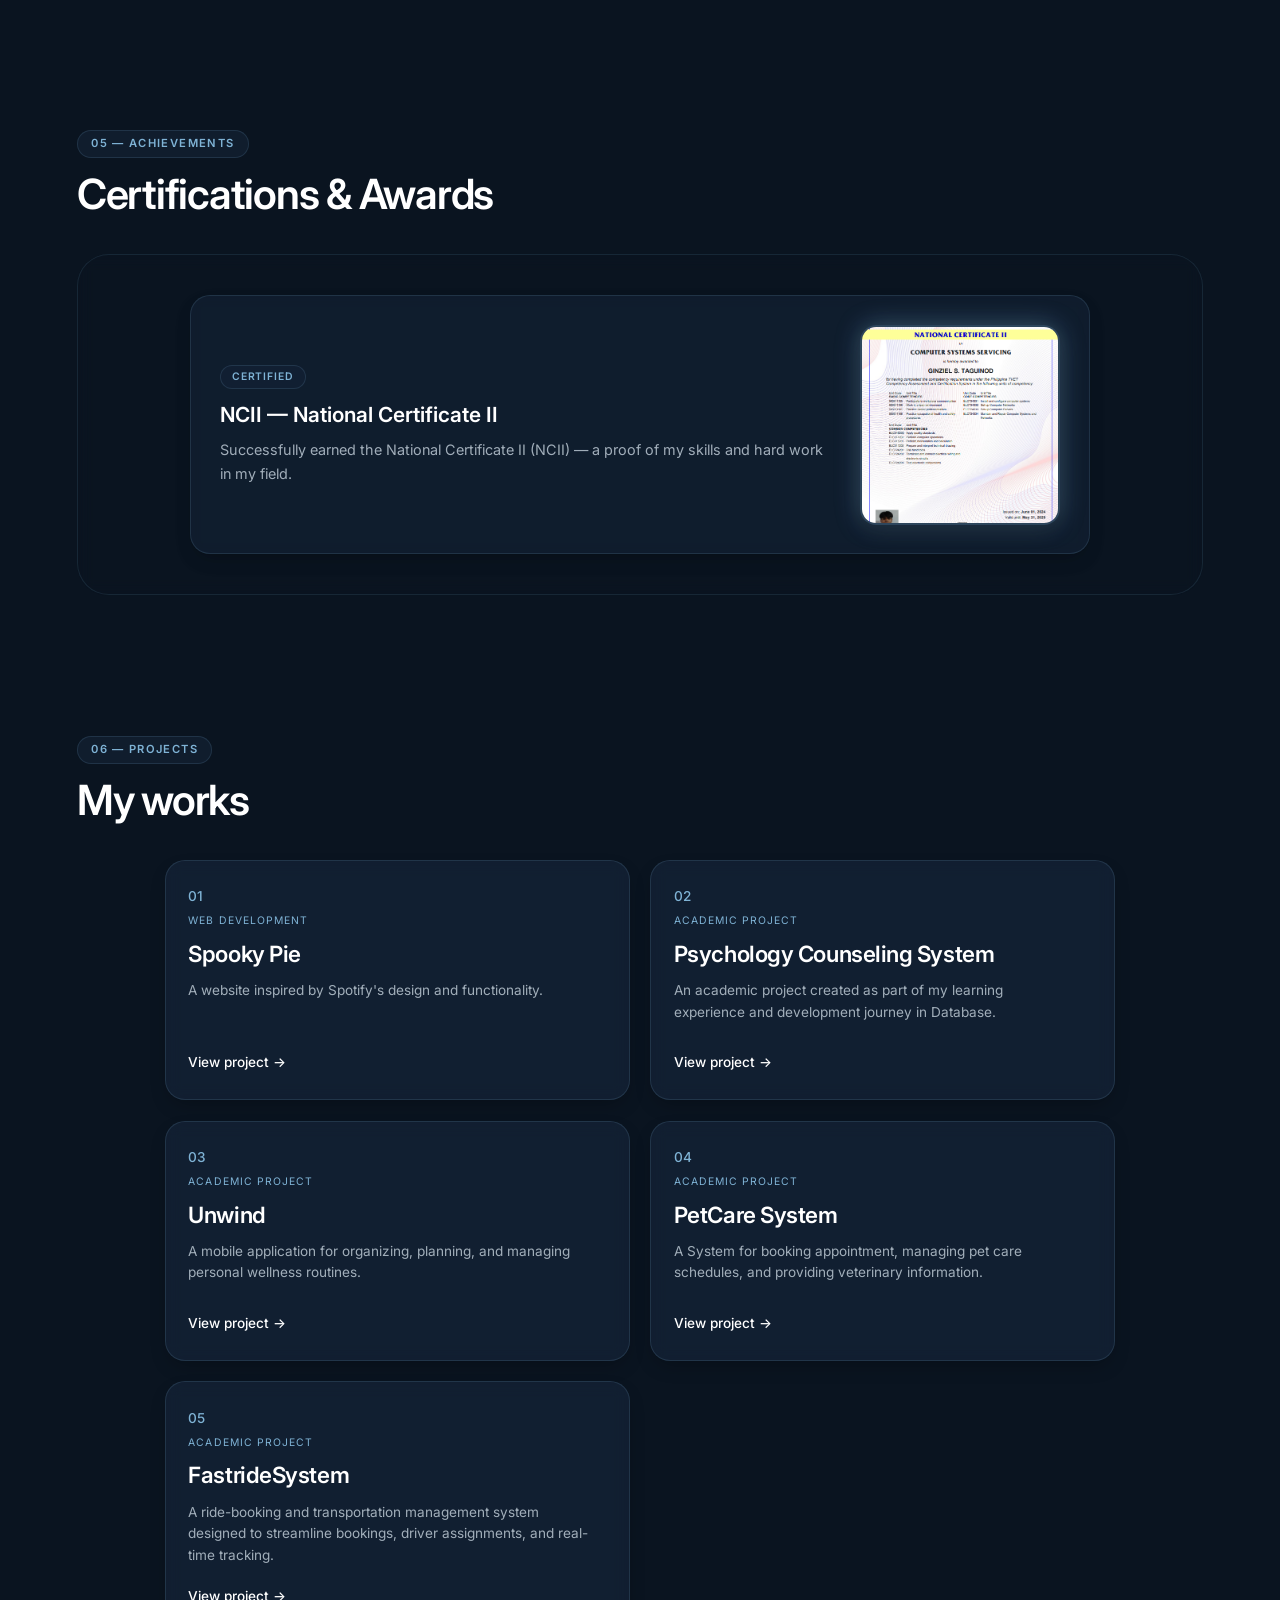
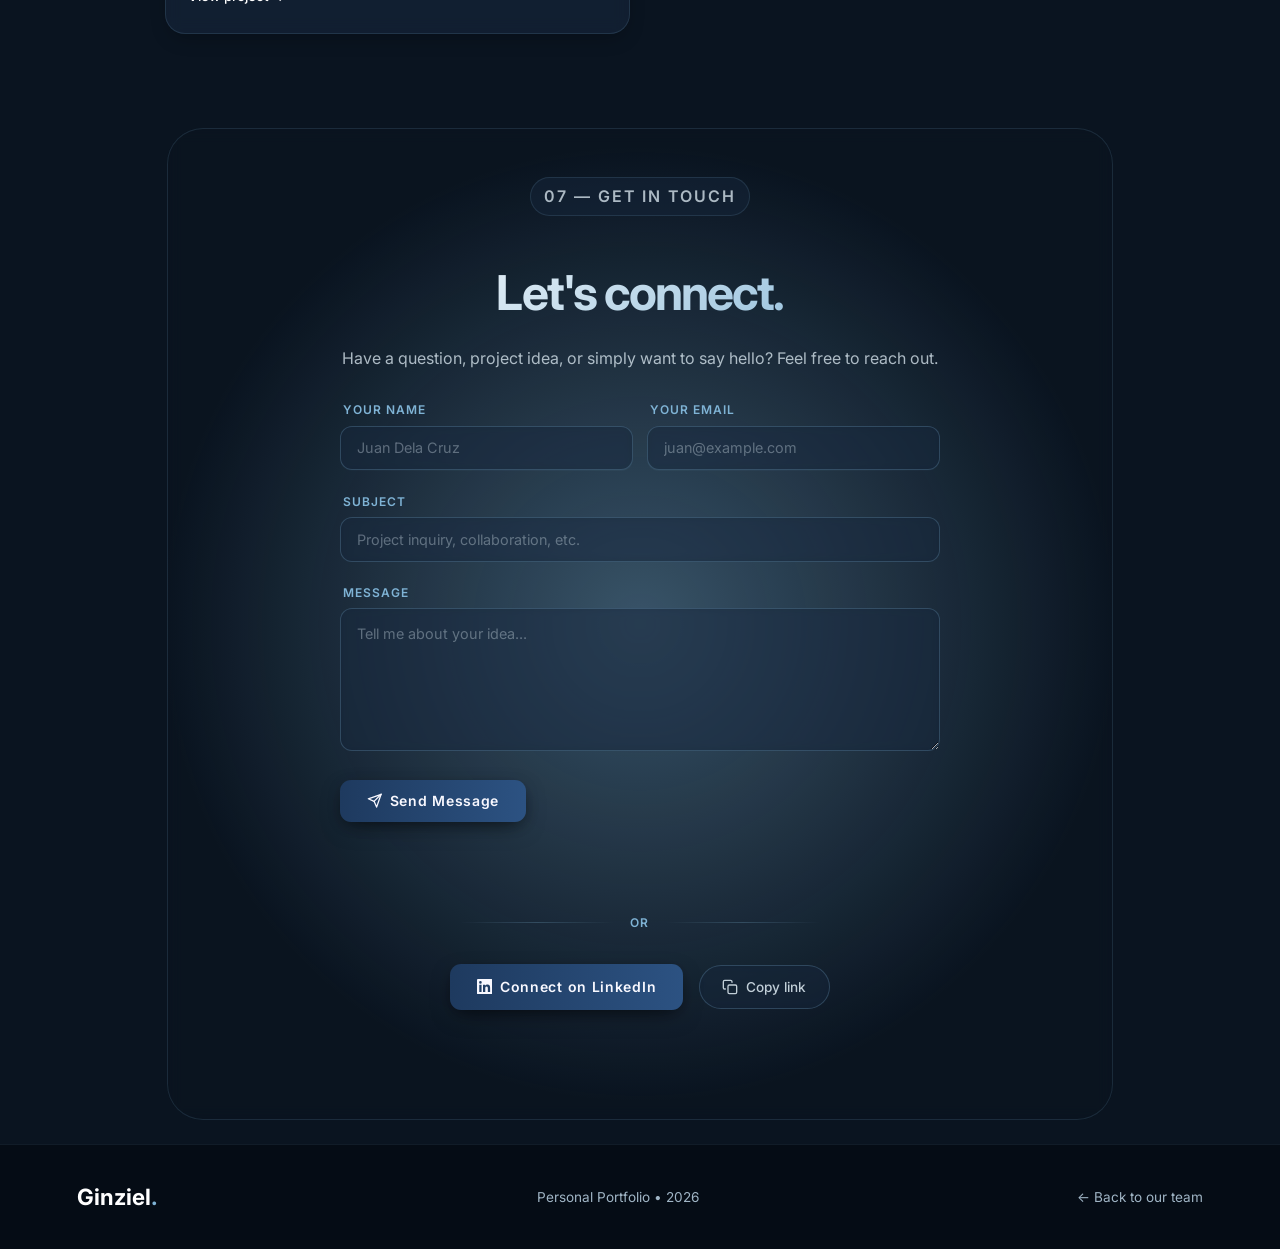
==== commit ecedd8ec: "Fix image file names for hobbies in index.html Updated image file names in hobbies section to match " ====
--- a/Ginziel/index.html
+++ b/Ginziel/index.html
@@ -397,19 +397,19 @@
       <div class="hobbies-grid">
         <div class="hobby">
           <div class="hobby-text"><h3>Gaming</h3><p>Enjoying games during my free time.</p></div>
-          <div class="hobby-icon"><img src="../images/Ginziel/gaming.png" alt="Gaming"></div>
+          <div class="hobby-icon"><img src="../images/Ginziel/Gaming.png" alt="Gaming"></div>
         </div>
         <div class="hobby">
           <div class="hobby-text"><h3>Music</h3><p>Listening to music and discovering new songs.</p></div>
-          <div class="hobby-icon"><img src="../images/Ginziel/music.png" alt="Music"></div>
+          <div class="hobby-icon"><img src="../images/Ginziel/Music.png" alt="Music"></div>
         </div>
         <div class="hobby">
           <div class="hobby-text"><h3>Sports</h3><p>Staying active through sports and activities.</p></div>
-          <div class="hobby-icon"><img src="../images/Ginziel/sport.png" alt="Sports"></div>
+          <div class="hobby-icon"><img src="../images/Ginziel/Sport.png" alt="Sports"></div>
         </div>
         <div class="hobby">
           <div class="hobby-text"><h3>Learning</h3><p>Exploring new knowledge and technologies.</p></div>
-          <div class="hobby-icon"><img src="../images/Ginziel/learning.png" alt="Learning"></div>
+          <div class="hobby-icon"><img src="../images/Ginziel/Learning.png" alt="Learning"></div>
         </div>
         <div class="hobby">
           <div class="hobby-text"><h3>Live Streaming</h3><p>Sharing gameplay and connecting with viewers in real time.</p></div>
--- a/Ginziel/style.css
+++ b/Ginziel/style.css
@@ -2813,3 +2813,281 @@
     cursor: auto !important;
   }
 }
+
+/* =========================================
+   ABOUT CAROUSEL (Image Slider — FIXED & CENTERED)
+========================================= */
+.about-carousel {
+  margin-top: 3rem;
+  padding-top: 2.5rem;
+  border-top: 1px solid var(--card-divider, rgba(127, 179, 213, 0.1));
+}
+
+.carousel-header {
+  text-align: center;
+  margin-bottom: 1.8rem;
+}
+
+.carousel-header .eyebrow {
+  margin-bottom: 0.6rem;
+}
+
+.carousel-header h3 {
+  font-size: clamp(1.4rem, 2.8vw, 1.9rem);
+  font-weight: 600;
+  color: #ffffff;
+  letter-spacing: -0.02em;
+}
+
+/* Wrapper — arrows + track side by side */
+.carousel-wrapper {
+  position: relative;
+  display: flex;
+  align-items: center;
+  justify-content: center;
+  gap: 1rem;
+  max-width: 1000px;
+  margin: 0 auto;
+}
+
+/* Track — FIXED ASPECT RATIO FRAME */
+.carousel-track {
+  position: relative;
+  flex: 1;
+  width: 100%;
+  aspect-ratio: 16 / 10;          /* ✅ Pantay-pantay lahat ng slide */
+  max-height: 520px;
+  border-radius: var(--radius-lg);
+  overflow: hidden;
+  background: var(--card-bg-solid, rgba(20, 35, 55, 0.85));
+  border: 1px solid var(--card-border, rgba(127, 179, 213, 0.15));
+  box-shadow:
+    var(--shadow-md),
+    0 0 40px var(--accent-glow, rgba(127, 179, 213, 0.15));
+  transition: background 0.6s ease, border-color 0.6s ease;
+}
+
+/* Each slide */
+.carousel-slide {
+  position: absolute;
+  inset: 0;
+  opacity: 0;
+  transform: scale(1.03);
+  transition: opacity 0.7s ease, transform 0.7s ease;
+  pointer-events: none;
+  display: flex;
+  align-items: center;
+  justify-content: center;
+  overflow: hidden;
+}
+
+.carousel-slide.is-active {
+  opacity: 1;
+  transform: scale(1);
+  pointer-events: auto;
+  z-index: 2;
+}
+
+/* ✅ Blurred background layer — para puno yung frame kahit portrait ang pic */
+.carousel-slide::before {
+  content: '';
+  position: absolute;
+  inset: -30px;
+  background-image: var(--slide-bg);
+  background-size: cover;
+  background-position: center;
+  filter: blur(28px) brightness(0.4) saturate(1.2);
+  transform: scale(1.15);
+  z-index: 0;
+  transition: background-image 0.6s ease;
+}
+
+/* ✅ Main image — CONTAIN para buo, di na-crop, at CENTERED */
+.carousel-slide img {
+  position: relative;
+  z-index: 1;
+  max-width: 100%;
+  max-height: 100%;
+  width: auto;
+  height: auto;
+  object-fit: contain;            /* ✅ Buo ang image, hindi na-crop */
+  display: block;
+  margin: 0 auto;
+  border-radius: 8px;
+  box-shadow: 0 8px 30px rgba(0, 0, 0, 0.5);
+  transition: transform 6s ease;
+}
+
+.carousel-slide.is-active img {
+  transform: scale(1.02);
+}
+
+/* Caption bar */
+.carousel-caption {
+  position: absolute;
+  bottom: 0;
+  left: 0;
+  right: 0;
+  padding: 1.2rem 1.4rem;
+  background: linear-gradient(180deg,
+    transparent 0%,
+    rgba(0, 0, 0, 0.4) 40%,
+    rgba(0, 0, 0, 0.85) 100%);
+  display: flex;
+  align-items: center;
+  gap: 0.8rem;
+  color: #ffffff;
+  z-index: 3;
+  pointer-events: none;
+}
+
+.carousel-caption span {
+  font-size: 0.7rem;
+  font-weight: 700;
+  color: var(--accent, #7fb3d5);
+  background: rgba(255, 255, 255, 0.12);
+  padding: 0.25rem 0.65rem;
+  border-radius: 40px;
+  border: 1px solid rgba(255, 255, 255, 0.15);
+  backdrop-filter: blur(6px);
+  transition: color 0.6s ease;
+  flex-shrink: 0;
+}
+
+.carousel-caption p {
+  font-size: 0.95rem;
+  font-weight: 500;
+  letter-spacing: 0.01em;
+  text-shadow: 0 2px 8px rgba(0, 0, 0, 0.6);
+}
+
+/* Arrow buttons */
+.carousel-btn {
+  flex-shrink: 0;
+  width: 48px;
+  height: 48px;
+  border-radius: 50%;
+  background: var(--card-bg-strong, rgba(20, 35, 55, 0.85));
+  border: 1.5px solid var(--card-border-strong, rgba(127, 179, 213, 0.25));
+  color: #ffffff;
+  display: flex;
+  align-items: center;
+  justify-content: center;
+  cursor: pointer;
+  transition: var(--transition);
+  backdrop-filter: blur(8px);
+  z-index: 5;
+  box-shadow: var(--shadow-sm);
+}
+
+.carousel-btn:hover {
+  background: linear-gradient(145deg, var(--primary-soft, #2c5282), var(--accent, #4a7ab5));
+  border-color: var(--accent, #7fb3d5);
+  color: #ffffff;
+  transform: translateY(-3px) scale(1.05);
+  box-shadow:
+    0 0 20px var(--accent-glow, rgba(127, 179, 213, 0.5)),
+    0 0 40px var(--accent-glow, rgba(127, 179, 213, 0.25));
+}
+
+.carousel-btn:active {
+  transform: translateY(-1px) scale(0.98);
+}
+
+.carousel-btn svg {
+  transition: transform 0.3s ease;
+}
+
+.carousel-btn-prev:hover svg { transform: translateX(-2px); }
+.carousel-btn-next:hover svg { transform: translateX(2px); }
+
+/* Dots indicator */
+.carousel-dots {
+  display: flex;
+  align-items: center;
+  justify-content: center;
+  gap: 0.6rem;
+  margin-top: 1.5rem;
+}
+
+.carousel-dot {
+  width: 10px;
+  height: 10px;
+  border-radius: 50%;
+  background: var(--card-bg-strong, rgba(127, 179, 213, 0.2));
+  border: 1.5px solid transparent;
+  cursor: pointer;
+  transition: var(--transition);
+  padding: 0;
+}
+
+.carousel-dot:hover {
+  background: var(--accent, #7fb3d5);
+  transform: scale(1.2);
+}
+
+.carousel-dot.is-active {
+  width: 30px;
+  border-radius: 20px;
+  background: linear-gradient(90deg, var(--primary-soft, #2c5282), var(--accent, #7fb3d5));
+  box-shadow: 0 0 12px var(--accent-glow, rgba(127, 179, 213, 0.6));
+}
+
+/* Responsive */
+@media (max-width: 900px) {
+  .carousel-track {
+    aspect-ratio: 16 / 11;
+  }
+  .carousel-btn {
+    width: 42px;
+    height: 42px;
+  }
+}
+
+@media (max-width: 600px) {
+  .carousel-wrapper {
+    gap: 0.5rem;
+  }
+  .carousel-track {
+    aspect-ratio: 4 / 3;
+  }
+  .carousel-btn {
+    width: 38px;
+    height: 38px;
+  }
+  .carousel-btn svg {
+    width: 18px;
+    height: 18px;
+  }
+  .carousel-caption {
+    padding: 0.9rem 1rem;
+  }
+  .carousel-caption p {
+    font-size: 0.8rem;
+  }
+  .carousel-caption span {
+    font-size: 0.6rem;
+  }
+}
+
+@media (max-width: 500px) {
+  .carousel-track {
+    aspect-ratio: 1 / 1;
+  }
+  .carousel-btn {
+    width: 34px;
+    height: 34px;
+  }
+  .carousel-btn svg {
+    width: 16px;
+    height: 16px;
+  }
+}
+
+/* Hide default cursor sa carousel elements */
+@media (hover: hover) and (pointer: fine) {
+  .carousel-btn,
+  .carousel-dot {
+    cursor: none !important;
+  }
+}
